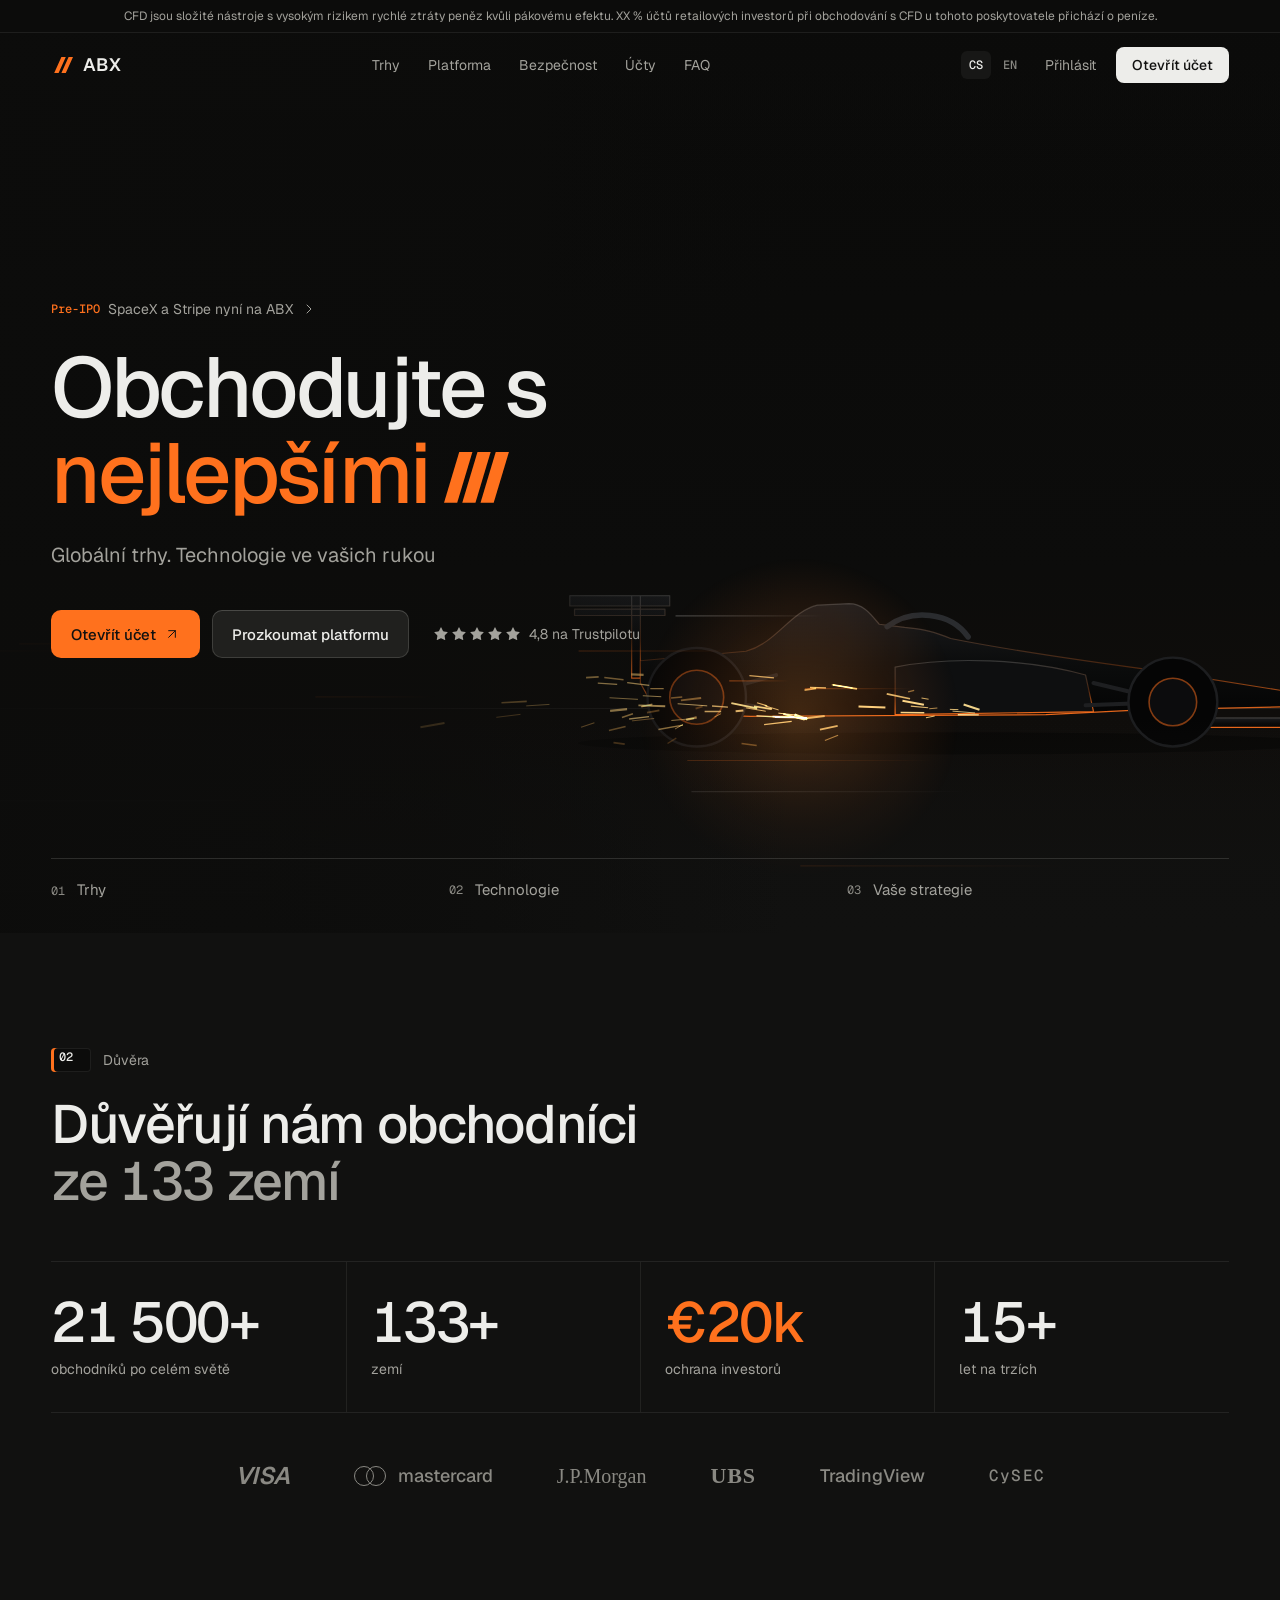
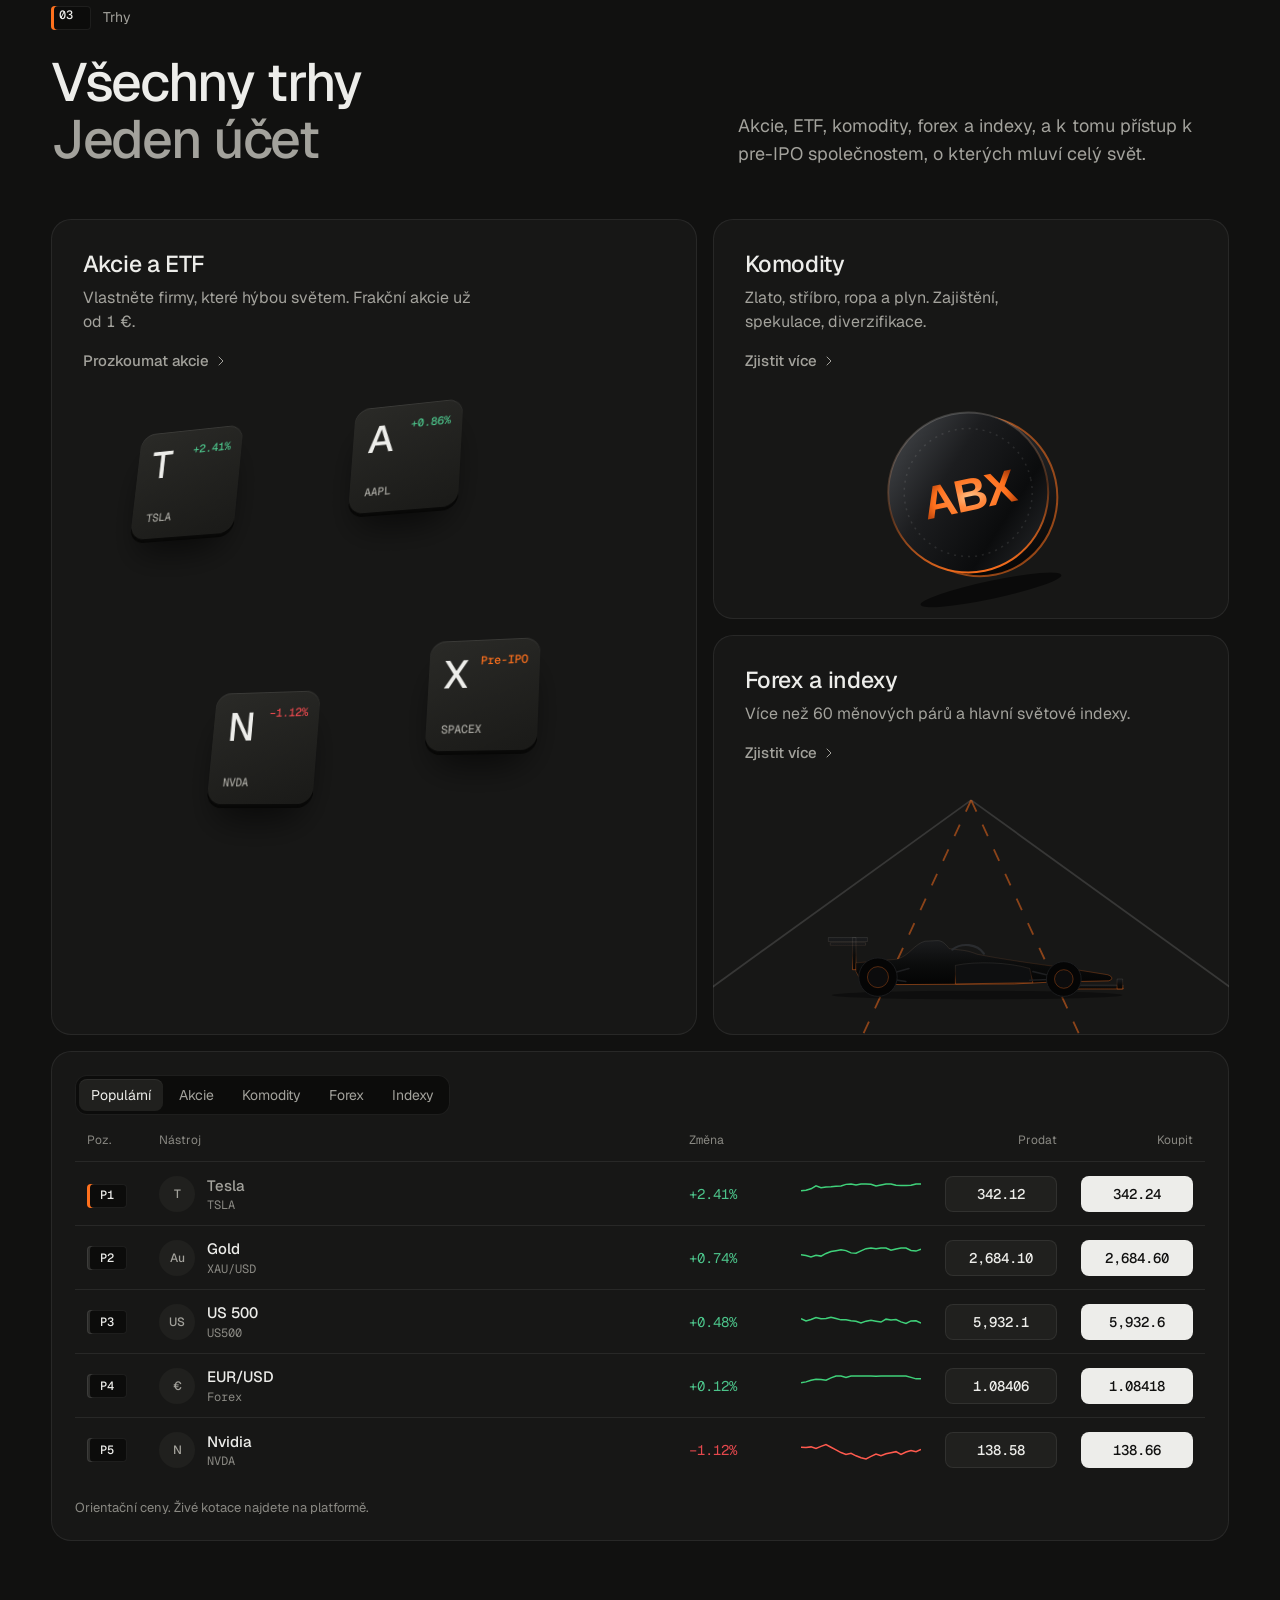
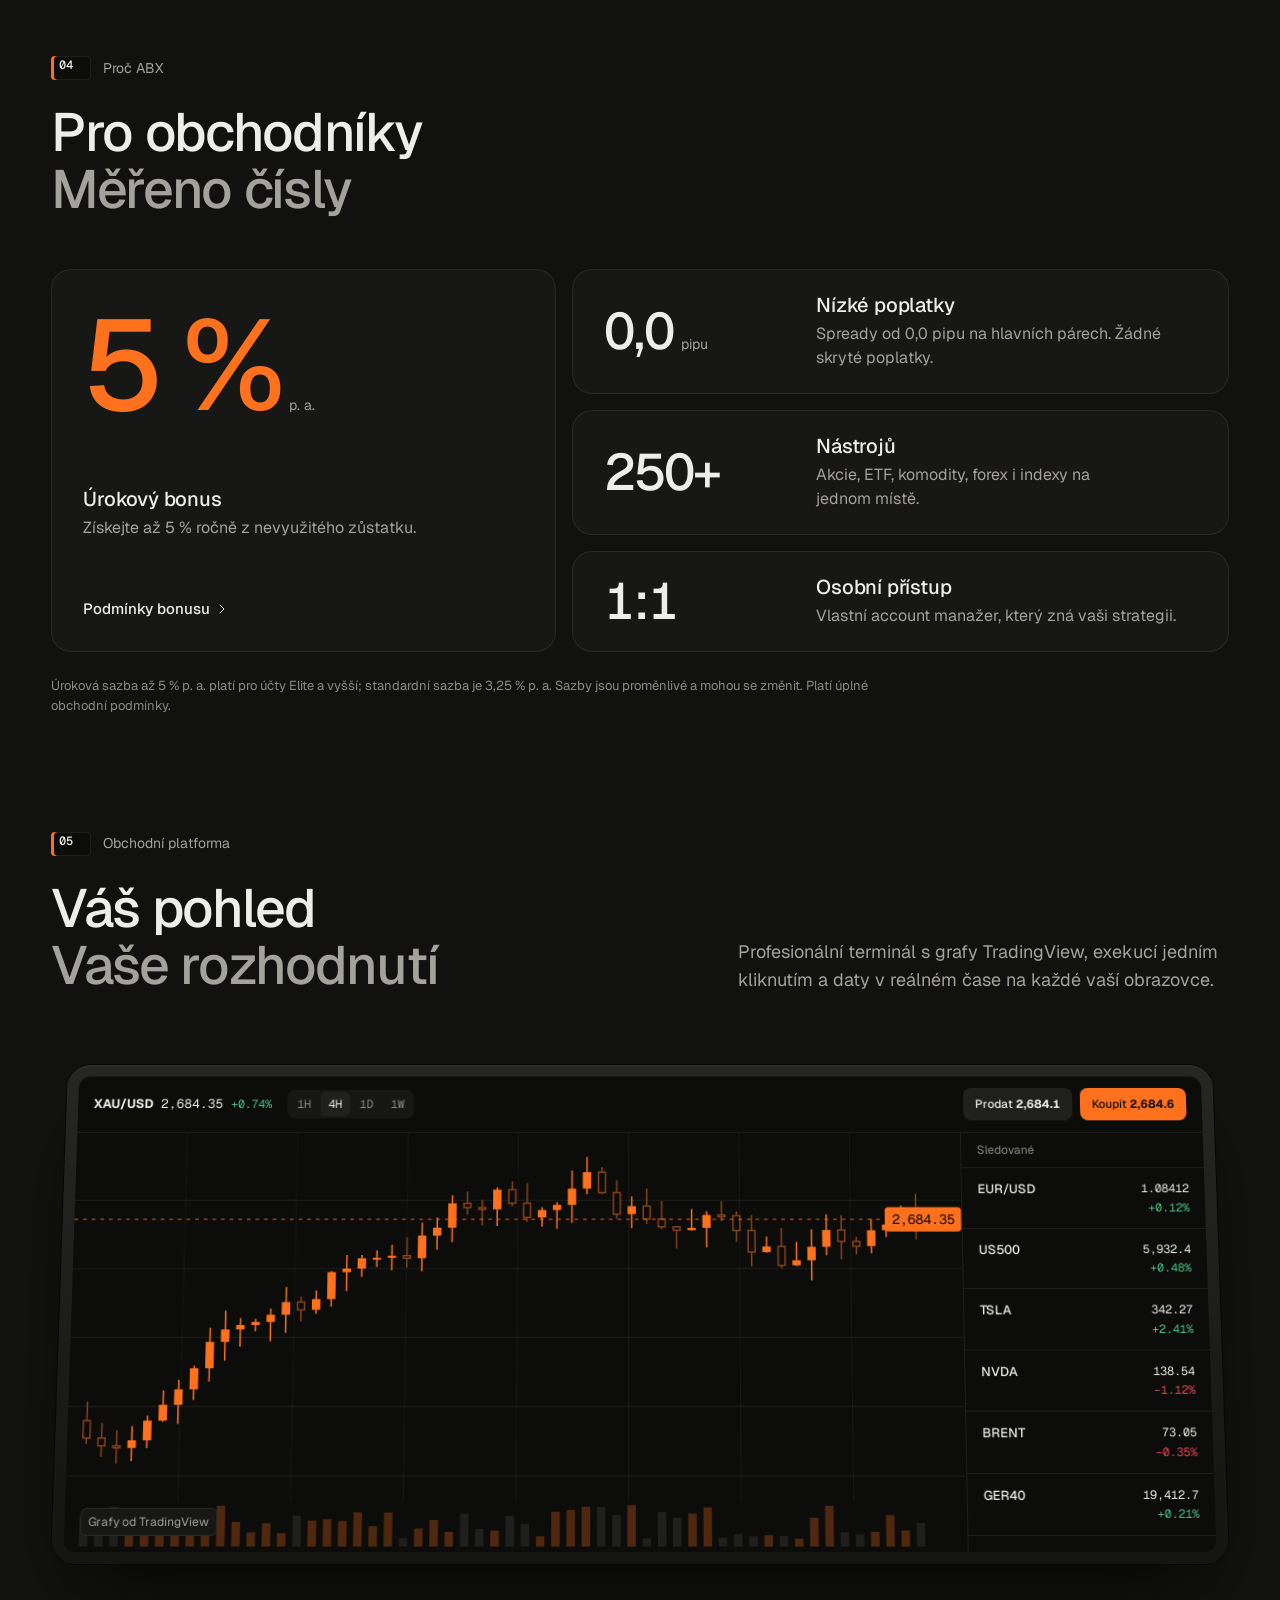
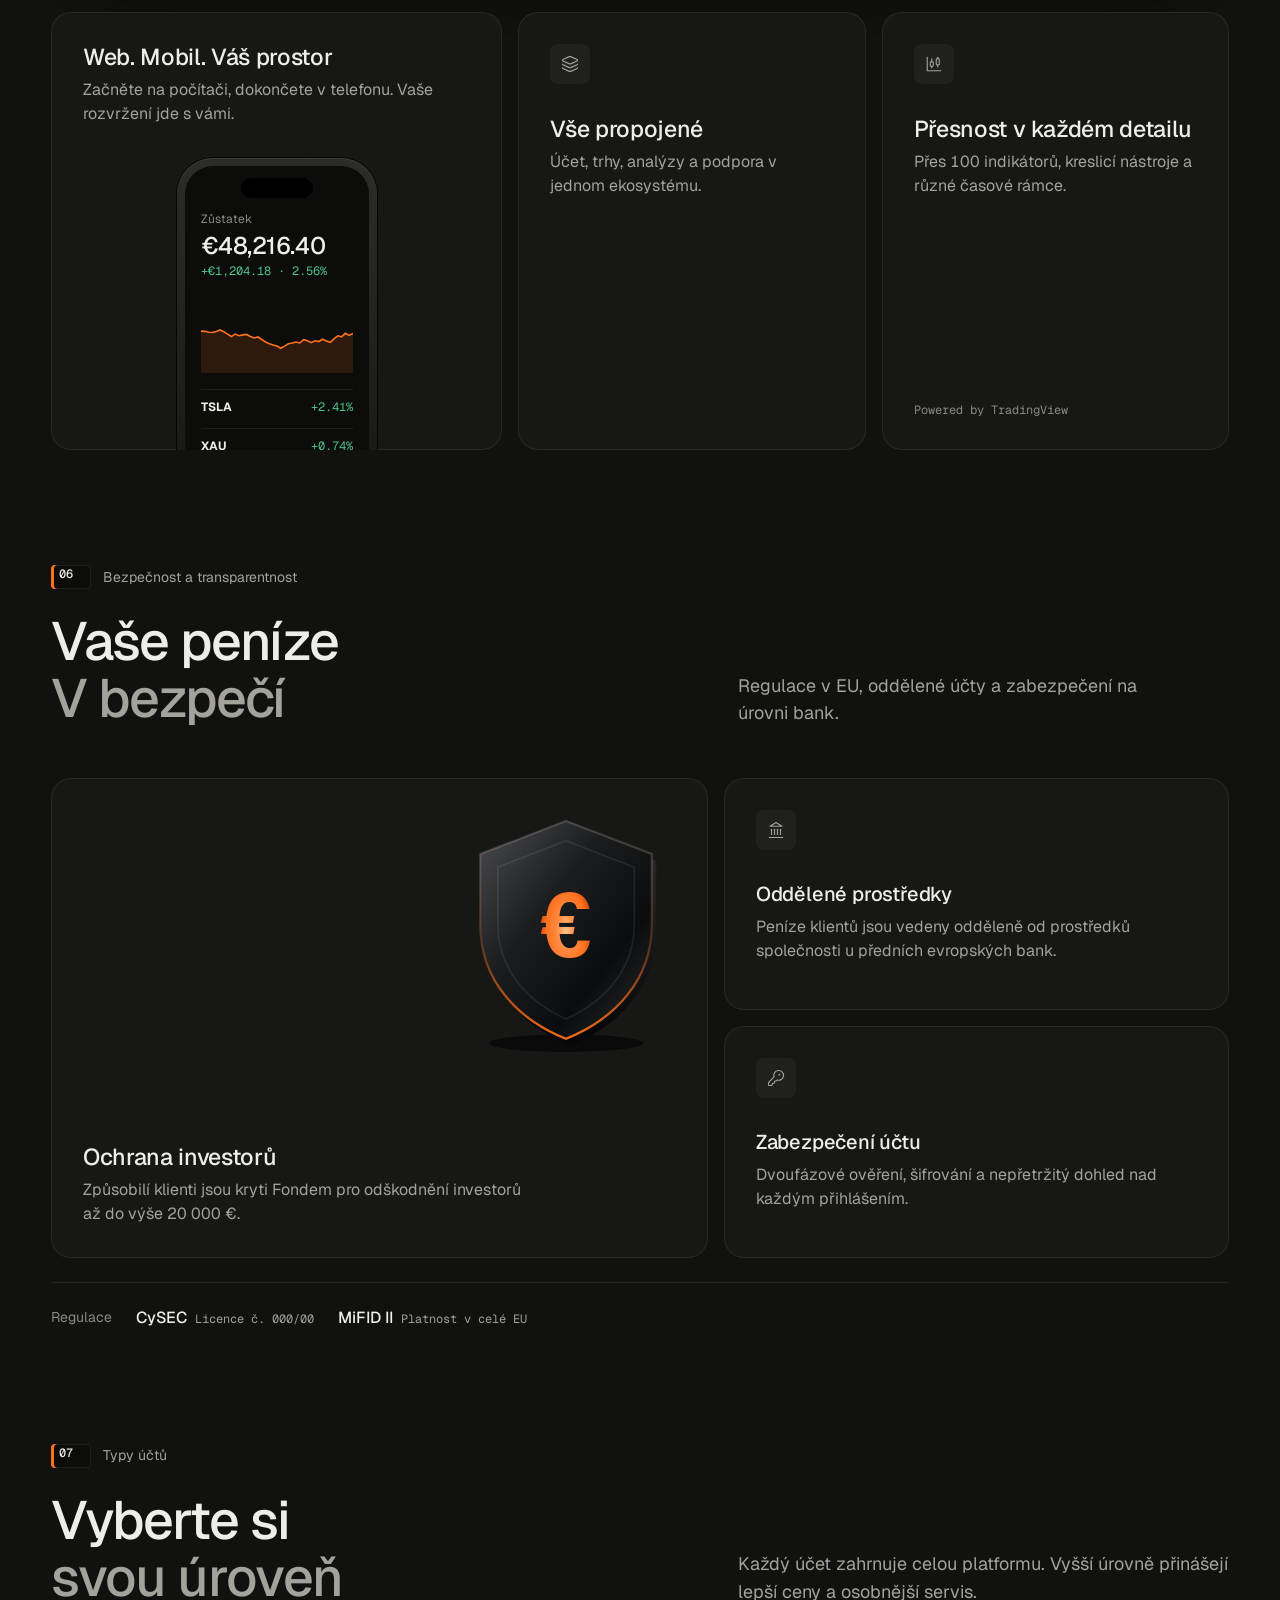
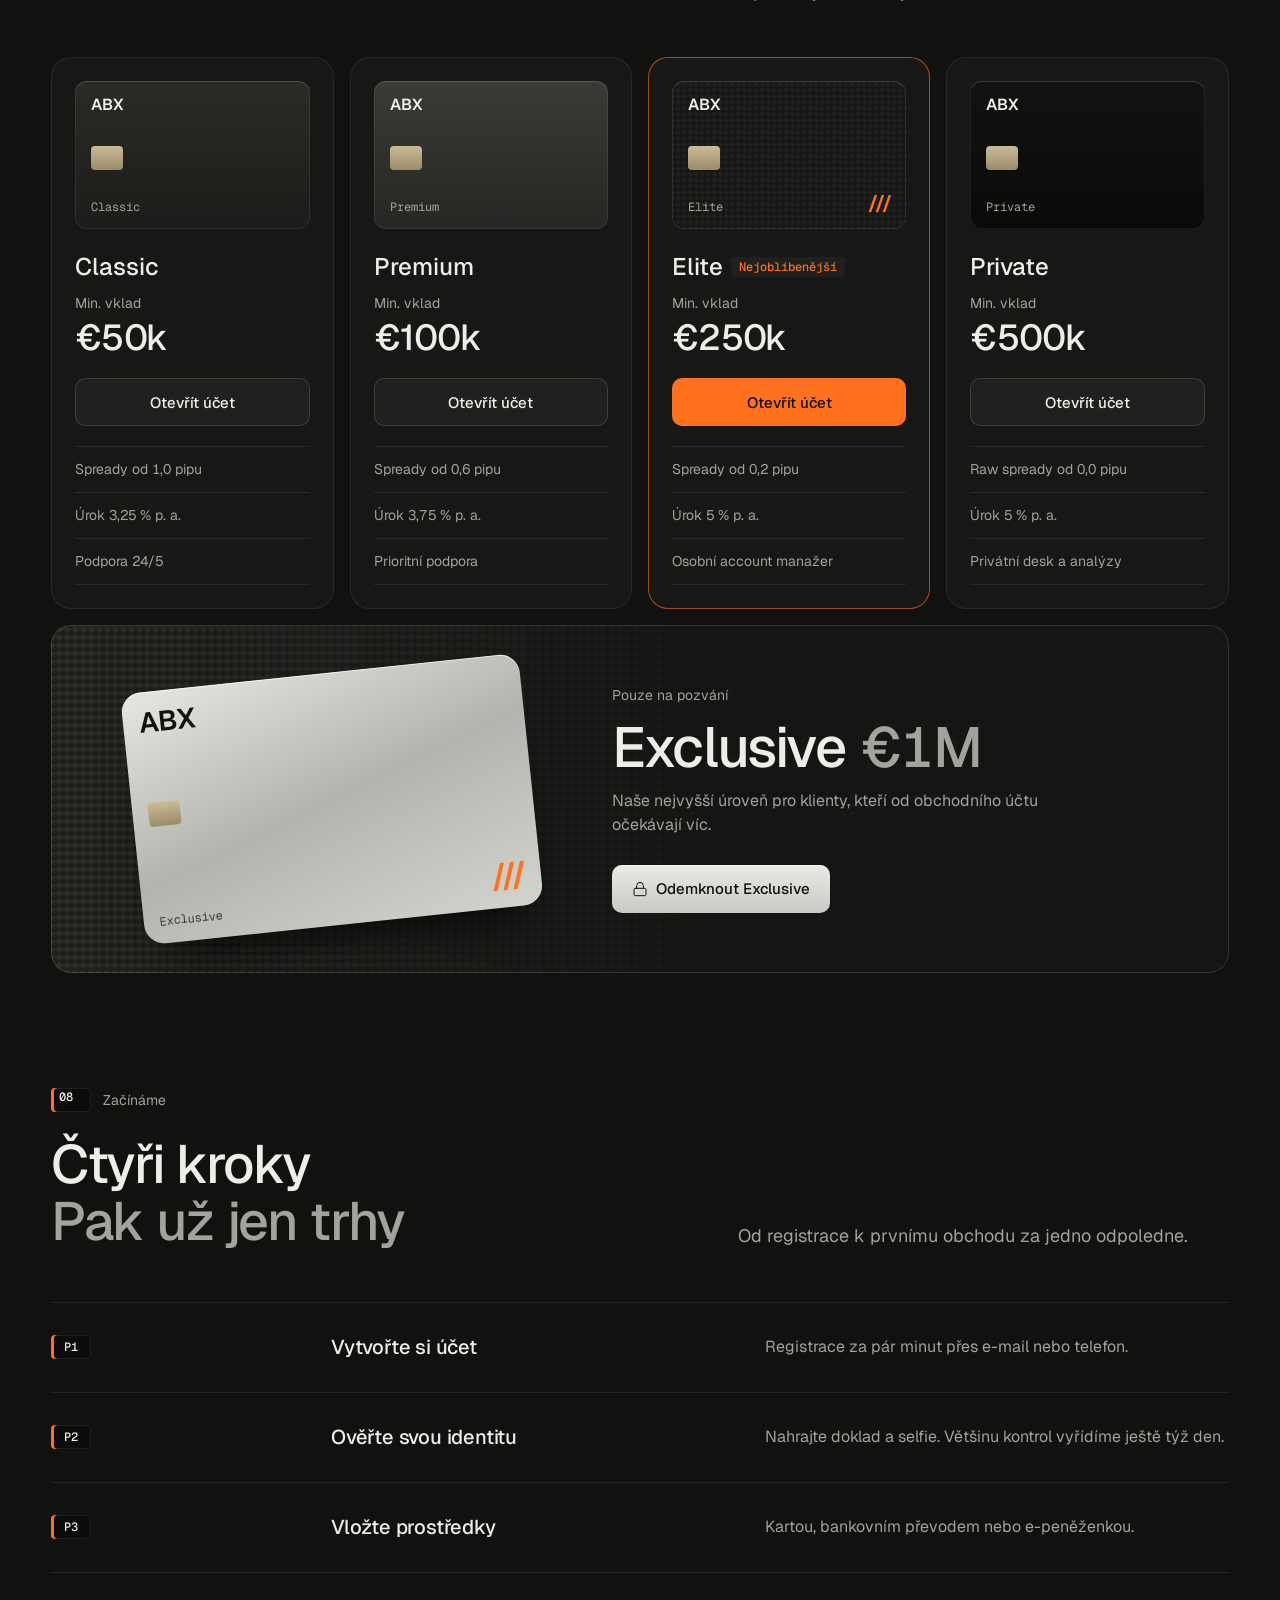
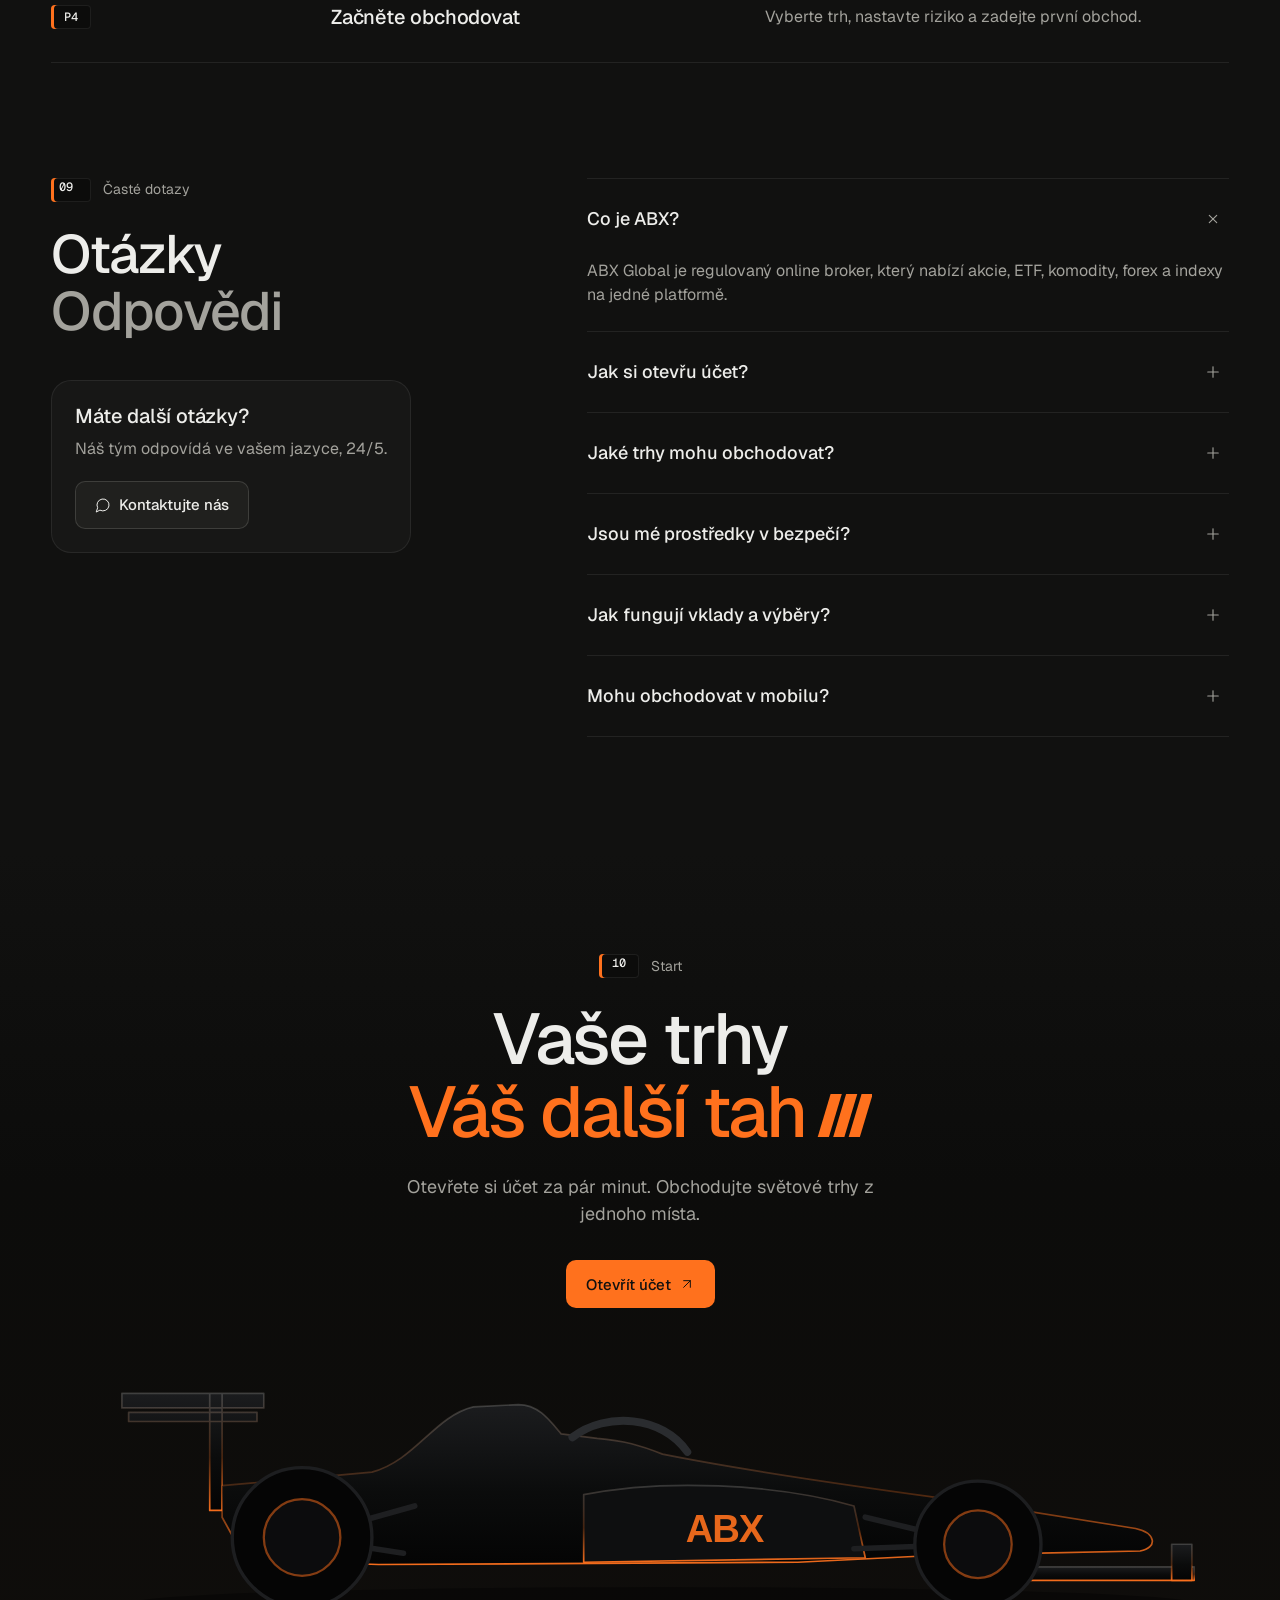
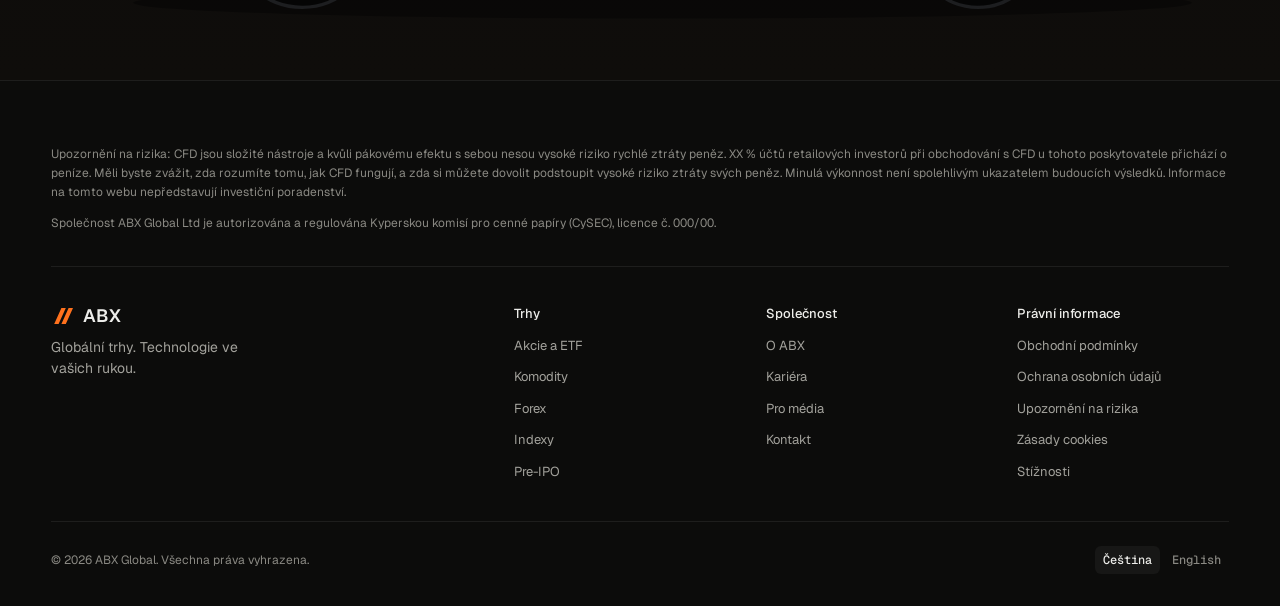
==== abx-site/index.html @ 02d7c6c9 "Unslop the ABX landing: quiet chrome, one accent, timing-tag signature Full nine-pass unslop run (he" ====
<!doctype html>
<html lang="cs">
<head>
<meta charset="utf-8">
<meta name="viewport" content="width=device-width, initial-scale=1, viewport-fit=cover">
<title>ABX Global — Obchodujte s nejlepšími</title>
<meta name="description" content="Akcie, ETF, komodity, forex a indexy na jedné platformě. Broker regulovaný v EU.">
<meta name="theme-color" content="#000000">
<meta name="color-scheme" content="dark">
<meta property="og:title" content="ABX Global — Obchodujte s nejlepšími">
<meta property="og:description" content="Akcie, ETF, komodity, forex a indexy na jedné platformě. Broker regulovaný v EU.">
<meta property="og:type" content="website">
<link rel="alternate" hreflang="cs" href="./">
<link rel="alternate" hreflang="en" href="en/">
<link rel="icon" href="assets/img/favicon.svg" type="image/svg+xml">
<link rel="preconnect" href="https://fonts.googleapis.com">
<link rel="preconnect" href="https://fonts.gstatic.com" crossorigin>
<link rel="stylesheet" href="https://fonts.googleapis.com/css2?family=Geist:wght@400;500;600&family=Geist+Mono:wght@400;500&display=swap">
<!-- Hero photo preload: enable with the <picture> slot in .hero-media once the files exist (tools/optimize-media.sh).
<link rel="preload" as="image" type="image/avif" fetchpriority="high"
      imagesrcset="assets/img/v2/hero-960.avif 960w, assets/img/v2/hero-1600.avif 1600w, assets/img/v2/hero-2400.avif 2400w" imagesizes="100vw">
-->
<link rel="stylesheet" href="assets/css/site.css">
<script>document.documentElement.classList.add('js')</script>
</head>
<body>
<a class="skip" href="#main">Přeskočit na obsah</a>
<svg class="sprite" aria-hidden="true" focusable="false">
  <defs>
    <linearGradient id="g-steel" x1="0" y1="0" x2="1" y2="1">
      <stop offset="0" stop-color="#4a4d51"/><stop offset=".38" stop-color="#1c1d1f"/>
      <stop offset=".7" stop-color="#0b0c0d"/><stop offset="1" stop-color="#2b2d30"/>
    </linearGradient>
    <linearGradient id="g-steel-edge" x1="0" y1="0" x2="0" y2="1">
      <stop offset="0" stop-color="#2a2c2f"/><stop offset="1" stop-color="#060606"/>
    </linearGradient>
    <linearGradient id="g-rim" x1="0" y1="1" x2="0" y2="0">
      <stop offset="0" stop-color="#FF711D" stop-opacity=".95"/><stop offset=".45" stop-color="#FF711D" stop-opacity=".25"/>
      <stop offset="1" stop-color="#F5F4EF" stop-opacity=".18"/>
    </linearGradient>
    <radialGradient id="g-lava" cx=".5" cy=".55" r=".6">
      <stop offset="0" stop-color="#FFC48A"/><stop offset=".3" stop-color="#FF8A40"/>
      <stop offset=".65" stop-color="#FF711D"/><stop offset="1" stop-color="#9c3206"/>
    </radialGradient>
    <radialGradient id="g-glow" cx=".5" cy=".5" r=".5">
      <stop offset="0" stop-color="#FF711D" stop-opacity=".55"/><stop offset="1" stop-color="#FF711D" stop-opacity="0"/>
    </radialGradient>
    <linearGradient id="g-body" x1="0" y1="0" x2="0" y2="1">
      <stop offset="0" stop-color="#1b1c1e"/><stop offset=".55" stop-color="#0b0c0c"/><stop offset="1" stop-color="#040404"/>
    </linearGradient>
    <filter id="f-glow" x="-50%" y="-50%" width="200%" height="200%">
      <feGaussianBlur stdDeviation="6" result="b"/><feMerge><feMergeNode in="b"/><feMergeNode in="SourceGraphic"/></feMerge>
    </filter>

    <!-- F1 side profile, viewBox 0 0 1000 260 (drawn placeholder until the client photos land) -->
    <symbol id="r-car" viewBox="0 0 1000 260">
      <ellipse cx="520" cy="236" rx="470" ry="14" fill="#000" fill-opacity=".55" opacity=".7"/>
      <g fill="url(#g-body)" stroke="url(#g-rim)" stroke-width="1.5" stroke-linejoin="round">
        <path d="M40 50h126v13H40zM46 67h114v8H46zM118 50h11v104h-11z"/>
        <path d="M129 132 L262 120 C300 110 318 70 352 62 L392 60 C410 60 420 74 430 86 L462 90 C486 92 500 96 520 104 C600 120 700 134 790 146 L940 170 C958 174 960 187 944 190 L760 194 L640 200 L268 202 L150 198 L129 160 Z"/>
        <path d="M450 140 C520 126 620 130 690 150 L700 196 L450 200 Z" fill="#0e0f10"/>
        <path d="M826 204 H992 V216 H816 Z"/><path d="M972 184 h18 v32 h-18z"/>
      </g>
      <path d="M440 89 C470 66 520 70 542 102" fill="none" stroke="#2a2c2f" stroke-width="7" stroke-linecap="round"/>
      <g stroke="#1e1f21" stroke-width="5" stroke-linecap="round"><path d="M200 178 L300 150M200 178 L290 192M800 184 L700 160M800 184 L690 188"/></g>
      <g>
        <circle cx="200" cy="178" r="62" fill="#050505" stroke="#1d1e20" stroke-width="3"/>
        <circle cx="200" cy="178" r="34" fill="#0c0c0d" stroke="#FF711D" stroke-opacity=".5" stroke-width="2"/>
        <circle cx="800" cy="184" r="56" fill="#050505" stroke="#1d1e20" stroke-width="3"/>
        <circle cx="800" cy="184" r="30" fill="#0c0c0d" stroke="#FF711D" stroke-opacity=".5" stroke-width="2"/>
      </g>
    </symbol>

    <symbol id="r-shield" viewBox="0 0 200 220">
      <ellipse cx="100" cy="212" rx="70" ry="8" fill="#000" fill-opacity=".55"/>
      <path d="M100 10 L178 40 V104 C178 154 145 190 100 208 C55 190 22 154 22 104 V40 Z" fill="url(#g-steel-edge)" transform="translate(4 6)"/>
      <path d="M100 10 L178 40 V104 C178 154 145 190 100 208 C55 190 22 154 22 104 V40 Z" fill="url(#g-steel)" stroke="url(#g-rim)" stroke-width="2"/>
      <path d="M100 28 L162 52 V104 C162 144 136 174 100 190 C64 174 38 144 38 104 V52 Z" fill="none" stroke="#F5F4EF" stroke-opacity=".08" stroke-width="1.5"/>
      <text x="100" y="134" text-anchor="middle" font-family="Archivo, sans-serif" font-weight="800" font-size="84" fill="url(#g-lava)">€</text>
    </symbol>

    <symbol id="r-coin" viewBox="0 0 200 220">
      <ellipse cx="100" cy="206" rx="72" ry="9" fill="#000" fill-opacity=".55"/>
      <ellipse cx="108" cy="112" rx="78" ry="80" fill="url(#g-steel-edge)"/>
      <ellipse cx="108" cy="112" rx="78" ry="80" fill="none" stroke="#FF711D" stroke-opacity=".55" stroke-width="2"/>
      <circle cx="98" cy="106" r="80" fill="url(#g-steel)" stroke="url(#g-rim)" stroke-width="2"/>
      <circle cx="98" cy="106" r="64" fill="none" stroke="#F5F4EF" stroke-opacity=".1" stroke-width="1.5" stroke-dasharray="2 5"/>
      <text x="98" y="124" text-anchor="middle" font-family="Archivo, sans-serif" font-weight="800" font-size="46" letter-spacing="-1.5" fill="url(#g-lava)">ABX</text>
    </symbol>

    <symbol id="r-badge" viewBox="0 0 200 220">
      <ellipse cx="100" cy="208" rx="70" ry="8" fill="#000" fill-opacity=".55"/>
      <path d="M100 14 L124 30 L152 28 L160 56 L184 72 L172 100 L184 128 L160 144 L152 172 L124 170 L100 186 L76 170 L48 172 L40 144 L16 128 L28 100 L16 72 L40 56 L48 28 L76 30 Z" fill="url(#g-steel-edge)" transform="translate(4 6)"/>
      <path d="M100 14 L124 30 L152 28 L160 56 L184 72 L172 100 L184 128 L160 144 L152 172 L124 170 L100 186 L76 170 L48 172 L40 144 L16 128 L28 100 L16 72 L40 56 L48 28 L76 30 Z" fill="url(#g-steel)" stroke="url(#g-rim)" stroke-width="2"/>
      <circle cx="100" cy="100" r="54" fill="none" stroke="#F5F4EF" stroke-opacity=".08" stroke-width="1.5"/>
      <path d="M72 102 L92 122 L130 82" fill="none" stroke="url(#g-lava)" stroke-width="14" stroke-linecap="round" stroke-linejoin="round"/>
    </symbol>

    <!-- Lucide icons (stroke 1.75, 24 grid) -->
    <symbol id="i-arrow" viewBox="0 0 24 24"><path d="M7 7h10v10"/><path d="M7 17 17 7"/></symbol>
    <symbol id="i-plus" viewBox="0 0 24 24"><path d="M5 12h14"/><path d="M12 5v14"/></symbol>
    <symbol id="i-lock" viewBox="0 0 24 24"><rect width="18" height="11" x="3" y="11" rx="2" ry="2"/><path d="M7 11V7a5 5 0 0 1 10 0v4"/></symbol>
    <symbol id="i-lock-open" viewBox="0 0 24 24"><rect width="18" height="11" x="3" y="11" rx="2" ry="2"/><path d="M7 11V7a5 5 0 0 1 9.9-1"/></symbol>
    <symbol id="i-star" viewBox="0 0 24 24"><path d="M11.525 2.295a.53.53 0 0 1 .95 0l2.31 4.679a2.123 2.123 0 0 0 1.595 1.16l5.166.756a.53.53 0 0 1 .294.904l-3.736 3.638a2.123 2.123 0 0 0-.611 1.878l.882 5.14a.53.53 0 0 1-.771.56l-4.618-2.428a2.122 2.122 0 0 0-1.973 0L6.396 21.01a.53.53 0 0 1-.77-.56l.881-5.139a2.122 2.122 0 0 0-.611-1.879L2.16 9.795a.53.53 0 0 1 .294-.906l5.165-.755a2.122 2.122 0 0 0 1.597-1.16z"/></symbol>
    <symbol id="i-chevron" viewBox="0 0 24 24"><path d="m9 18 6-6-6-6"/></symbol>
    <symbol id="i-check" viewBox="0 0 24 24"><path d="M20 6 9 17l-5-5"/></symbol>
    <symbol id="i-layers" viewBox="0 0 24 24"><path d="M12.83 2.18a2 2 0 0 0-1.66 0L2.6 6.08a1 1 0 0 0 0 1.83l8.58 3.91a2 2 0 0 0 1.66 0l8.58-3.9a1 1 0 0 0 0-1.83z"/><path d="M2 12a1 1 0 0 0 .58.91l8.6 3.91a2 2 0 0 0 1.65 0l8.58-3.9A1 1 0 0 0 22 12"/><path d="M2 17a1 1 0 0 0 .58.91l8.6 3.91a2 2 0 0 0 1.65 0l8.58-3.9A1 1 0 0 0 22 17"/></symbol>
    <symbol id="i-candles" viewBox="0 0 24 24"><path d="M9 5v4"/><rect width="4" height="6" x="7" y="9" rx="1"/><path d="M9 15v2"/><path d="M17 3v2"/><rect width="4" height="8" x="15" y="5" rx="1"/><path d="M17 13v3"/><path d="M3 3v18h18"/></symbol>
    <symbol id="i-landmark" viewBox="0 0 24 24"><path d="M3 22h18"/><path d="M6 18v-7"/><path d="M10 18v-7"/><path d="M14 18v-7"/><path d="M18 18v-7"/><path d="M12 2 20 7H4z"/></symbol>
    <symbol id="i-key" viewBox="0 0 24 24"><path d="M2.586 17.414A2 2 0 0 0 2 18.828V21a1 1 0 0 0 1 1h3a1 1 0 0 0 1-1v-1a1 1 0 0 1 1-1h1a1 1 0 0 0 1-1v-1a1 1 0 0 1 1-1h.172a2 2 0 0 0 1.414-.586l.814-.814a6.5 6.5 0 1 0-4-4z"/><circle cx="16.5" cy="7.5" r=".5"/></symbol>
    <symbol id="i-message" viewBox="0 0 24 24"><path d="M7.9 20A9 9 0 1 0 4 16.1L2 22Z"/></symbol>
  </defs>
</svg>

<!-- Risk bar, capital.com pattern -->
<div class="riskbar" data-placeholder="cfd-percent"><div class="wrap">CFD jsou složité nástroje s vysokým rizikem rychlé ztráty peněz kvůli pákovému efektu. XX % účtů retailových investorů při obchodování s CFD u tohoto poskytovatele přichází o peníze.</div></div>

<header class="nav" data-nav>
  <div class="wrap nav-in">
    <a class="logo" href="#top" aria-label="ABX Global" data-placeholder="logo">
      <svg class="logo-mark" viewBox="0 0 60 40" aria-hidden="true"><path d="M8 40h11L37 0H26zM26 40h11L55 0H44z" fill="#FF711D"/></svg>
      <span class="logo-word">ABX</span>
    </a>
    <nav class="nav-links" aria-label="Primary">
      <a href="#markets">Trhy</a>
      <a href="#platform">Platforma</a>
      <a href="#security">Bezpečnost</a>
      <a href="#accounts">Účty</a>
      <a href="#faq">FAQ</a>
    </nav>
    <div class="nav-actions">
      <div class="lang" role="group" aria-label="Jazyk">
        <a href="./" hreflang="cs" lang="cs" aria-current="true">CS</a>
        <a href="en/" hreflang="en" lang="en" >EN</a>
      </div>
      <a class="nav-login" href="#">Přihlásit</a>
      <a class="pill pill-white pill-sm" href="#accounts">Otevřít účet</a>
    </div>
  </div>
</header>

<main id="main">

<!-- 01 · HERO — Revolut-scale type over a full-bleed night-race scene -->
<section class="hero" id="top" aria-labelledby="hero-title">
  <div class="hero-media" aria-hidden="true">
    <div class="hero-zoom">
      <div class="hero-art"></div>
      <svg class="hero-car" viewBox="0 0 1000 260"><use href="#r-car"/></svg>
      <!-- Client photo slot (img/v2/hero.jpg):
      <picture class="hero-photo">
        <source type="image/avif" srcset="assets/img/v2/hero-960.avif 960w, assets/img/v2/hero-1600.avif 1600w, assets/img/v2/hero-2400.avif 2400w" sizes="100vw">
        <source type="image/webp" srcset="assets/img/v2/hero-960.webp 960w, assets/img/v2/hero-1600.webp 1600w, assets/img/v2/hero-2400.webp 2400w" sizes="100vw">
        <img src="assets/img/v2/hero-1600.jpg" alt="" width="2400" height="1350" fetchpriority="high" decoding="async">
      </picture> -->
    </div>
    <canvas class="hero-fx"></canvas>
    <div class="hero-scrim"></div>
  </div>

  <div class="wrap hero-body">
    <div class="hero-content">
      <a class="announce intro" style="--d:0" href="#markets">
        <span class="announce-tag">Pre-IPO</span>
        <span>SpaceX a Stripe nyní na ABX</span>
        <svg class="ic" aria-hidden="true"><use href="#i-chevron"/></svg>
      </a>
      <h1 class="display" id="hero-title">
        <span class="l1 intro" style="--d:1">Obchodujte s</span>
        <span class="l2 intro" style="--d:2"><span class="nw">nejlepšími<svg class="ramp" viewBox="0 0 132 100" aria-hidden="true"><path d="M4 100h26L60 0H34z"/><path d="M40 100h26L96 0H70z"/><path d="M76 100h26l30-100h-26z"/></svg></span></span>
      </h1>
      <p class="hero-sub intro" style="--d:3">Globální trhy. Technologie ve vašich rukou</p>
      <div class="hero-cta intro" style="--d:4">
        <a class="pill pill-orange pill-lg" href="#accounts">Otevřít účet<svg class="ic" aria-hidden="true"><use href="#i-arrow"/></svg></a>
        <a class="pill pill-glass pill-lg" href="#platform">Prozkoumat platformu</a>
        <a class="rating" href="#" data-placeholder="trustpilot">
          <span class="stars" aria-hidden="true"><svg><use href="#i-star"/></svg><svg><use href="#i-star"/></svg><svg><use href="#i-star"/></svg><svg><use href="#i-star"/></svg><svg><use href="#i-star"/></svg></span>
          <span>4,8 na Trustpilotu</span><span class="sr-only"> (Hodnocení 4,8 z 5 na Trustpilotu)</span>
        </a>
      </div>
    </div>
    <div class="hero-foot intro" style="--d:5">
      <nav class="hero-anchors" aria-label="Trhy">
        <a href="#markets"><span class="mono">01</span>Trhy</a>
        <a href="#platform"><span class="mono">02</span>Technologie</a>
        <a href="#accounts"><span class="mono">03</span>Vaše strategie</a>
      </nav>
    </div>
  </div>
</section>

<!-- 02 · TRUST — Apple-style centred statement + capital.com stats -->
<section class="trust" aria-labelledby="trust-title">
  <div class="wrap">
    <div class="center-head">
      <p class="kicker"><span class="mono">02</span>Důvěra</p>
      <h2 class="h2" id="trust-title"><span>Důvěřují nám obchodníci</span> <span class="l2">ze 133 zemí</span></h2>
    </div>
    <dl class="stats" data-placeholder="trust-numbers">
      <div class="stat" style="--d:0"><dt>obchodníků po celém světě</dt><dd data-count="21500" data-suffix="+">21 500+</dd></div>
      <div class="stat" style="--d:1"><dt>zemí</dt><dd data-count="133" data-suffix="+">133+</dd></div>
      <div class="stat stat-accent" style="--d:2"><dt>ochrana investorů</dt><dd data-count="20" data-prefix="€" data-suffix="k">€20k</dd></div>
      <div class="stat" style="--d:3"><dt>let na trzích</dt><dd data-count="15" data-suffix="+">15+</dd></div>
    </dl>
  </div>
  <div class="marquee" aria-label="Platební, bankovní a technologičtí partneři" data-placeholder="partner-logos">
    <div class="marquee-track">
      <ul class="marquee-set">
        <li class="pl pl-visa">VISA</li><li class="pl pl-mc"><i></i><i></i>mastercard</li><li class="pl pl-jpm">J.P.Morgan</li>
        <li class="pl pl-ubs">UBS</li><li class="pl pl-tv">TradingView</li><li class="pl pl-cysec">CySEC</li>
      </ul>
      <ul class="marquee-set" aria-hidden="true">
        <li class="pl pl-visa">VISA</li><li class="pl pl-mc"><i></i><i></i>mastercard</li><li class="pl pl-jpm">J.P.Morgan</li>
        <li class="pl pl-ubs">UBS</li><li class="pl pl-tv">TradingView</li><li class="pl pl-cysec">CySEC</li>
      </ul>
    </div>
  </div>
</section>

<!-- 03 · MARKETS — Apple bento + capital.com market table styled as an F1 timing tower -->
<section class="sec" id="markets" aria-labelledby="markets-title">
  <div class="wrap">
    <div class="center-head">
      <p class="kicker"><span class="mono">03</span>Trhy</p>
      <h2 class="h2" id="markets-title"><span>Všechny trhy</span> <span class="l2">Jeden účet</span></h2>
      <p class="lead">Akcie, ETF, komodity, forex a indexy, a k tomu přístup k pre-IPO společnostem, o kterých mluví celý svět.</p>
    </div>

    <div class="bento mk-bento">
      <article class="tile mk-stocks">
        <div class="tile-head">
          <h3 class="h3">Akcie a ETF</h3>
          <p>Vlastněte firmy, které hýbou světem. Frakční akcie už od 1 €.</p>
          <a class="more" href="#">Prozkoumat akcie<svg class="ic" aria-hidden="true"><use href="#i-chevron"/></svg></a>
        </div>
        <div class="mk-tiles" aria-hidden="true" data-placeholder="stock-logos">
          <div class="tile3d t1"><b>T</b><span>TSLA</span><em class="up">+2.41%</em></div>
          <div class="tile3d t2"><b>A</b><span>AAPL</span><em class="up">+0.86%</em></div>
          <div class="tile3d t3"><b>N</b><span>NVDA</span><em class="dn">−1.12%</em></div>
          <div class="tile3d t4"><b>X</b><span>SPACEX</span><em class="pre">Pre-IPO</em></div>
        </div>
      </article>
      <article class="tile mk-photo" style="--d:1">
        <div class="tile-head">
          <h3 class="h3">Komodity</h3>
          <p>Zlato, stříbro, ropa a plyn. Zajištění, spekulace, diverzifikace.</p>
          <a class="more" href="#">Zjistit více<svg class="ic" aria-hidden="true"><use href="#i-chevron"/></svg></a>
        </div>
        <div class="tile-media"><div class="art art-coin" aria-hidden="true"><svg viewBox="0 0 200 220"><use href="#r-coin"/></svg></div></div>
      </article>
      <article class="tile mk-photo" style="--d:2">
        <div class="tile-head">
          <h3 class="h3">Forex a indexy</h3>
          <p>Více než 60 měnových párů a hlavní světové indexy.</p>
          <a class="more" href="#">Zjistit více<svg class="ic" aria-hidden="true"><use href="#i-chevron"/></svg></a>
        </div>
        <div class="tile-media">
          <div class="art art-track" aria-hidden="true">
            <svg class="track" viewBox="0 0 600 300" preserveAspectRatio="xMidYMid slice">
              <path d="M300 40 L-60 300 M300 40 L660 300" stroke="#F5F5F7" stroke-opacity=".14" stroke-width="2"/>
              <path d="M300 40 L180 300 M300 40 L420 300" stroke="#FF711D" stroke-opacity=".5" stroke-width="2" stroke-dasharray="14 16"/>
            </svg>
            <svg class="track-car" viewBox="0 0 1000 260"><use href="#r-car"/></svg>
          </div>
        </div>
      </article>
    </div>

    <div class="tower" data-tower>
      <div class="seg" role="tablist" aria-label="Ceny na trzích">
        <button role="tab" aria-selected="true" data-filter="pop">Populární</button>
        <button role="tab" aria-selected="false" data-filter="stocks">Akcie</button>
        <button role="tab" aria-selected="false" data-filter="comm">Komodity</button>
        <button role="tab" aria-selected="false" data-filter="fx">Forex</button>
        <button role="tab" aria-selected="false" data-filter="idx">Indexy</button>
      </div>
      <table class="tt" aria-label="Ceny na trzích" data-placeholder="indicative-prices">
        <thead><tr><th class="c-pos" scope="col">Poz.</th><th scope="col">Nástroj</th><th class="c-chg" scope="col">Změna</th><th class="c-spark" scope="col"><span class="sr-only">7D</span></th><th class="c-px" scope="col">Prodat</th><th class="c-px" scope="col">Koupit</th></tr></thead>
        <tbody>
          <tr data-cat="stocks pop"><td class="c-pos"><b>P1</b></td><td><span class="sym"><i class="logo-dot">T</i><span><b>Tesla</b><small>TSLA</small></span></span></td><td class="c-chg up">+2.41%</td><td class="c-spark"><svg data-spark-row="11" viewBox="0 0 100 28" preserveAspectRatio="none"></svg></td><td class="c-px"><button class="px sell">342.12</button></td><td class="c-px"><button class="px buy">342.24</button></td></tr>
          <tr data-cat="comm pop"><td class="c-pos"><b>P2</b></td><td><span class="sym"><i class="logo-dot">Au</i><span><b>Gold</b><small>XAU/USD</small></span></span></td><td class="c-chg up">+0.74%</td><td class="c-spark"><svg data-spark-row="5" viewBox="0 0 100 28" preserveAspectRatio="none"></svg></td><td class="c-px"><button class="px sell">2,684.10</button></td><td class="c-px"><button class="px buy">2,684.60</button></td></tr>
          <tr data-cat="idx pop"><td class="c-pos"><b>P3</b></td><td><span class="sym"><i class="logo-dot">US</i><span><b>US 500</b><small>US500</small></span></span></td><td class="c-chg up">+0.48%</td><td class="c-spark"><svg data-spark-row="7" viewBox="0 0 100 28" preserveAspectRatio="none"></svg></td><td class="c-px"><button class="px sell">5,932.1</button></td><td class="c-px"><button class="px buy">5,932.6</button></td></tr>
          <tr data-cat="fx pop"><td class="c-pos"><b>P4</b></td><td><span class="sym"><i class="logo-dot">€</i><span><b>EUR/USD</b><small>Forex</small></span></span></td><td class="c-chg up">+0.12%</td><td class="c-spark"><svg data-spark-row="3" viewBox="0 0 100 28" preserveAspectRatio="none"></svg></td><td class="c-px"><button class="px sell">1.08406</button></td><td class="c-px"><button class="px buy">1.08418</button></td></tr>
          <tr data-cat="stocks pop"><td class="c-pos"><b>P5</b></td><td><span class="sym"><i class="logo-dot">N</i><span><b>Nvidia</b><small>NVDA</small></span></span></td><td class="c-chg dn">−1.12%</td><td class="c-spark"><svg data-spark-row="19" data-down viewBox="0 0 100 28" preserveAspectRatio="none"></svg></td><td class="c-px"><button class="px sell">138.58</button></td><td class="c-px"><button class="px buy">138.66</button></td></tr>
          <tr data-cat="stocks"><td class="c-pos"><b>P6</b></td><td><span class="sym"><i class="logo-dot">A</i><span><b>Apple</b><small>AAPL</small></span></span></td><td class="c-chg up">+0.86%</td><td class="c-spark"><svg data-spark-row="23" viewBox="0 0 100 28" preserveAspectRatio="none"></svg></td><td class="c-px"><button class="px sell">228.31</button></td><td class="c-px"><button class="px buy">228.39</button></td></tr>
          <tr data-cat="comm"><td class="c-pos"><b>P7</b></td><td><span class="sym"><i class="logo-dot">Oil</i><span><b>Brent</b><small>BRENT</small></span></span></td><td class="c-chg dn">−0.35%</td><td class="c-spark"><svg data-spark-row="29" data-down viewBox="0 0 100 28" preserveAspectRatio="none"></svg></td><td class="c-px"><button class="px sell">73.02</button></td><td class="c-px"><button class="px buy">73.08</button></td></tr>
          <tr data-cat="idx"><td class="c-pos"><b>P8</b></td><td><span class="sym"><i class="logo-dot">DE</i><span><b>Germany 40</b><small>GER40</small></span></span></td><td class="c-chg up">+0.21%</td><td class="c-spark"><svg data-spark-row="31" viewBox="0 0 100 28" preserveAspectRatio="none"></svg></td><td class="c-px"><button class="px sell">19,411.9</button></td><td class="c-px"><button class="px buy">19,413.5</button></td></tr>
          <tr data-cat="fx"><td class="c-pos"><b>P9</b></td><td><span class="sym"><i class="logo-dot">£</i><span><b>GBP/USD</b><small>Forex</small></span></span></td><td class="c-chg dn">−0.08%</td><td class="c-spark"><svg data-spark-row="37" data-down viewBox="0 0 100 28" preserveAspectRatio="none"></svg></td><td class="c-px"><button class="px sell">1.29512</button></td><td class="c-px"><button class="px buy">1.29526</button></td></tr>
        </tbody>
      </table>
      <p class="tt-note">Orientační ceny. Živé kotace najdete na platformě.</p>
    </div>
  </div>
</section>

<!-- 04 · WHY ABX — Revolut feature cards -->
<section class="sec" aria-labelledby="why-title">
  <div class="wrap">
    <div class="center-head">
      <p class="kicker"><span class="mono">04</span>Proč ABX</p>
      <h2 class="h2" id="why-title"><span>Pro obchodníky</span> <span class="l2">Měřeno čísly</span></h2>
    </div>
    <ul class="why-grid">
      <li class="tile why why-accent" style="--d:0">
        <p class="why-n" data-placeholder="bonus">5 %<small>p. a.</small></p>
        <div><h3 class="h4">Úrokový bonus</h3><p>Získejte až 5 % ročně z nevyužitého zůstatku.</p></div>
        <a class="more" href="#">Podmínky bonusu<svg class="ic" aria-hidden="true"><use href="#i-chevron"/></svg></a>
      </li>
      <li class="tile why" style="--d:1">
        <p class="why-n" data-placeholder="spreads">0,0<small>pipu</small></p>
        <div><h3 class="h4">Nízké poplatky</h3><p>Spready od 0,0 pipu na hlavních párech. Žádné skryté poplatky.</p></div>
      </li>
      <li class="tile why" style="--d:2">
        <p class="why-n">250+</p>
        <div><h3 class="h4">Nástrojů</h3><p>Akcie, ETF, komodity, forex i indexy na jednom místě.</p></div>
      </li>
      <li class="tile why" style="--d:3">
        <p class="why-n">1:1</p>
        <div><h3 class="h4">Osobní přístup</h3><p>Vlastní account manažer, který zná vaši strategii.</p></div>
      </li>
    </ul>
    <p class="fine center" data-placeholder="bonus-terms">Úroková sazba až 5 % p. a. platí pro účty Elite a vyšší; standardní sazba je 3,25 % p. a. Sazby jsou proměnlivé a mohou se změnit. Platí úplné obchodní podmínky.</p>
  </div>
</section>

<!-- 05 · PLATFORM — Apple scroll story: the tablet straightens as you scroll -->
<section class="sec pf" id="platform" aria-labelledby="platform-title">
  <div class="wrap">
    <div class="center-head">
      <p class="kicker"><span class="mono">05</span>Obchodní platforma</p>
      <h2 class="h2 h2-xl" id="platform-title"><span>Váš pohled</span> <span class="l2">Vaše rozhodnutí</span></h2>
      <p class="lead">Profesionální terminál s grafy TradingView, exekucí jedním kliknutím a daty v reálném čase na každé vaší obrazovce.</p>
    </div>
  </div>
  <div class="pf-scroll" data-pf>
    <div class="pf-sticky">
      <div class="pf-glow" aria-hidden="true"></div>
      <div class="tablet" aria-hidden="true">
        <div class="term">
          <div class="term-bar">
            <span class="term-sym"><b>XAU/USD</b> <span class="mono">2,684.35</span> <em class="up">+0.74%</em></span>
            <span class="term-tf"><i>1H</i><i class="on">4H</i><i>1D</i><i>1W</i></span>
            <span class="term-act"><i class="sell">Prodat <b>2,684.1</b></i><i class="buy">Koupit <b>2,684.6</b></i></span>
          </div>
          <div class="term-main">
            <div class="term-chart"><svg class="candles" viewBox="0 0 720 340" preserveAspectRatio="none" data-candles></svg>
              <span class="tv-badge">Grafy od TradingView</span>
            </div>
            <ul class="term-watch">
              <li class="wh">Sledované</li>
              <li><b>EUR/USD</b><span data-q="1.08412">1.08412</span><em class="up">+0.12%</em></li>
              <li><b>US500</b><span data-q="5932.4">5,932.4</span><em class="up">+0.48%</em></li>
              <li><b>TSLA</b><span data-q="342.18">342.18</span><em class="up">+2.41%</em></li>
              <li><b>NVDA</b><span data-q="138.62">138.62</span><em class="dn">−1.12%</em></li>
              <li><b>BRENT</b><span data-q="73.05">73.05</span><em class="dn">−0.35%</em></li>
              <li><b>GER40</b><span data-q="19412.7">19,412.7</span><em class="up">+0.21%</em></li>
            </ul>
          </div>
        </div>
      </div>
    </div>
  </div>
  <div class="wrap">
    <div class="bento pf-tiles">
      <article class="tile tile-dark" style="--d:2">
        <div class="tile-head"><h3 class="h3">Web. Mobil. Váš prostor</h3><p>Začněte na počítači, dokončete v telefonu. Vaše rozvržení jde s vámi.</p></div>
        <div class="phone" aria-hidden="true">
          <div class="phone-screen">
            <span class="ph-island"></span>
            <span class="ph-label">Zůstatek</span>
            <b class="ph-bal">€48,216.40</b>
            <em class="up">+€1,204.18 · 2.56%</em>
            <svg viewBox="0 0 200 90" preserveAspectRatio="none" class="ph-chart" data-spark></svg>
            <span class="ph-row"><b>TSLA</b><i class="up">+2.41%</i></span>
            <span class="ph-row"><b>XAU</b><i class="up">+0.74%</i></span>
          </div>
        </div>
      </article>
      <article class="tile">
        <span class="tile-icon"><svg class="ic" aria-hidden="true"><use href="#i-layers"/></svg></span>
        <div class="tile-head"><h3 class="h3">Vše propojené</h3><p>Účet, trhy, analýzy a podpora v jednom ekosystému.</p></div>
      </article>
      <article class="tile">
        <span class="tile-icon"><svg class="ic" aria-hidden="true"><use href="#i-candles"/></svg></span>
        <div class="tile-head"><h3 class="h3">Přesnost v každém detailu</h3><p>Přes 100 indikátorů, kreslicí nástroje a různé časové rámce.</p></div>
        <p class="tile-foot">Powered by TradingView</p>
      </article>
    </div>
  </div>
</section>

<!-- 06 · SECURITY -->
<section class="sec" id="security" aria-labelledby="security-title">
  <div class="wrap">
    <div class="center-head">
      <p class="kicker"><span class="mono">06</span>Bezpečnost a transparentnost</p>
      <h2 class="h2" id="security-title"><span>Vaše peníze</span> <span class="l2">V bezpečí</span></h2>
      <p class="lead">Regulace v EU, oddělené účty a zabezpečení na úrovni bank.</p>
    </div>
    <div class="sec-grid">
      <article class="tile sec-card sec-main">
        <svg class="render" viewBox="0 0 200 220" aria-hidden="true"><use href="#r-shield"/></svg>
        <h3 class="h3">Ochrana investorů</h3><p>Způsobilí klienti jsou kryti Fondem pro odškodnění investorů až do výše 20 000 €.</p>
      </article>
      <article class="tile sec-card">
        <span class="tile-icon"><svg class="ic" aria-hidden="true"><use href="#i-landmark"/></svg></span>
        <h3 class="h4">Oddělené prostředky</h3><p>Peníze klientů jsou vedeny odděleně od prostředků společnosti u předních evropských bank.</p>
      </article>
      <article class="tile sec-card">
        <span class="tile-icon"><svg class="ic" aria-hidden="true"><use href="#i-key"/></svg></span>
        <h3 class="h4">Zabezpečení účtu</h3><p>Dvoufázové ověření, šifrování a nepřetržitý dohled nad každým přihlášením.</p>
      </article>
    </div>
    <div class="regs">
      <span class="regs-l">Regulace</span>
      <span class="reg" data-placeholder="cysec-licence"><b>CySEC</b><span>Licence č. 000/00</span></span>
      <span class="reg"><b>MiFID II</b><span>Platnost v celé EU</span></span>
    </div>
  </div>
</section>

<!-- 07 · ACCOUNTS — Revolut plan cards + Apple compare columns -->
<section class="sec" id="accounts" aria-labelledby="accounts-title">
  <div class="wrap">
    <div class="center-head">
      <p class="kicker"><span class="mono">07</span>Typy účtů</p>
      <h2 class="h2" id="accounts-title"><span>Vyberte si</span> <span class="l2">svou úroveň</span></h2>
      <p class="lead">Každý účet zahrnuje celou platformu. Vyšší úrovně přinášejí lepší ceny a osobnější servis.</p>
    </div>

    <ul class="plans" data-placeholder="account-features">
      <li class="plan" style="--d:0">
        <div class="plate plate-classic" aria-hidden="true"><span class="plate-logo">ABX</span><span class="plate-tier">Classic</span><span class="plate-chip"></span></div>
        <h3 class="plan-name">Classic</h3>
        <p class="plan-from">Min. vklad <b>€50k</b></p>
        <a class="pill pill-white" href="#">Otevřít účet</a>
        <ul class="plan-feat"><li>Spready od 1,0 pipu</li><li>Úrok 3,25 % p. a.</li><li>Podpora 24/5</li></ul>
      </li>
      <li class="plan" style="--d:1">
        <div class="plate plate-premium" aria-hidden="true"><span class="plate-logo">ABX</span><span class="plate-tier">Premium</span><span class="plate-chip"></span></div>
        <h3 class="plan-name">Premium</h3>
        <p class="plan-from">Min. vklad <b>€100k</b></p>
        <a class="pill pill-white" href="#">Otevřít účet</a>
        <ul class="plan-feat"><li>Spready od 0,6 pipu</li><li>Úrok 3,75 % p. a.</li><li>Prioritní podpora</li></ul>
      </li>
      <li class="plan plan-pop" style="--d:2">
        <div class="plate plate-elite" aria-hidden="true"><span class="plate-logo">ABX</span><span class="plate-tier">Elite</span><span class="plate-chip"></span><span class="plate-ramp">///</span></div>
        <h3 class="plan-name">Elite <span class="badge">Nejoblíbenější</span></h3>
        <p class="plan-from">Min. vklad <b>€250k</b></p>
        <a class="pill pill-orange" href="#">Otevřít účet</a>
        <ul class="plan-feat"><li>Spready od 0,2 pipu</li><li>Úrok 5 % p. a.</li><li>Osobní account manažer</li></ul>
      </li>
      <li class="plan" style="--d:3">
        <div class="plate plate-private" aria-hidden="true"><span class="plate-logo">ABX</span><span class="plate-tier">Private</span><span class="plate-chip"></span></div>
        <h3 class="plan-name">Private</h3>
        <p class="plan-from">Min. vklad <b>€500k</b></p>
        <a class="pill pill-white" href="#">Otevřít účet</a>
        <ul class="plan-feat"><li>Raw spready od 0,0 pipu</li><li>Úrok 5 % p. a.</li><li>Privátní desk a analýzy</li></ul>
      </li>
    </ul>

    <article class="ex" data-ex>
      <div class="ex-head">
        <div class="plate plate-ex" aria-hidden="true"><span class="plate-logo">ABX</span><span class="plate-tier">Exclusive</span><span class="plate-chip"></span><span class="plate-ramp">///</span></div>
        <div class="ex-id">
          <p class="ex-kicker">Pouze na pozvání</p>
          <h3 class="ex-name" id="ex-title">Exclusive <span>€1M</span></h3>
          <p class="ex-d">Naše nejvyšší úroveň pro klienty, kteří od obchodního účtu očekávají víc.</p>
          <button class="pill pill-silver pill-lg" type="button" aria-expanded="false" aria-controls="ex-perks" data-ex-toggle>
            <span class="lockic" aria-hidden="true"><svg class="ic lk-closed"><use href="#i-lock"/></svg><svg class="ic lk-open"><use href="#i-lock-open"/></svg></span>
            <span class="ex-label" data-open-label="Skrýt detaily" data-closed-label="Odemknout Exclusive">Odemknout Exclusive</span>
          </button>
        </div>
      </div>
      <div class="ex-body" id="ex-perks" role="region" aria-labelledby="ex-title" inert>
        <div class="ex-inner">
          <ul class="ex-perks">
            <li><span class="mono">01</span><b>Osobní relationship manažer</b><p>Jeden seniorní kontakt, dostupný napřímo.</p></li>
            <li><span class="mono">02</span><b>Individuální ceny</b><p>Individuálně sjednané spready a financování.</p></li>
            <li><span class="mono">03</span><b>Přednostní přístup</b><p>První alokace v pre-IPO a na nových trzích.</p></li>
            <li><span class="mono">04</span><b>Akce a hospitality</b><p>Pozvánky na soukromé akce včetně závodních víkendů.</p></li>
          </ul>
          <a class="pill pill-orange" href="#">Požádat o pozvánku<svg class="ic" aria-hidden="true"><use href="#i-arrow"/></svg></a>
        </div>
      </div>
    </article>
  </div>
</section>

<!-- 08 · GETTING STARTED — start lights + private-bank numerals -->
<section class="sec" aria-labelledby="steps-title">
  <div class="wrap">
    <div class="center-head">
      <p class="kicker"><span class="mono">08</span>Začínáme</p>
      <h2 class="h2" id="steps-title"><span>Čtyři kroky</span> <span class="l2">Pak už jen trhy</span></h2>
      <p class="lead">Od registrace k prvnímu obchodu za jedno odpoledne.</p>
    </div>
    <ol class="steps">
      <li class="step" style="--d:0"><span class="step-n" aria-hidden="true">P1</span><h3 class="h4">Vytvořte si účet</h3><p>Registrace za pár minut přes e-mail nebo telefon.</p></li>
      <li class="step" style="--d:1"><span class="step-n" aria-hidden="true">P2</span><h3 class="h4">Ověřte svou identitu</h3><p>Nahrajte doklad a selfie. Většinu kontrol vyřídíme ještě týž den.</p></li>
      <li class="step" style="--d:2"><span class="step-n" aria-hidden="true">P3</span><h3 class="h4">Vložte prostředky</h3><p>Kartou, bankovním převodem nebo e-peněženkou.</p></li>
      <li class="step" style="--d:3"><span class="step-n" aria-hidden="true">P4</span><h3 class="h4">Začněte obchodovat</h3><p>Vyberte trh, nastavte riziko a zadejte první obchod.</p></li>
    </ol>
  </div>
</section>

<!-- 09 · FAQ -->
<section class="sec" id="faq" aria-labelledby="faq-title">
  <div class="wrap faq">
    <div class="faq-side">
      <p class="kicker"><span class="mono">09</span>Časté dotazy</p>
      <h2 class="h2" id="faq-title"><span>Otázky</span> <span class="l2">Odpovědi</span></h2>
      <div class="tile still">
        <h3 class="h4">Máte další otázky?</h3><p>Náš tým odpovídá ve vašem jazyce, 24/5.</p>
        <a class="pill pill-white" href="#"><svg class="ic" aria-hidden="true"><use href="#i-message"/></svg>Kontaktujte nás</a>
      </div>
    </div>
    <div class="acc-list" data-accordion>
      <div class="qa is-open"><h3><button type="button" id="q1" aria-expanded="true" aria-controls="a1">Co je ABX?<span class="qa-ic"><svg class="ic" aria-hidden="true"><use href="#i-plus"/></svg></span></button></h3><div class="qa-a" id="a1" role="region" aria-labelledby="q1"><div><p>ABX Global je regulovaný online broker, který nabízí akcie, ETF, komodity, forex a indexy na jedné platformě.</p></div></div></div>
      <div class="qa"><h3><button type="button" id="q2" aria-expanded="false" aria-controls="a2">Jak si otevřu účet?<span class="qa-ic"><svg class="ic" aria-hidden="true"><use href="#i-plus"/></svg></span></button></h3><div class="qa-a" id="a2" role="region" aria-labelledby="q2" inert><div><p>Vyplňte registraci, ověřte svou identitu a vložte prostředky. Celý proces obvykle zabere méně než 10 minut.</p></div></div></div>
      <div class="qa"><h3><button type="button" id="q3" aria-expanded="false" aria-controls="a3">Jaké trhy mohu obchodovat?<span class="qa-ic"><svg class="ic" aria-hidden="true"><use href="#i-plus"/></svg></span></button></h3><div class="qa-a" id="a3" role="region" aria-labelledby="q3" inert><div><p>Více než 250 nástrojů: akcie a ETF, komodity, měnové páry, světové indexy a vybrané pre-IPO příležitosti.</p></div></div></div>
      <div class="qa"><h3><button type="button" id="q4" aria-expanded="false" aria-controls="a4">Jsou mé prostředky v bezpečí?<span class="qa-ic"><svg class="ic" aria-hidden="true"><use href="#i-plus"/></svg></span></button></h3><div class="qa-a" id="a4" role="region" aria-labelledby="q4" inert><div><p>Ano. Prostředky klientů držíme na oddělených účtech u předních evropských bank a způsobilí klienti jsou kryti až do 20 000 €.</p></div></div></div>
      <div class="qa"><h3><button type="button" id="q5" aria-expanded="false" aria-controls="a5">Jak fungují vklady a výběry?<span class="qa-ic"><svg class="ic" aria-hidden="true"><use href="#i-plus"/></svg></span></button></h3><div class="qa-a" id="a5" role="region" aria-labelledby="q5" inert><div><p>Vkládat můžete kartou, bankovním převodem nebo e-peněženkou. Výběry zpracováváme obvykle do 24 hodin, a to na účet, ze kterého vklad přišel.</p></div></div></div>
      <div class="qa"><h3><button type="button" id="q6" aria-expanded="false" aria-controls="a6">Mohu obchodovat v mobilu?<span class="qa-ic"><svg class="ic" aria-hidden="true"><use href="#i-plus"/></svg></span></button></h3><div class="qa-a" id="a6" role="region" aria-labelledby="q6" inert><div><p>Ano. Aplikace ABX pro iOS a Android nabízí stejné nástroje, grafy i účty jako webová platforma.</p></div></div></div>
    </div>
  </div>
</section>

<!-- 10 · FINAL CTA — Apple-style centred close over the car -->
<section class="final" aria-labelledby="final-title">
  <div class="final-media" aria-hidden="true">
    <div class="final-zoom">
      <svg class="final-car" viewBox="0 0 1000 260">
        <use href="#r-car"/>
        <text x="575" y="182" text-anchor="middle" font-family="Inter Tight, sans-serif" font-weight="800" font-size="34" letter-spacing="-1" fill="#FF711D" opacity=".9">ABX</text>
      </svg>
    </div>
  </div>
  <div class="wrap final-body">
    <p class="kicker"><span class="mono">10</span>Start</p>
    <h2 class="display display-final" id="final-title">
      <span class="l1">Vaše trhy</span>
      <span class="l2"><span class="nw">Váš další tah<svg class="ramp" viewBox="0 0 132 100" aria-hidden="true"><path d="M4 100h26L60 0H34z"/><path d="M40 100h26L96 0H70z"/><path d="M76 100h26l30-100h-26z"/></svg></span></span>
    </h2>
    <p class="lead">Otevřete si účet za pár minut. Obchodujte světové trhy z jednoho místa.</p>
    <a class="pill pill-orange pill-lg" href="#accounts">Otevřít účet<svg class="ic" aria-hidden="true"><use href="#i-arrow"/></svg></a>
  </div>
</section>
</main>

<!-- Footer — Apple-style footnotes first, then link columns -->
<footer class="foot">
  <div class="wrap">
    <div class="foot-legal">
      <p data-placeholder="cfd-percent">Upozornění na rizika: CFD jsou složité nástroje a kvůli pákovému efektu s sebou nesou vysoké riziko rychlé ztráty peněz. XX % účtů retailových investorů při obchodování s CFD u tohoto poskytovatele přichází o peníze. Měli byste zvážit, zda rozumíte tomu, jak CFD fungují, a zda si můžete dovolit podstoupit vysoké riziko ztráty svých peněz. Minulá výkonnost není spolehlivým ukazatelem budoucích výsledků. Informace na tomto webu nepředstavují investiční poradenství.</p>
      <p data-placeholder="cysec-licence">Společnost ABX Global Ltd je autorizována a regulována Kyperskou komisí pro cenné papíry (CySEC), licence č. 000/00.</p>
    </div>
    <div class="foot-top">
      <div class="foot-brand">
        <a class="logo" href="#top" aria-label="ABX Global">
          <svg class="logo-mark" viewBox="0 0 60 40" aria-hidden="true"><path d="M8 40h11L37 0H26zM26 40h11L55 0H44z" fill="#FF711D"/></svg>
          <span class="logo-word">ABX</span>
        </a>
        <p>Globální trhy. Technologie ve vašich rukou.</p>
      </div>
      <nav class="foot-col" aria-labelledby="fm"><h2 id="fm">Trhy</h2><ul><li><a href="#markets">Akcie a ETF</a></li><li><a href="#markets">Komodity</a></li><li><a href="#markets">Forex</a></li><li><a href="#markets">Indexy</a></li><li><a href="#markets">Pre-IPO</a></li></ul></nav>
      <nav class="foot-col" aria-labelledby="fc"><h2 id="fc">Společnost</h2><ul><li><a href="#">O ABX</a></li><li><a href="#">Kariéra</a></li><li><a href="#">Pro média</a></li><li><a href="#">Kontakt</a></li></ul></nav>
      <nav class="foot-col" aria-labelledby="fl"><h2 id="fl">Právní informace</h2><ul><li><a href="#">Obchodní podmínky</a></li><li><a href="#">Ochrana osobních údajů</a></li><li><a href="#">Upozornění na rizika</a></li><li><a href="#">Zásady cookies</a></li><li><a href="#">Stížnosti</a></li></ul></nav>
    </div>
    <div class="foot-bottom">
      <p>© 2026 ABX Global. Všechna práva vyhrazena.</p>
      <div class="lang" role="group" aria-label="Jazyk">
        <a href="./" hreflang="cs" lang="cs" aria-current="true">Čeština</a>
        <a href="en/" hreflang="en" lang="en" >English</a>
      </div>
    </div>
  </div>
</footer>

<script src="assets/js/site.js" defer></script>
</body>
</html>
---- abx-site/assets/css/site.css ----
/* ABX Global — landing. Unslopped with unslop by Damir Sokolovsky (@heydamir), CC BY 4.0.
   Direction: an EU-regulated broker for Czech clients. Character: exact, nocturnal, a little hot.
   World: a night race — wet asphalt, carbon, glowing brake discs, timing screens.
   Moments: the hero night-race scene and the trading terminal. Signature: the timing-tower position tag. */

/* PP Formula (client brand font) can replace --f-display once the licensed files are in assets/fonts/.
@font-face{font-family:"PP Formula";src:url("../fonts/PPFormula-Extrabold.woff2") format("woff2");font-weight:800;font-display:swap}
*/

:root{
  /* Asphalt ramp: graphite tinted a touch warm, like wet tarmac under sodium light */
  --bg-0:#0c0c0b; --bg:#111110; --card:#171716; --raised:#20201e;
  --fg:#EDEDEA; --fg-2:#A3A29C; --muted:#8A8983;
  --line:rgba(237,237,234,.08); --line-2:rgba(237,237,234,.14);
  --orange:#FF711D; --orange-hi:#FF8A40; --on-orange:#111110;
  --up:#4cc38a; --dn:#e5484d;

  --f-body:"Geist",system-ui,-apple-system,"Segoe UI",sans-serif;
  --f-display:"Geist",system-ui,-apple-system,sans-serif;
  --f-mono:"Geist Mono",ui-monospace,SFMono-Regular,Menlo,monospace;

  --gutter:clamp(16px,4vw,64px);
  --sec-y:clamp(80px,9vw,128px);
  --r-sm:8px; --r-md:12px; --r-lg:20px;

  --ease:cubic-bezier(.22,1,.36,1);
  --t-fast:160ms; --t-enter:400ms;
  color-scheme:dark;
}

*,*::before,*::after{box-sizing:border-box}
html{-webkit-text-size-adjust:100%;scroll-behavior:smooth;scroll-padding-top:80px}
body{margin:0;background:var(--bg);color:var(--fg);font:400 16px/1.5 var(--f-body);
  -webkit-font-smoothing:antialiased;overflow-x:clip;font-variant-numeric:tabular-nums}
img,svg,canvas{display:block;max-width:100%}
a{color:inherit;text-decoration:none}
button{font:inherit;color:inherit;background:none;border:0;padding:0;cursor:pointer}
h1,h2,h3,h4,p,ul,ol,dl,dd{margin:0}
ul,ol{padding:0;list-style:none}
table{border-collapse:collapse}
p{text-wrap:pretty}
p,h1,h2,h3{overflow-wrap:break-word}
.fine,.foot-legal p{hyphens:auto}
:focus-visible{outline:2px solid var(--orange);outline-offset:2px;border-radius:4px}
::selection{background:var(--orange);color:var(--on-orange)}

.sprite{position:absolute;width:0;height:0;overflow:hidden}
.sr-only{position:absolute;width:1px;height:1px;padding:0;margin:-1px;overflow:hidden;clip:rect(0 0 0 0);white-space:nowrap;border:0}
.skip{position:fixed;left:16px;top:-64px;z-index:100;background:var(--fg);color:var(--bg);padding:12px 16px;border-radius:var(--r-sm);font-weight:500;transition:top var(--t-fast) var(--ease)}
.skip:focus{top:16px}
.wrap{width:100%;max-width:1440px;margin-inline:auto;padding-inline:var(--gutter)}
.mono{font-family:var(--f-mono)}
.nw{white-space:nowrap}
.center{text-align:center;margin-inline:auto}
.ic{width:18px;height:18px;flex:none;fill:none;stroke:currentColor;stroke-width:1.5;stroke-linecap:round;stroke-linejoin:round}
.up{color:var(--up)} .dn{color:var(--dn)}

/* ---------- Type: size and color carry hierarchy, weights 400–500 ---------- */
.display,.h2,.h3,.h4,.why-n,.plan-name,.ex-name,.stat dd{font-family:var(--f-display);font-weight:500}
.display{font-size:clamp(44px,6.6vw,96px);line-height:1.02;letter-spacing:-.03em}
.display>span{display:block}
.h2{font-size:clamp(32px,4.2vw,60px);line-height:1.06;letter-spacing:-.025em;text-wrap:balance}
.h2 span{display:block}
.h2 .l2{color:var(--fg-2)}
.display .l2{color:var(--orange)}
.h3{font-size:clamp(22px,1.8vw,28px);line-height:1.15;letter-spacing:-.015em}
.h4{font-size:20px;line-height:1.25;letter-spacing:-.01em}
.lead{font-size:18px;line-height:1.55;color:var(--fg-2);max-width:36rem}
.fine{font-size:13px;line-height:1.55;color:var(--muted);max-width:100ch}

/* Signature: timing-tower position tag — mono figure on the deepest surface with an accent bar */
.kicker,.c-pos b,.step-n{display:inline-flex;align-items:center;gap:12px;font-family:var(--f-mono)}
.kicker{font-family:var(--f-body);font-size:14px;color:var(--fg-2);margin-bottom:24px}
.kicker .mono,.c-pos b,.step-n{height:24px;min-width:40px;justify-content:center;padding:0 8px;border-radius:4px;background:var(--bg-0);box-shadow:inset 3px 0 0 var(--orange),inset 0 0 0 1px var(--line);font-size:12px;font-weight:500;color:var(--fg)}

/* Section heads: asymmetric split, headline left, lead right */
.center-head{display:grid;grid-template-columns:minmax(0,1.3fr) minmax(0,1fr);column-gap:48px;align-items:end;margin-bottom:clamp(40px,4vw,64px)}
.center-head .kicker{grid-column:1/-1;justify-self:start}
.center-head .lead{grid-column:2}

/* ---------- Buttons ---------- */
.pill{--h:48px;display:inline-flex;align-items:center;justify-content:center;gap:8px;height:var(--h);padding:0 20px;border-radius:10px;
  font:500 15px/1 var(--f-body);white-space:nowrap;
  transition:background-color var(--t-fast) var(--ease),color var(--t-fast) var(--ease),transform var(--t-fast) var(--ease)}
.pill:active{transform:scale(.98)}
.pill .ic{width:16px;height:16px}
.pill-orange{background:var(--orange);color:var(--on-orange)}
.pill-white{background:var(--fg);color:var(--bg)}
.pill-glass,.pill-ghost{background:var(--raised);color:var(--fg);box-shadow:inset 0 0 0 1px var(--line-2),inset 0 1px 0 rgba(255,255,255,.06)}
.pill-silver{background:linear-gradient(180deg,#e9e9e6,#c9c9c4);color:var(--bg);box-shadow:inset 0 1px 0 rgba(255,255,255,.6)}
.pill-sm{--h:36px;padding:0 16px;font-size:14px;border-radius:8px}
.pill-lg{--h:48px;padding:0 20px}
@media (hover:hover) and (pointer:fine){
  .pill-orange:hover{background:var(--orange-hi)}
  .pill-white:hover{background:#fff}
  .pill-glass:hover,.pill-ghost:hover{background:#2a2a27}
  .more:hover{color:var(--fg)}
}
.more{display:inline-flex;align-items:center;gap:4px;font-weight:500;font-size:15px;color:var(--fg-2);transition:color var(--t-fast) var(--ease)}
.more .ic{width:16px;height:16px}

/* ---------- One entrance on load (hero only) ---------- */
.js .intro{opacity:0;transform:translateY(8px);animation:intro var(--t-enter) var(--ease) forwards;animation-delay:calc(60ms + var(--d,0) * 50ms)}
@keyframes intro{to{opacity:1;transform:none}}
.js .display .intro{opacity:1;animation:rise var(--t-enter) var(--ease) both;animation-delay:calc(60ms + var(--d,0) * 50ms)}
@keyframes rise{from{transform:translateY(8px)}to{transform:none}}

/* ---------- Risk bar + nav ---------- */
.riskbar{position:relative;z-index:51;background:var(--bg-0);border-bottom:1px solid var(--line);font-size:12px;line-height:16px;color:var(--fg-2);padding:8px 0;text-align:center}
.nav{position:sticky;top:0;z-index:50;margin-bottom:-64px;transition:background-color 300ms var(--ease)}
.nav.is-scrolled{background:rgba(17,17,16,.92);box-shadow:0 1px 0 var(--line)}
.nav-in{display:flex;align-items:center;gap:32px;height:64px}
.logo{display:inline-flex;align-items:center;gap:8px}
.logo-mark{width:24px;height:16px}
.logo-word{font:600 18px/1 var(--f-display);letter-spacing:-.01em}
.nav-links{display:flex;gap:4px;margin-inline:auto}
.nav-links a{font-size:14px;color:var(--fg-2);padding:8px 12px;border-radius:8px;transition:color var(--t-fast) var(--ease),background-color var(--t-fast) var(--ease)}
.nav-links a:hover{color:var(--fg);background:var(--card)}
.nav-actions{display:flex;align-items:center;gap:20px}
.nav-login{font-size:14px;color:var(--fg-2)}
.nav-login:hover{color:var(--fg)}
.lang{display:inline-flex;gap:4px;font:500 12px/1 var(--f-mono)}
.lang a{padding:8px;border-radius:6px;color:var(--muted)}
.lang a[aria-current]{color:var(--fg);background:var(--card)}

/* ---------- 01 Hero: the night-race scene ---------- */
.hero{position:relative;min-height:100svh;display:flex;flex-direction:column;isolation:isolate;overflow:hidden;background:var(--bg-0)}
.hero-media{position:absolute;inset:0;z-index:-1}
.hero-zoom{position:absolute;inset:0}
.hero-art{position:absolute;inset:0;background:linear-gradient(180deg,#0a0a09 0%,#0c0c0b 60%,#0f0d0b 76%,var(--bg) 100%)}
.hero-art::after{content:"";position:absolute;left:0;right:0;top:75%;height:1px;background:var(--line)}
.hero-car{position:absolute;right:-4vw;bottom:19%;width:min(62vw,1080px);height:auto}
.hero-photo,.hero-photo img{position:absolute;inset:0;width:100%;height:100%;object-fit:cover;object-position:70% 50%}
.hero-fx{position:absolute;inset:0;width:100%;height:100%}
.hero-scrim{position:absolute;inset:0;background:
  linear-gradient(90deg,rgba(12,12,11,.92) 0%,rgba(12,12,11,.7) 34%,rgba(12,12,11,0) 62%),
  linear-gradient(180deg,rgba(12,12,11,.6) 0%,rgba(12,12,11,0) 20%,rgba(12,12,11,0) 76%,var(--bg) 100%)}
.hero-body{flex:1;display:flex;flex-direction:column;padding-top:96px}
/* Text block at the optical centre of the space above the anchor bar, on the calm left of the scene */
.hero-content{max-width:880px;margin-block:auto;padding:32px 0 64px}
.announce{display:inline-flex;align-items:center;gap:8px;margin-bottom:24px;font-size:14px;color:var(--fg-2);transition:color var(--t-fast) var(--ease)}
.announce:hover{color:var(--fg)}
.announce .ic{width:16px;height:16px}
.announce-tag{font:500 12px/1 var(--f-mono);color:var(--orange)}
.ramp{display:inline-block;height:.6em;width:auto;margin-left:.14em;fill:var(--orange);vertical-align:baseline}
.hero-sub{margin-top:24px;font-size:20px;line-height:1.5;color:var(--fg-2);max-width:36rem}
.hero-cta{display:flex;flex-wrap:wrap;align-items:center;gap:12px;margin-top:40px}
.rating{display:inline-flex;align-items:center;gap:8px;margin-left:12px;font-size:14px;color:var(--fg-2)}
.stars{display:inline-flex;gap:2px}
.stars svg{width:16px;height:16px;fill:var(--fg-2)}
.hero-foot{border-top:1px solid var(--line-2);padding:20px 0 32px}
.hero-anchors{display:grid;grid-template-columns:repeat(3,1fr);gap:16px}
.hero-anchors a{display:flex;align-items:center;gap:12px;font-size:15px;color:var(--fg-2);transition:color var(--t-fast) var(--ease)}
.hero-anchors .mono{font-size:12px;color:var(--muted)}
.hero-anchors a:hover{color:var(--fg)}

/* ---------- 02 Trust ---------- */
.trust{padding:var(--sec-y) 0 0}
.stats{display:grid;grid-template-columns:repeat(4,1fr);border-top:1px solid var(--line);border-bottom:1px solid var(--line)}
.stat{display:flex;flex-direction:column-reverse;gap:8px;padding:32px 24px 32px 0}
.stat+.stat{padding-left:24px;border-left:1px solid var(--line)}
.stat dd{font-size:clamp(40px,4.4vw,64px);line-height:1;letter-spacing:-.025em;white-space:nowrap;color:var(--fg)}
.stat-accent dd{color:var(--orange)}
.stat dt{font-size:14px;color:var(--fg-2)}
.marquee{margin-top:48px}
.marquee-track{display:flex;justify-content:center}
.marquee-set{display:flex;flex-wrap:wrap;justify-content:center;align-items:center;gap:24px 64px;padding-inline:var(--gutter)}
.marquee-set[aria-hidden]{display:none}
.pl{color:var(--muted);white-space:nowrap;display:flex;align-items:center;gap:8px;font-size:20px}
.pl-visa{font:600 italic 24px/1 var(--f-display)}
.pl-mc{font-weight:500;font-size:18px}
.pl-mc i{width:20px;height:20px;border-radius:50%;border:1.5px solid currentColor;margin-right:-16px}
.pl-mc i+i{margin-right:4px}
.pl-jpm{font-family:Georgia,serif}
.pl-ubs{font:600 22px/1 Georgia,serif;letter-spacing:.04em}
.pl-tv{font-weight:500;font-size:18px}
.pl-cysec{font:500 16px/1 var(--f-mono);letter-spacing:.08em}

/* ---------- Sections and cards ---------- */
.sec{padding-top:var(--sec-y)}
.tile{position:relative;background:var(--card);border-radius:var(--r-lg);box-shadow:inset 0 0 0 1px var(--line);overflow:hidden;transition:background-color var(--t-fast) var(--ease)}
.tile-head{display:flex;flex-direction:column;gap:8px;padding:32px 32px 0;position:relative;z-index:2}
.tile-head p{color:var(--fg-2);max-width:36ch}
.tile-head .more{margin-top:8px}
.tile-media{position:relative;flex:1;min-height:240px;overflow:hidden}
.bento{display:grid;gap:16px}
@media (hover:hover) and (pointer:fine){.tile:hover{background:#1a1a19}}

/* ---------- 03 Markets ---------- */
.mk-bento{grid-template-columns:1.25fr 1fr;grid-template-rows:1fr 1fr}
.mk-stocks{grid-row:span 2;display:flex;flex-direction:column;min-height:640px}
.mk-photo{display:flex;flex-direction:column;min-height:400px}
.mk-tiles{position:relative;flex:1;min-height:360px;perspective:1400px}
.tile3d{position:absolute;width:clamp(104px,9vw,136px);aspect-ratio:1;border-radius:16px;padding:16px;display:flex;flex-direction:column;justify-content:space-between;
  background:linear-gradient(160deg,#2a2a27,#1a1a18);
  box-shadow:inset 0 1px 0 rgba(255,255,255,.08),0 1px 0 #0a0a09,0 2px 0 #090908,0 3px 0 #080807,0 4px 0 #070706,0 24px 40px -12px rgba(0,0,0,.7);
  transform:rotateX(16deg) rotateY(-20deg) rotateZ(4deg)}
.tile3d b{font:500 clamp(36px,3.2vw,48px)/1 var(--f-display);letter-spacing:-.02em}
.tile3d span{font:500 12px/1 var(--f-mono);color:var(--fg-2)}
.tile3d em{position:absolute;right:12px;top:16px;font:500 12px/1 var(--f-mono);font-style:normal}
.tile3d .pre{color:var(--orange)}
.tile3d.t1{left:12%;top:8%}
.tile3d.t2{left:46%;top:4%}
.tile3d.t3{left:24%;top:48%}
.tile3d.t4{left:58%;top:40%}
.art{position:absolute;inset:0;display:grid;place-items:center}
.art-coin svg{width:min(40%,200px);transform:rotate(-12deg)}
.art-track .track{position:absolute;inset:0;width:100%;height:100%}
.art-track .track-car{position:absolute;width:60%;left:20%;bottom:12%}

/* Timing tower market table */
.tower{margin-top:16px;background:var(--card);border-radius:var(--r-lg);box-shadow:inset 0 0 0 1px var(--line);padding:24px}
.seg{display:inline-flex;gap:4px;padding:4px;border-radius:var(--r-md);background:var(--bg-0);box-shadow:inset 0 0 0 1px var(--line);margin-bottom:16px;max-width:100%;overflow-x:auto;scrollbar-width:none}
.seg::-webkit-scrollbar{display:none}
.seg button{height:32px;padding:0 12px;border-radius:var(--r-sm);font-size:14px;color:var(--fg-2);white-space:nowrap;transition:background-color var(--t-fast) var(--ease),color var(--t-fast) var(--ease)}
.seg button:hover{color:var(--fg)}
.seg button[aria-selected="true"]{background:var(--raised);color:var(--fg);box-shadow:inset 0 1px 0 rgba(255,255,255,.06)}
.tt{width:100%}
.tt th{font-size:12px;font-weight:400;color:var(--muted);text-align:left;padding:0 12px 12px}
.tt td{height:64px;padding:0 12px;border-top:1px solid var(--line);vertical-align:middle}
.tt tr[hidden]{display:none}
.tt tbody tr{transition:background-color var(--t-fast) var(--ease)}
.tt tbody tr:hover{background:rgba(237,237,234,.02)}
.c-pos{width:72px}
.c-pos b{box-shadow:inset 3px 0 0 var(--line-2),inset 0 0 0 1px var(--line)}
.tt tbody tr.lead .c-pos b{box-shadow:inset 3px 0 0 var(--orange),inset 0 0 0 1px var(--line)}
.sym{display:flex;align-items:center;gap:12px}
.sym b{display:block;font-weight:500;font-size:15px}
.sym small{display:block;font:400 12px/16px var(--f-mono);color:var(--muted)}
.logo-dot{flex:none;width:36px;height:36px;border-radius:50%;display:grid;place-items:center;background:var(--raised);font:500 12px/1 var(--f-body);font-style:normal;color:var(--fg-2)}
.c-chg{font:400 14px/1 var(--f-mono);width:112px}
.c-spark{width:144px}
.c-spark svg{width:120px;height:28px}
.c-px{width:136px;text-align:right}
.tt th.c-px{text-align:right}
.px{min-width:112px;height:36px;padding:0 12px;border-radius:var(--r-sm);font:500 14px/1 var(--f-mono);background:var(--raised);color:var(--fg);box-shadow:inset 0 0 0 1px var(--line);transition:background-color var(--t-fast) var(--ease),transform var(--t-fast) var(--ease)}
.px:active{transform:scale(.98)}
.px:hover{background:#2a2a27}
.px.buy{background:var(--fg);color:var(--bg);box-shadow:none}
.px.buy:hover{background:#fff}
.tt-note{margin-top:16px;font-size:13px;color:var(--muted)}

/* ---------- 04 Why: one wide offer, three figures ---------- */
.why-grid{display:grid;grid-template-columns:minmax(0,1fr) minmax(0,1.3fr);grid-template-rows:repeat(3,auto);gap:16px}
.why{display:flex;flex-direction:column;gap:16px;padding:32px;border-radius:var(--r-lg);background:var(--card);box-shadow:inset 0 0 0 1px var(--line)}
.why:not(.why-accent){display:grid;grid-template-columns:minmax(0,180px) minmax(0,1fr);align-items:center;column-gap:32px;padding:24px 32px}
.why p{color:var(--fg-2);margin-top:4px}
.why .why-n{color:var(--fg);margin-top:0}
.why-n{font-size:clamp(40px,4vw,56px);line-height:1;letter-spacing:-.025em;display:flex;align-items:baseline;gap:8px;white-space:nowrap;color:var(--fg)}
.why-n small{font:400 14px/1 var(--f-body);letter-spacing:0;color:var(--fg-2)}
.why-accent{grid-row:span 3;justify-content:space-between;background:var(--card)}
.why-accent .why-n{font-size:clamp(88px,10vw,144px);color:var(--orange);letter-spacing:-.04em}
.why-accent .more{color:var(--fg)}
.why-grid+.fine{margin-top:24px;text-align:left;margin-inline:0}

/* ---------- 05 Platform ---------- */
.pf-scroll{position:relative;padding:8px 0 48px}
.pf-sticky{display:grid;grid-template-columns:minmax(0,1fr);justify-items:center;perspective:2400px;padding-inline:var(--gutter)}
.pf-glow{display:none}
.tablet{position:relative;width:min(1180px,100%);border-radius:24px;padding:12px;background:linear-gradient(180deg,#262624,#141413);
  box-shadow:inset 0 1px 0 rgba(255,255,255,.08),0 0 0 1px #050505,0 40px 80px -32px rgba(0,0,0,.9);transform:rotateX(8deg);transform-origin:50% 100%}
.term{background:var(--bg-0);border-radius:12px;overflow:hidden;font-size:13px}
.term-bar{display:flex;align-items:center;gap:16px;padding:12px 16px;border-bottom:1px solid var(--line);flex-wrap:wrap}
.term-sym{display:flex;gap:8px;align-items:baseline}
.term-sym em,.term-watch em,.ph-row i{font-style:normal;font-family:var(--f-mono);font-size:12px}
.term-tf{display:flex;gap:2px;font-family:var(--f-mono);font-size:12px;color:var(--muted);background:var(--card);border-radius:8px;padding:2px}
.term-tf i{font-style:normal;padding:4px 8px;border-radius:6px}
.term-tf .on{color:var(--fg);background:var(--raised)}
.term-act{display:flex;gap:8px;margin-left:auto}
.term-act i{font-style:normal;padding:8px 12px;border-radius:8px;font-size:12px;font-weight:500;background:var(--raised)}
.term-act .buy{background:var(--orange);color:var(--on-orange)}
.term-main{display:grid;grid-template-columns:1fr 248px}
.term-chart{position:relative;aspect-ratio:720/340;border-right:1px solid var(--line)}
.candles{width:100%;height:100%}
.term-watch li{display:grid;grid-template-columns:1fr auto;column-gap:8px;padding:12px 16px;border-bottom:1px solid var(--line);font-family:var(--f-mono);font-size:12px}
.term-watch li b{font-family:var(--f-body);font-weight:500;font-size:13px}
.term-watch li span{text-align:right;transition:color 600ms var(--ease)}
.term-watch li em{grid-column:2;text-align:right}
.term-watch .wh{display:block;color:var(--muted);font:400 12px/1 var(--f-body)}
.term-watch span.tick-up{color:var(--up);transition:none}
.term-watch span.tick-dn{color:var(--dn);transition:none}
.tv-badge{position:absolute;left:16px;bottom:16px;z-index:2;display:inline-flex;align-items:center;height:28px;padding:0 8px;border-radius:6px;background:var(--card);box-shadow:inset 0 0 0 1px var(--line);font-size:12px;color:var(--fg-2)}
.pf-tiles{grid-template-columns:minmax(0,1.3fr) minmax(0,1fr) minmax(0,1fr)}
.pf-tiles .tile{display:flex;flex-direction:column;min-height:320px}
.pf-tiles .tile-icon{margin:32px 32px 0;width:40px;height:40px;border-radius:var(--r-sm);display:grid;place-items:center;background:var(--raised);color:var(--fg-2)}
.pf-tiles .tile-foot{margin:auto 32px 32px;font:400 12px/16px var(--f-mono);color:var(--muted)}
.phone{width:200px;margin:32px auto -64px;border-radius:36px;padding:8px;background:linear-gradient(180deg,#2c2c2a,#161615);box-shadow:inset 0 1px 0 rgba(255,255,255,.08),0 0 0 1px #050505}
.phone-screen{position:relative;border-radius:28px;background:var(--bg-0);padding:44px 16px 16px;display:flex;flex-direction:column;gap:4px;height:340px}
.ph-island{position:absolute;top:12px;left:50%;translate:-50% 0;width:72px;height:20px;border-radius:999px;background:#000}
.ph-label{font-size:12px;color:var(--muted)}
.ph-bal{font:500 24px/1.2 var(--f-display);letter-spacing:-.02em}
.phone-screen em{font:400 12px/1 var(--f-mono);font-style:normal}
.ph-chart{width:100%;height:80px;margin:12px 0}
.ph-row{display:flex;justify-content:space-between;font-size:12px;padding:8px 0;border-top:1px solid var(--line)}

/* ---------- 06 Security: one object, two facts ---------- */
.sec-grid{display:grid;grid-template-columns:minmax(0,1.3fr) minmax(0,1fr);grid-template-rows:auto auto;gap:16px}
.sec-card{padding:32px;display:flex;flex-direction:column;gap:8px}
.sec-card p{color:var(--fg-2);max-width:40ch}
.sec-card.sec-main{grid-row:span 2;justify-content:flex-end;min-height:480px}
.sec-main .render{position:absolute;top:32px;right:32px;width:min(44%,220px)}
.sec-card .tile-icon{width:40px;height:40px;border-radius:var(--r-sm);display:grid;place-items:center;background:var(--raised);color:var(--fg-2);margin-bottom:24px}
.regs{display:flex;flex-wrap:wrap;align-items:center;gap:12px 24px;margin-top:24px;padding-top:24px;border-top:1px solid var(--line)}
.regs-l{font-size:14px;color:var(--muted)}
.reg{display:inline-flex;align-items:baseline;gap:8px}
.reg b{font:500 16px/1 var(--f-display)}
.reg span{font:400 12px/1 var(--f-mono);color:var(--fg-2)}

/* ---------- 07 Accounts ---------- */
.plans{display:grid;grid-template-columns:repeat(4,1fr);gap:16px}
.plan{display:flex;flex-direction:column;gap:12px;padding:24px;border-radius:var(--r-lg);background:var(--card);box-shadow:inset 0 0 0 1px var(--line)}
.plan-pop{box-shadow:inset 0 0 0 1px rgba(255,113,29,.6)}
.plate{position:relative;width:100%;aspect-ratio:1.586;border-radius:var(--r-md);margin-bottom:12px;padding:16px;display:flex;flex-direction:column;justify-content:space-between;overflow:hidden;
  box-shadow:inset 0 1px 0 rgba(255,255,255,.1),inset 0 0 0 1px var(--line)}
.plate-logo{font:600 16px/1 var(--f-display)}
.plate-tier{font:400 12px/1 var(--f-mono);color:var(--fg-2)}
.plate-chip{position:absolute;left:16px;top:44%;width:32px;height:24px;border-radius:4px;background:linear-gradient(180deg,#c9bb98,#9a8c69)}
.plate-ramp{position:absolute;right:16px;bottom:16px;font:600 20px/1 var(--f-display);color:var(--orange);letter-spacing:-.06em}
.plate-classic{background:linear-gradient(180deg,#2a2a27,#1c1c1a)}
.plate-premium{background:linear-gradient(180deg,#3a3a37,#262624)}
.plate-elite{background:conic-gradient(from 45deg,#20201e 25%,#161615 0 50%,#20201e 0 75%,#161615 0) 0 0/6px 6px}
.plate-private{background:linear-gradient(180deg,#121211,#0a0a09)}
.plan-name{font-size:24px;line-height:1.2;display:flex;align-items:center;gap:8px;flex-wrap:wrap}
.badge{display:inline-flex;align-items:center;height:20px;padding:0 8px;border-radius:4px;background:var(--raised);color:var(--orange);font:500 12px/1 var(--f-mono)}
.plan-from{font-size:14px;color:var(--fg-2)}
.plan-from b{display:block;margin-top:4px;font:500 36px/1.1 var(--f-display);letter-spacing:-.02em;color:var(--fg)}
.plan .pill{margin:8px 0;width:100%}
.plan .pill-white{background:var(--raised);color:var(--fg);box-shadow:inset 0 0 0 1px var(--line-2)}
.plan .pill-white:hover{background:#2a2a27}
.plan-feat{width:100%;border-top:1px solid var(--line)}
.plan-feat li{padding:12px 0;border-bottom:1px solid var(--line);font-size:14px;color:var(--fg-2)}

/* Exclusive: metal card on silver carbon, unfolds in place */
.ex{margin-top:16px;border-radius:var(--r-lg);overflow:hidden;position:relative;box-shadow:inset 0 0 0 1px var(--line-2);
  background:linear-gradient(90deg,rgba(17,17,16,.2) 0%,rgba(17,17,16,.85) 55%),conic-gradient(from 45deg,#33332f 25%,#22221f 0 50%,#33332f 0 75%,#22221f 0) 0 0/8px 8px,#2a2a27}
.ex-head{display:grid;grid-template-columns:minmax(0,.9fr) minmax(0,1.1fr);gap:48px;align-items:center;padding:48px}
.plate-ex{width:min(100%,400px);margin:0 auto;border-radius:20px;background:linear-gradient(160deg,#e6e6e2,#b4b4ae 50%,#d4d4cf);color:var(--bg);
  box-shadow:inset 0 1px 0 rgba(255,255,255,.7),0 32px 48px -24px rgba(0,0,0,.8);transform:rotate(-6deg)}
.plate-ex .plate-logo{font-size:28px}
.plate-ex .plate-tier{color:#3a3a37}
.plate-ex .plate-ramp{font-size:32px}
.ex-id{display:flex;flex-direction:column;align-items:flex-start;gap:12px}
.ex-kicker{font-size:14px;color:var(--fg-2)}
.ex-name{font-size:clamp(40px,4.4vw,64px);line-height:1.04;letter-spacing:-.025em;display:flex;flex-wrap:wrap;column-gap:.25em}
.ex-name span{color:var(--fg-2)}
.ex-d{color:var(--fg-2);max-width:42ch;margin-bottom:16px}
.lockic{position:relative;width:16px;height:16px}
.lockic .ic{position:absolute;inset:0;width:16px;height:16px;transition:opacity var(--t-fast) var(--ease)}
.lk-open{opacity:0}
.ex.is-open .lk-closed{opacity:0}
.ex.is-open .lk-open{opacity:1}
.ex-body{display:grid;grid-template-rows:0fr;transition:grid-template-rows var(--t-enter) var(--ease)}
.ex.is-open .ex-body{grid-template-rows:1fr}
.ex-inner{min-height:0;overflow:hidden;padding-inline:48px}
.ex-perks{display:grid;grid-template-columns:repeat(4,1fr);gap:16px}
.ex-perks li{display:flex;flex-direction:column;gap:8px;padding:24px;border-radius:var(--r-md);background:var(--card);box-shadow:inset 0 0 0 1px var(--line);
  opacity:0;transform:translateY(8px);transition:opacity var(--t-enter) var(--ease),transform var(--t-enter) var(--ease)}
.ex-perks .mono{font-size:12px;color:var(--muted)}
.ex-perks b{font-weight:500;font-size:16px}
.ex-perks p{color:var(--fg-2);font-size:14px}
.ex.is-open .ex-perks li{opacity:1;transform:none}
.ex.is-open .ex-perks li:nth-child(2){transition-delay:50ms}
.ex.is-open .ex-perks li:nth-child(3){transition-delay:100ms}
.ex.is-open .ex-perks li:nth-child(4){transition-delay:150ms}
.ex-inner>.pill{margin:24px 0 48px}

/* ---------- 08 Steps: private-bank list with timing tags ---------- */
.steps{border-top:1px solid var(--line)}
.step{display:grid;grid-template-columns:minmax(0,.6fr) minmax(0,1fr) minmax(0,1.2fr);gap:16px 48px;align-items:center;padding:32px 0;border-bottom:1px solid var(--line)}
.step-n{justify-self:start}
.step p{color:var(--fg-2);max-width:44ch}

/* ---------- 09 FAQ ---------- */
.faq{display:grid;grid-template-columns:minmax(0,5fr) minmax(0,7fr);gap:48px clamp(48px,6vw,96px)}
.faq-side{display:flex;flex-direction:column;align-items:flex-start}
.still{margin-top:40px;padding:24px;display:flex;flex-direction:column;gap:8px;align-items:flex-start;max-width:400px}
.still p{color:var(--fg-2)}
.still .pill{margin-top:12px}
.still .pill-white{background:var(--raised);color:var(--fg);box-shadow:inset 0 0 0 1px var(--line-2)}
.acc-list{border-top:1px solid var(--line)}
.qa{border-bottom:1px solid var(--line)}
.qa h3{font:inherit}
.qa button{width:100%;display:flex;justify-content:space-between;align-items:center;gap:24px;padding:24px 0;text-align:left;font:500 18px/1.4 var(--f-body)}
.qa-ic{flex:none;width:32px;height:32px;border-radius:var(--r-sm);display:grid;place-items:center;color:var(--fg-2);transition:transform var(--t-fast) var(--ease),background-color var(--t-fast) var(--ease)}
.qa button:hover .qa-ic{background:var(--card)}
.qa-ic .ic{width:18px;height:18px}
.qa.is-open .qa-ic{transform:rotate(45deg)}
.qa-a{display:grid;grid-template-rows:0fr;transition:grid-template-rows 300ms var(--ease)}
.qa.is-open .qa-a{grid-template-rows:1fr}
.qa-a>div{min-height:0;overflow:hidden}
.qa-a p{padding-bottom:24px;color:var(--fg-2);max-width:60ch}

/* ---------- 10 Final + footer ---------- */
.final{position:relative;isolation:isolate;overflow:hidden;margin-top:var(--sec-y);min-height:min(92svh,920px);display:flex;align-items:flex-start;padding:clamp(80px,8vw,128px) 0 0;background:var(--bg-0)}
.final-media{position:absolute;inset:0;z-index:-1;background:linear-gradient(180deg,var(--bg) 0%,var(--bg-0) 40%,#0f0d0b 100%)}
.final-zoom{position:absolute;inset:0}
.final-car{position:absolute;left:50%;bottom:6%;width:min(88vw,1200px);translate:-50% 0}
.final-body{display:flex;flex-direction:column;align-items:center;text-align:center}
.display-final{font-size:clamp(40px,5.6vw,80px)}
.final-body .lead{margin:24px 0 32px}

.foot{background:var(--bg-0);padding:64px 0 32px;font-size:13px;border-top:1px solid var(--line)}
.foot-legal{display:flex;flex-direction:column;gap:12px;padding-bottom:32px;border-bottom:1px solid var(--line)}
.foot-legal p{font-size:12px;line-height:1.6;color:var(--muted);max-width:150ch}
.foot-top{display:grid;grid-template-columns:2fr 1fr 1fr 1fr;gap:40px;padding:40px 0}
.foot-brand{display:flex;flex-direction:column;align-items:flex-start;gap:12px}
.foot-brand p{color:var(--fg-2);max-width:30ch;font-size:14px}
.foot-col h2{font:500 13px/1 var(--f-body);color:var(--fg);margin-bottom:16px}
.foot-col ul{display:flex;flex-direction:column;gap:12px}
.foot-col a{color:var(--fg-2);font-size:13px;transition:color var(--t-fast) var(--ease)}
.foot-col a:hover{color:var(--fg)}
.foot-bottom{display:flex;justify-content:space-between;align-items:center;gap:16px;padding-top:24px;border-top:1px solid var(--line);color:var(--muted);font-size:12px;flex-wrap:wrap}

/* ---------- Placeholder audit (?placeholders) ---------- */
.show-ph [data-placeholder]{outline:1px dashed #FF711D;outline-offset:2px;position:relative}
.show-ph [data-placeholder]::after{content:"TBD · " attr(data-placeholder);position:absolute;left:0;top:-20px;z-index:5;background:#FF711D;color:#111;font:500 12px/1 var(--f-mono);padding:4px;border-radius:4px;white-space:nowrap;pointer-events:none}

/* ---------- Responsive: 1440 → 1100 → 680 (375) ---------- */
@media (max-width:1100px){
  .nav-links{display:none}
  .nav-actions{margin-left:auto}
  .center-head{grid-template-columns:1fr}
  .center-head .lead{grid-column:1;margin-top:24px}
  .stats{grid-template-columns:repeat(2,1fr)}
  .stat:nth-child(3){padding-left:0;border-left:0}
  .stat:nth-child(n+3){border-top:1px solid var(--line)}
  .mk-bento{grid-template-columns:1fr 1fr;grid-template-rows:auto}
  .mk-stocks{grid-column:span 2;grid-row:auto;min-height:560px}
  .c-spark{display:none}
  .plans{grid-template-columns:repeat(2,1fr)}
  .pf-tiles{grid-template-columns:1fr 1fr}
  .pf-tiles .tile-dark{grid-column:span 2}
  .term-main{grid-template-columns:1fr 200px}
  .ex-head{grid-template-columns:1fr}
  .ex-perks{grid-template-columns:repeat(2,1fr)}
  .step{grid-template-columns:minmax(0,.4fr) minmax(0,1fr)}
  .step p{grid-column:2}
  .faq{grid-template-columns:1fr}
  .foot-top{grid-template-columns:1fr 1fr 1fr}
  .foot-brand{grid-column:1/-1}
}
@media (max-width:680px){
  .riskbar{font-size:12px;text-align:left}
  .nav-in{height:56px;gap:12px}
  .nav{margin-bottom:-56px}
  .nav-actions .lang,.nav-login{display:none}
  .hero{min-height:0}
  .hero-car{width:128vw;right:-40vw;bottom:auto;top:72px}
  .hero-art::after{top:calc(72px + 31vw)}
  .hero-scrim{background:linear-gradient(180deg,rgba(12,12,11,.5) 0%,rgba(12,12,11,0) 12%,rgba(12,12,11,0) 30%,rgba(12,12,11,.94) 52%,var(--bg) 100%)}
  .hero-body{padding-top:calc(72px + 40vw)}
  .hero-content{padding-bottom:40px}
  .display{font-size:40px;line-height:1.05}
  .hero-sub{font-size:18px}
  .hero-cta .pill{flex:1 1 100%}
  .rating{margin-left:0}
  .hero-anchors{grid-template-columns:1fr;gap:12px}
  .stats{grid-template-columns:1fr}
  .stat,.stat+.stat{padding:24px 0;border-left:0}
  .stat+.stat{border-top:1px solid var(--line)}
  .mk-bento,.why-grid,.plans,.pf-tiles,.sec-grid,.ex-perks{grid-template-columns:1fr}
  .mk-stocks,.pf-tiles .tile-dark{grid-column:auto}
  .mk-stocks{min-height:520px}
  .mk-photo{min-height:400px}
  .why-accent{grid-row:auto}
  .why:not(.why-accent){grid-template-columns:1fr;row-gap:12px;padding:24px}
  .tower{padding:16px}
  .c-pos,.c-chg{display:none}
  .tt td{padding:0 4px;height:60px}
  .tt th{padding:0 4px 12px}
  .px{min-width:0;padding:0 8px;height:36px;font-size:12px}
  .c-px{width:auto}
  .logo-dot{width:32px;height:32px}
  .sym{gap:8px}
  .tablet{border-radius:16px;padding:8px;transform:rotateX(4deg)}
  .term{border-radius:8px}
  .term-main{grid-template-columns:1fr}
  .term-watch,.term-tf{display:none}
  .term-bar{gap:8px}
  .pf-tiles .tile{min-height:0}
  .pf-tiles .tile-foot{margin-top:32px}
  .tile-head{padding:24px 24px 0}
  .sec-card.sec-main{min-height:420px}
  .ex-head{padding:24px;gap:32px}
  .ex-inner{padding-inline:24px}
  .ex-id .pill{width:100%}
  .step{grid-template-columns:1fr;gap:8px;padding:24px 0}
  .step p{grid-column:auto}
  .final{min-height:auto;padding-bottom:clamp(220px,62vw,320px)}
  .final-car{width:160vw;bottom:4%}
  .final-body .pill{width:100%}
  .foot-top{grid-template-columns:1fr 1fr}
}

/* ---------- Reduced motion ---------- */
@media (prefers-reduced-motion:reduce){
  html{scroll-behavior:auto}
  *,*::before,*::after{animation:none!important;transition-duration:1ms!important;transition-delay:0ms!important}
  .js .intro{opacity:1;transform:none}
}
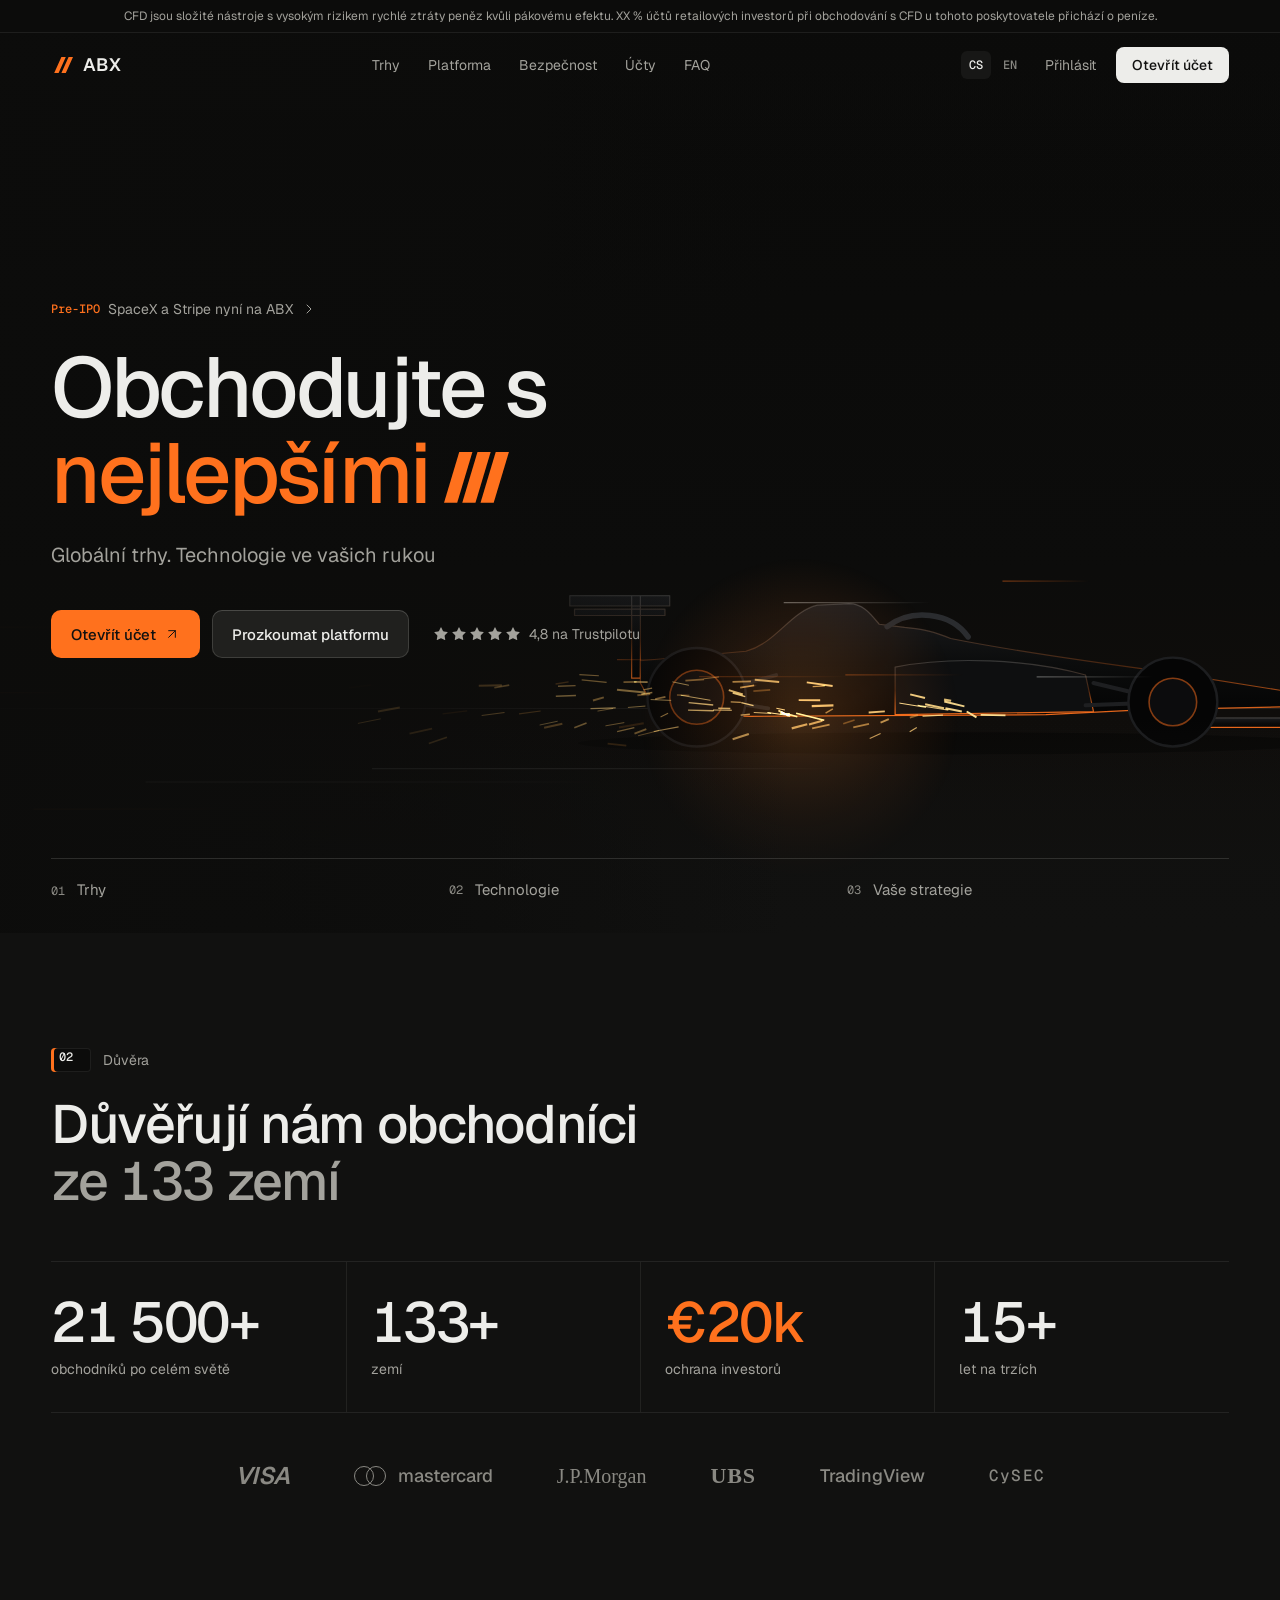
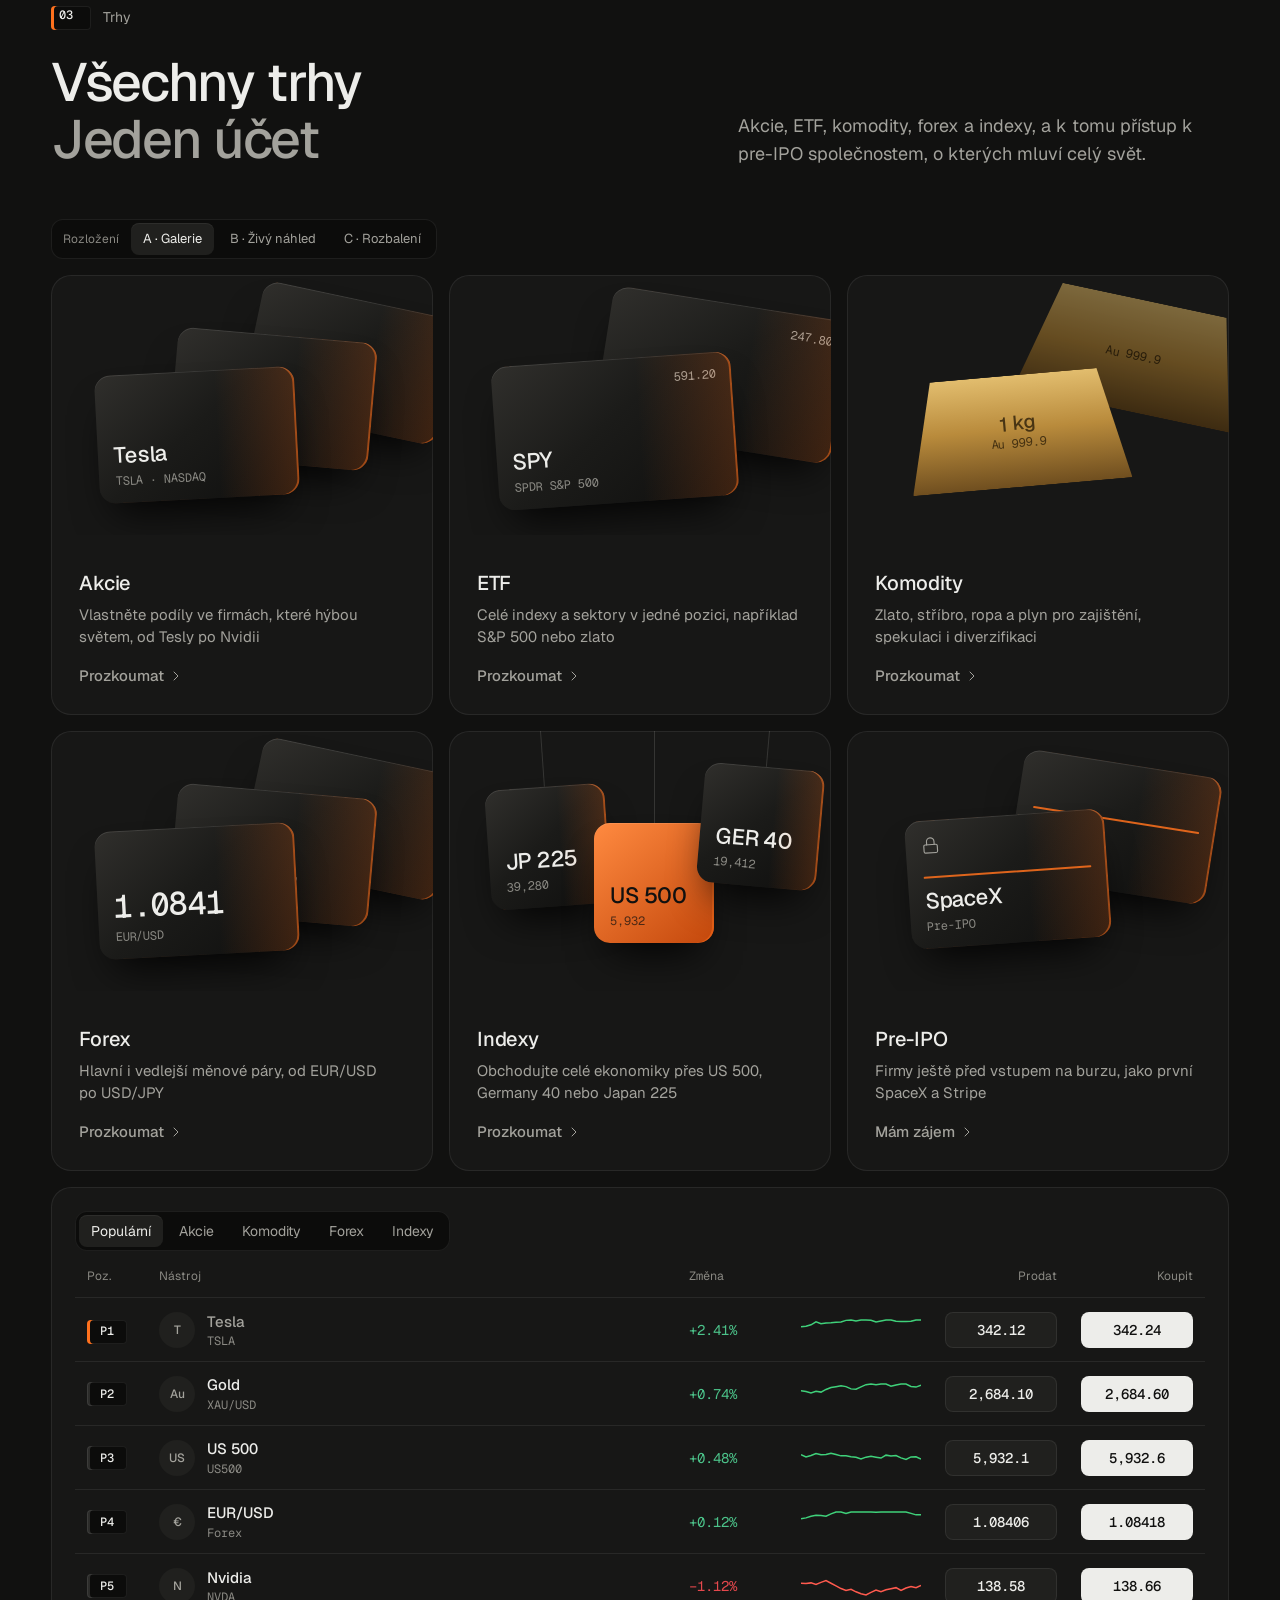
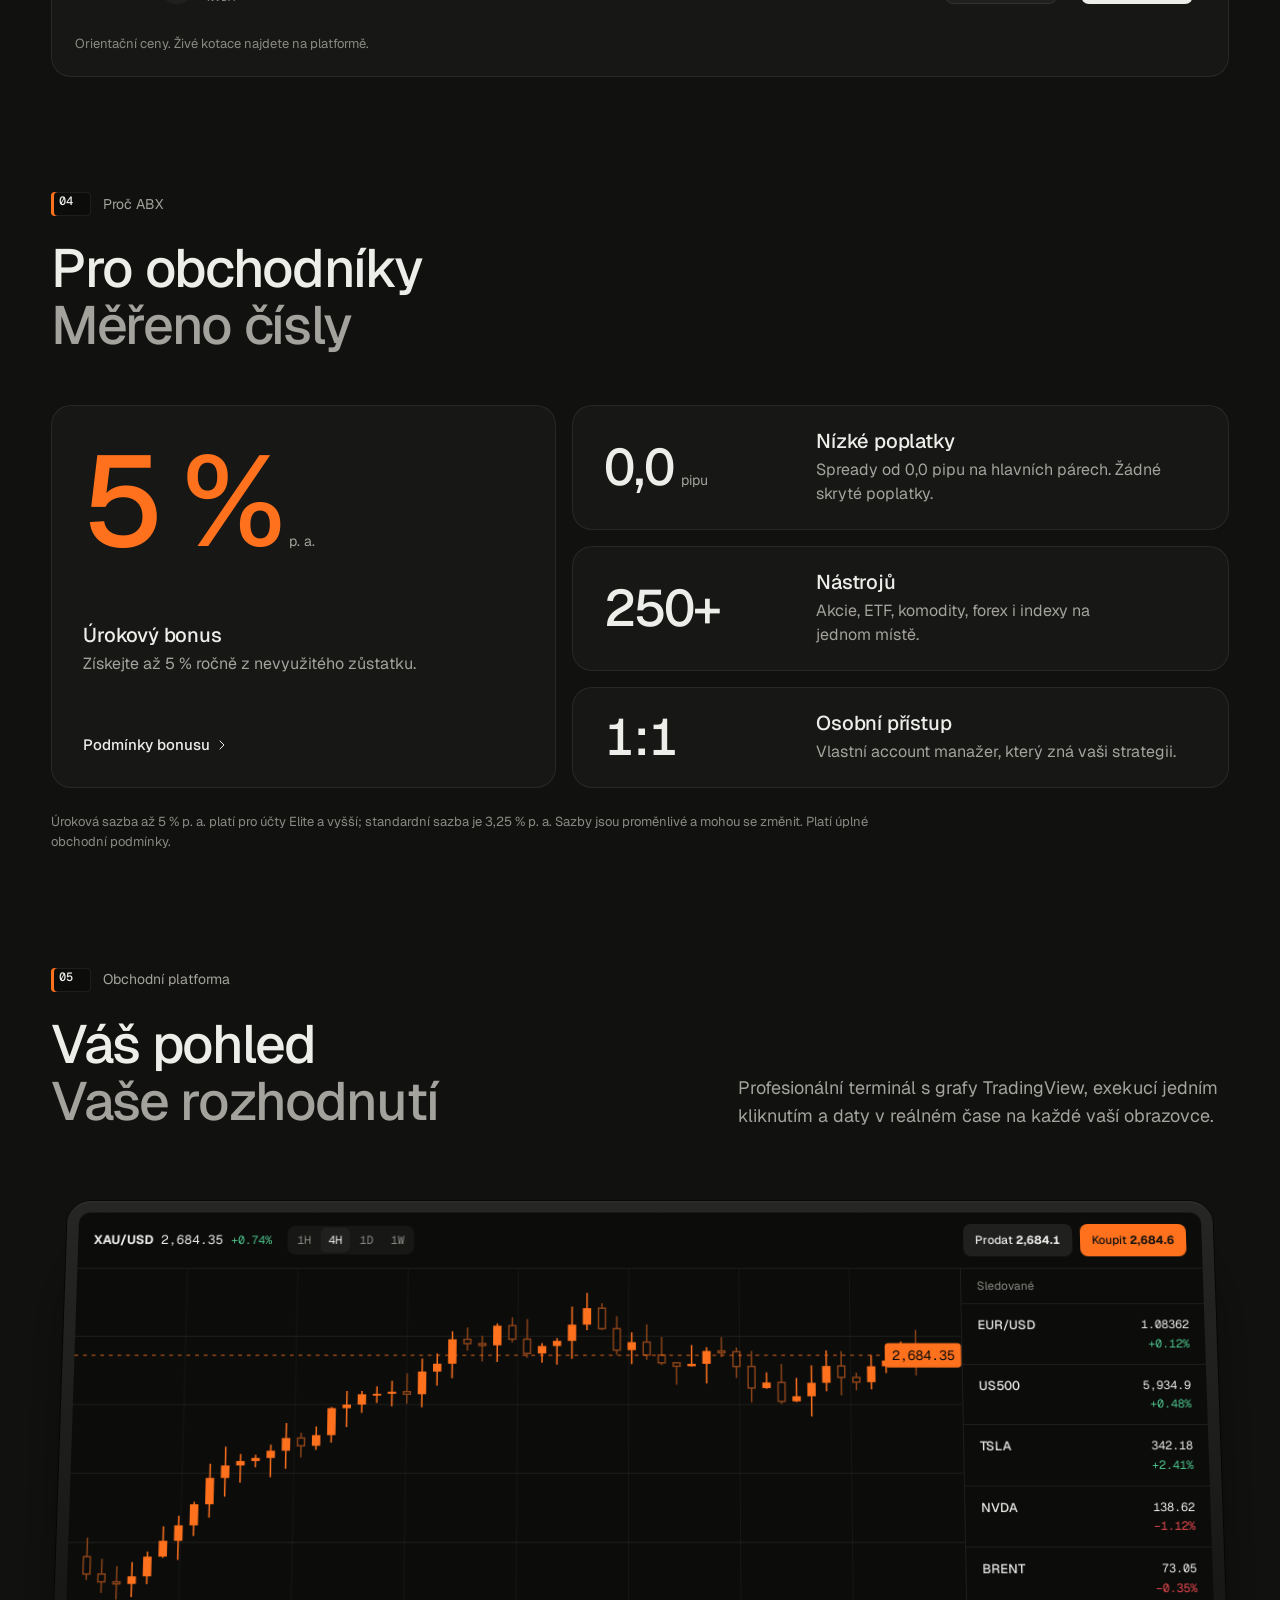
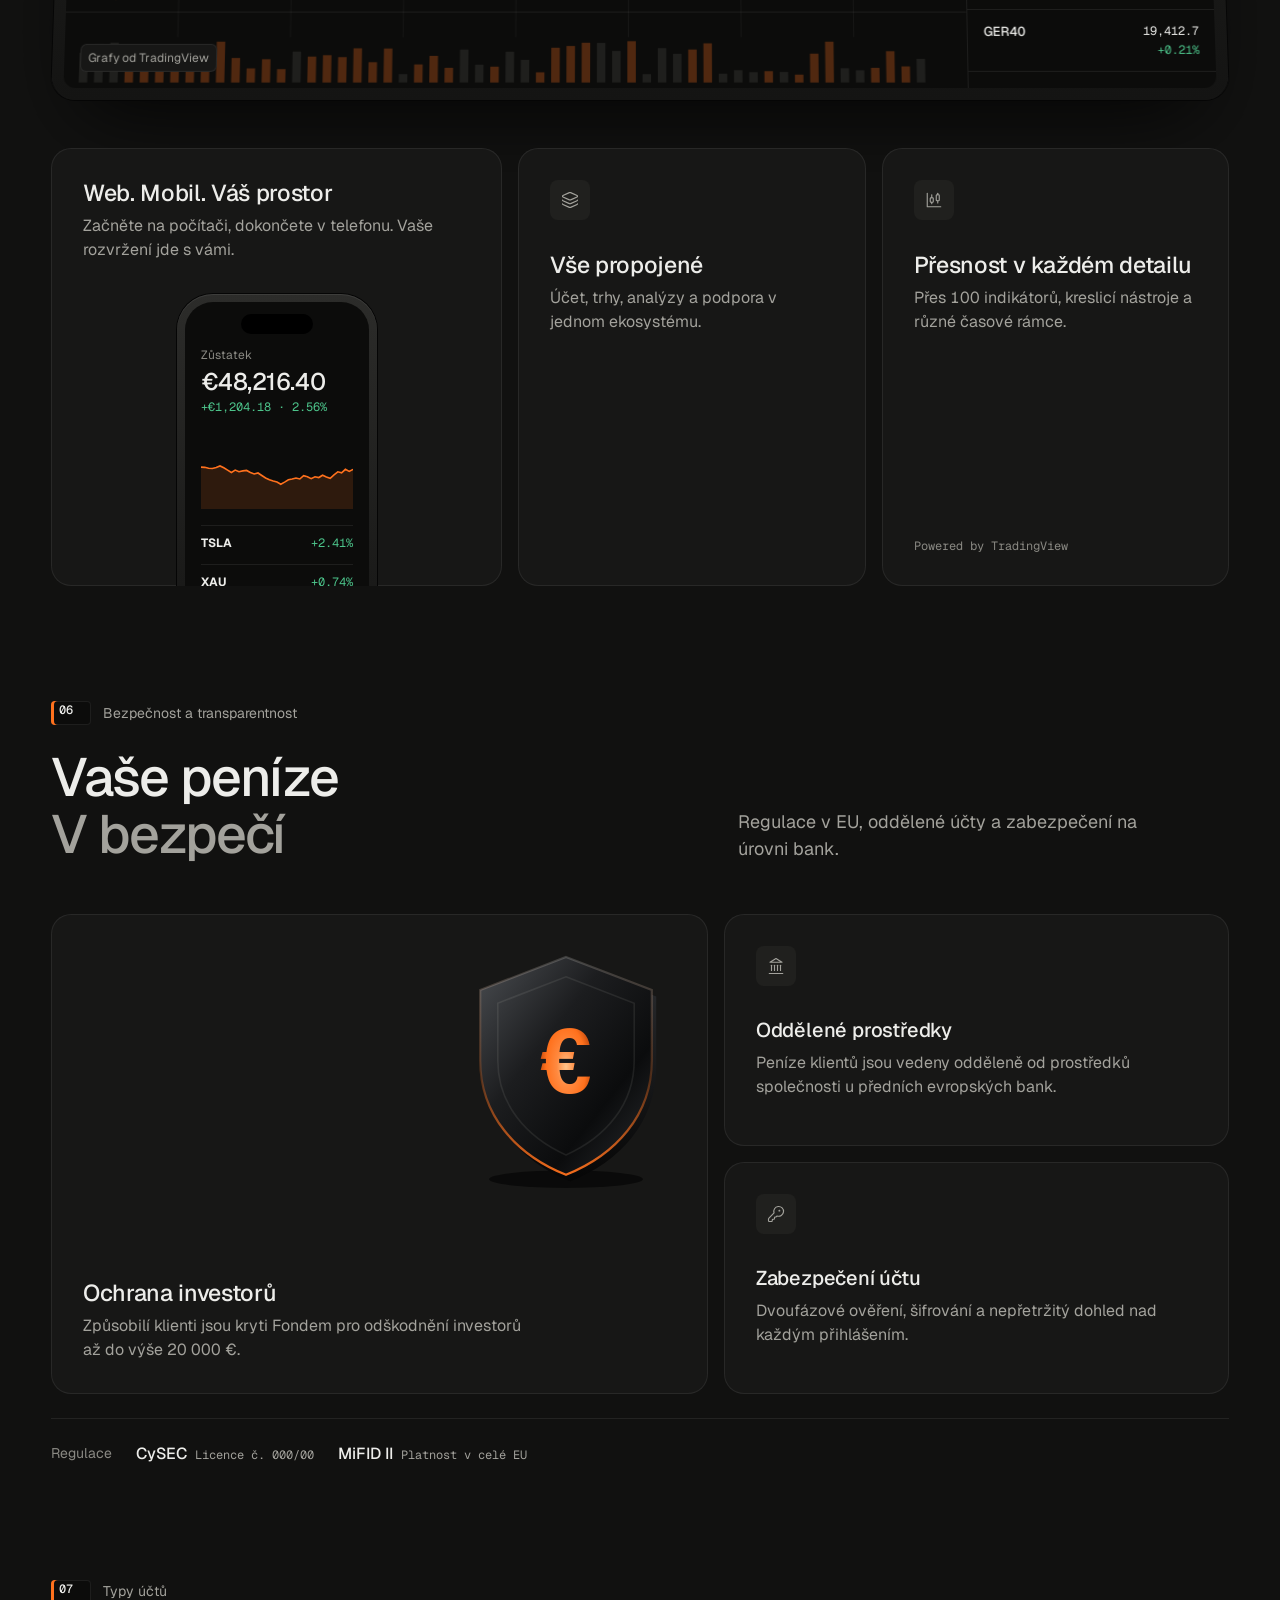
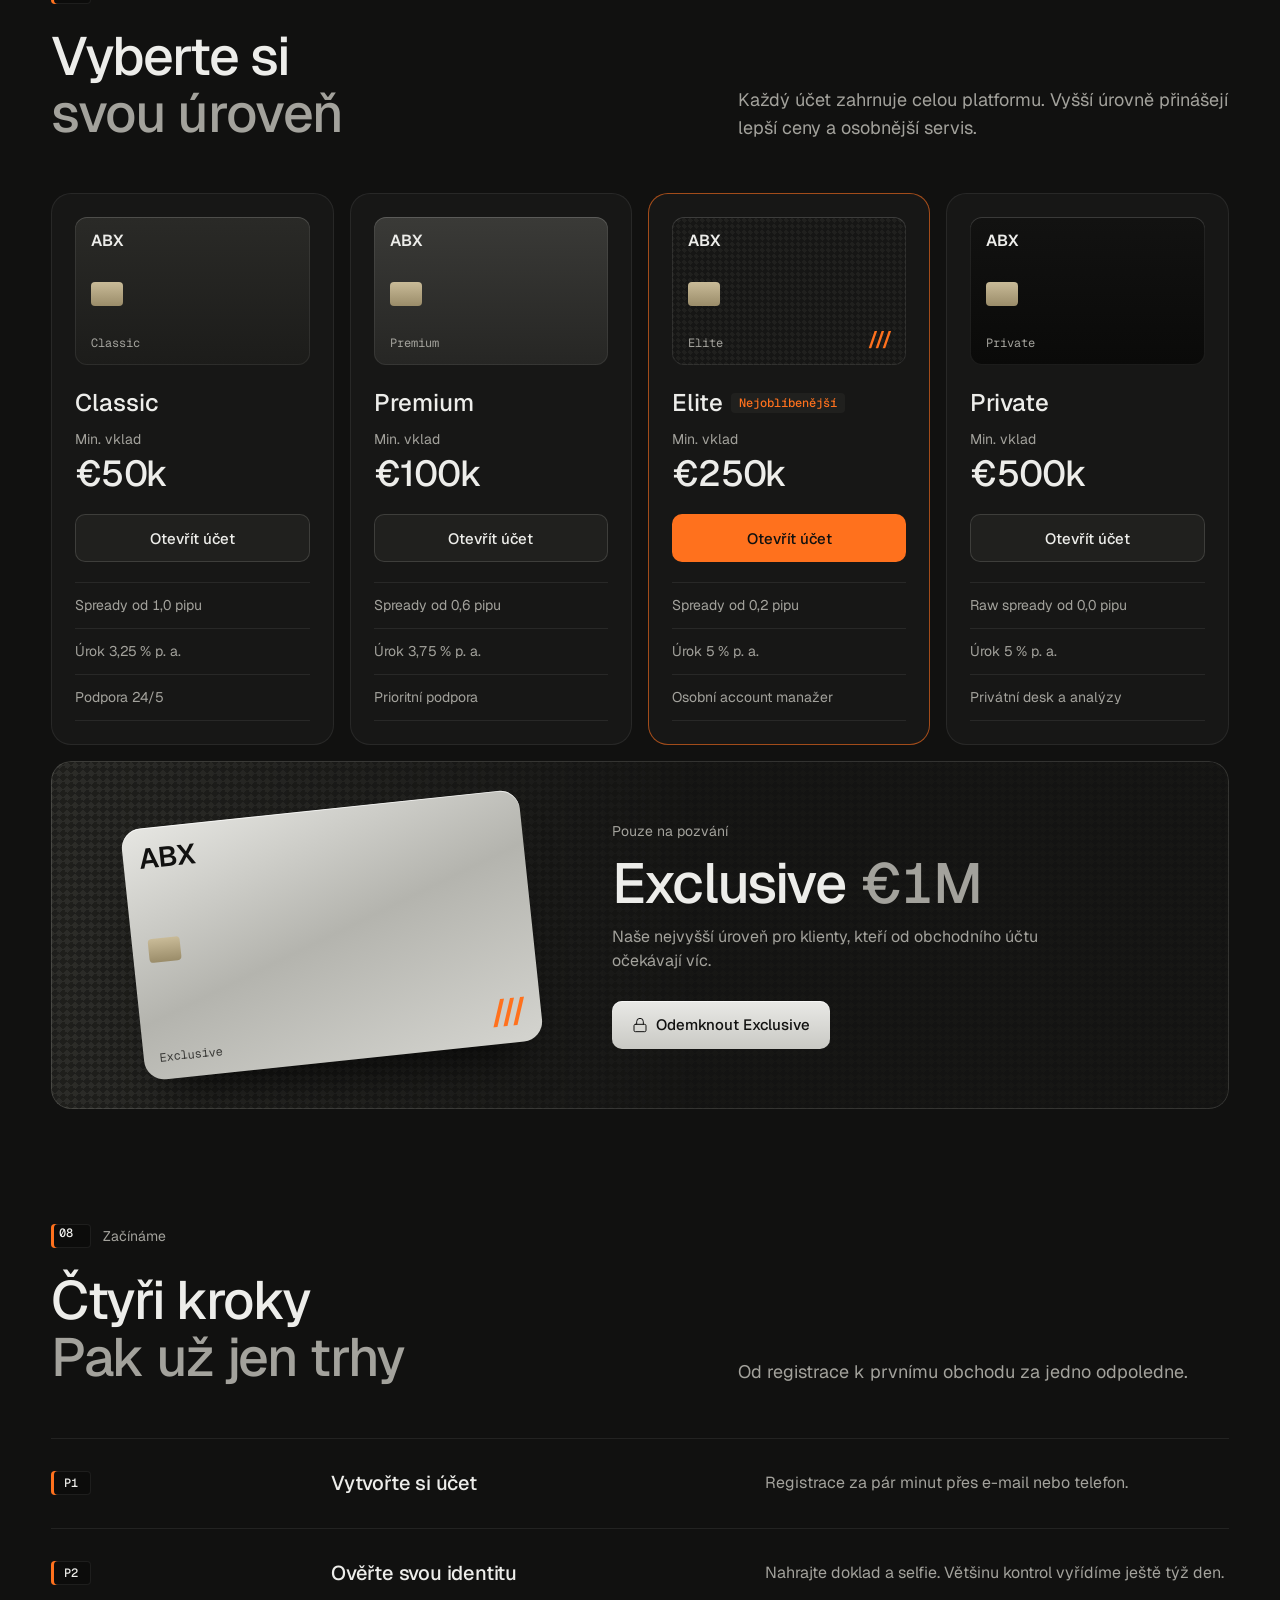
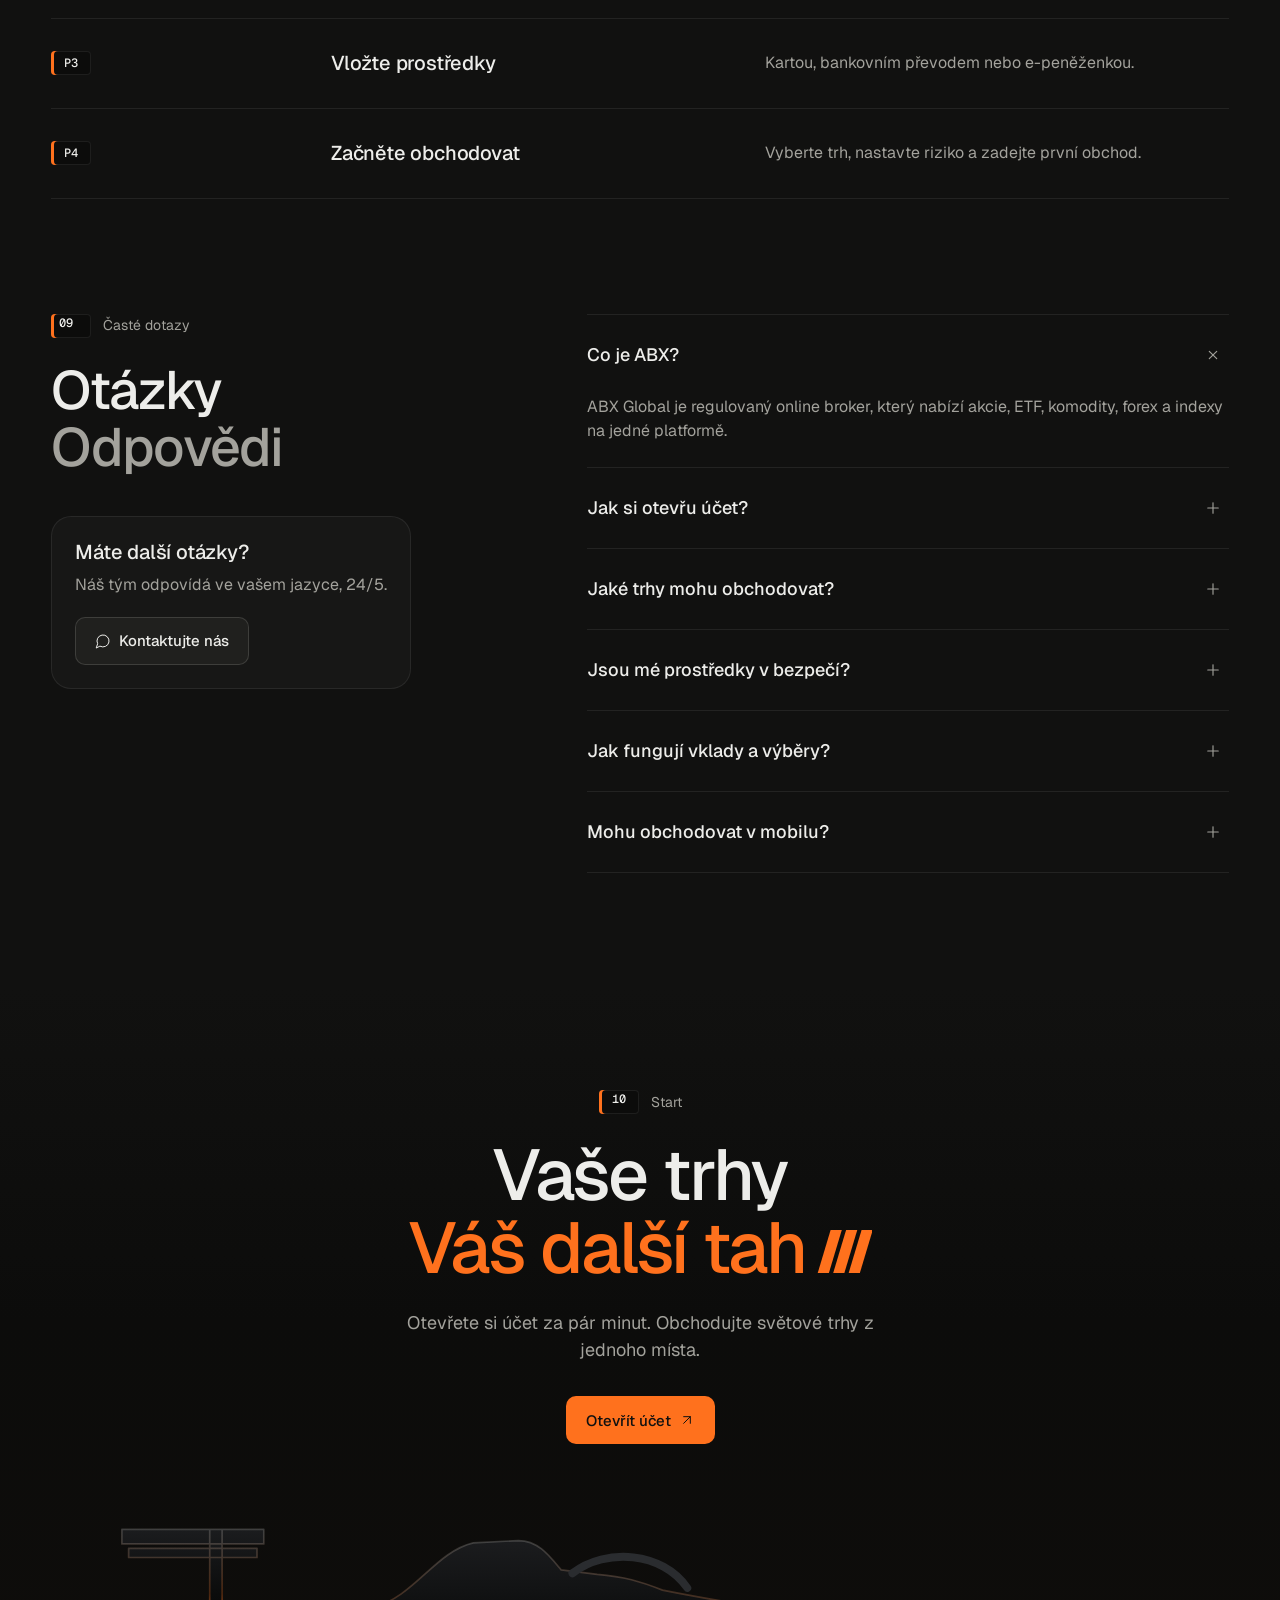
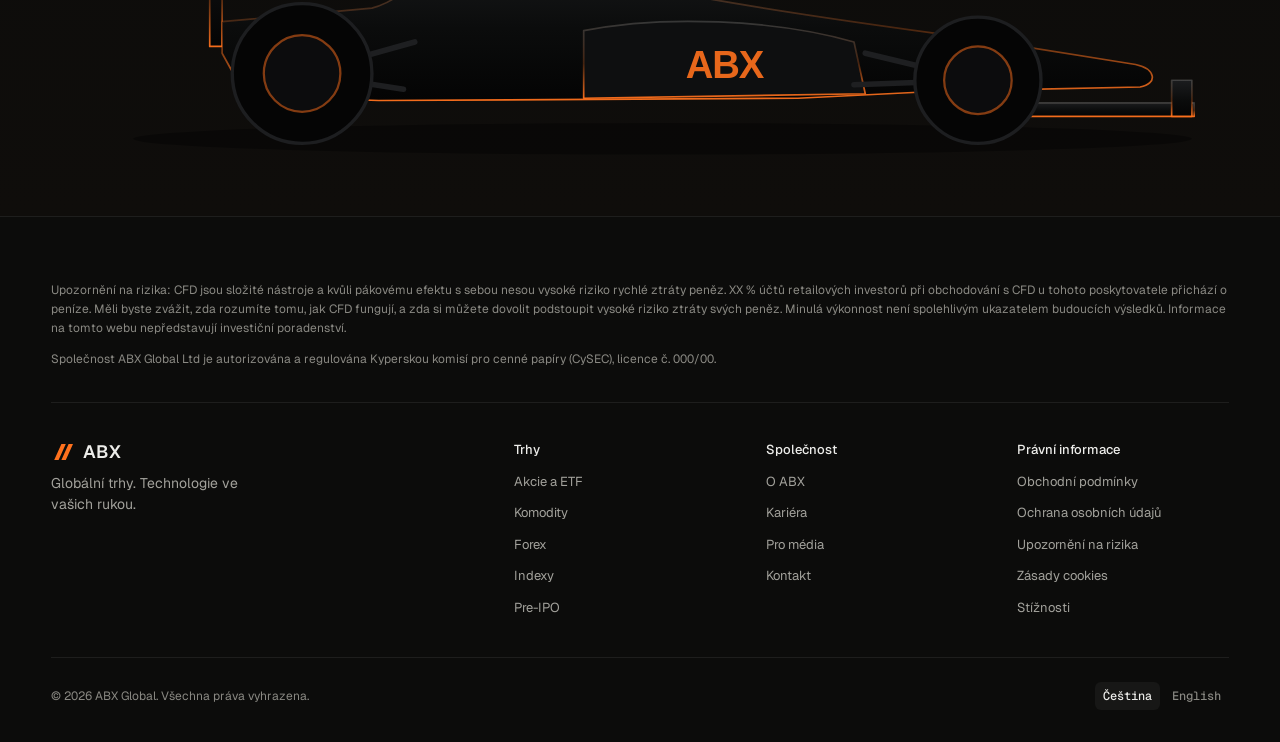
==== commit c4333e99: "Markets block: six markets in three switchable layouts for review A gallery cards with code-rendered" ====
--- a/abx-site/index.html
+++ b/abx-site/index.html
@@ -226,44 +226,176 @@
       <p class="lead">Akcie, ETF, komodity, forex a indexy, a k tomu přístup k pre-IPO společnostem, o kterých mluví celý svět.</p>
     </div>
 
-    <div class="bento mk-bento">
-      <article class="tile mk-stocks">
-        <div class="tile-head">
-          <h3 class="h3">Akcie a ETF</h3>
-          <p>Vlastněte firmy, které hýbou světem. Frakční akcie už od 1 €.</p>
-          <a class="more" href="#">Prozkoumat akcie<svg class="ic" aria-hidden="true"><use href="#i-chevron"/></svg></a>
-        </div>
-        <div class="mk-tiles" aria-hidden="true" data-placeholder="stock-logos">
-          <div class="tile3d t1"><b>T</b><span>TSLA</span><em class="up">+2.41%</em></div>
-          <div class="tile3d t2"><b>A</b><span>AAPL</span><em class="up">+0.86%</em></div>
-          <div class="tile3d t3"><b>N</b><span>NVDA</span><em class="dn">−1.12%</em></div>
-          <div class="tile3d t4"><b>X</b><span>SPACEX</span><em class="pre">Pre-IPO</em></div>
-        </div>
-      </article>
-      <article class="tile mk-photo" style="--d:1">
-        <div class="tile-head">
-          <h3 class="h3">Komodity</h3>
-          <p>Zlato, stříbro, ropa a plyn. Zajištění, spekulace, diverzifikace.</p>
-          <a class="more" href="#">Zjistit více<svg class="ic" aria-hidden="true"><use href="#i-chevron"/></svg></a>
-        </div>
-        <div class="tile-media"><div class="art art-coin" aria-hidden="true"><svg viewBox="0 0 200 220"><use href="#r-coin"/></svg></div></div>
-      </article>
-      <article class="tile mk-photo" style="--d:2">
-        <div class="tile-head">
-          <h3 class="h3">Forex a indexy</h3>
-          <p>Více než 60 měnových párů a hlavní světové indexy.</p>
-          <a class="more" href="#">Zjistit více<svg class="ic" aria-hidden="true"><use href="#i-chevron"/></svg></a>
-        </div>
-        <div class="tile-media">
-          <div class="art art-track" aria-hidden="true">
-            <svg class="track" viewBox="0 0 600 300" preserveAspectRatio="xMidYMid slice">
-              <path d="M300 40 L-60 300 M300 40 L660 300" stroke="#F5F5F7" stroke-opacity=".14" stroke-width="2"/>
-              <path d="M300 40 L180 300 M300 40 L420 300" stroke="#FF711D" stroke-opacity=".5" stroke-width="2" stroke-dasharray="14 16"/>
-            </svg>
-            <svg class="track-car" viewBox="0 0 1000 260"><use href="#r-car"/></svg>
-          </div>
-        </div>
-      </article>
+    <!-- Review build: three layouts of the markets block. Keep one, delete the others and the switch. -->
+    <div class="mk-switch" role="radiogroup" aria-label="Rozložení">
+      <span>Rozložení</span>
+      <button type="button" role="radio" aria-checked="true" data-mk="a">A · Galerie</button>
+      <button type="button" role="radio" aria-checked="false" data-mk="b">B · Živý náhled</button>
+      <button type="button" role="radio" aria-checked="false" data-mk="c">C · Rozbalení</button>
+    </div>
+    <div class="mk" data-mk-root data-variant="a">
+      <div class="mk-v mk-v-a">
+    <ul class="mka-grid" role="list">
+      <li><a class="mka mka-stocks" href="#">
+        <div class="mka-art" aria-hidden="true"><div class="slab sl-1"><b>Nvidia</b><span>NVDA · NASDAQ</span></div><div class="slab sl-2"><b>Apple</b><span>AAPL · NASDAQ</span></div><div class="slab sl-3"><b>Tesla</b><span>TSLA · NASDAQ</span></div></div>
+        <div class="mka-body"><h3 class="h4">Akcie</h3><p>Vlastněte podíly ve firmách, které hýbou světem, od Tesly po Nvidii</p><span class="more">Prozkoumat<svg class="ic" aria-hidden="true"><use href="#i-chevron"/></svg></span></div>
+      </a></li>
+      <li><a class="mka mka-etfs" href="#">
+        <div class="mka-art" aria-hidden="true"><div class="slab sl-wide sl-1"><b>GLD</b><span>SPDR Gold Shares</span><em>247.80</em></div><div class="slab sl-wide sl-2"><b>SPY</b><span>SPDR S&amp;P 500</span><em>591.20</em></div></div>
+        <div class="mka-body"><h3 class="h4">ETF</h3><p>Celé indexy a sektory v jedné pozici, například S&amp;P 500 nebo zlato</p><span class="more">Prozkoumat<svg class="ic" aria-hidden="true"><use href="#i-chevron"/></svg></span></div>
+      </a></li>
+      <li><a class="mka mka-comm" href="#">
+        <div class="mka-art" aria-hidden="true"><div class="bar bar-1"><span>Au 999.9</span></div><div class="bar bar-2"><b>1 kg</b><span>Au 999.9</span></div></div>
+        <div class="mka-body"><h3 class="h4">Komodity</h3><p>Zlato, stříbro, ropa a plyn pro zajištění, spekulaci i diverzifikaci</p><span class="more">Prozkoumat<svg class="ic" aria-hidden="true"><use href="#i-chevron"/></svg></span></div>
+      </a></li>
+      <li><a class="mka mka-fx" href="#">
+        <div class="mka-art" aria-hidden="true"><div class="slab sl-rate sl-1"><em>152.31</em><span>USD/JPY</span></div><div class="slab sl-rate sl-2"><em>1.2951</em><span>GBP/USD</span></div><div class="slab sl-rate sl-3"><em>1.0841</em><span>EUR/USD</span></div></div>
+        <div class="mka-body"><h3 class="h4">Forex</h3><p>Hlavní i vedlejší měnové páry, od EUR/USD po USD/JPY</p><span class="more">Prozkoumat<svg class="ic" aria-hidden="true"><use href="#i-chevron"/></svg></span></div>
+      </a></li>
+      <li><a class="mka mka-idx" href="#">
+        <div class="mka-art" aria-hidden="true"><div class="hang h-1"><i></i><div class="slab"><b>JP 225</b><span>39,280</span></div></div><div class="hang h-2"><i></i><div class="slab sl-hot"><b>US 500</b><span>5,932</span></div></div><div class="hang h-3"><i></i><div class="slab"><b>GER 40</b><span>19,412</span></div></div></div>
+        <div class="mka-body"><h3 class="h4">Indexy</h3><p>Obchodujte celé ekonomiky přes US 500, Germany 40 nebo Japan 225</p><span class="more">Prozkoumat<svg class="ic" aria-hidden="true"><use href="#i-chevron"/></svg></span></div>
+      </a></li>
+      <li><a class="mka mka-pre" href="#">
+        <div class="mka-art" aria-hidden="true"><div class="slab sl-seal sl-1"><b>Stripe</b><span>Pre-IPO</span></div><div class="slab sl-seal sl-2"><svg class="ic" aria-hidden="true"><use href="#i-lock"/></svg><b>SpaceX</b><span>Pre-IPO</span></div></div>
+        <div class="mka-body"><h3 class="h4">Pre-IPO</h3><p>Firmy ještě před vstupem na burzu, jako první SpaceX a Stripe</p><span class="more">Mám zájem<svg class="ic" aria-hidden="true"><use href="#i-chevron"/></svg></span></div>
+      </a></li>
+    </ul>
+      </div>
+      <div class="mk-v mk-v-b">
+    <ul class="mkb-grid" role="list">
+      <li><a class="tile mkb mkb-stocks" href="#">
+        <div class="mkb-head"><h3 class="h4">Akcie</h3><p>Vlastněte podíly ve firmách, které hýbou světem, od Tesly po Nvidii</p></div>
+        <div class="mkb-widget" aria-hidden="true">
+          <div class="w-top"><i class="logo-dot">A</i><span><b>AAPL</b><small>Apple Inc</small></span></div>
+          <p class="w-price">228.35</p>
+            <p class="w-chg up">+1.95 (0.86%) <span>dnes</span></p>
+            <svg class="w-chart" viewBox="0 0 320 120" preserveAspectRatio="none" data-wchart="line" data-seed="23"></svg>
+        </div>
+      </a></li>
+      <li><a class="tile mkb mkb-etfs" href="#">
+        <div class="mkb-head"><h3 class="h4">ETF</h3><p>Celé indexy a sektory v jedné pozici, například S&amp;P 500 nebo zlato</p></div>
+        <div class="mkb-widget" aria-hidden="true">
+          <div class="w-top"><i class="logo-dot">S</i><span><b>SPY</b><small>SPDR S&amp;P 500 ETF</small></span></div>
+          <p class="w-price">591.20</p>
+            <p class="w-chg up">+2.71 (0.46%) <span>dnes</span></p>
+            <svg class="w-chart" viewBox="0 0 320 120" preserveAspectRatio="none" data-wchart="line" data-seed="41"></svg>
+        </div>
+      </a></li>
+      <li><a class="tile mkb mkb-comm" href="#">
+        <div class="mkb-head"><h3 class="h4">Komodity</h3><p>Zlato, stříbro, ropa a plyn pro zajištění, spekulaci i diverzifikaci</p></div>
+        <div class="mkb-widget" aria-hidden="true">
+          <div class="w-top"><i class="logo-dot">Au</i><span><b>XAU/USD</b><small>Gold spot</small></span></div>
+          <p class="w-price">2,684.35</p>
+            <p class="w-chg up">+19.71 (0.74%) <span>dnes</span></p>
+            <svg class="w-chart" viewBox="0 0 320 120" preserveAspectRatio="none" data-wchart="candles" data-seed="7"></svg>
+        </div>
+      </a></li>
+      <li><a class="tile mkb mkb-fx" href="#">
+        <div class="mkb-head"><h3 class="h4">Forex</h3><p>Hlavní i vedlejší měnové páry, od EUR/USD po USD/JPY</p></div>
+        <div class="mkb-widget" aria-hidden="true">
+          <div class="w-top"><i class="logo-dot">€</i><span><b>EUR/USD</b><small>Euro · US dollar</small></span></div>
+          <p class="w-price">1.08412</p>
+            <p class="w-chg up">+0.00130 (0.12%) <span>dnes</span></p>
+            <svg class="w-chart" viewBox="0 0 320 120" preserveAspectRatio="none" data-wchart="candles" data-seed="13"></svg>
+        </div>
+      </a></li>
+      <li><a class="tile mkb mkb-idx" href="#">
+        <div class="mkb-head"><h3 class="h4">Indexy</h3><p>Obchodujte celé ekonomiky přes US 500, Germany 40 nebo Japan 225</p></div>
+        <div class="mkb-widget" aria-hidden="true">
+          <div class="w-top"><i class="logo-dot">US</i><span><b>US500</b><small>US 500 index</small></span></div>
+          <p class="w-price">5,932.4</p>
+            <p class="w-chg up">+28.3 (0.48%) <span>dnes</span></p>
+            <svg class="w-chart" viewBox="0 0 320 120" preserveAspectRatio="none" data-wchart="candles" data-seed="31"></svg>
+        </div>
+      </a></li>
+      <li><a class="tile mkb mkb-pre" href="#">
+        <div class="mkb-head"><h3 class="h4">Pre-IPO</h3><p>Firmy ještě před vstupem na burzu, jako první SpaceX a Stripe</p></div>
+        <div class="mkb-widget" aria-hidden="true">
+          <div class="w-top"><i class="logo-dot">X</i><span><b>SpaceX</b><small>Space Exploration Technologies</small></span></div>
+          <p class="w-req">Alokace na vyžádání</p>
+            <ol class="w-track"><li>Soukromé kolo</li><li class="on">Pre-IPO</li><li>Vstup na burzu</li></ol>
+            <span class="pill pill-orange pill-sm">Mám zájem</span>
+        </div>
+      </a></li>
+    </ul>
+      </div>
+      <div class="mk-v mk-v-c">
+    <div class="mkc" data-mkc>
+      <div class="mkc-item is-open">
+        <button class="mkc-tab" type="button" id="mkc-t-stocks" aria-expanded="true" aria-controls="mkc-p-stocks">
+          <span class="mkc-n">01</span><span class="mkc-label">Akcie</span>
+        </button>
+        <div class="mkc-panel" id="mkc-p-stocks" role="region" aria-labelledby="mkc-t-stocks">
+          <p class="mkc-d">Vlastněte podíly ve firmách, které hýbou světem, od Tesly po Nvidii</p>
+          <div class="mkc-art mka-stocks" aria-hidden="true"><div class="art-in"><div class="slab sl-1"><b>Nvidia</b><span>NVDA · NASDAQ</span></div><div class="slab sl-2"><b>Apple</b><span>AAPL · NASDAQ</span></div><div class="slab sl-3"><b>Tesla</b><span>TSLA · NASDAQ</span></div></div></div>
+          <p class="mkc-l">Populární</p>
+          <ul class="mkc-rows"><li><b>AAPL</b><span class="r-name">Apple</span><span class="r-px">228.35</span><span class="r-chg up">+0.86%</span></li><li><b>TSLA</b><span class="r-name">Tesla</span><span class="r-px">342.18</span><span class="r-chg up">+2.41%</span></li><li><b>NVDA</b><span class="r-name">Nvidia</span><span class="r-px">138.62</span><span class="r-chg dn">−1.12%</span></li></ul>
+          <a class="pill pill-white" href="#">Prozkoumat<svg class="ic" aria-hidden="true"><use href="#i-arrow"/></svg></a>
+        </div>
+      </div>
+      <div class="mkc-item">
+        <button class="mkc-tab" type="button" id="mkc-t-etfs" aria-expanded="false" aria-controls="mkc-p-etfs">
+          <span class="mkc-n">02</span><span class="mkc-label">ETF</span>
+        </button>
+        <div class="mkc-panel" id="mkc-p-etfs" role="region" aria-labelledby="mkc-t-etfs" hidden>
+          <p class="mkc-d">Celé indexy a sektory v jedné pozici, například S&amp;P 500 nebo zlato</p>
+          <div class="mkc-art mka-etfs" aria-hidden="true"><div class="art-in"><div class="slab sl-wide sl-1"><b>GLD</b><span>SPDR Gold Shares</span><em>247.80</em></div><div class="slab sl-wide sl-2"><b>SPY</b><span>SPDR S&amp;P 500</span><em>591.20</em></div></div></div>
+          <p class="mkc-l">Populární</p>
+          <ul class="mkc-rows"><li><b>SPY</b><span class="r-name">SPDR S&amp;P 500</span><span class="r-px">591.20</span><span class="r-chg up">+0.46%</span></li><li><b>VTI</b><span class="r-name">Vanguard Total Market</span><span class="r-px">296.40</span><span class="r-chg up">+0.39%</span></li><li><b>GLD</b><span class="r-name">SPDR Gold Shares</span><span class="r-px">247.80</span><span class="r-chg up">+0.70%</span></li></ul>
+          <a class="pill pill-white" href="#">Prozkoumat<svg class="ic" aria-hidden="true"><use href="#i-arrow"/></svg></a>
+        </div>
+      </div>
+      <div class="mkc-item">
+        <button class="mkc-tab" type="button" id="mkc-t-comm" aria-expanded="false" aria-controls="mkc-p-comm">
+          <span class="mkc-n">03</span><span class="mkc-label">Komodity</span>
+        </button>
+        <div class="mkc-panel" id="mkc-p-comm" role="region" aria-labelledby="mkc-t-comm" hidden>
+          <p class="mkc-d">Zlato, stříbro, ropa a plyn pro zajištění, spekulaci i diverzifikaci</p>
+          <div class="mkc-art mka-comm" aria-hidden="true"><div class="art-in"><div class="bar bar-1"><span>Au 999.9</span></div><div class="bar bar-2"><b>1 kg</b><span>Au 999.9</span></div></div></div>
+          <p class="mkc-l">Populární</p>
+          <ul class="mkc-rows"><li><b>XAU</b><span class="r-name">Gold</span><span class="r-px">2,684.35</span><span class="r-chg up">+0.74%</span></li><li><b>XAG</b><span class="r-name">Silver</span><span class="r-px">31.42</span><span class="r-chg up">+1.10%</span></li><li><b>BRENT</b><span class="r-name">Brent crude</span><span class="r-px">73.05</span><span class="r-chg dn">−0.35%</span></li></ul>
+          <a class="pill pill-white" href="#">Prozkoumat<svg class="ic" aria-hidden="true"><use href="#i-arrow"/></svg></a>
+        </div>
+      </div>
+      <div class="mkc-item">
+        <button class="mkc-tab" type="button" id="mkc-t-fx" aria-expanded="false" aria-controls="mkc-p-fx">
+          <span class="mkc-n">04</span><span class="mkc-label">Forex</span>
+        </button>
+        <div class="mkc-panel" id="mkc-p-fx" role="region" aria-labelledby="mkc-t-fx" hidden>
+          <p class="mkc-d">Hlavní i vedlejší měnové páry, od EUR/USD po USD/JPY</p>
+          <div class="mkc-art mka-fx" aria-hidden="true"><div class="art-in"><div class="slab sl-rate sl-1"><em>152.31</em><span>USD/JPY</span></div><div class="slab sl-rate sl-2"><em>1.2951</em><span>GBP/USD</span></div><div class="slab sl-rate sl-3"><em>1.0841</em><span>EUR/USD</span></div></div></div>
+          <p class="mkc-l">Populární</p>
+          <ul class="mkc-rows"><li><b>EUR/USD</b><span class="r-name">Euro · US dollar</span><span class="r-px">1.08412</span><span class="r-chg up">+0.12%</span></li><li><b>GBP/USD</b><span class="r-name">Pound · US dollar</span><span class="r-px">1.29519</span><span class="r-chg dn">−0.08%</span></li><li><b>USD/JPY</b><span class="r-name">US dollar · Yen</span><span class="r-px">152.31</span><span class="r-chg up">+0.21%</span></li></ul>
+          <a class="pill pill-white" href="#">Prozkoumat<svg class="ic" aria-hidden="true"><use href="#i-arrow"/></svg></a>
+        </div>
+      </div>
+      <div class="mkc-item">
+        <button class="mkc-tab" type="button" id="mkc-t-idx" aria-expanded="false" aria-controls="mkc-p-idx">
+          <span class="mkc-n">05</span><span class="mkc-label">Indexy</span>
+        </button>
+        <div class="mkc-panel" id="mkc-p-idx" role="region" aria-labelledby="mkc-t-idx" hidden>
+          <p class="mkc-d">Obchodujte celé ekonomiky přes US 500, Germany 40 nebo Japan 225</p>
+          <div class="mkc-art mka-idx" aria-hidden="true"><div class="art-in"><div class="hang h-1"><i></i><div class="slab"><b>JP 225</b><span>39,280</span></div></div><div class="hang h-2"><i></i><div class="slab sl-hot"><b>US 500</b><span>5,932</span></div></div><div class="hang h-3"><i></i><div class="slab"><b>GER 40</b><span>19,412</span></div></div></div></div>
+          <p class="mkc-l">Populární</p>
+          <ul class="mkc-rows"><li><b>US500</b><span class="r-name">US 500</span><span class="r-px">5,932.4</span><span class="r-chg up">+0.48%</span></li><li><b>GER40</b><span class="r-name">Germany 40</span><span class="r-px">19,412.7</span><span class="r-chg up">+0.21%</span></li><li><b>JP225</b><span class="r-name">Japan 225</span><span class="r-px">39,280</span><span class="r-chg dn">−0.30%</span></li></ul>
+          <a class="pill pill-white" href="#">Prozkoumat<svg class="ic" aria-hidden="true"><use href="#i-arrow"/></svg></a>
+        </div>
+      </div>
+      <div class="mkc-item">
+        <button class="mkc-tab" type="button" id="mkc-t-pre" aria-expanded="false" aria-controls="mkc-p-pre">
+          <span class="mkc-n">06</span><span class="mkc-label">Pre-IPO</span>
+        </button>
+        <div class="mkc-panel" id="mkc-p-pre" role="region" aria-labelledby="mkc-t-pre" hidden>
+          <p class="mkc-d">Firmy ještě před vstupem na burzu, jako první SpaceX a Stripe</p>
+          <div class="mkc-art mka-pre" aria-hidden="true"><div class="art-in"><div class="slab sl-seal sl-1"><b>Stripe</b><span>Pre-IPO</span></div><div class="slab sl-seal sl-2"><svg class="ic" aria-hidden="true"><use href="#i-lock"/></svg><b>SpaceX</b><span>Pre-IPO</span></div></div></div>
+          <p class="mkc-l">Populární</p>
+          <ul class="mkc-rows"><li><b>SpaceX</b><span class="r-name">Space Exploration Technologies</span><span class="r-px r-req">Alokace na vyžádání</span><span></span></li><li><b>Stripe</b><span class="r-name">Stripe Inc</span><span class="r-px r-req">Alokace na vyžádání</span><span></span></li></ul>
+          <a class="pill pill-orange" href="#">Mám zájem<svg class="ic" aria-hidden="true"><use href="#i-arrow"/></svg></a>
+        </div>
+      </div>
+    </div>
+      </div>
     </div>
 
     <div class="tower" data-tower>
--- a/abx-site/assets/css/site.css
+++ b/abx-site/assets/css/site.css
@@ -186,27 +186,103 @@
 .bento{display:grid;gap:16px}
 @media (hover:hover) and (pointer:fine){.tile:hover{background:#1a1a19}}
 
-/* ---------- 03 Markets ---------- */
-.mk-bento{grid-template-columns:1.25fr 1fr;grid-template-rows:1fr 1fr}
-.mk-stocks{grid-row:span 2;display:flex;flex-direction:column;min-height:640px}
-.mk-photo{display:flex;flex-direction:column;min-height:400px}
-.mk-tiles{position:relative;flex:1;min-height:360px;perspective:1400px}
-.tile3d{position:absolute;width:clamp(104px,9vw,136px);aspect-ratio:1;border-radius:16px;padding:16px;display:flex;flex-direction:column;justify-content:space-between;
-  background:linear-gradient(160deg,#2a2a27,#1a1a18);
-  box-shadow:inset 0 1px 0 rgba(255,255,255,.08),0 1px 0 #0a0a09,0 2px 0 #090908,0 3px 0 #080807,0 4px 0 #070706,0 24px 40px -12px rgba(0,0,0,.7);
-  transform:rotateX(16deg) rotateY(-20deg) rotateZ(4deg)}
-.tile3d b{font:500 clamp(36px,3.2vw,48px)/1 var(--f-display);letter-spacing:-.02em}
-.tile3d span{font:500 12px/1 var(--f-mono);color:var(--fg-2)}
-.tile3d em{position:absolute;right:12px;top:16px;font:500 12px/1 var(--f-mono);font-style:normal}
-.tile3d .pre{color:var(--orange)}
-.tile3d.t1{left:12%;top:8%}
-.tile3d.t2{left:46%;top:4%}
-.tile3d.t3{left:24%;top:48%}
-.tile3d.t4{left:58%;top:40%}
-.art{position:absolute;inset:0;display:grid;place-items:center}
-.art-coin svg{width:min(40%,200px);transform:rotate(-12deg)}
-.art-track .track{position:absolute;inset:0;width:100%;height:100%}
-.art-track .track-car{position:absolute;width:60%;left:20%;bottom:12%}
+/* ---------- 03 Markets: three layouts for review (switch above the cards) ---------- */
+.mk-switch{display:flex;align-items:center;gap:4px;margin-bottom:16px;padding:4px;border-radius:var(--r-md);background:var(--bg-0);box-shadow:inset 0 0 0 1px var(--line);width:max-content;max-width:100%;overflow-x:auto;scrollbar-width:none}
+.mk-switch span{font-size:12px;color:var(--muted);padding:0 8px}
+.mk-switch button{height:32px;padding:0 12px;border-radius:var(--r-sm);font-size:13px;color:var(--fg-2);white-space:nowrap;transition:background-color var(--t-fast) var(--ease),color var(--t-fast) var(--ease)}
+.mk-switch button:hover{color:var(--fg)}
+.mk-switch button[aria-checked="true"]{background:var(--raised);color:var(--fg);box-shadow:inset 0 1px 0 rgba(255,255,255,.06)}
+.mk-v{display:none}
+.mk[data-variant="a"] .mk-v-a,.mk[data-variant="b"] .mk-v-b,.mk[data-variant="c"] .mk-v-c{display:block}
+
+/* A · Gallery: one object per market, lit from the right like a hot brake disc */
+.mka-grid,.mkb-grid{display:grid;grid-template-columns:repeat(3,1fr);gap:16px}
+.mka{position:relative;display:flex;flex-direction:column;height:100%;min-height:440px;border-radius:var(--r-lg);background:var(--card);box-shadow:inset 0 0 0 1px var(--line);overflow:hidden;transition:background-color var(--t-fast) var(--ease)}
+.mka-art{position:relative;height:260px;overflow:hidden}
+.mka-body{display:flex;flex-direction:column;gap:8px;padding:0 28px 28px;margin-top:auto}
+.mka-body p{color:var(--fg-2);font-size:15px;max-width:36ch}
+.mka-body .more{margin-top:8px}
+@media (hover:hover) and (pointer:fine){.mka:hover{background:#1a1a19}.mka:hover .more{color:var(--fg)}}
+.slab{position:absolute;width:200px;height:128px;border-radius:16px;padding:16px;display:flex;flex-direction:column;justify-content:flex-end;gap:8px;
+  background:linear-gradient(140deg,#302f2c 0%,#1b1b19 46%,#0f0f0e 100%);
+  box-shadow:inset 0 1px 0 rgba(255,255,255,.1),inset -2px 0 0 rgba(255,113,29,.5),0 24px 40px -16px rgba(0,0,0,.9)}
+.slab::after{content:"";position:absolute;inset:0;border-radius:inherit;background:linear-gradient(270deg,rgba(255,113,29,.2),rgba(255,113,29,0) 40%);pointer-events:none}
+.slab b{font:500 22px/1.1 var(--f-display);color:var(--fg);letter-spacing:-.01em}
+.slab span{font:400 12px/1 var(--f-mono);color:var(--muted)}
+.slab em{position:absolute;top:16px;right:16px;font:400 12px/1 var(--f-mono);font-style:normal;color:var(--fg-2)}
+.slab .ic{position:absolute;top:16px;left:16px;color:var(--fg-2)}
+.mka-art .sl-1{left:52%;top:24px;transform:rotate(12deg)}
+.mka-art .sl-2{left:32%;top:60px;transform:rotate(5deg)}
+.mka-art .sl-3{left:12%;top:96px;transform:rotate(-3deg)}
+.mka-etfs .sl-wide{width:240px;height:144px}
+.mka-etfs .sl-1{left:40%;top:28px;transform:rotate(9deg)}
+.mka-etfs .sl-2{left:12%;top:84px;transform:rotate(-4deg)}
+.sl-rate em{position:static;font:500 32px/1 var(--f-mono);color:var(--fg);letter-spacing:-.02em}
+.mka-pre .sl-1{left:44%;top:32px;transform:rotate(9deg)}
+.mka-pre .sl-2{left:16%;top:84px;transform:rotate(-4deg)}
+.sl-seal::before{content:"";position:absolute;left:16px;right:16px;top:56px;height:2px;border-radius:2px;background:var(--orange);opacity:.85}
+.bar{position:absolute;width:220px;height:112px;display:flex;flex-direction:column;align-items:center;justify-content:center;gap:4px;
+  clip-path:polygon(12% 0,88% 0,100% 100%,0 100%);background:linear-gradient(180deg,#e2bd6e 0%,#b98b3c 48%,#6f4e1f 100%);color:rgba(52,36,12,.85)}
+.bar b{font:500 20px/1 var(--f-display)}
+.bar span{font:400 12px/1 var(--f-mono)}
+.bar-1{left:46%;top:24px;transform:rotate(12deg);filter:brightness(.55)}
+.bar-2{left:16%;top:100px;transform:rotate(-5deg)}
+.hang{position:absolute;top:0;display:flex;flex-direction:column;align-items:center;transform-origin:50% 0}
+.hang i{width:1px;height:var(--l);background:var(--line-2)}
+.hang .slab{position:relative;width:120px;height:120px}
+.h-1{left:8%;--l:56px;transform:rotate(-4deg)}
+.h-2{left:38%;--l:92px}
+.h-3{left:68%;--l:36px;transform:rotate(5deg)}
+.sl-hot{background:linear-gradient(140deg,#ff8a40,#c4480c)}
+.sl-hot::after{display:none}
+.sl-hot b{color:var(--on-orange)} .sl-hot span{color:rgba(17,17,16,.7)}
+
+/* B · Live preview: the instrument widget rises from the card's bottom edge */
+.mkb{display:flex;flex-direction:column;height:440px}
+.mkb-head{padding:28px 28px 0;display:flex;flex-direction:column;gap:8px}
+.mkb-head p{color:var(--fg-2);font-size:15px;max-width:34ch}
+.mkb-widget{margin:auto 0 0 28px;height:264px;padding:20px 20px 0;border-top-left-radius:16px;background:var(--bg-0);box-shadow:inset 0 0 0 1px var(--line);transform:translateY(24px);transition:transform var(--t-enter) var(--ease)}
+@media (hover:hover) and (pointer:fine){.mkb:hover .mkb-widget{transform:translateY(16px)}}
+.w-top{display:flex;align-items:center;gap:12px}
+.w-top b{display:block;font-size:15px;font-weight:500}
+.w-top small{display:block;font:400 12px/16px var(--f-mono);color:var(--muted)}
+.w-price{margin-top:16px;font:500 28px/1 var(--f-display);letter-spacing:-.02em}
+.w-chg{margin-top:8px;font:400 13px/1 var(--f-mono)}
+.w-chg span{color:var(--muted);font-family:var(--f-body)}
+.w-chart{width:100%;height:104px;margin-top:12px}
+.w-req{margin-top:16px;font:500 20px/1.2 var(--f-display)}
+.w-track{display:grid;grid-template-columns:repeat(3,1fr);gap:8px;margin-top:20px}
+.w-track li{padding-top:12px;border-top:2px solid var(--line-2);font-size:12px;color:var(--muted)}
+.w-track li.on{border-top-color:var(--orange);color:var(--fg)}
+.mkb-widget .pill{margin-top:20px}
+
+/* C · Expand: one market open at a time, the others as labelled strips */
+.mkc{display:flex;gap:8px;height:560px}
+.mkc-item{position:relative;flex:1 1 0;min-width:0;border-radius:var(--r-lg);background:var(--card);box-shadow:inset 0 0 0 1px var(--line);overflow:hidden;display:flex;flex-direction:column;transition:background-color var(--t-fast) var(--ease)}
+.mkc-item.is-open{flex:4 1 0}
+.mkc-item:not(.is-open):hover{background:#1a1a19}
+.mkc-tab{display:flex;flex-direction:column;justify-content:space-between;align-items:flex-start;height:100%;width:100%;padding:24px;text-align:left}
+.is-open .mkc-tab{height:auto;flex-direction:row;align-items:center;justify-content:flex-start;gap:12px;padding:28px 28px 0;cursor:default}
+.mkc-n{display:inline-flex;align-items:center;justify-content:center;height:24px;min-width:40px;padding:0 8px;border-radius:4px;background:var(--bg-0);box-shadow:inset 3px 0 0 var(--line-2),inset 0 0 0 1px var(--line);font:500 12px/1 var(--f-mono);color:var(--fg-2)}
+.is-open .mkc-n{box-shadow:inset 3px 0 0 var(--orange),inset 0 0 0 1px var(--line);color:var(--fg)}
+.mkc-label{writing-mode:vertical-rl;transform:rotate(180deg);font:500 20px/1 var(--f-display);color:var(--fg-2);white-space:nowrap;transition:color var(--t-fast) var(--ease)}
+.mkc-tab:hover .mkc-label{color:var(--fg)}
+.is-open .mkc-label{writing-mode:horizontal-tb;transform:none;font-size:clamp(28px,2.4vw,36px);letter-spacing:-.015em;color:var(--fg)}
+.mkc-panel{display:flex;flex-direction:column;gap:16px;padding:16px 28px 28px;flex:1;min-height:0;animation:mkc-in var(--t-enter) var(--ease)}
+.mkc-panel[hidden]{display:none}
+@keyframes mkc-in{from{opacity:0;transform:translateY(8px)}}
+.mkc-d{color:var(--fg-2);font-size:17px;max-width:44ch}
+.mkc-l{font-size:12px;color:var(--muted);margin-top:auto}
+.mkc-art{position:relative;height:168px;margin:0 -28px;overflow:hidden}
+.mkc-art .art-in{position:absolute;left:0;top:0;width:133.34%;height:224px;transform:scale(.75);transform-origin:0 0}
+.mkc-rows li{display:grid;grid-template-columns:96px minmax(0,1fr) auto 72px;gap:12px;align-items:center;height:44px;border-top:1px solid var(--line);font-size:14px}
+.mkc-rows li:last-child{border-bottom:1px solid var(--line)}
+.mkc-rows b{font:500 13px/1 var(--f-mono)}
+.r-name{color:var(--fg-2);overflow:hidden;text-overflow:ellipsis;white-space:nowrap}
+.r-px,.r-chg{font:400 13px/1 var(--f-mono);text-align:right}
+.r-req{font-family:var(--f-body);color:var(--fg-2)}
+.mkc-panel .pill{align-self:flex-start}
+::view-transition-group(*){animation-duration:320ms;animation-timing-function:cubic-bezier(.22,1,.36,1)}
 
 /* Timing tower market table */
 .tower{margin-top:16px;background:var(--card);border-radius:var(--r-lg);box-shadow:inset 0 0 0 1px var(--line);padding:24px}
@@ -424,8 +500,15 @@
   .stats{grid-template-columns:repeat(2,1fr)}
   .stat:nth-child(3){padding-left:0;border-left:0}
   .stat:nth-child(n+3){border-top:1px solid var(--line)}
-  .mk-bento{grid-template-columns:1fr 1fr;grid-template-rows:auto}
-  .mk-stocks{grid-column:span 2;grid-row:auto;min-height:560px}
+  .mka-grid,.mkb-grid{grid-template-columns:repeat(2,1fr)}
+  .mkc{flex-direction:column;height:auto}
+  .mkc-item,.mkc-item.is-open{flex:none}
+  .mkc-tab{flex-direction:row;align-items:center;justify-content:flex-start;gap:12px;height:64px;padding:0 20px}
+  .mkc-label{writing-mode:horizontal-tb;transform:none;font-size:18px}
+  .is-open .mkc-tab{padding:20px 20px 0}
+  .mkc-panel{padding:16px 20px 20px}
+  .mkc-art{margin:0 -20px}
+  .mkc-l{margin-top:8px}
   .c-spark{display:none}
   .plans{grid-template-columns:repeat(2,1fr)}
   .pf-tiles{grid-template-columns:1fr 1fr}
@@ -458,10 +541,15 @@
   .stats{grid-template-columns:1fr}
   .stat,.stat+.stat{padding:24px 0;border-left:0}
   .stat+.stat{border-top:1px solid var(--line)}
-  .mk-bento,.why-grid,.plans,.pf-tiles,.sec-grid,.ex-perks{grid-template-columns:1fr}
-  .mk-stocks,.pf-tiles .tile-dark{grid-column:auto}
-  .mk-stocks{min-height:520px}
-  .mk-photo{min-height:400px}
+  .mka-grid,.mkb-grid,.why-grid,.plans,.pf-tiles,.sec-grid,.ex-perks{grid-template-columns:1fr}
+  .pf-tiles .tile-dark{grid-column:auto}
+  .mka{min-height:400px}
+  .mka-art{height:232px}
+  .mkb{height:420px}
+  .mkb-head,.mka-body{padding-inline:24px}
+  .mkb-widget{margin-left:24px}
+  .mkc-rows li{grid-template-columns:minmax(0,1fr) auto 64px}
+  .mkc-rows .r-name{display:none}
   .why-accent{grid-row:auto}
   .why:not(.why-accent){grid-template-columns:1fr;row-gap:12px;padding:24px}
   .tower{padding:16px}
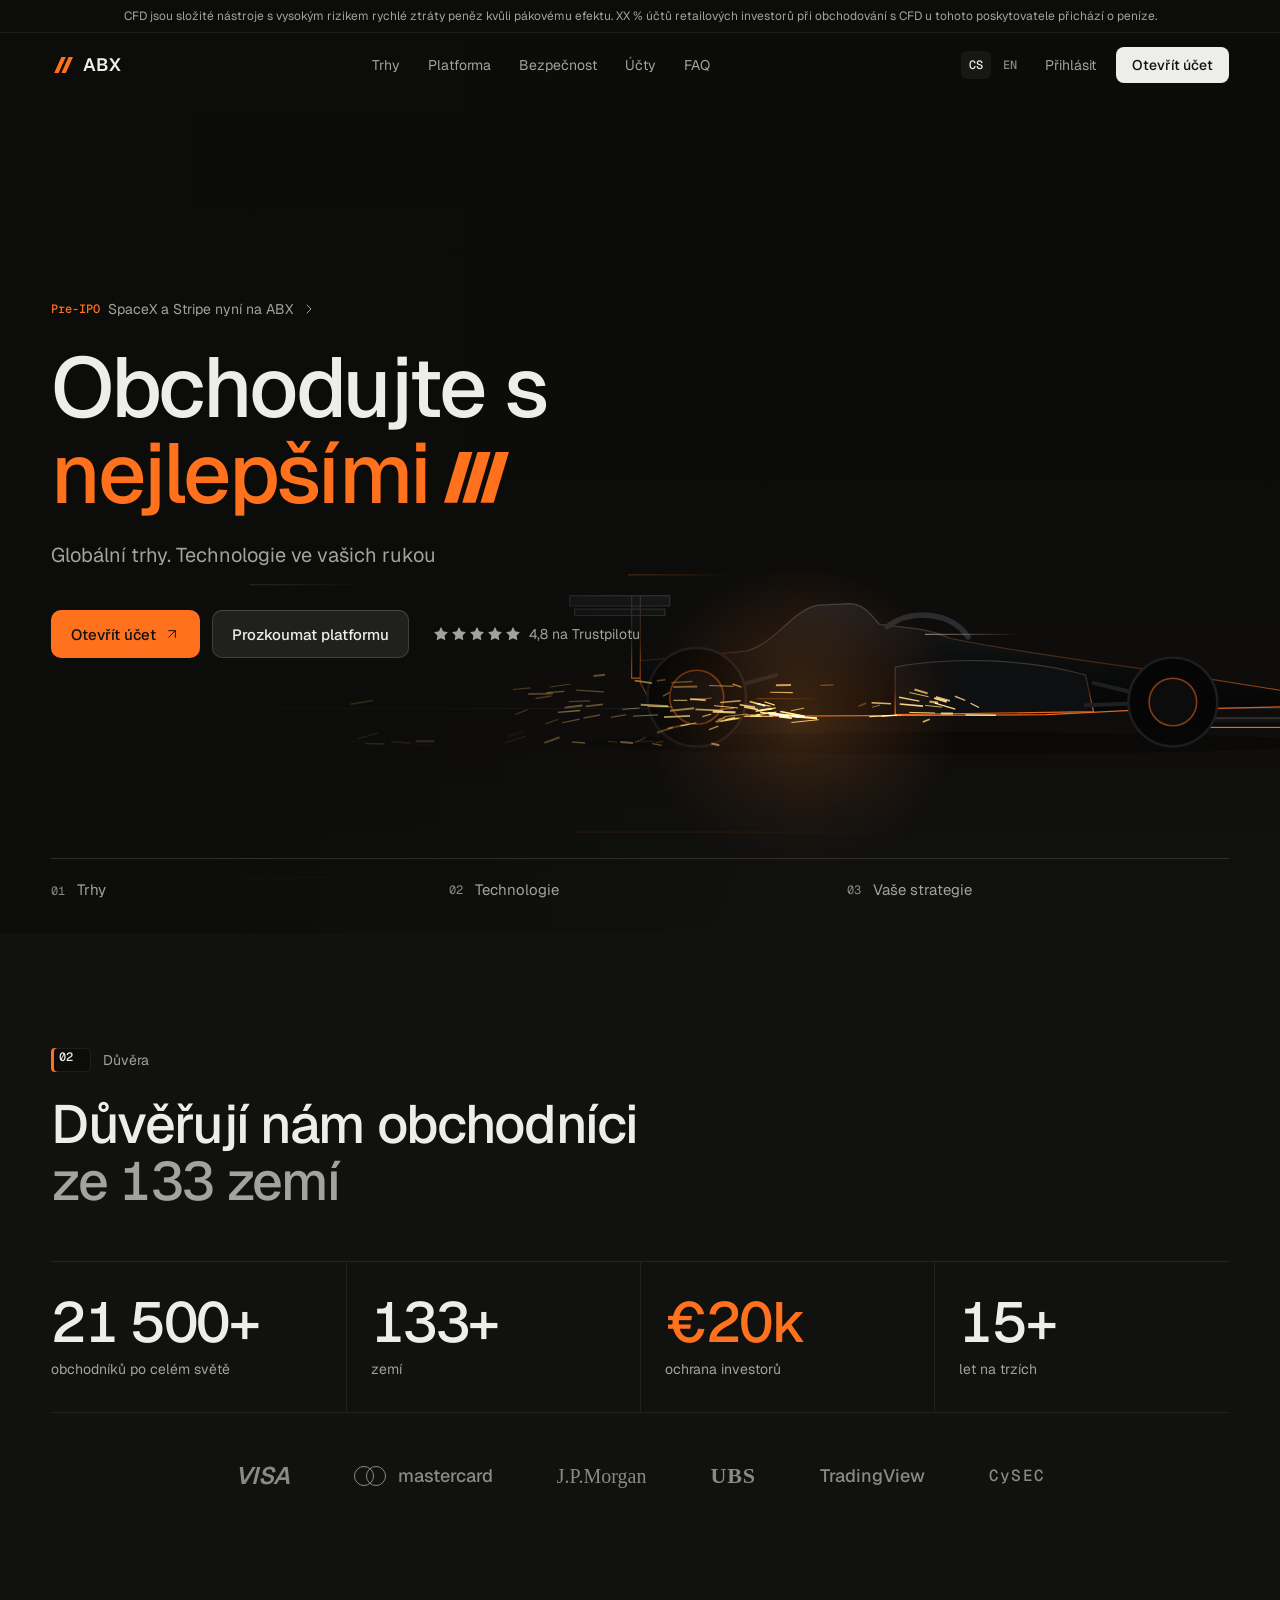
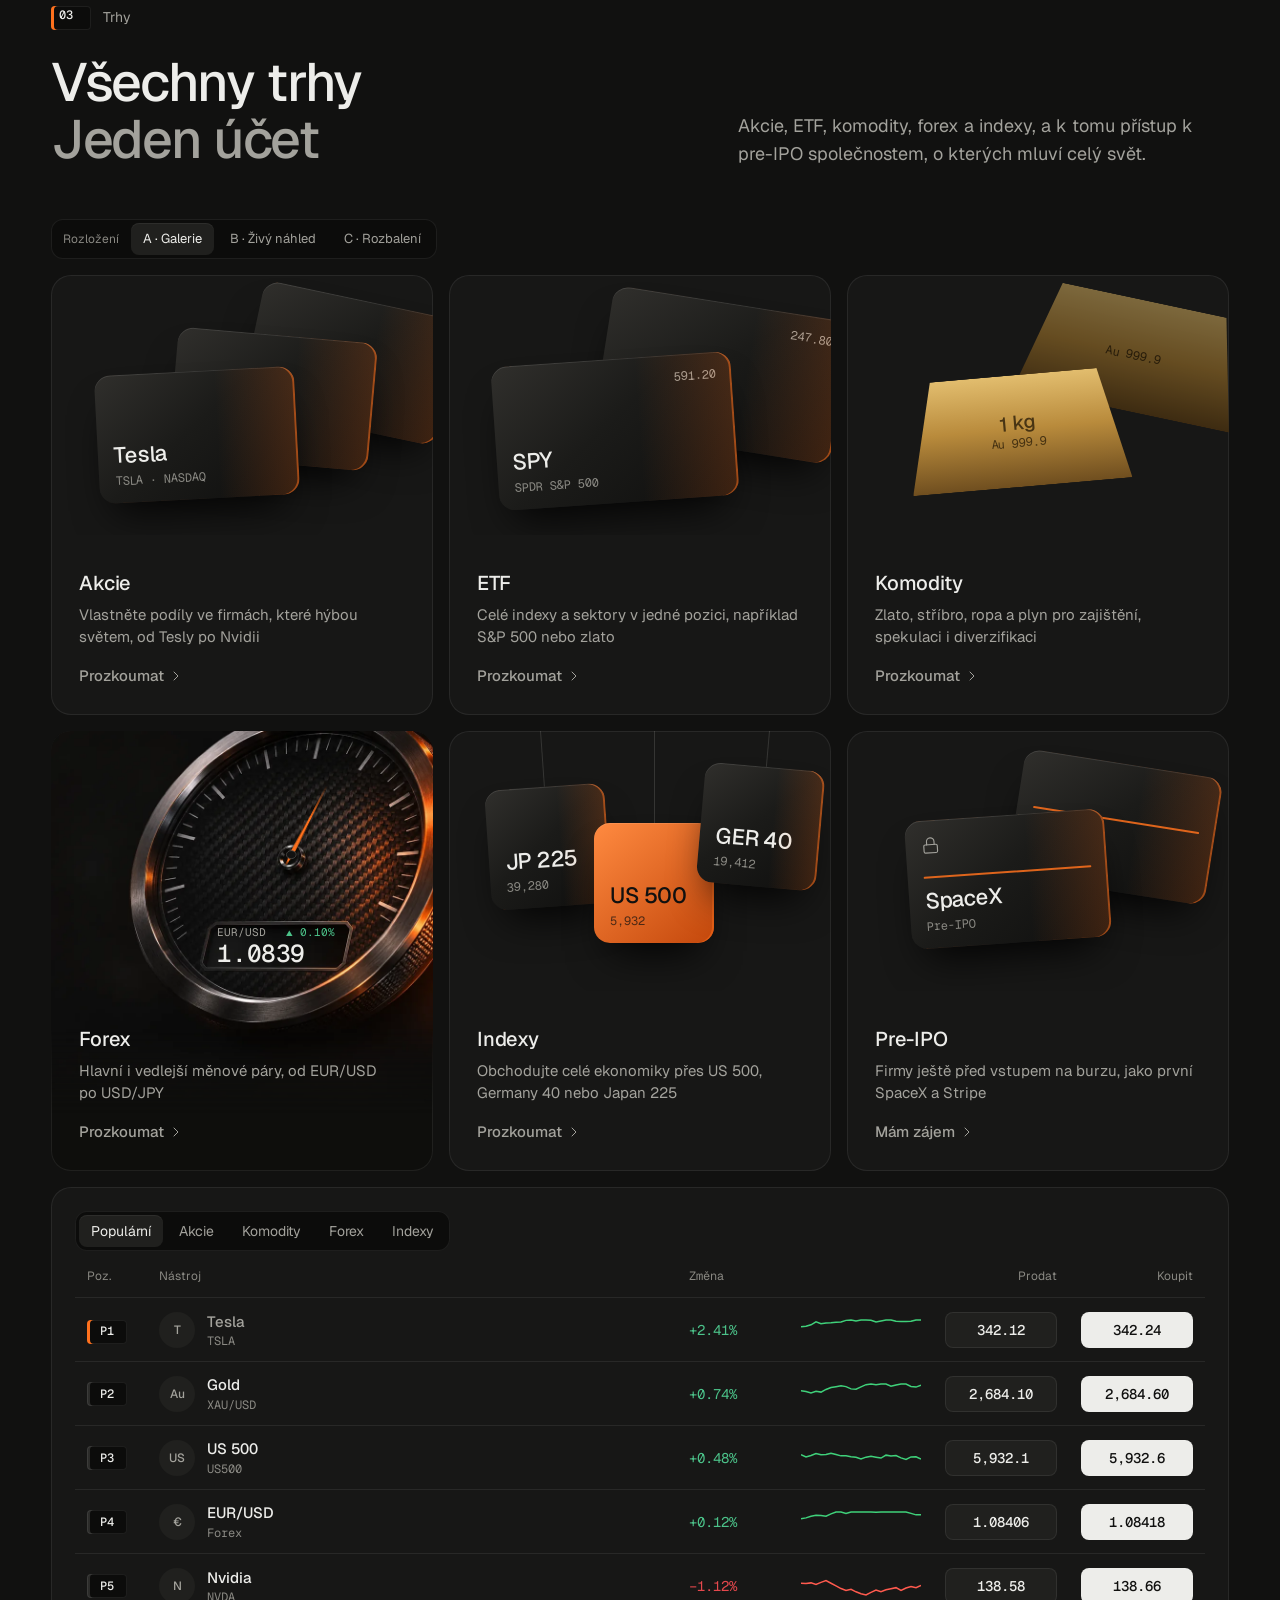
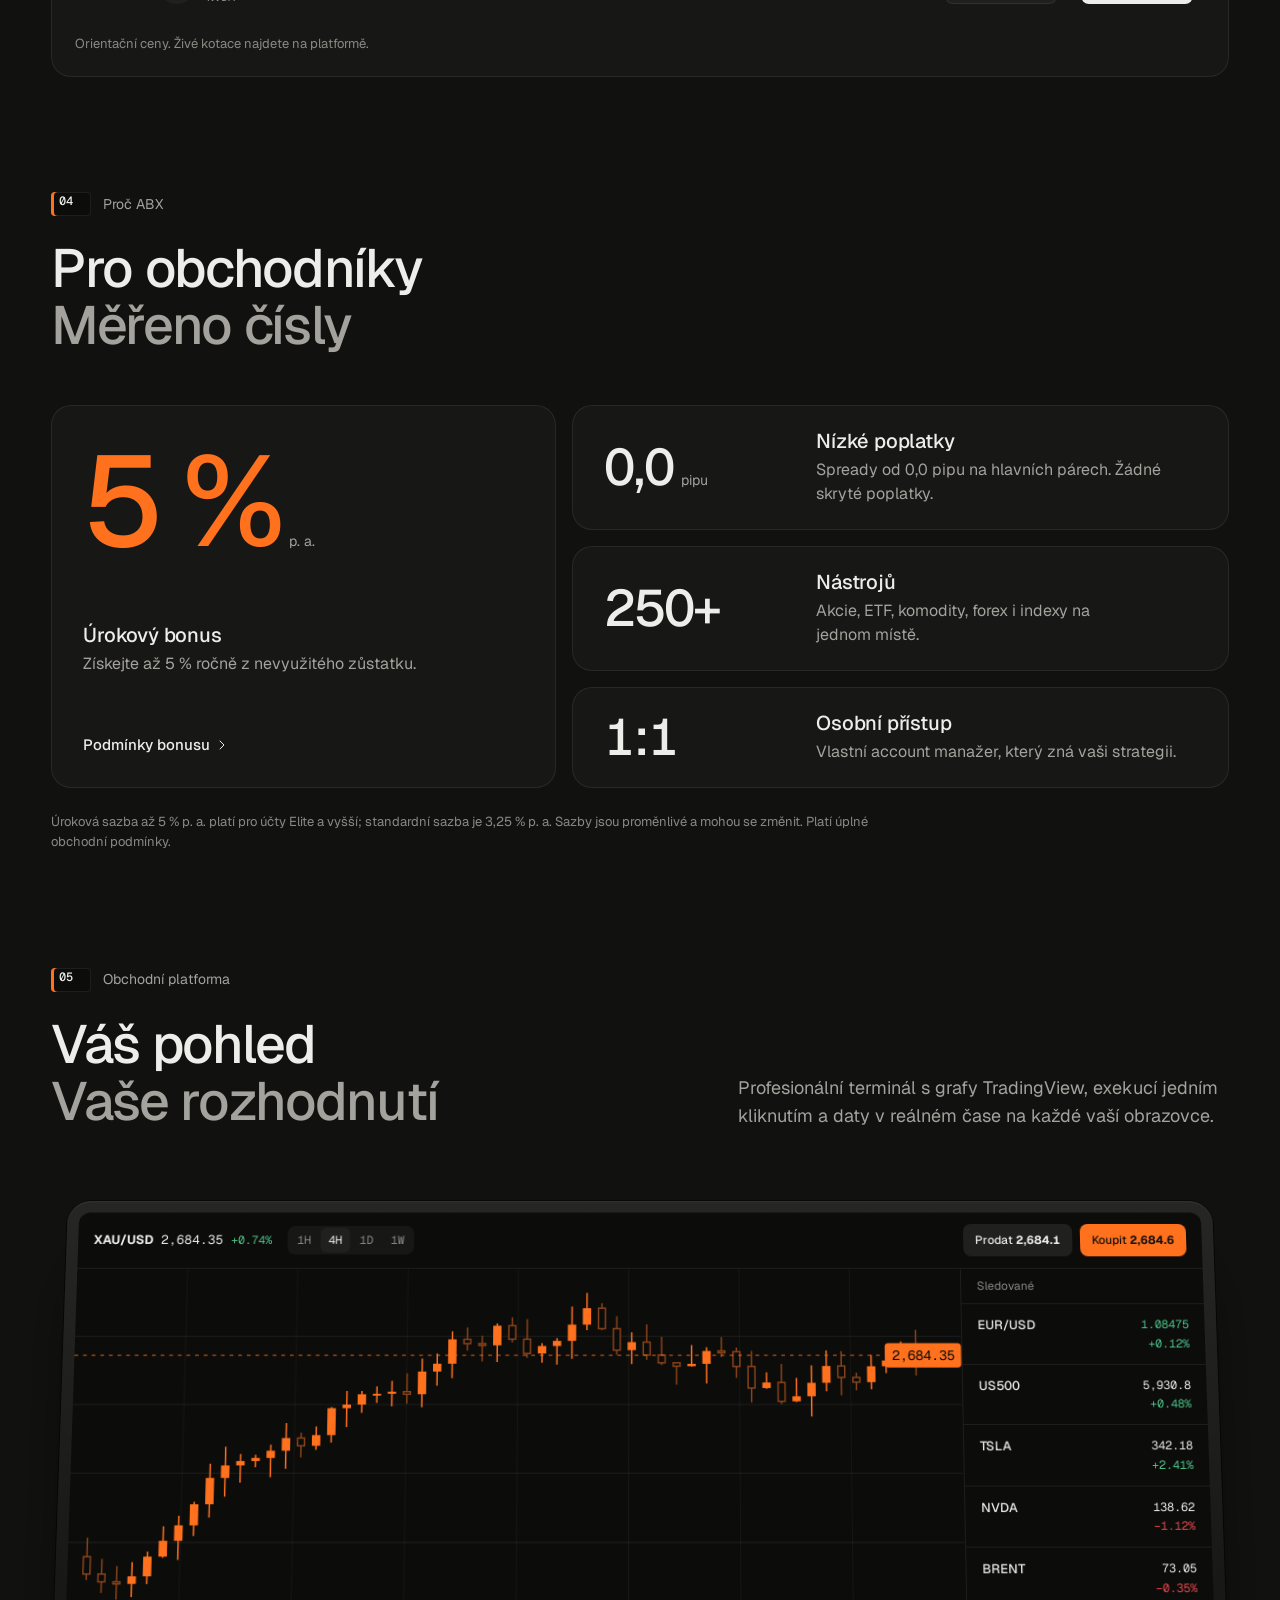
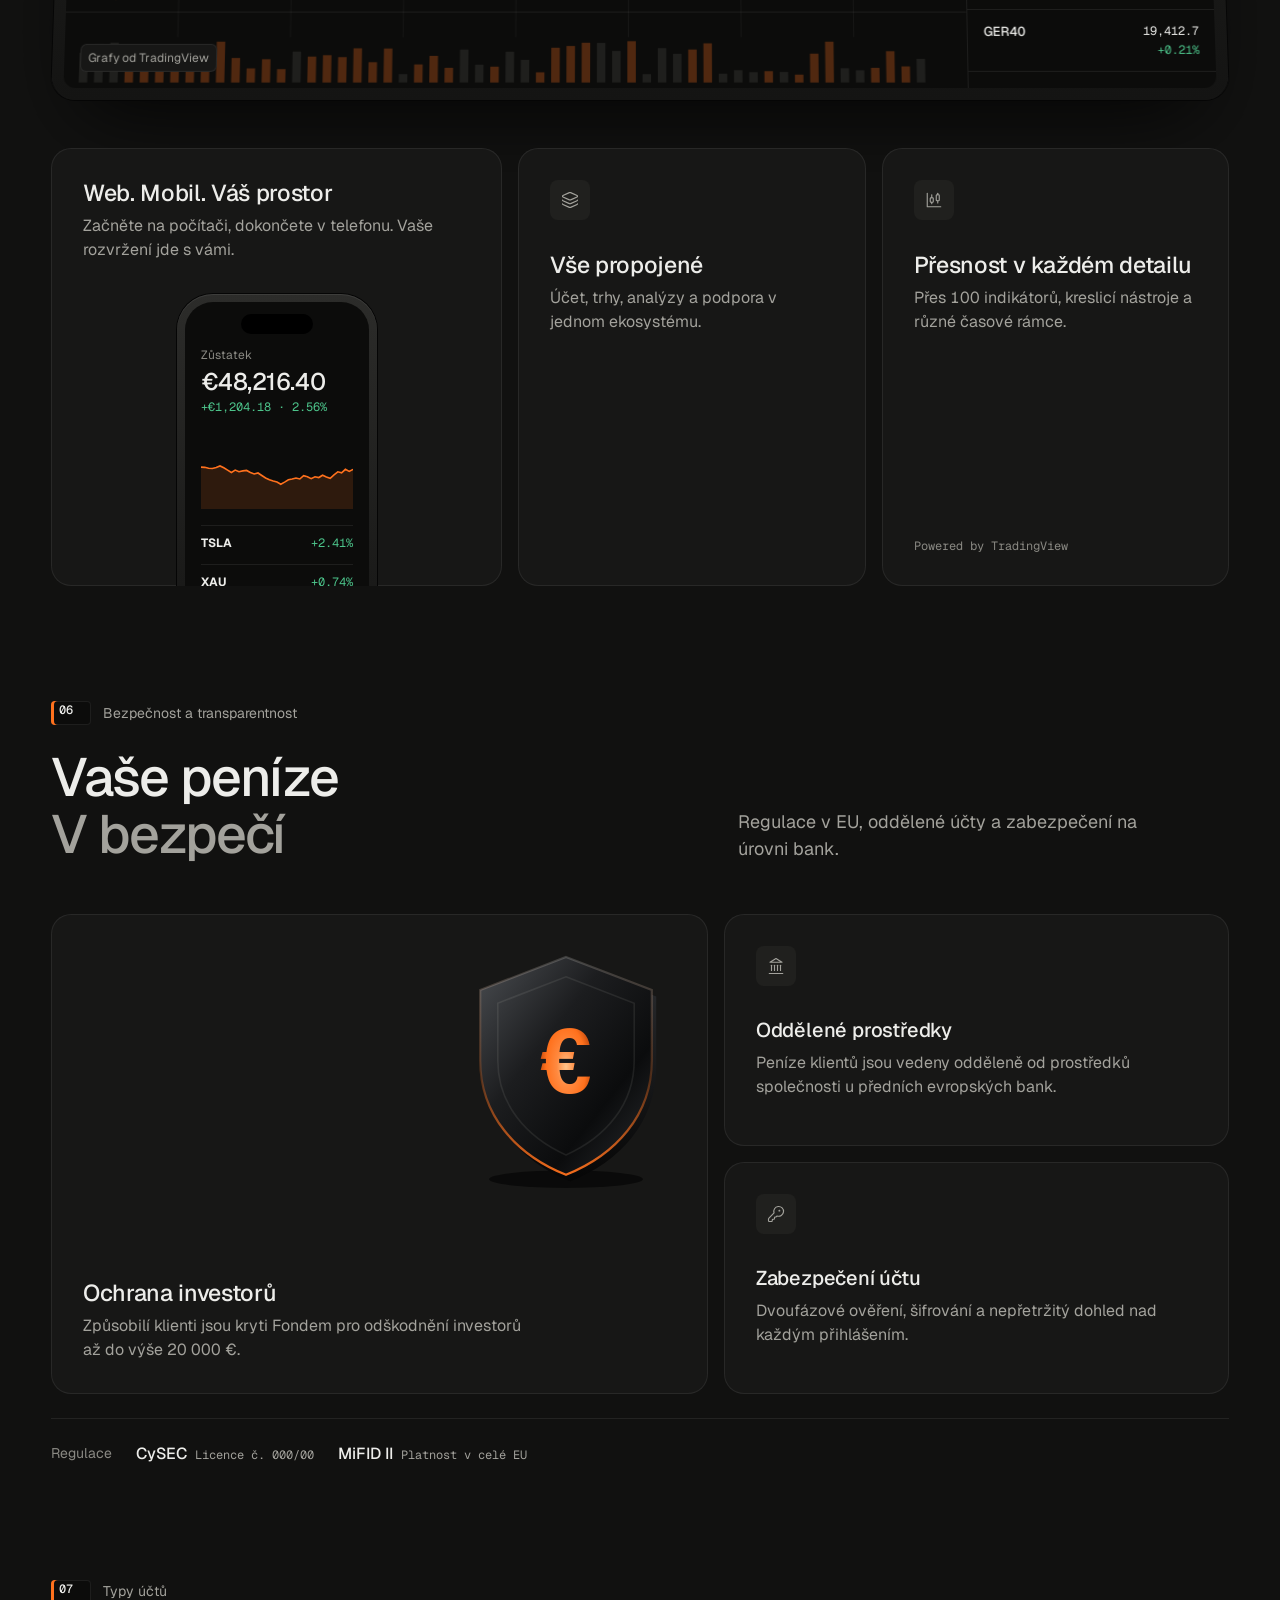
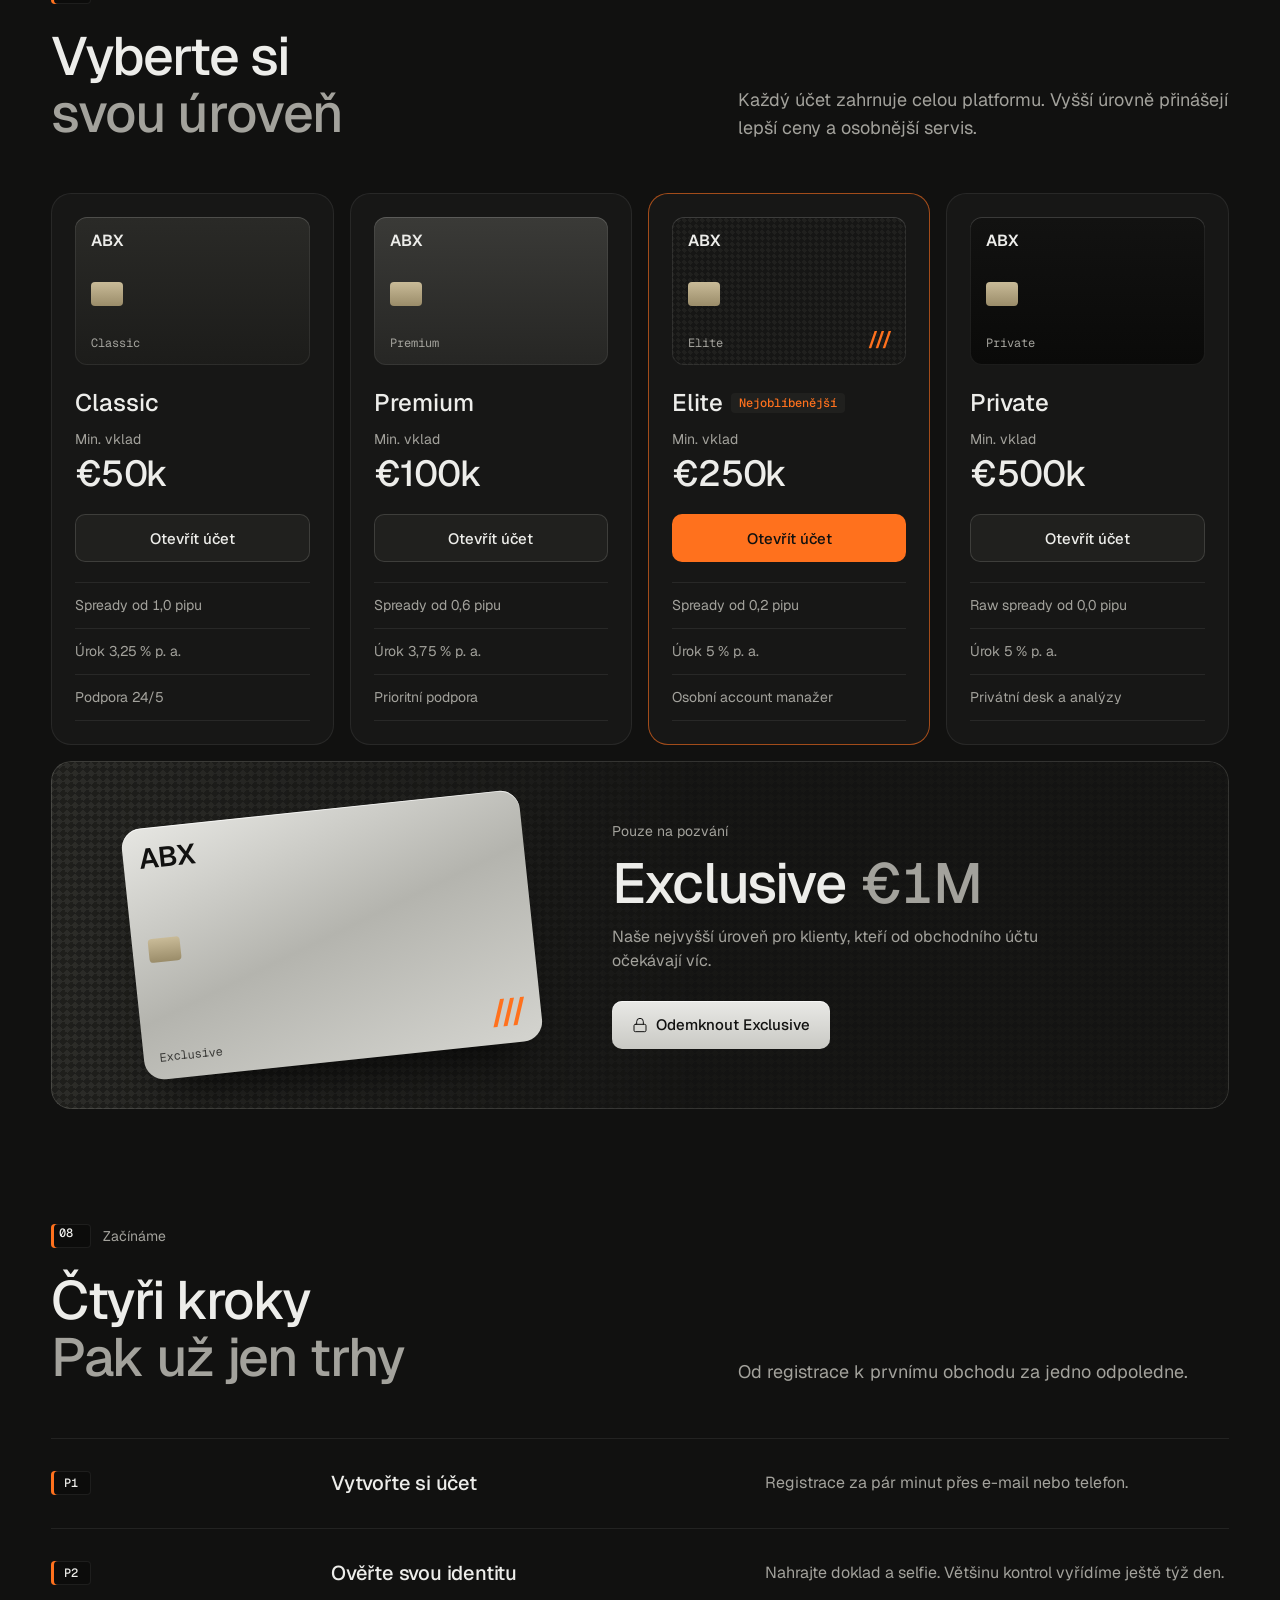
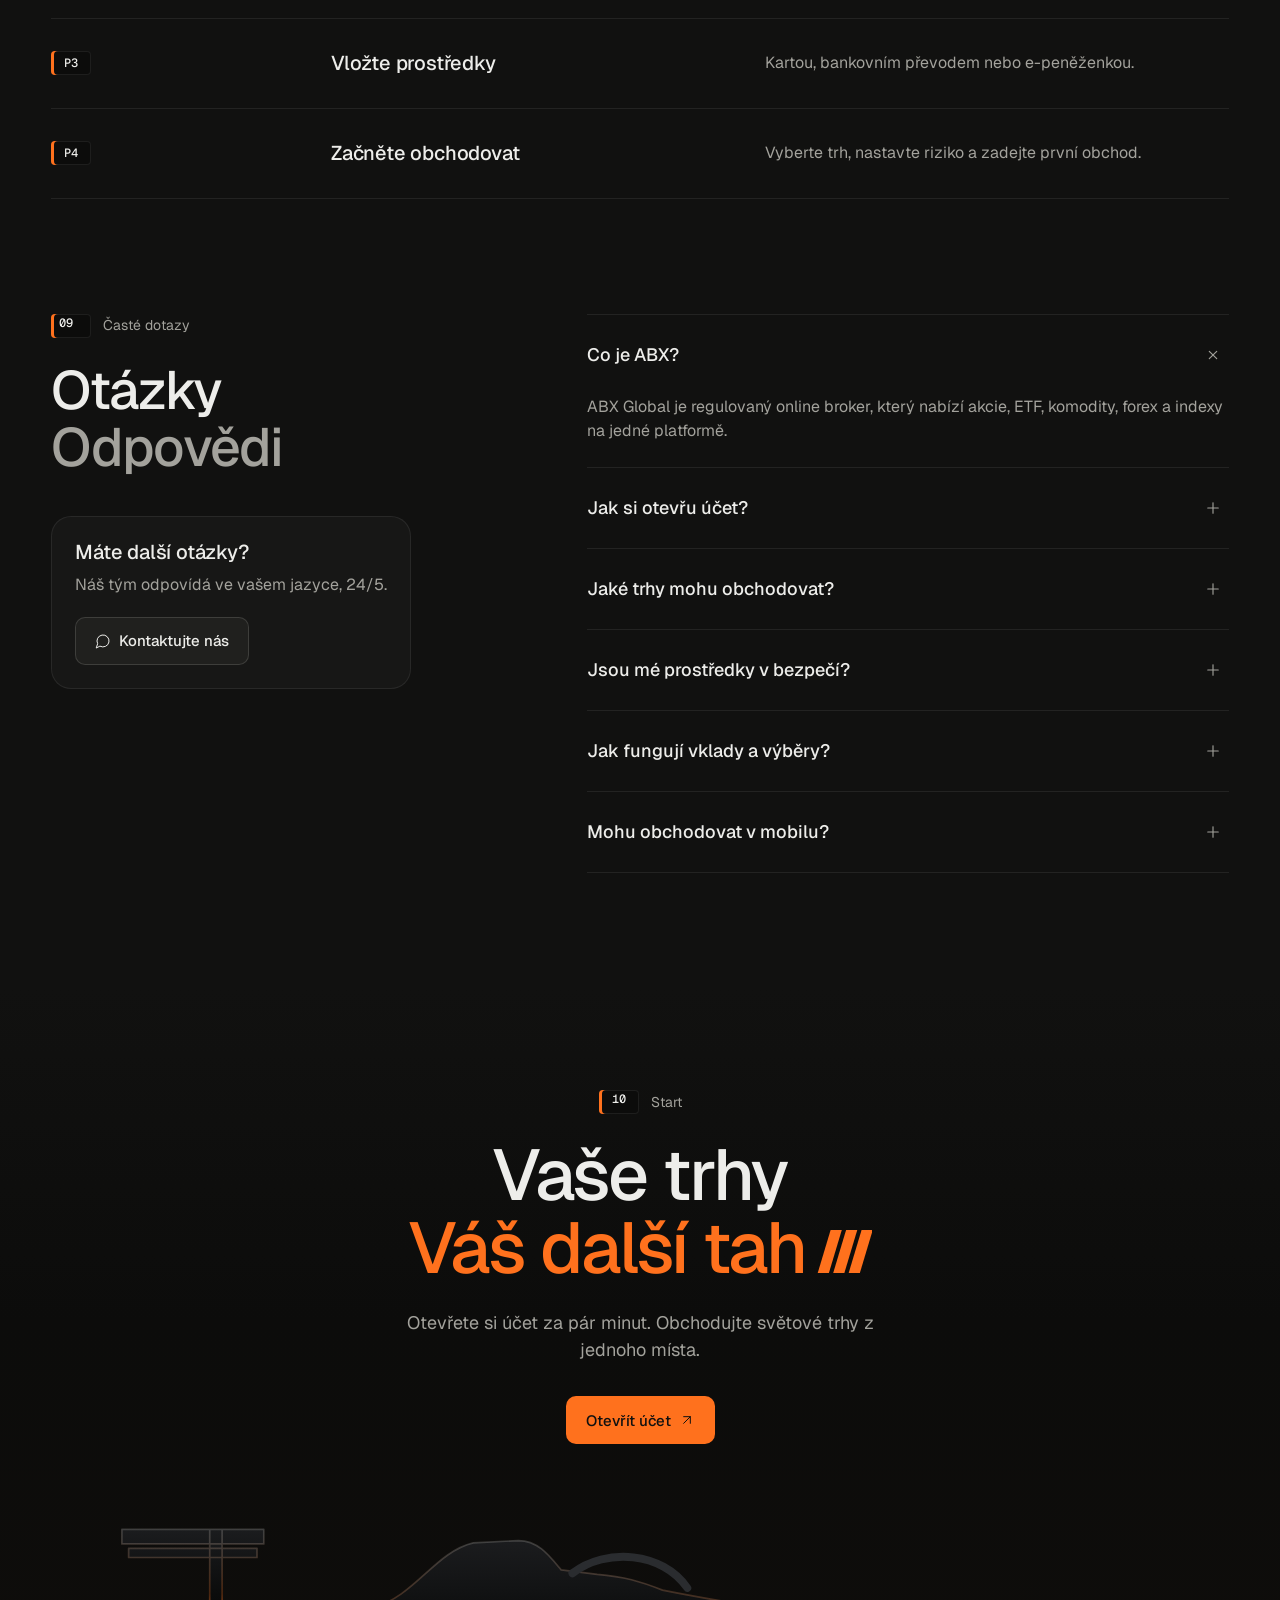
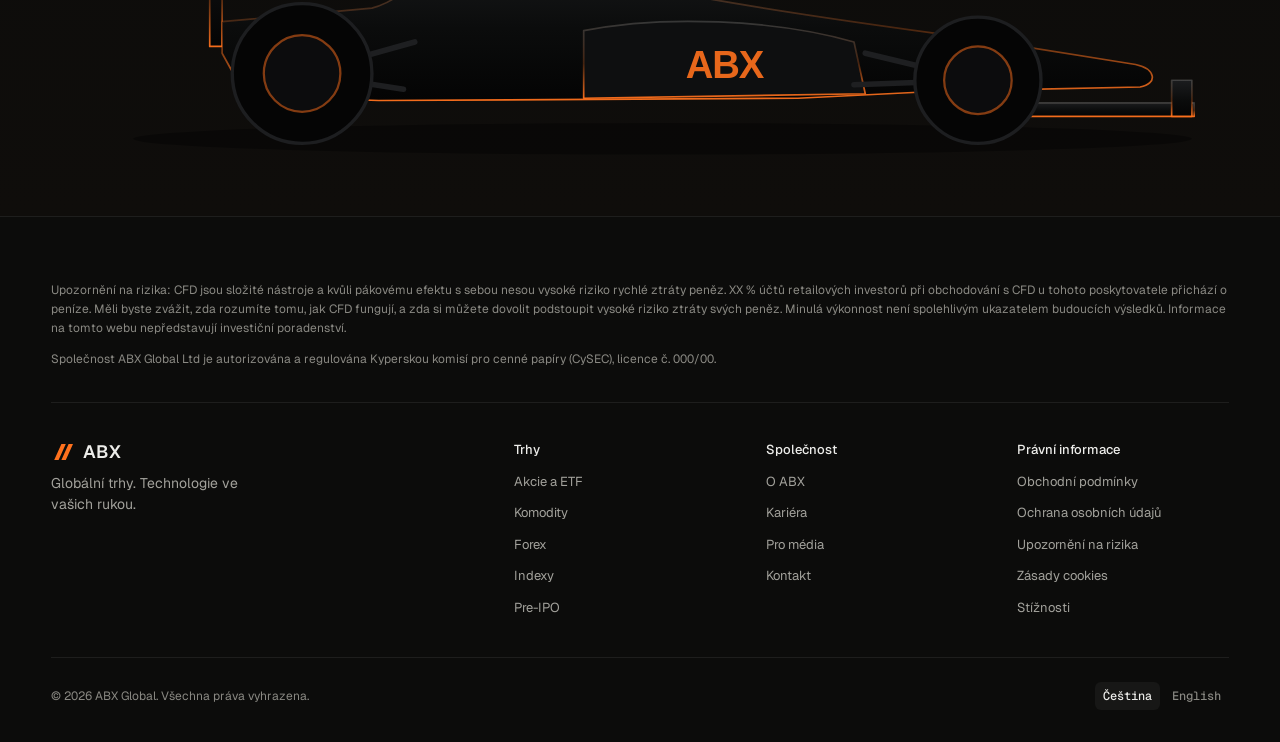
==== commit fc23c771: "Markets A: forex card with rendered gauge, live rate and moving needle GPT Image render (gunmetal an" ====
--- a/abx-site/index.html
+++ b/abx-site/index.html
@@ -248,8 +248,12 @@
         <div class="mka-art" aria-hidden="true"><div class="bar bar-1"><span>Au 999.9</span></div><div class="bar bar-2"><b>1 kg</b><span>Au 999.9</span></div></div>
         <div class="mka-body"><h3 class="h4">Komodity</h3><p>Zlato, stříbro, ropa a plyn pro zajištění, spekulaci i diverzifikaci</p><span class="more">Prozkoumat<svg class="ic" aria-hidden="true"><use href="#i-chevron"/></svg></span></div>
       </a></li>
-      <li><a class="mka mka-fx" href="#">
-        <div class="mka-art" aria-hidden="true"><div class="slab sl-rate sl-1"><em>152.31</em><span>USD/JPY</span></div><div class="slab sl-rate sl-2"><em>1.2951</em><span>GBP/USD</span></div><div class="slab sl-rate sl-3"><em>1.0841</em><span>EUR/USD</span></div></div>
+      <li><a class="mka mka-fx mka-photo" href="#">
+        <div class="mka-art" aria-hidden="true"><div class="fx-sq">
+          <img src="assets/img/markets/forex-800.webp" srcset="assets/img/markets/forex-800.webp 800w, assets/img/markets/forex-1254.webp 1254w" sizes="(max-width: 680px) 100vw, (max-width: 1100px) 50vw, 460px" width="1254" height="1254" alt="" loading="lazy" decoding="async">
+          <svg class="fx-needle" viewBox="0 0 1254 1254"><g transform="translate(789 406) scale(1 .82)"><g class="fx-n" data-fx-needle><polygon points="-7,0 0,-300 7,0 0,48"/></g><circle class="fx-cap" r="16"/></g></svg>
+          <div class="fx-win" data-fx><span class="fx-top">EUR/USD <i class="up" data-fx-chg>▲ 0.12%</i></span><b data-fx-rate>1.0841</b></div>
+        </div></div>
         <div class="mka-body"><h3 class="h4">Forex</h3><p>Hlavní i vedlejší měnové páry, od EUR/USD po USD/JPY</p><span class="more">Prozkoumat<svg class="ic" aria-hidden="true"><use href="#i-chevron"/></svg></span></div>
       </a></li>
       <li><a class="mka mka-idx" href="#">
--- a/abx-site/assets/css/site.css
+++ b/abx-site/assets/css/site.css
@@ -236,6 +236,22 @@
 .sl-hot{background:linear-gradient(140deg,#ff8a40,#c4480c)}
 .sl-hot::after{display:none}
 .sl-hot b{color:var(--on-orange)} .sl-hot span{color:rgba(17,17,16,.7)}
+
+/* A · photo cards: the render fills the card, live figures sit in the blank display */
+.mka-photo{background:#0e0e0c}
+.mka-photo .mka-art{position:absolute;inset:0;height:auto}
+.mka-photo .mka-body{position:relative;z-index:2}
+@media (hover:hover) and (pointer:fine){.mka-photo:hover{background:#0e0e0c}}
+.fx-sq{position:absolute;left:0;top:0;width:100%;aspect-ratio:1;container-type:inline-size;-webkit-mask:linear-gradient(#000 78%,transparent);mask:linear-gradient(#000 78%,transparent)}
+.fx-sq img{display:block;width:100%;height:100%}
+.fx-needle{position:absolute;inset:0;width:100%;height:100%}
+.fx-n{transform:rotate(var(--a,26deg));transition:transform 900ms var(--ease);filter:drop-shadow(4px 8px 6px rgba(0,0,0,.55))}
+.fx-n polygon{fill:var(--orange)}
+.fx-cap{fill:#121211;stroke:#4a4945;stroke-width:3}
+.fx-win{position:absolute;left:40.8%;top:50.7%;width:36.4%;height:11.2%;display:flex;flex-direction:column;justify-content:center;gap:.8cqw;padding:0 2.8cqw;color:var(--fg)}
+.fx-top{display:flex;justify-content:space-between;gap:4px;white-space:nowrap;font:400 max(11px,2.4cqw)/1 var(--f-mono);color:var(--fg-2)}
+.fx-top i{font-style:normal}
+.fx-win b{font:500 6.4cqw/1 var(--f-mono);letter-spacing:-.02em}
 
 /* B · Live preview: the instrument widget rises from the card's bottom edge */
 .mkb{display:flex;flex-direction:column;height:440px}
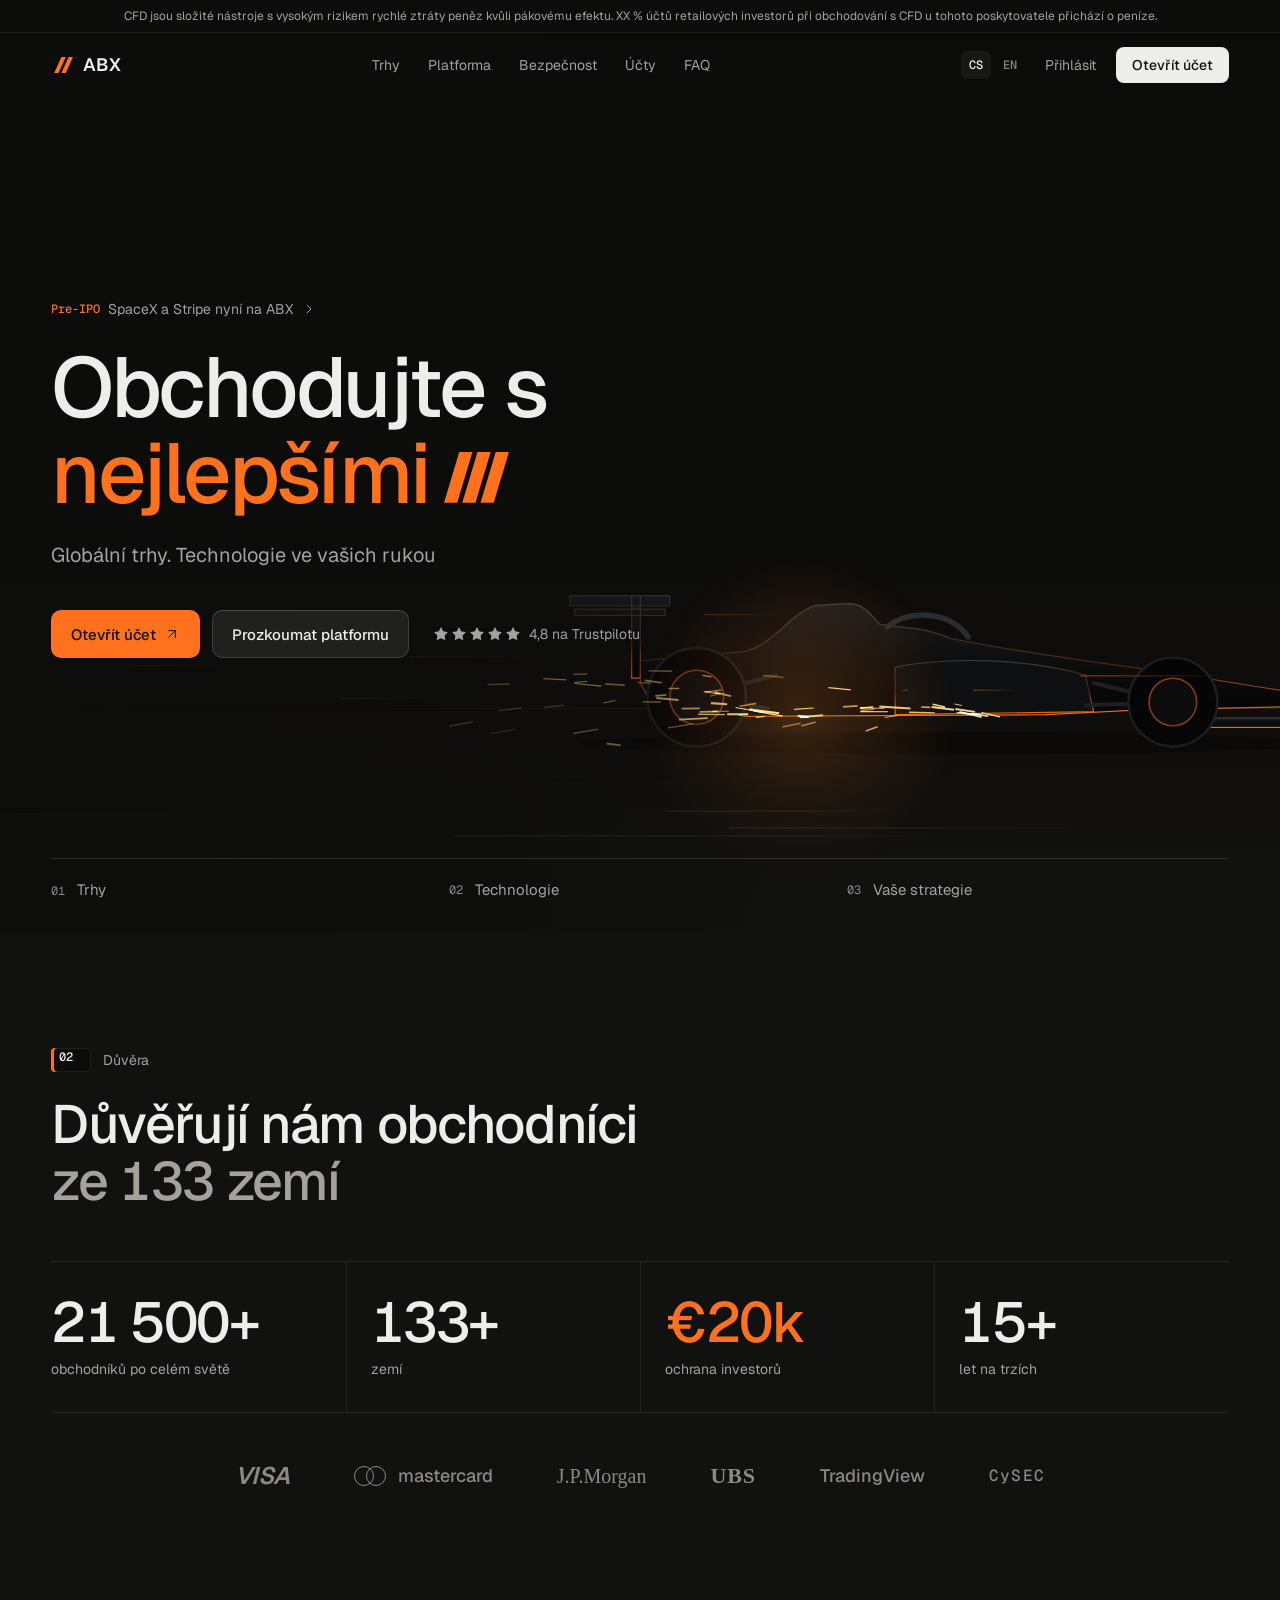
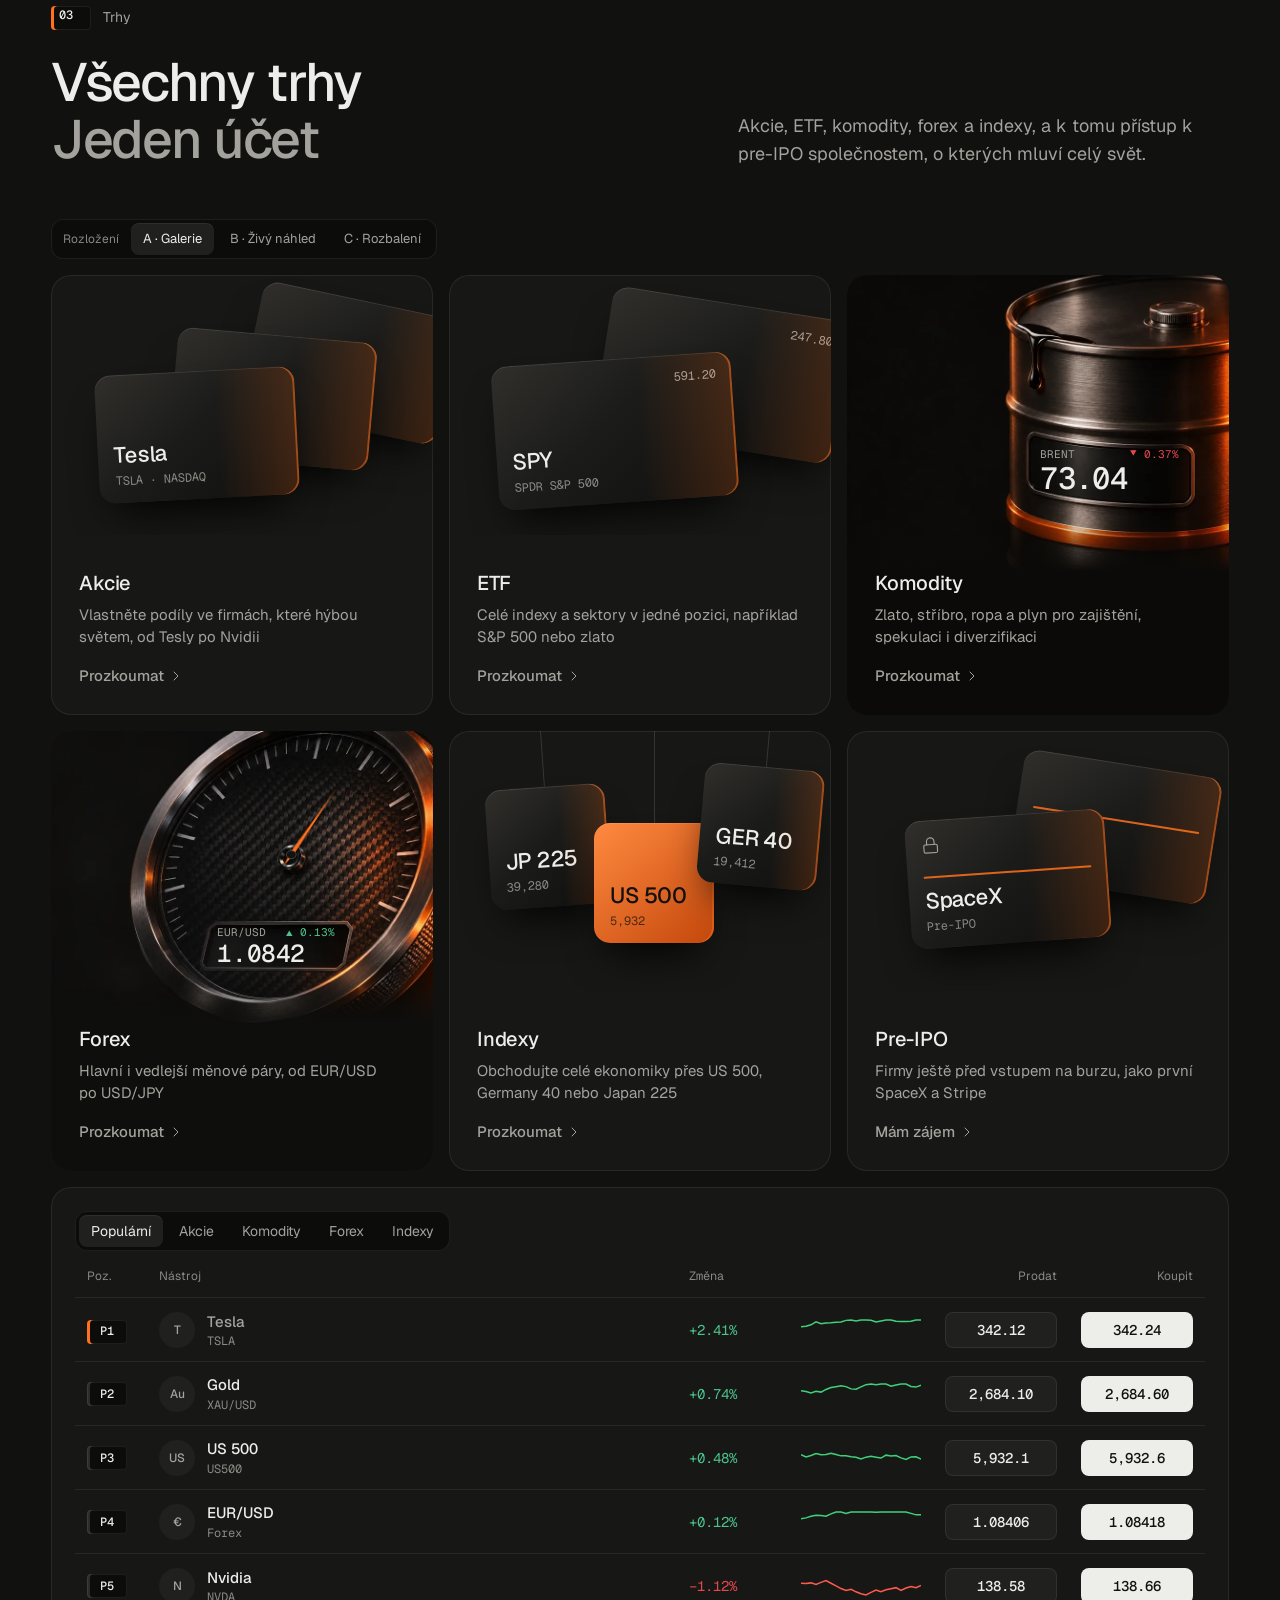
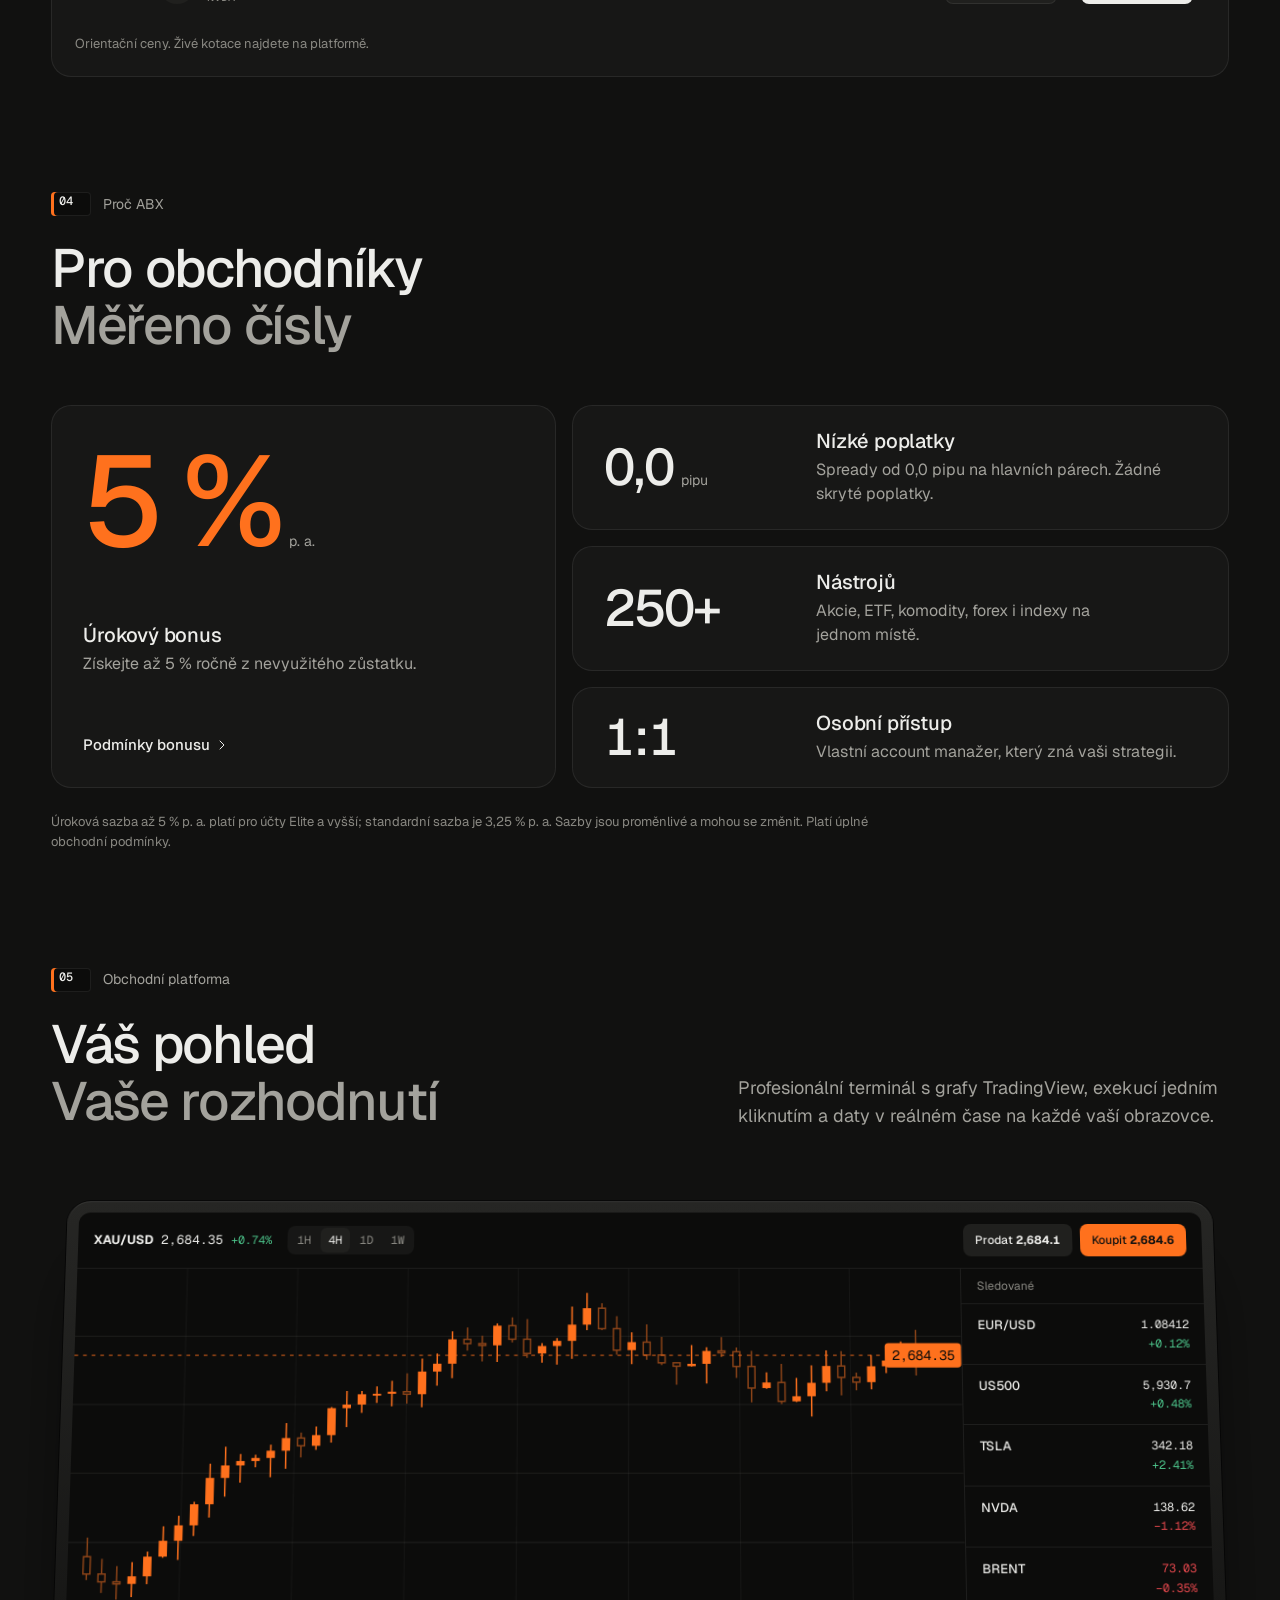
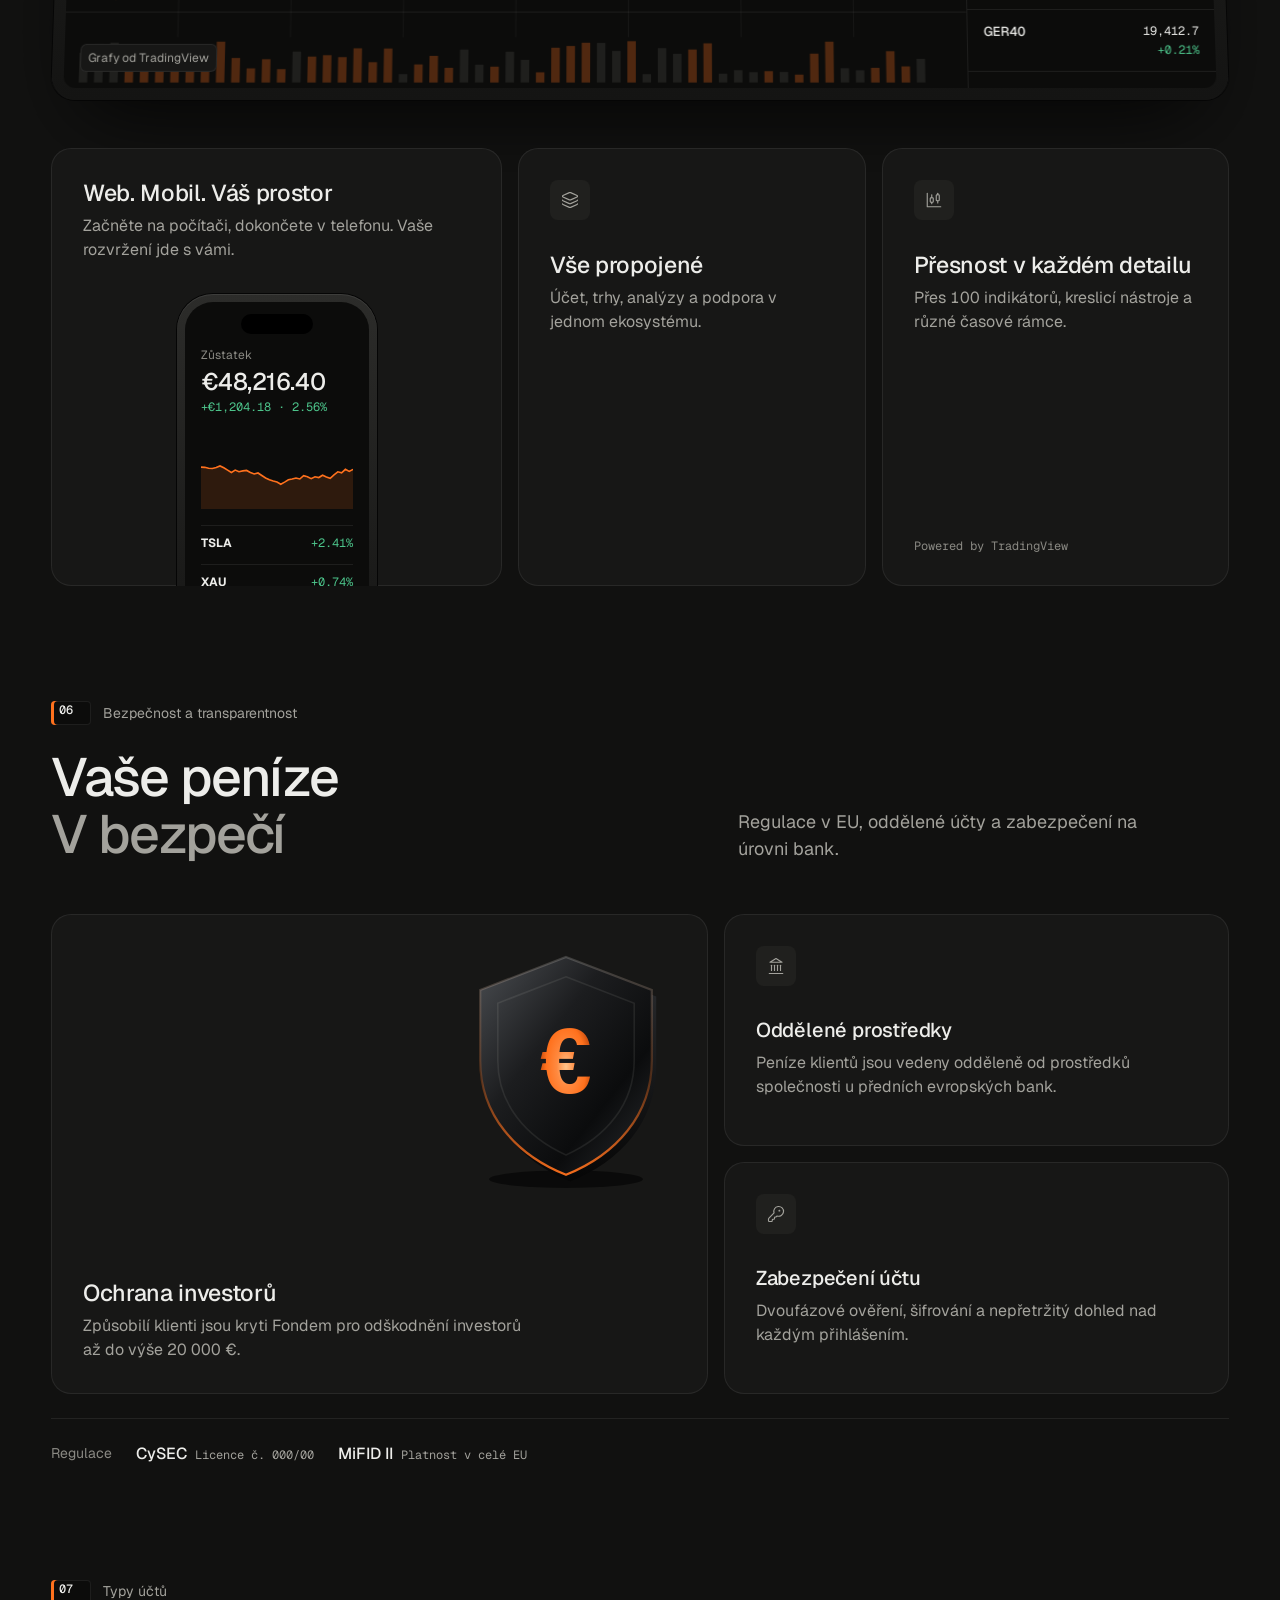
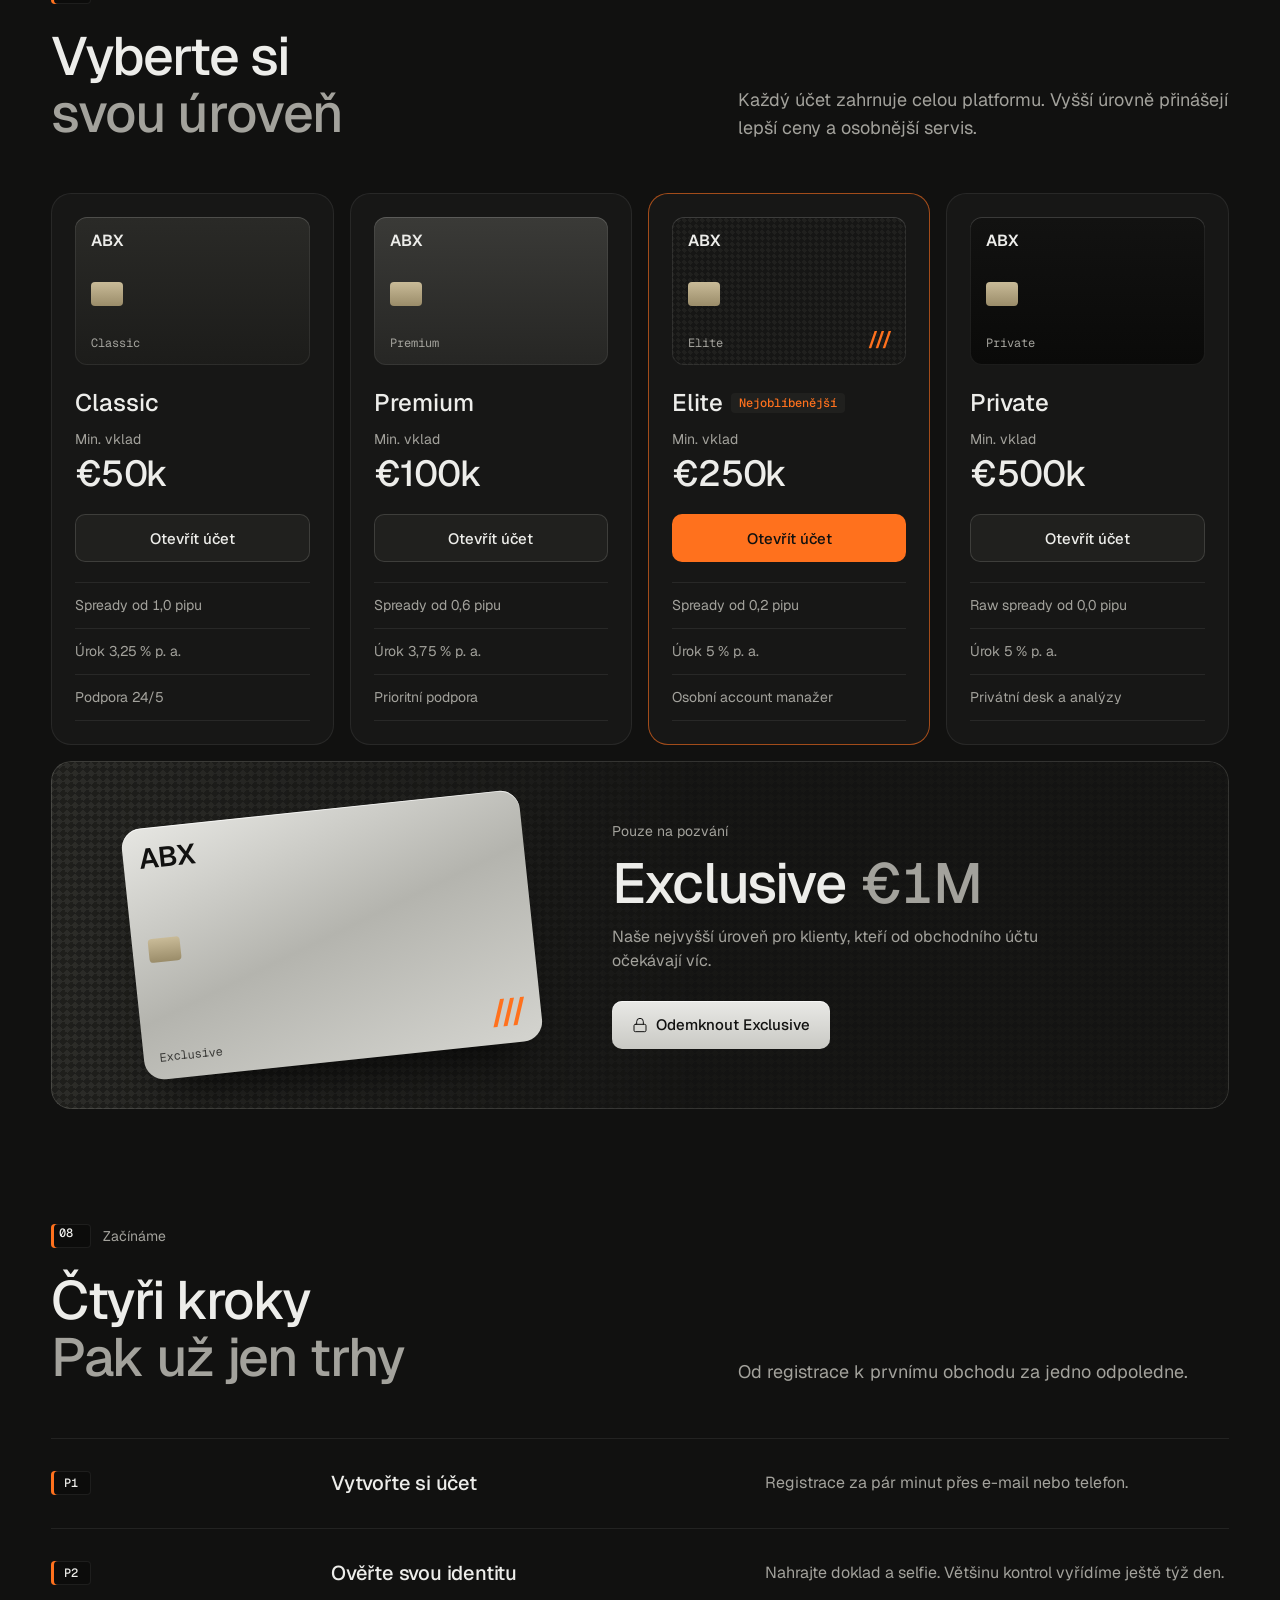
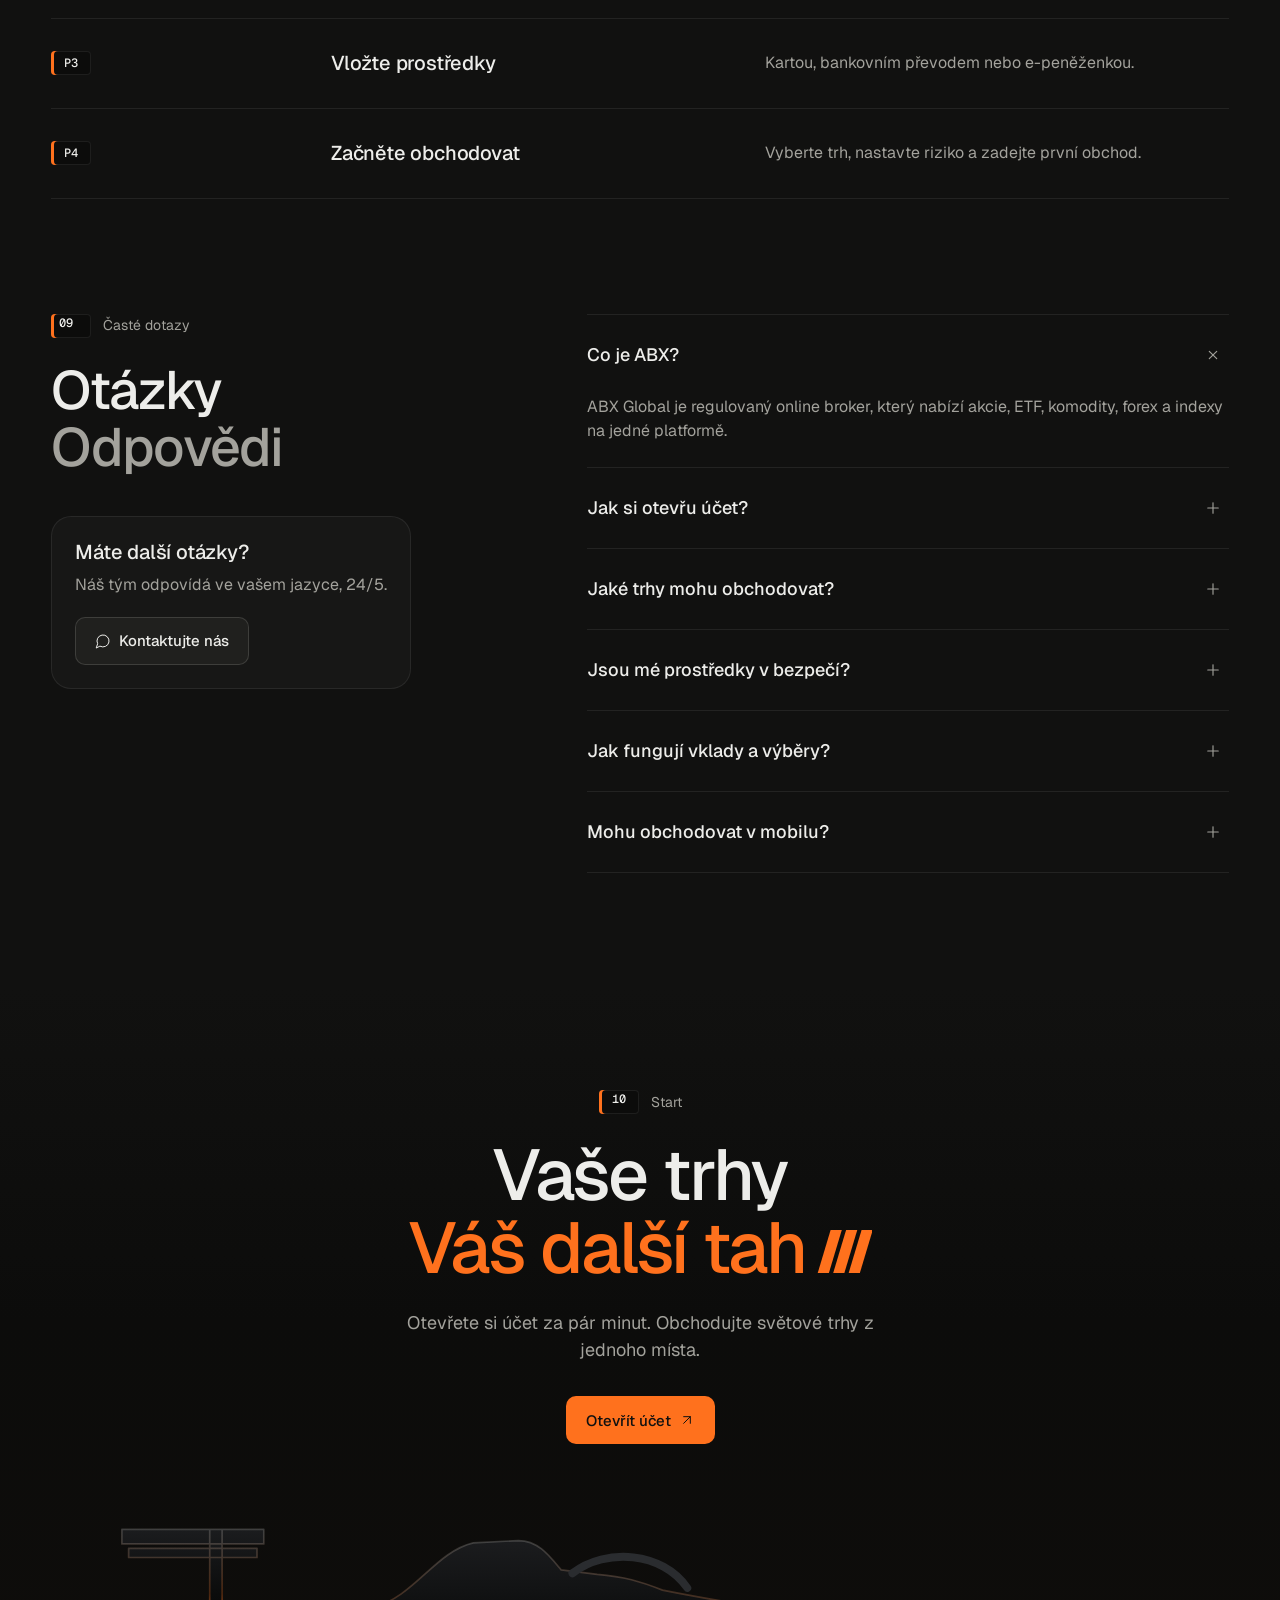
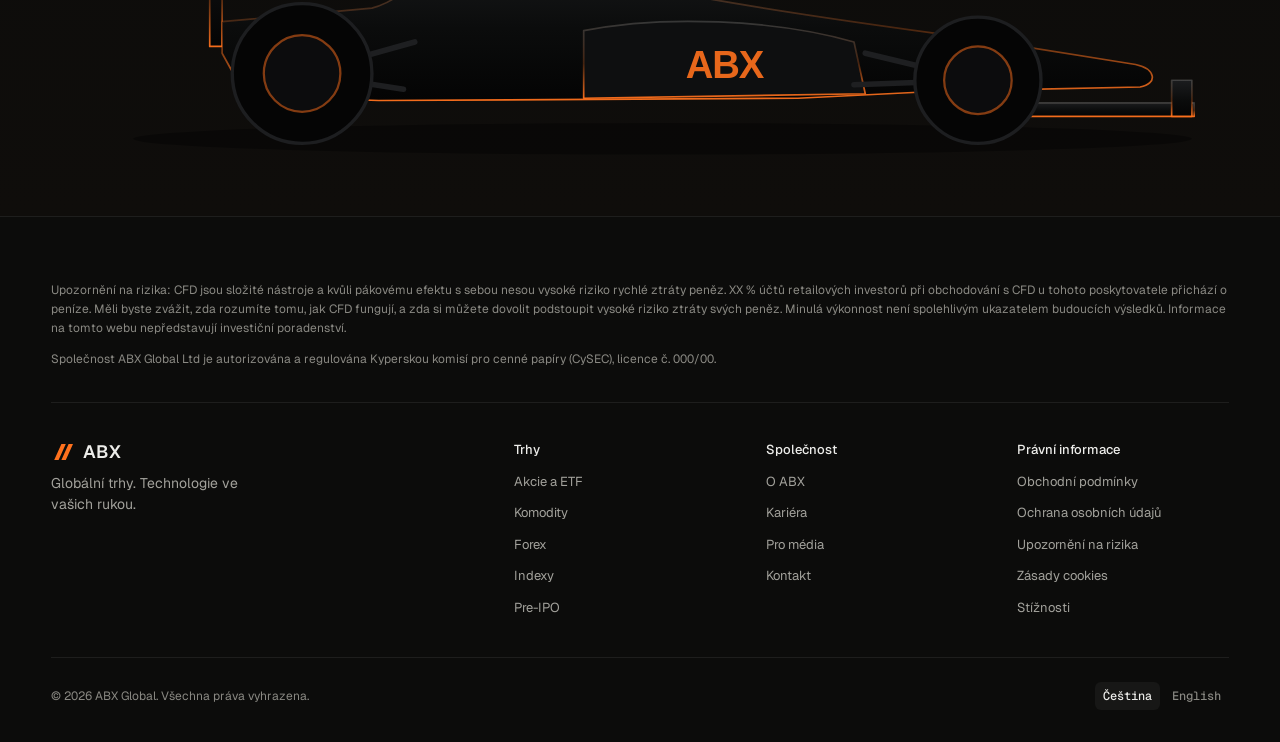
==== commit 90a7eec2: "Markets A: commodities card with rendered oil barrel and live Brent price Photo-card overlay is now " ====
--- a/abx-site/index.html
+++ b/abx-site/index.html
@@ -244,15 +244,18 @@
         <div class="mka-art" aria-hidden="true"><div class="slab sl-wide sl-1"><b>GLD</b><span>SPDR Gold Shares</span><em>247.80</em></div><div class="slab sl-wide sl-2"><b>SPY</b><span>SPDR S&amp;P 500</span><em>591.20</em></div></div>
         <div class="mka-body"><h3 class="h4">ETF</h3><p>Celé indexy a sektory v jedné pozici, například S&amp;P 500 nebo zlato</p><span class="more">Prozkoumat<svg class="ic" aria-hidden="true"><use href="#i-chevron"/></svg></span></div>
       </a></li>
-      <li><a class="mka mka-comm" href="#">
-        <div class="mka-art" aria-hidden="true"><div class="bar bar-1"><span>Au 999.9</span></div><div class="bar bar-2"><b>1 kg</b><span>Au 999.9</span></div></div>
+      <li><a class="mka mka-comm mka-photo" href="#" style="--bg:#0c0a08">
+        <div class="mka-art" aria-hidden="true"><div class="ph-sq">
+          <img src="assets/img/markets/commodities-800.webp" srcset="assets/img/markets/commodities-800.webp 800w, assets/img/markets/commodities-1254.webp 1254w" sizes="(max-width: 680px) 100vw, (max-width: 1100px) 50vw, 460px" width="1254" height="1254" alt="" loading="lazy" decoding="async">
+          <div class="ph-win" style="--wx:47.8%;--wy:43.6%;--ww:42%;--wh:15.8%;--px:8cqw" data-live data-open="73.31" data-price="73.05" data-dec="2" data-vol="0.0012"><span class="ph-top">BRENT <i class="up" data-live-chg></i></span><b data-live-px></b></div>
+        </div></div>
         <div class="mka-body"><h3 class="h4">Komodity</h3><p>Zlato, stříbro, ropa a plyn pro zajištění, spekulaci i diverzifikaci</p><span class="more">Prozkoumat<svg class="ic" aria-hidden="true"><use href="#i-chevron"/></svg></span></div>
       </a></li>
-      <li><a class="mka mka-fx mka-photo" href="#">
-        <div class="mka-art" aria-hidden="true"><div class="fx-sq">
+      <li><a class="mka mka-fx mka-photo" href="#" style="--bg:#0e0e0c">
+        <div class="mka-art" aria-hidden="true"><div class="ph-sq">
           <img src="assets/img/markets/forex-800.webp" srcset="assets/img/markets/forex-800.webp 800w, assets/img/markets/forex-1254.webp 1254w" sizes="(max-width: 680px) 100vw, (max-width: 1100px) 50vw, 460px" width="1254" height="1254" alt="" loading="lazy" decoding="async">
-          <svg class="fx-needle" viewBox="0 0 1254 1254"><g transform="translate(789 406) scale(1 .82)"><g class="fx-n" data-fx-needle><polygon points="-7,0 0,-300 7,0 0,48"/></g><circle class="fx-cap" r="16"/></g></svg>
-          <div class="fx-win" data-fx><span class="fx-top">EUR/USD <i class="up" data-fx-chg>▲ 0.12%</i></span><b data-fx-rate>1.0841</b></div>
+          <svg class="ph-needle" viewBox="0 0 1254 1254"><g transform="translate(789 406) scale(1 .82)"><g class="ph-n" data-live-needle><polygon points="-7,0 0,-300 7,0 0,48"/></g><circle class="ph-cap" r="16"/></g></svg>
+          <div class="ph-win" style="--wx:40.8%;--wy:50.7%;--ww:36.4%;--wh:11.2%" data-live data-open="1.08280" data-price="1.08412" data-dec="4" data-vol="0.0004"><span class="ph-top">EUR/USD <i class="up" data-live-chg></i></span><b data-live-px></b></div>
         </div></div>
         <div class="mka-body"><h3 class="h4">Forex</h3><p>Hlavní i vedlejší měnové páry, od EUR/USD po USD/JPY</p><span class="more">Prozkoumat<svg class="ic" aria-hidden="true"><use href="#i-chevron"/></svg></span></div>
       </a></li>
--- a/abx-site/assets/css/site.css
+++ b/abx-site/assets/css/site.css
@@ -237,21 +237,23 @@
 .sl-hot::after{display:none}
 .sl-hot b{color:var(--on-orange)} .sl-hot span{color:rgba(17,17,16,.7)}
 
-/* A · photo cards: the render fills the card, live figures sit in the blank display */
-.mka-photo{background:#0e0e0c}
+/* A · photo cards: the render fills the card, live figures sit in the blank display.
+   Each card sets --bg (the render's own background) and the display box (--wx, --wy, --ww, --wh in % of the square). */
+.mka-photo{background:var(--bg,#0e0e0c)}
 .mka-photo .mka-art{position:absolute;inset:0;height:auto}
 .mka-photo .mka-body{position:relative;z-index:2}
-@media (hover:hover) and (pointer:fine){.mka-photo:hover{background:#0e0e0c}}
-.fx-sq{position:absolute;left:0;top:0;width:100%;aspect-ratio:1;container-type:inline-size;-webkit-mask:linear-gradient(#000 78%,transparent);mask:linear-gradient(#000 78%,transparent)}
-.fx-sq img{display:block;width:100%;height:100%}
-.fx-needle{position:absolute;inset:0;width:100%;height:100%}
-.fx-n{transform:rotate(var(--a,26deg));transition:transform 900ms var(--ease);filter:drop-shadow(4px 8px 6px rgba(0,0,0,.55))}
-.fx-n polygon{fill:var(--orange)}
-.fx-cap{fill:#121211;stroke:#4a4945;stroke-width:3}
-.fx-win{position:absolute;left:40.8%;top:50.7%;width:36.4%;height:11.2%;display:flex;flex-direction:column;justify-content:center;gap:.8cqw;padding:0 2.8cqw;color:var(--fg)}
-.fx-top{display:flex;justify-content:space-between;gap:4px;white-space:nowrap;font:400 max(11px,2.4cqw)/1 var(--f-mono);color:var(--fg-2)}
-.fx-top i{font-style:normal}
-.fx-win b{font:500 6.4cqw/1 var(--f-mono);letter-spacing:-.02em}
+@media (hover:hover) and (pointer:fine){.mka-photo:hover{background:var(--bg,#0e0e0c)}}
+.ph-sq{position:absolute;left:0;top:0;width:100%;aspect-ratio:1;container-type:inline-size;-webkit-mask:linear-gradient(#000 var(--fade,78%),transparent);mask:linear-gradient(#000 var(--fade,78%),transparent)}
+.ph-sq img{display:block;width:100%;height:100%}
+.mka-photo .mka-body::before{content:"";position:absolute;inset:-48px -28px -28px;z-index:-1;background:linear-gradient(180deg,transparent,var(--bg,#0e0e0c) 48px);pointer-events:none}
+.ph-needle{position:absolute;inset:0;width:100%;height:100%}
+.ph-n{transform:rotate(var(--a,26deg));transition:transform 900ms var(--ease);filter:drop-shadow(4px 8px 6px rgba(0,0,0,.55))}
+.ph-n polygon{fill:var(--orange)}
+.ph-cap{fill:#121211;stroke:#4a4945;stroke-width:3}
+.ph-win{position:absolute;left:var(--wx);top:var(--wy);width:var(--ww);height:var(--wh);display:flex;flex-direction:column;justify-content:center;gap:.8cqw;padding:0 2.8cqw;color:var(--fg)}
+.ph-top{display:flex;justify-content:space-between;gap:4px;white-space:nowrap;font:400 max(11px,2.4cqw)/1 var(--f-mono);color:var(--fg-2)}
+.ph-top i{font-style:normal}
+.ph-win b{font:500 var(--px,6.4cqw)/1 var(--f-mono);letter-spacing:-.02em}
 
 /* B · Live preview: the instrument widget rises from the card's bottom edge */
 .mkb{display:flex;flex-direction:column;height:440px}
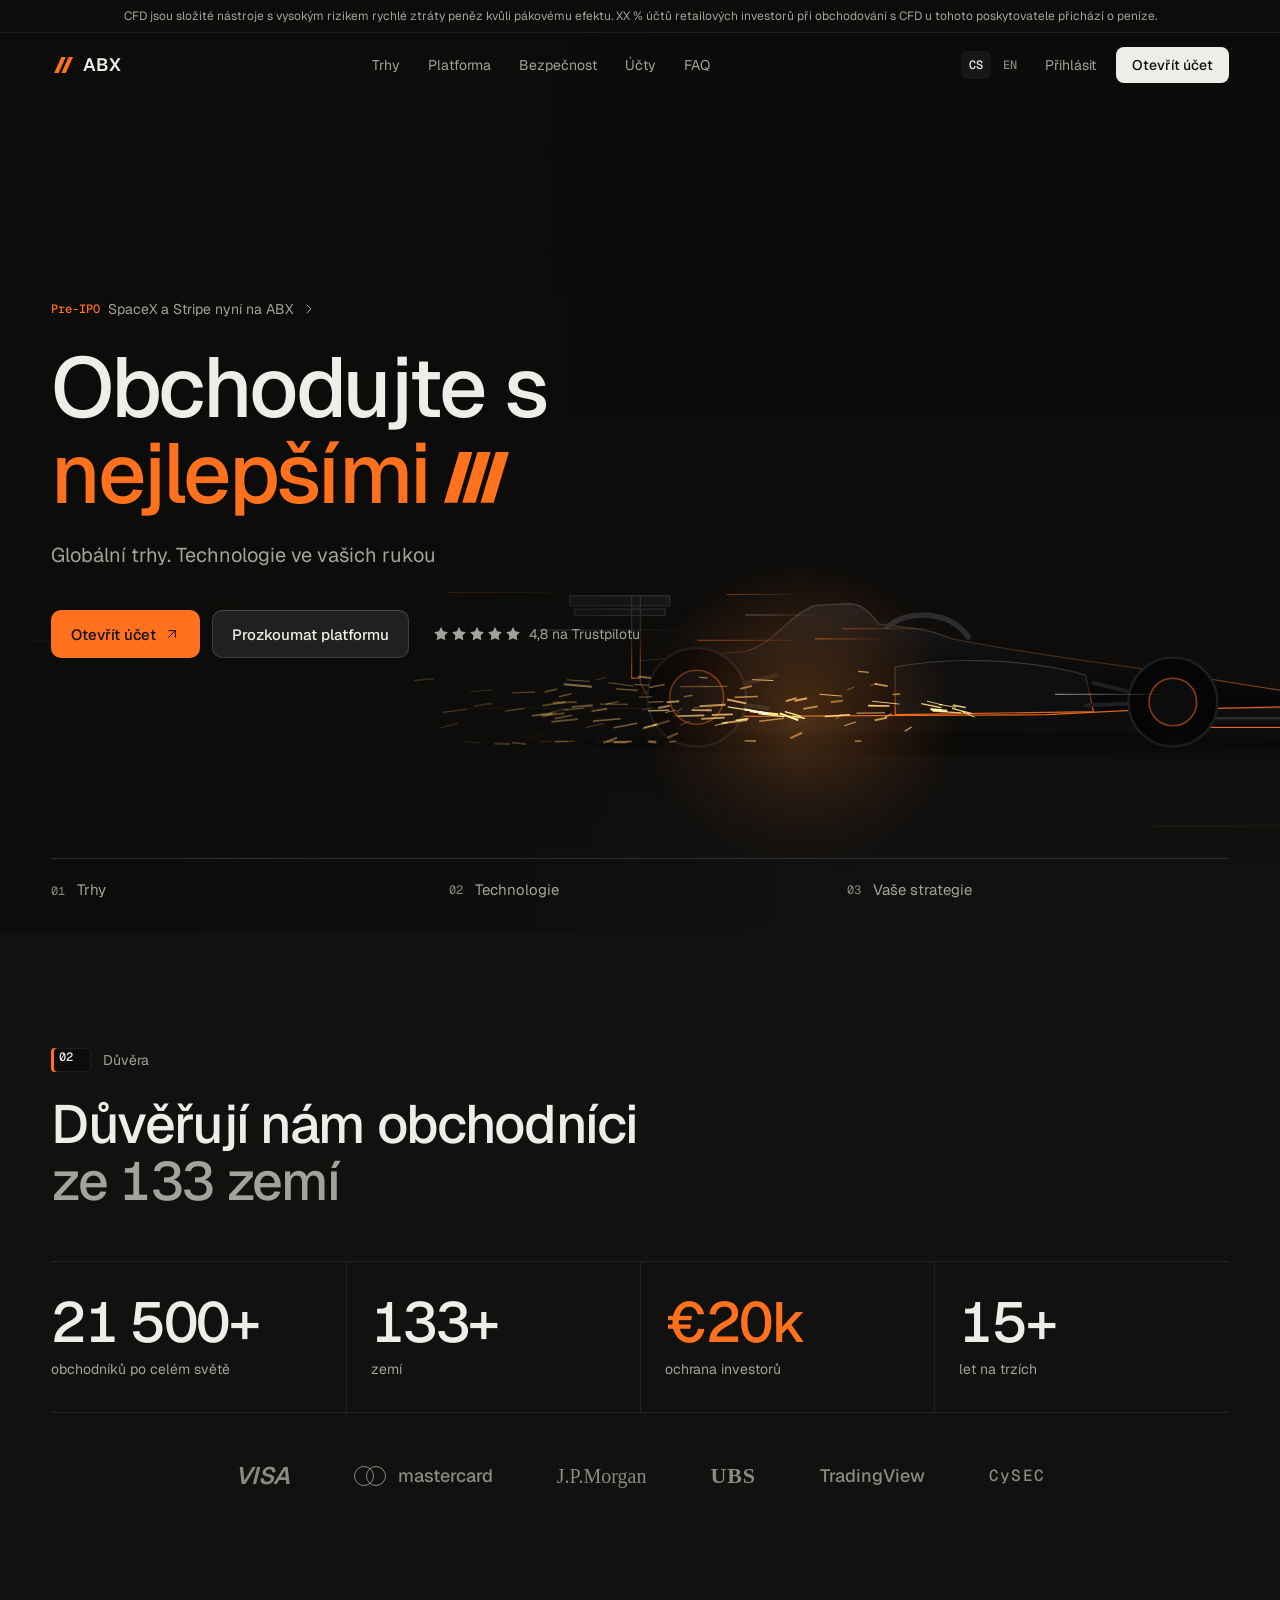
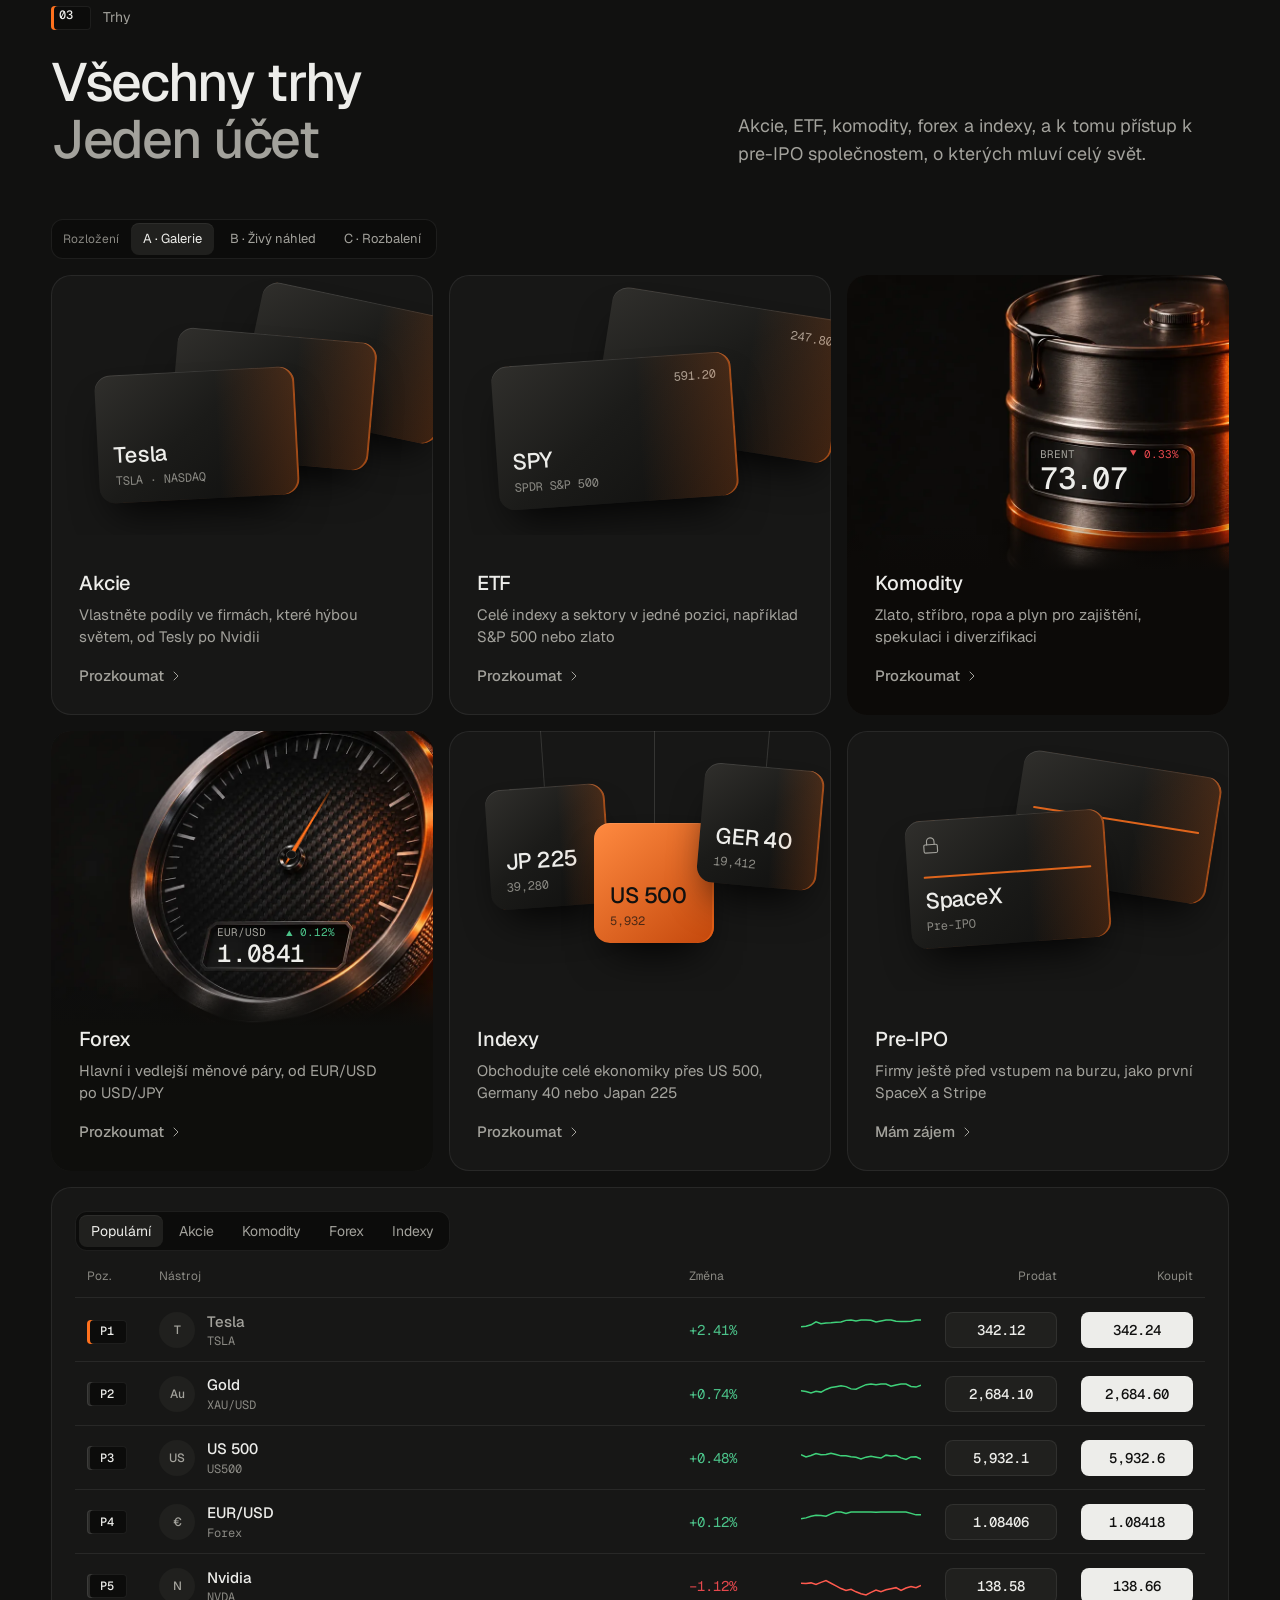
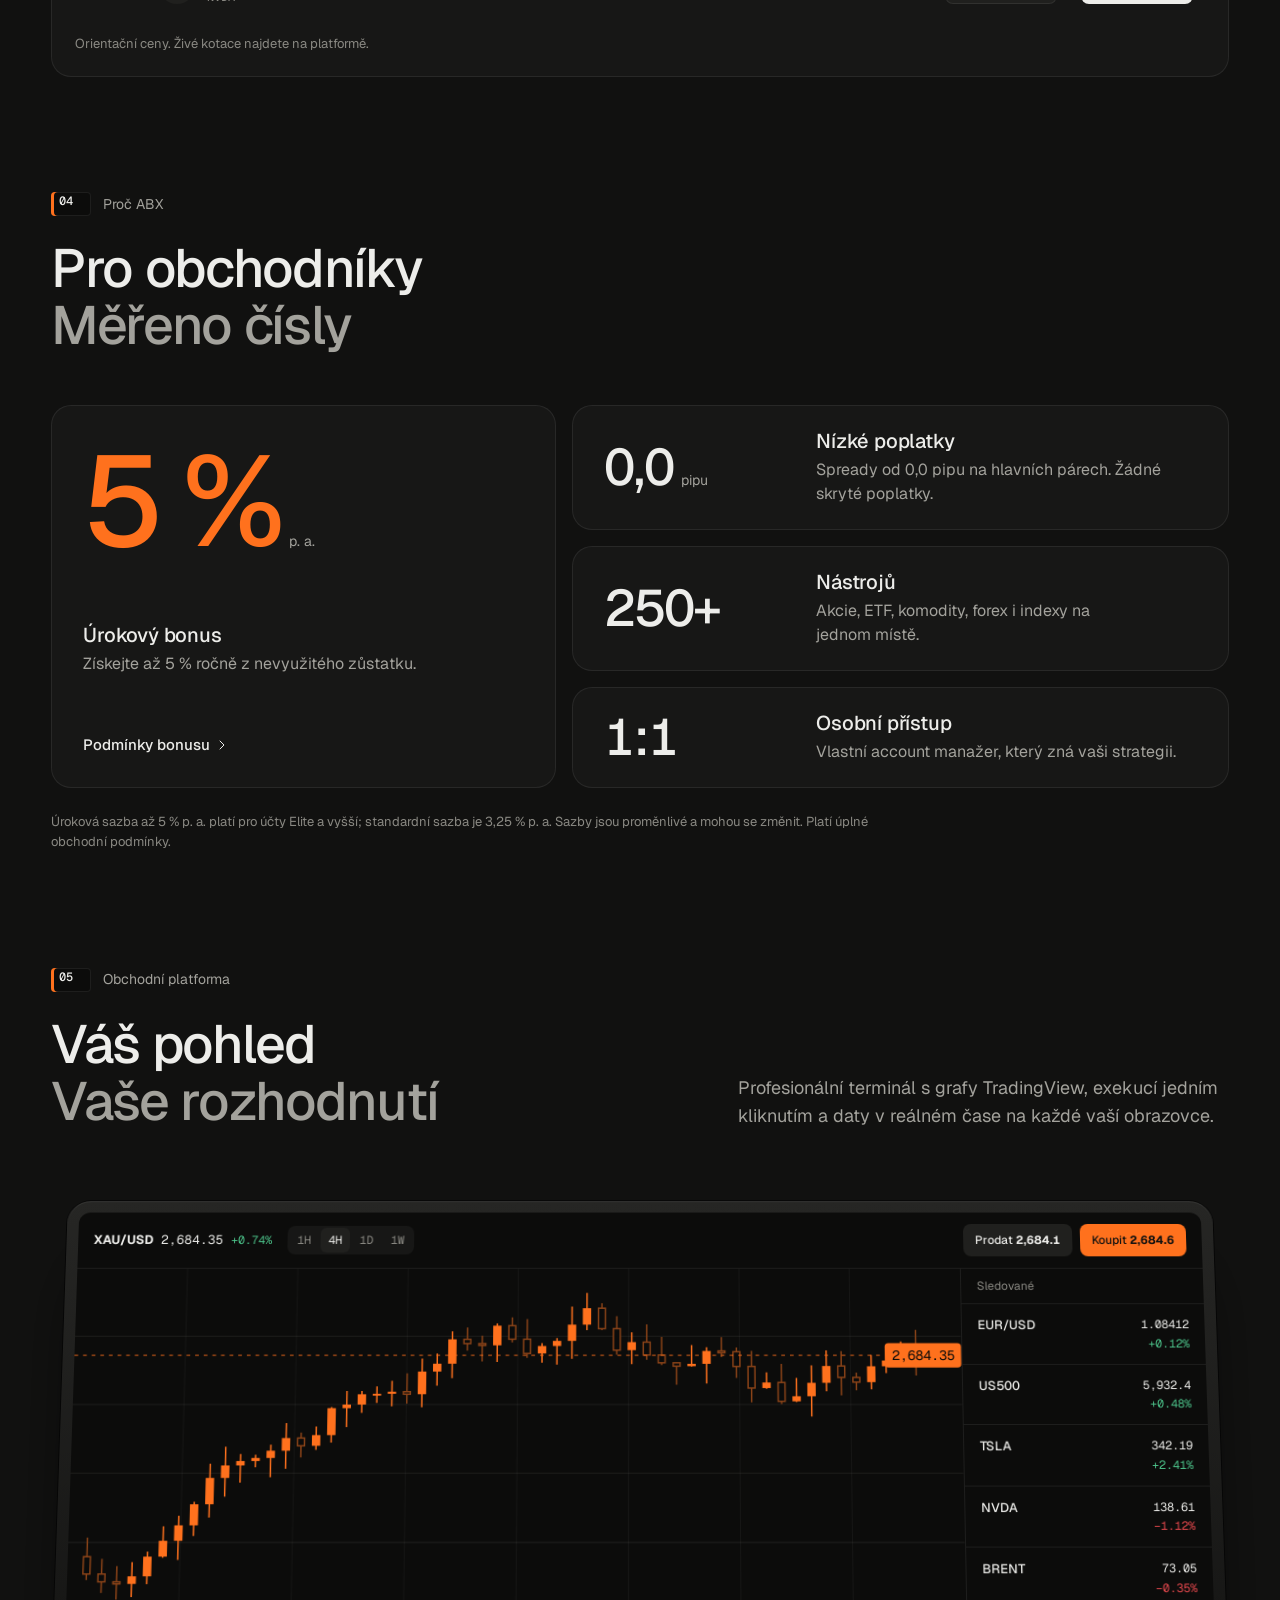
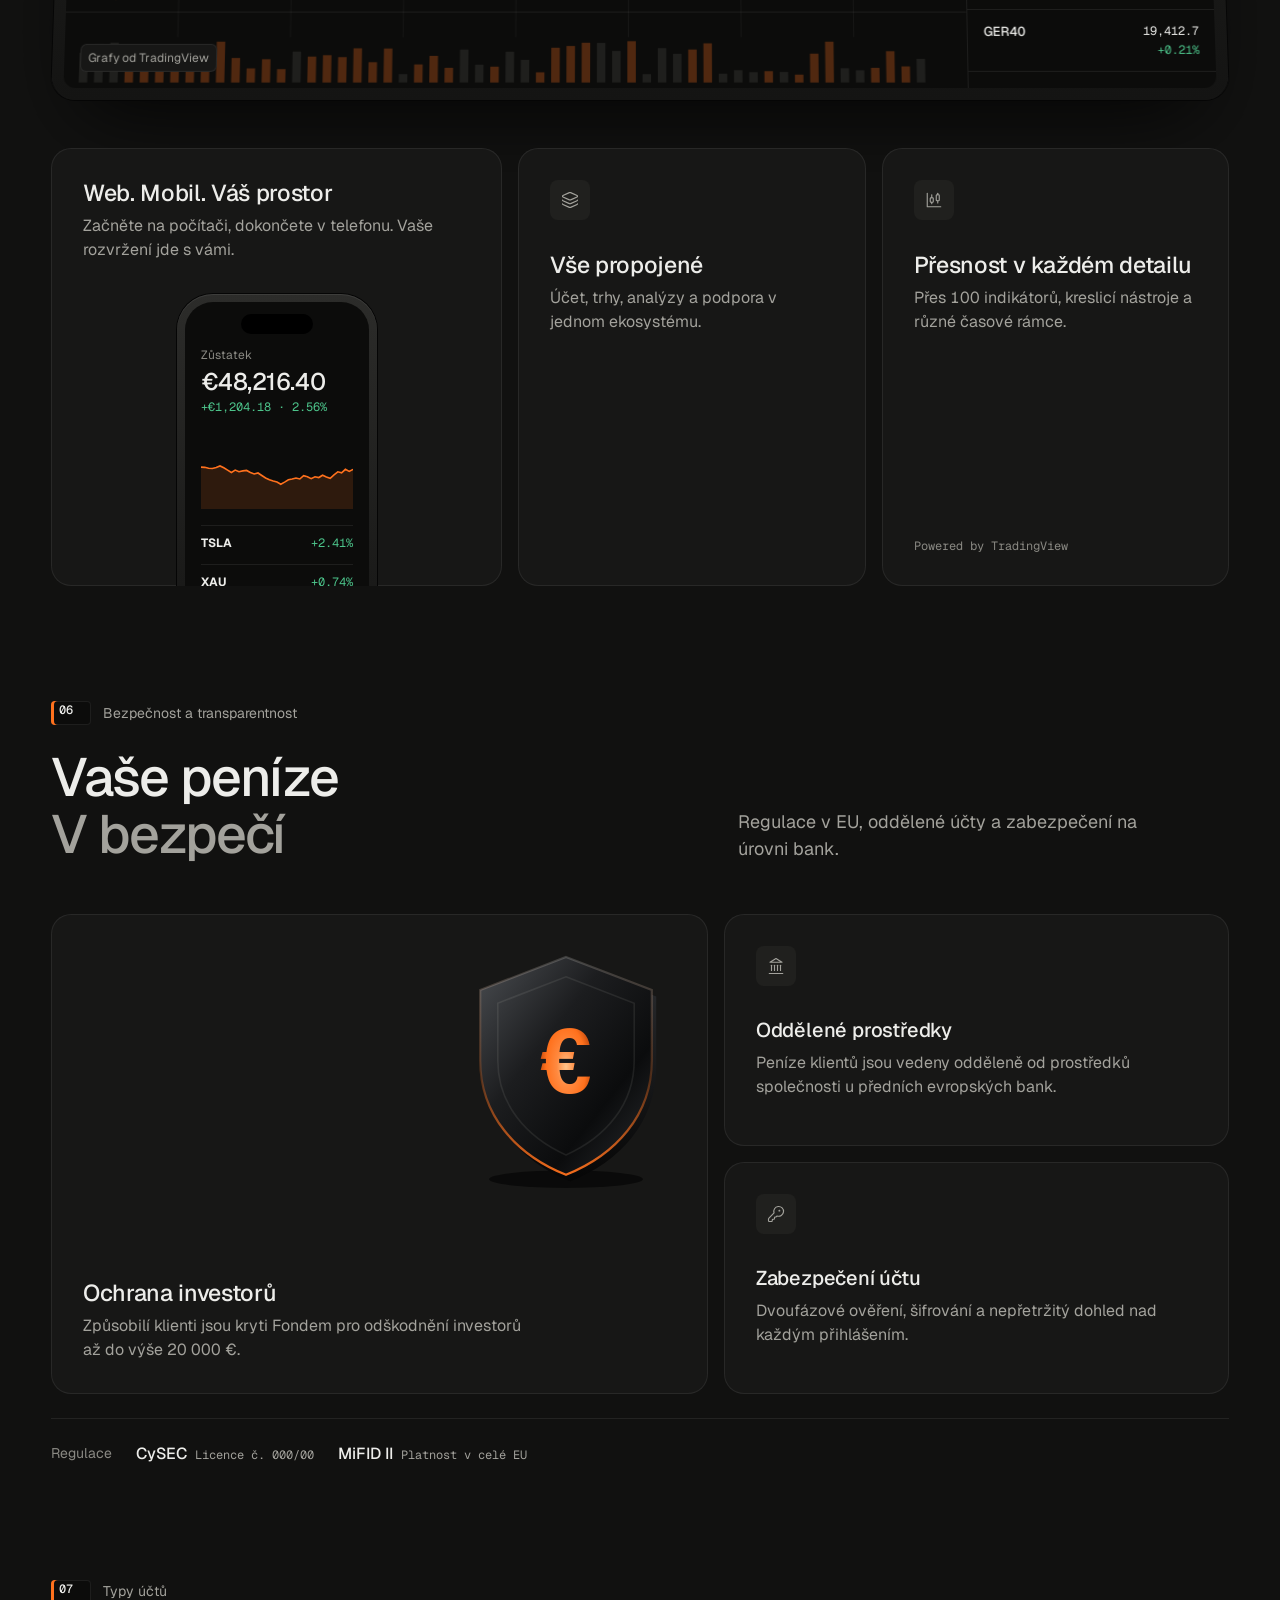
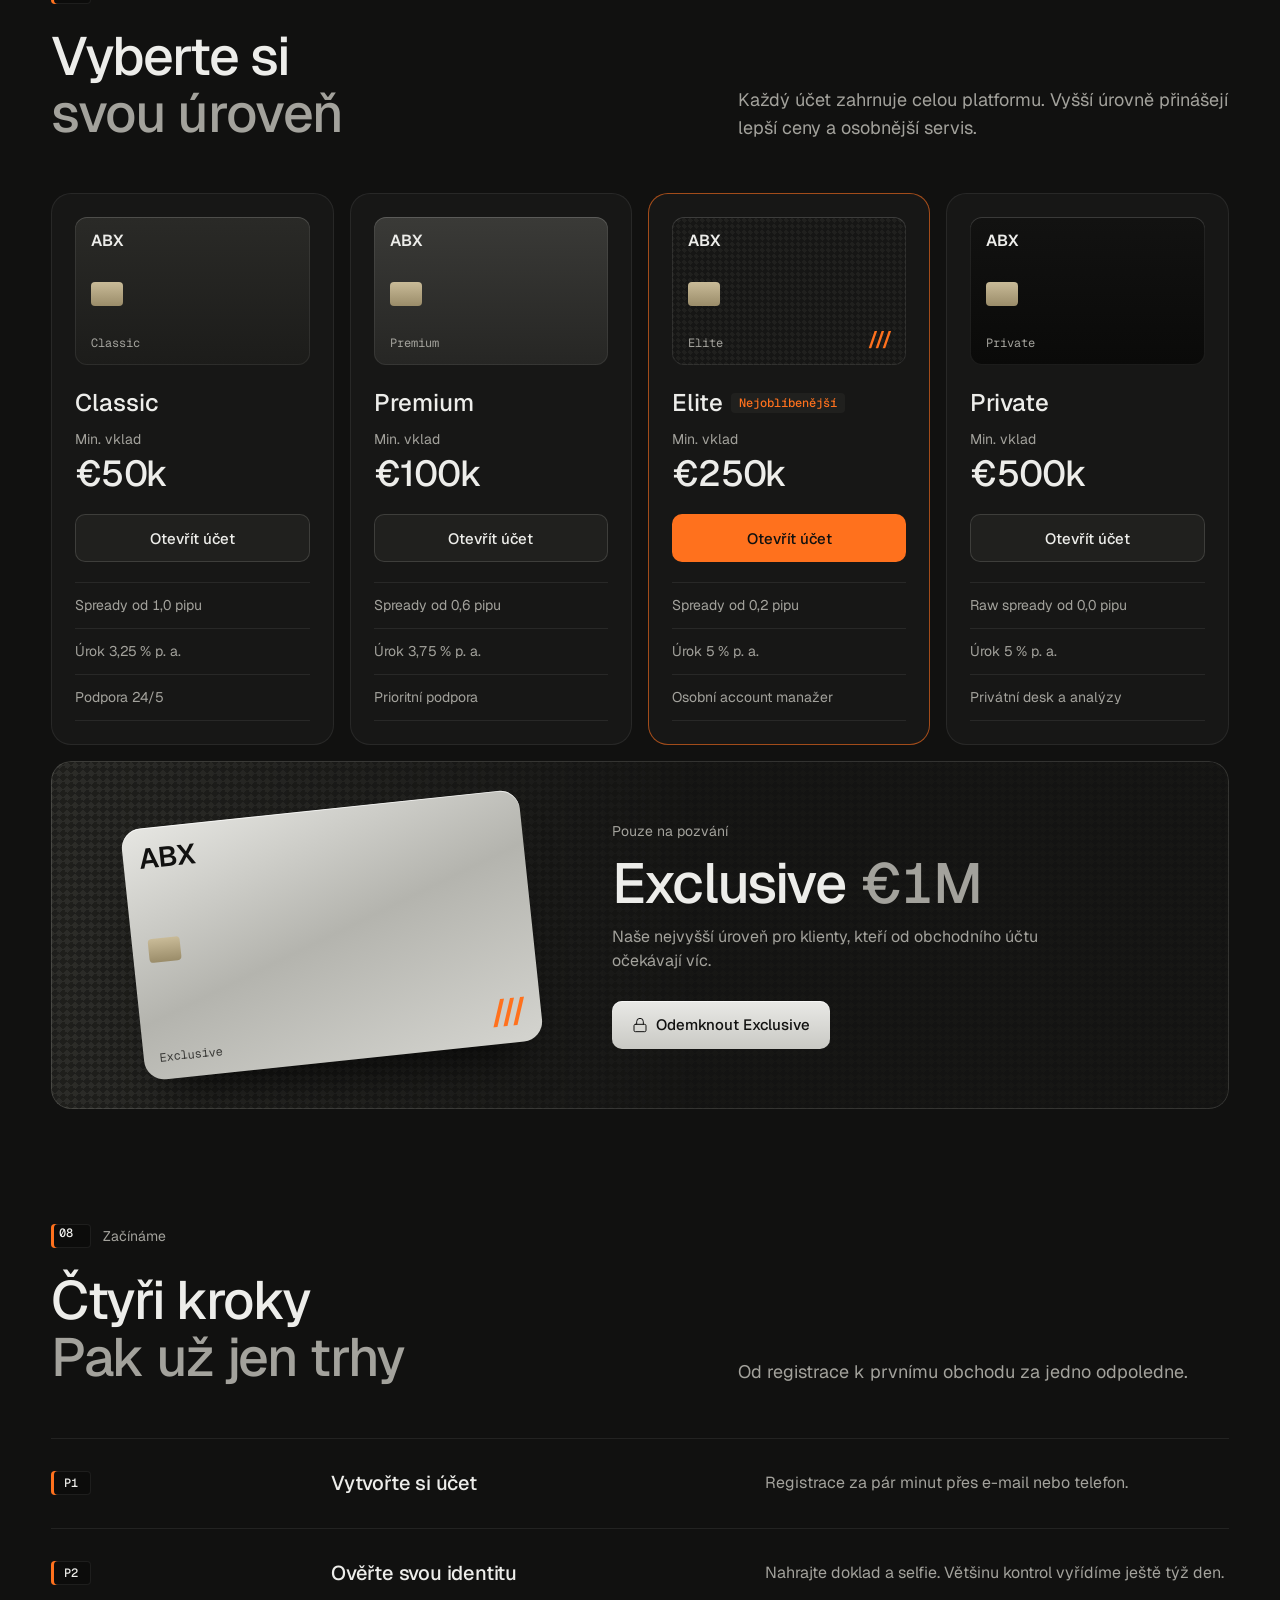
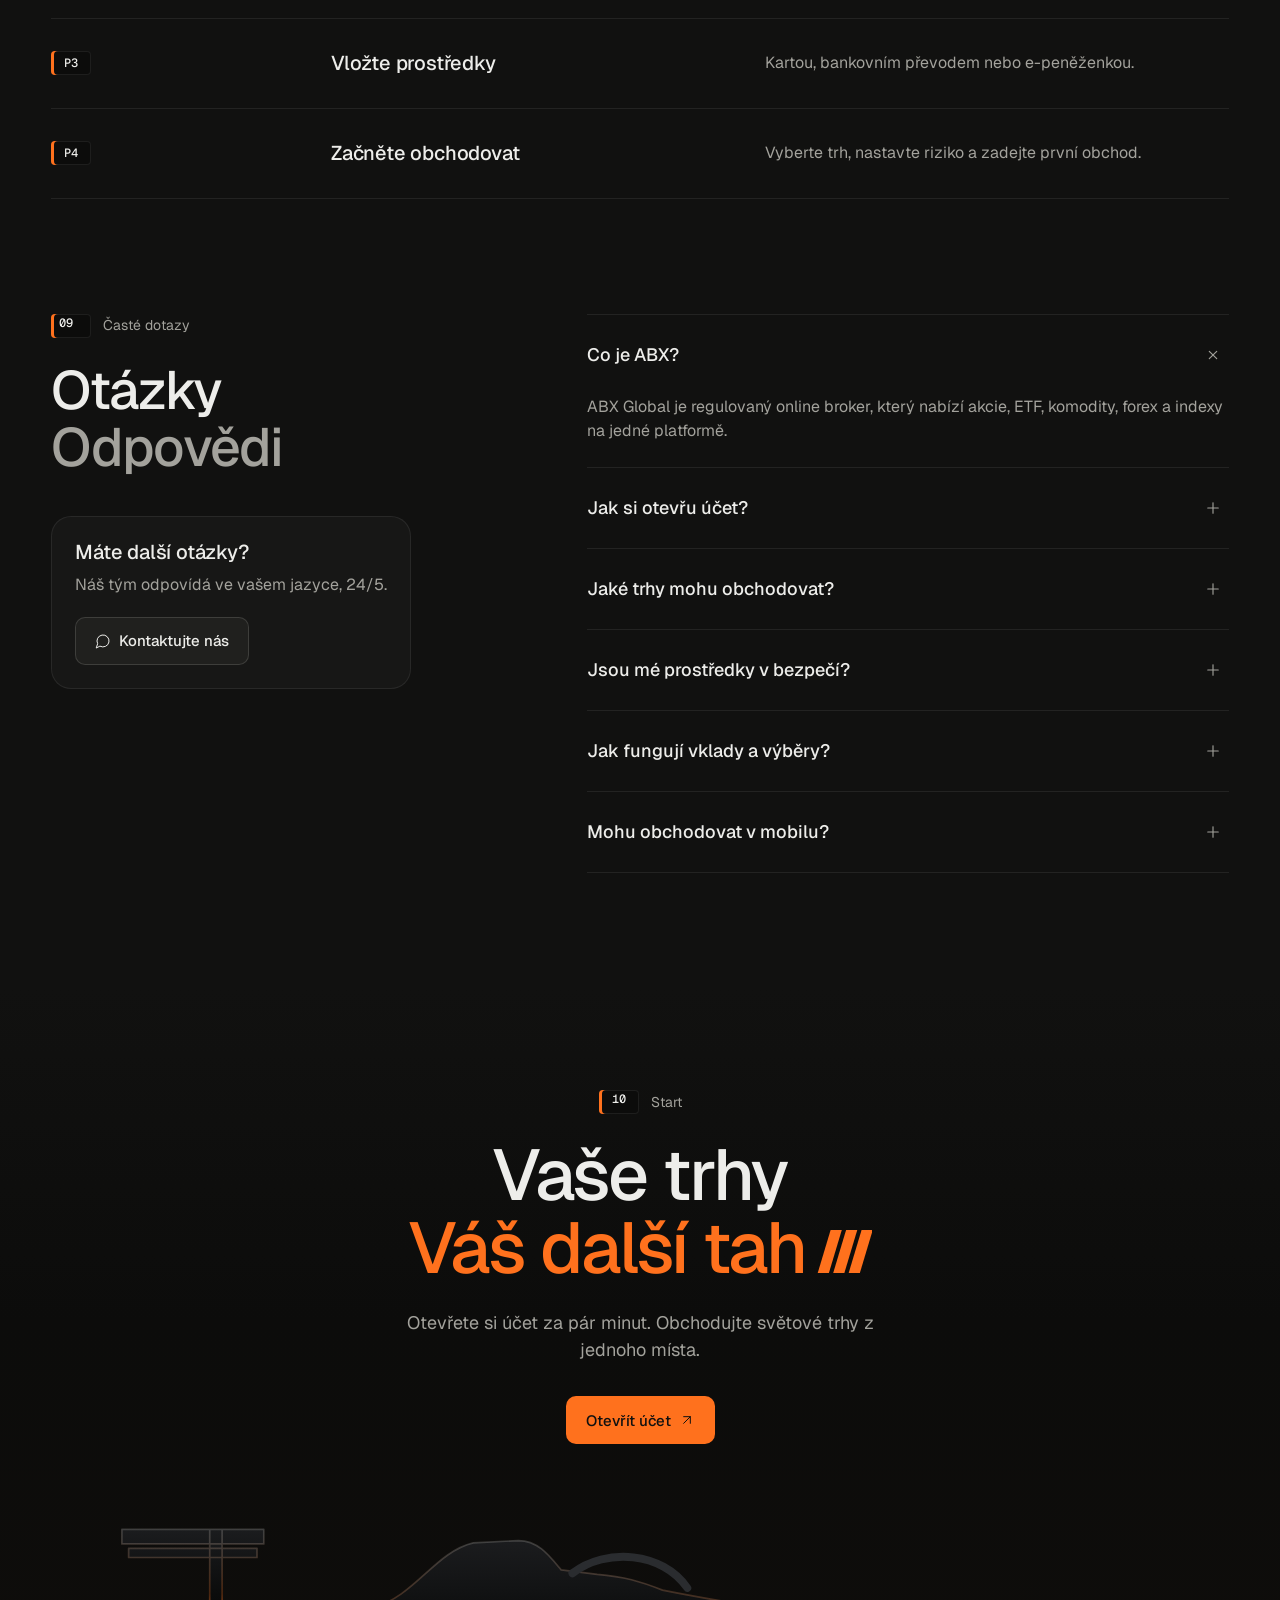
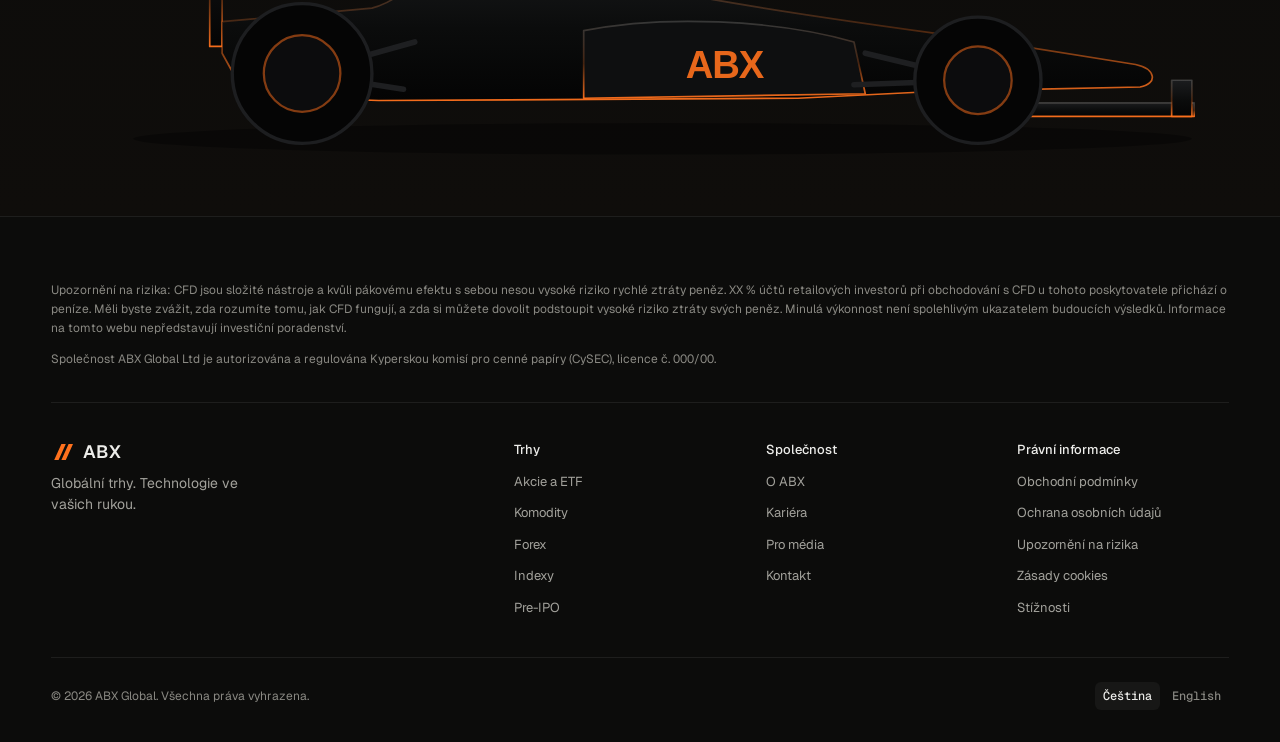
==== commit c242e51b: "Minimal variant: Plasma-style account chooser with comparison, richer trust and markets Remove the i" ====
--- a/abx-site/index.html
+++ b/abx-site/index.html
@@ -108,6 +108,21 @@
     <symbol id="i-candles" viewBox="0 0 24 24"><path d="M9 5v4"/><rect width="4" height="6" x="7" y="9" rx="1"/><path d="M9 15v2"/><path d="M17 3v2"/><rect width="4" height="8" x="15" y="5" rx="1"/><path d="M17 13v3"/><path d="M3 3v18h18"/></symbol>
     <symbol id="i-landmark" viewBox="0 0 24 24"><path d="M3 22h18"/><path d="M6 18v-7"/><path d="M10 18v-7"/><path d="M14 18v-7"/><path d="M18 18v-7"/><path d="M12 2 20 7H4z"/></symbol>
     <symbol id="i-key" viewBox="0 0 24 24"><path d="M2.586 17.414A2 2 0 0 0 2 18.828V21a1 1 0 0 0 1 1h3a1 1 0 0 0 1-1v-1a1 1 0 0 1 1-1h1a1 1 0 0 0 1-1v-1a1 1 0 0 1 1-1h.172a2 2 0 0 0 1.414-.586l.814-.814a6.5 6.5 0 1 0-4-4z"/><circle cx="16.5" cy="7.5" r=".5"/></symbol>
+    <symbol id="i-users" viewBox="0 0 24 24"><path d="M16 21v-2a4 4 0 0 0-4-4H6a4 4 0 0 0-4 4v2"/><circle cx="9" cy="7" r="4"/><path d="M22 21v-2a4 4 0 0 0-3-3.87"/><path d="M16 3.13a4 4 0 0 1 0 7.75"/></symbol>
+    <symbol id="i-globe" viewBox="0 0 24 24"><circle cx="12" cy="12" r="10"/><path d="M12 2a14.5 14.5 0 0 0 0 20 14.5 14.5 0 0 0 0-20"/><path d="M2 12h20"/></symbol>
+    <symbol id="i-shield" viewBox="0 0 24 24"><path d="M20 13c0 5-3.5 7.5-7.66 8.95a1 1 0 0 1-.67-.01C7.5 20.5 4 18 4 13V6a1 1 0 0 1 1-1c2 0 4.5-1.2 6.24-2.72a1.17 1.17 0 0 1 1.52 0C14.51 3.81 17 5 19 5a1 1 0 0 1 1 1z"/></symbol>
+    <symbol id="i-clock" viewBox="0 0 24 24"><circle cx="12" cy="12" r="10"/><polyline points="12 6 12 12 16 14"/></symbol>
+    <symbol id="i-wallet" viewBox="0 0 24 24"><path d="M19 7V4a1 1 0 0 0-1-1H5a2 2 0 0 0 0 4h15a1 1 0 0 1 1 1v4h-3a2 2 0 0 0 0 4h3a1 1 0 0 0 1-1v-2a1 1 0 0 0-1-1"/><path d="M3 5v14a2 2 0 0 0 2 2h15a1 1 0 0 0 1-1v-4"/></symbol>
+    <symbol id="i-activity" viewBox="0 0 24 24"><path d="M22 12h-2.48a2 2 0 0 0-1.93 1.46l-2.35 8.36a.25.25 0 0 1-.48 0L9.24 2.18a.25.25 0 0 0-.48 0l-2.35 8.36A2 2 0 0 1 4.49 12H2"/></symbol>
+    <symbol id="i-percent" viewBox="0 0 24 24"><line x1="19" x2="5" y1="5" y2="19"/><circle cx="6.5" cy="6.5" r="2.5"/><circle cx="17.5" cy="17.5" r="2.5"/></symbol>
+    <symbol id="i-headphones" viewBox="0 0 24 24"><path d="M3 14h3a2 2 0 0 1 2 2v3a2 2 0 0 1-2 2H5a2 2 0 0 1-2-2v-7a9 9 0 0 1 18 0v7a2 2 0 0 1-2 2h-1a2 2 0 0 1-2-2v-3a2 2 0 0 1 2-2h3"/></symbol>
+    <symbol id="i-user" viewBox="0 0 24 24"><circle cx="12" cy="8" r="5"/><path d="M20 21a8 8 0 0 0-16 0"/></symbol>
+    <symbol id="i-chart" viewBox="0 0 24 24"><path d="M3 3v16a2 2 0 0 0 2 2h16"/><path d="m19 9-5 5-4-4-3 3"/></symbol>
+    <symbol id="i-target" viewBox="0 0 24 24"><circle cx="12" cy="12" r="10"/><circle cx="12" cy="12" r="6"/><circle cx="12" cy="12" r="2"/></symbol>
+    <symbol id="i-alert" viewBox="0 0 24 24"><circle cx="12" cy="12" r="10"/><line x1="12" x2="12" y1="8" y2="12"/><line x1="12" x2="12.01" y1="16" y2="16"/></symbol>
+    <symbol id="i-minus" viewBox="0 0 24 24"><path d="M5 12h14"/></symbol>
+    <symbol id="i-up" viewBox="0 0 24 24"><path d="m22 7-8.5 8.5-5-5L2 17"/><path d="M16 7h6v6"/></symbol>
+    <symbol id="i-down" viewBox="0 0 24 24"><path d="m22 17-8.5-8.5-5 5L2 7"/><path d="M16 17h6v-6"/></symbol>
     <symbol id="i-message" viewBox="0 0 24 24"><path d="M7.9 20A9 9 0 1 0 4 16.1L2 22Z"/></symbol>
   </defs>
 </svg>
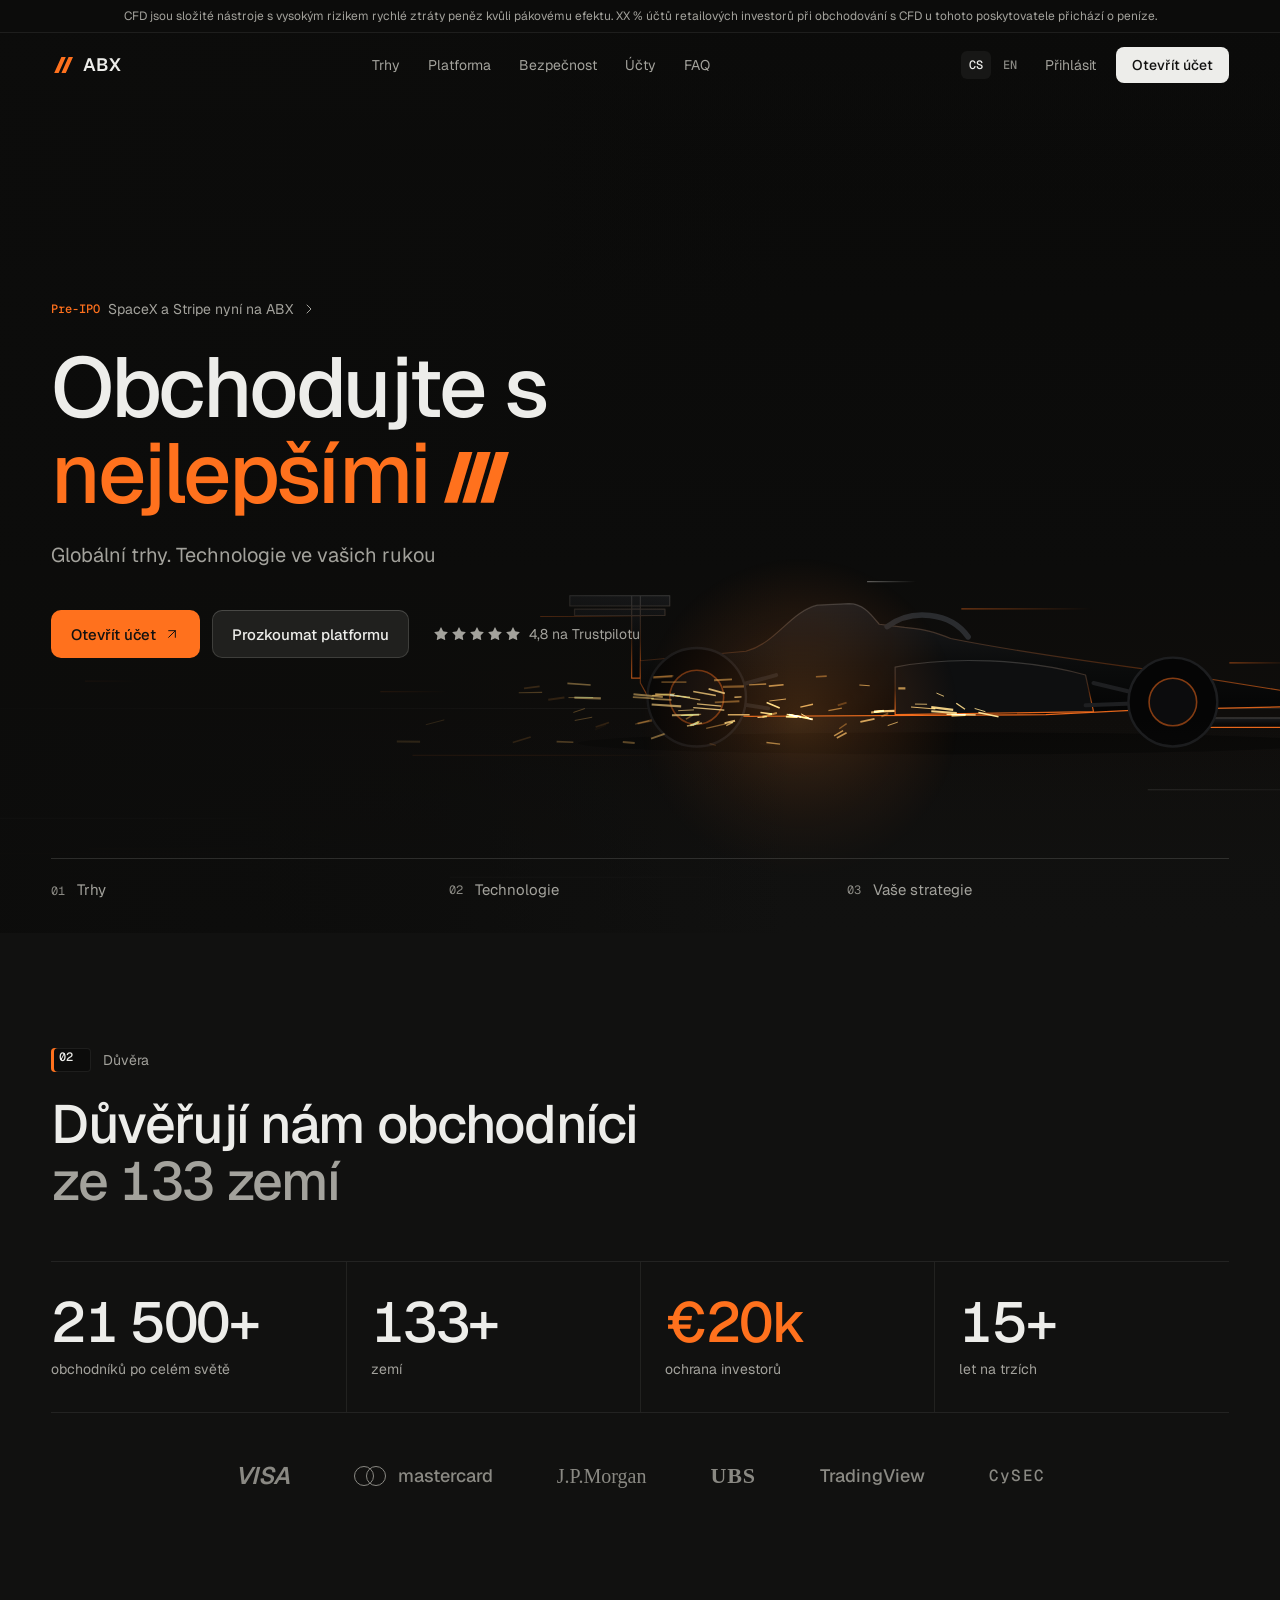
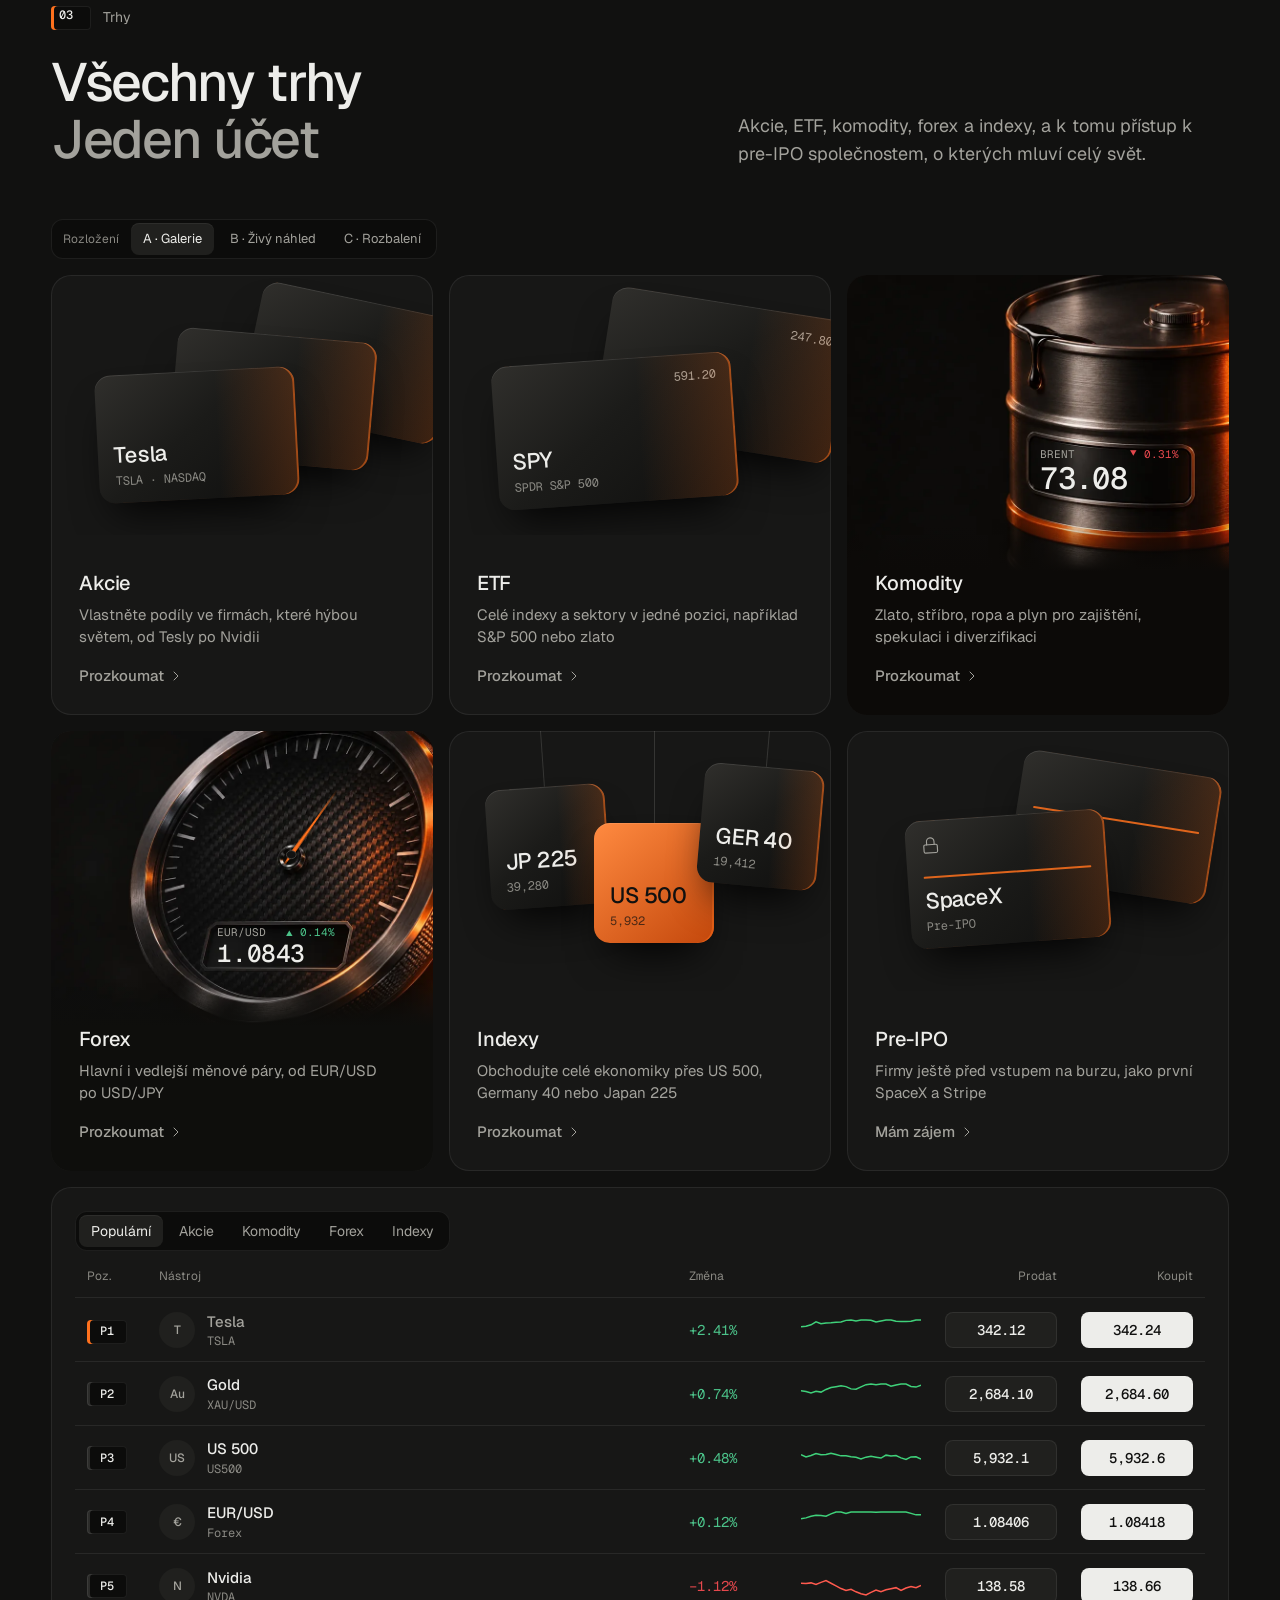
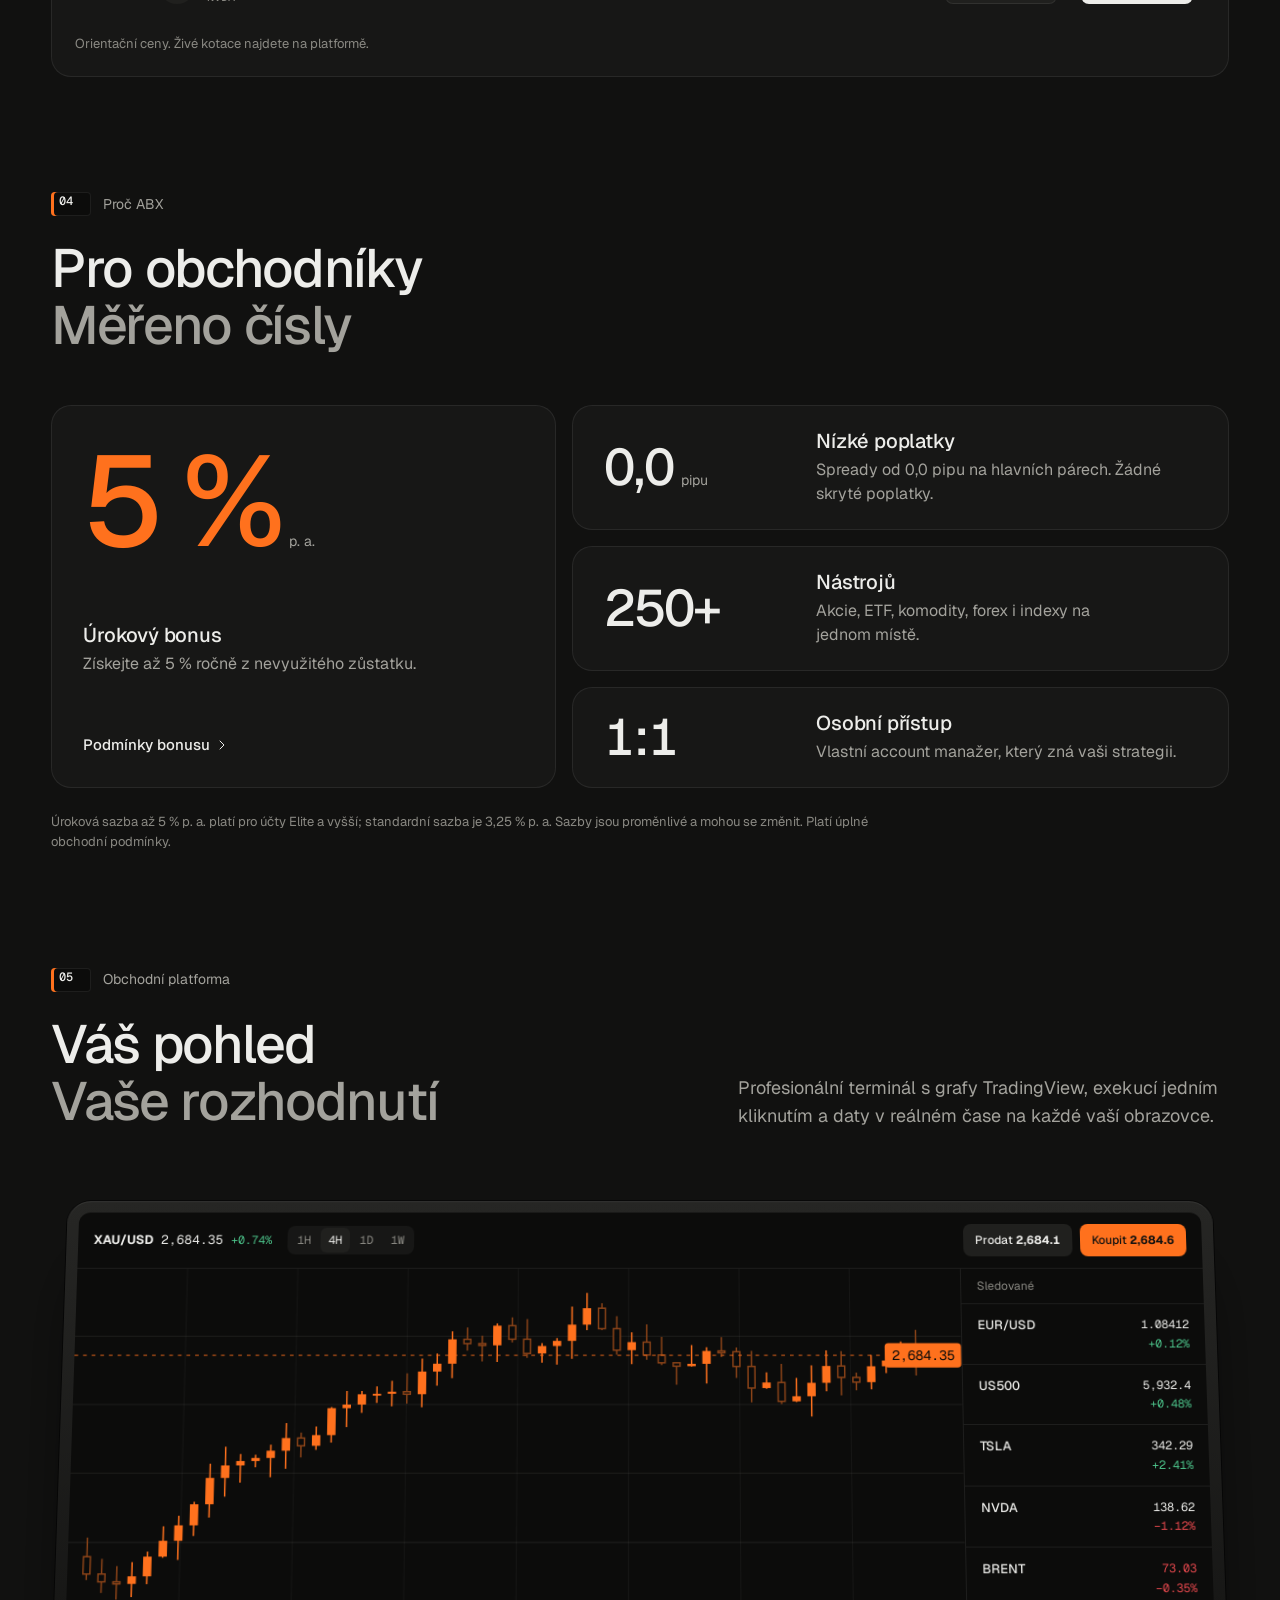
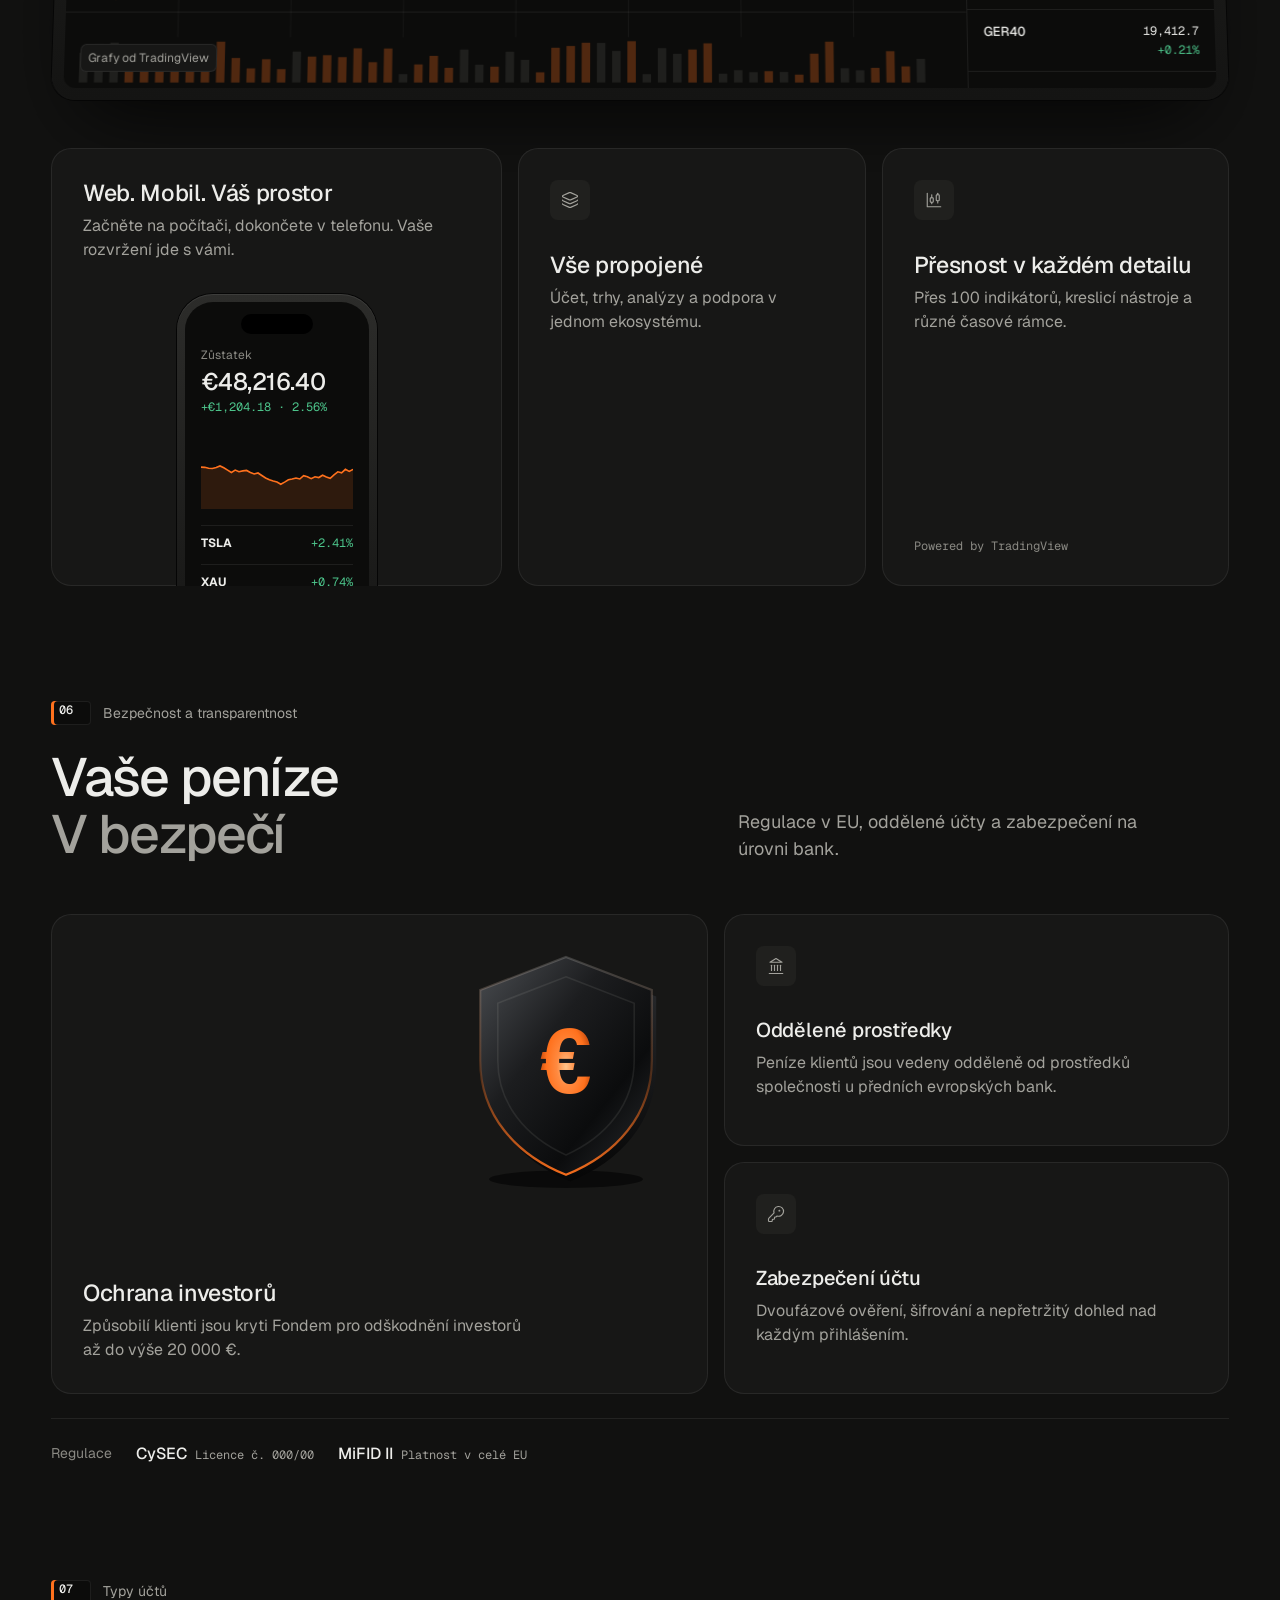
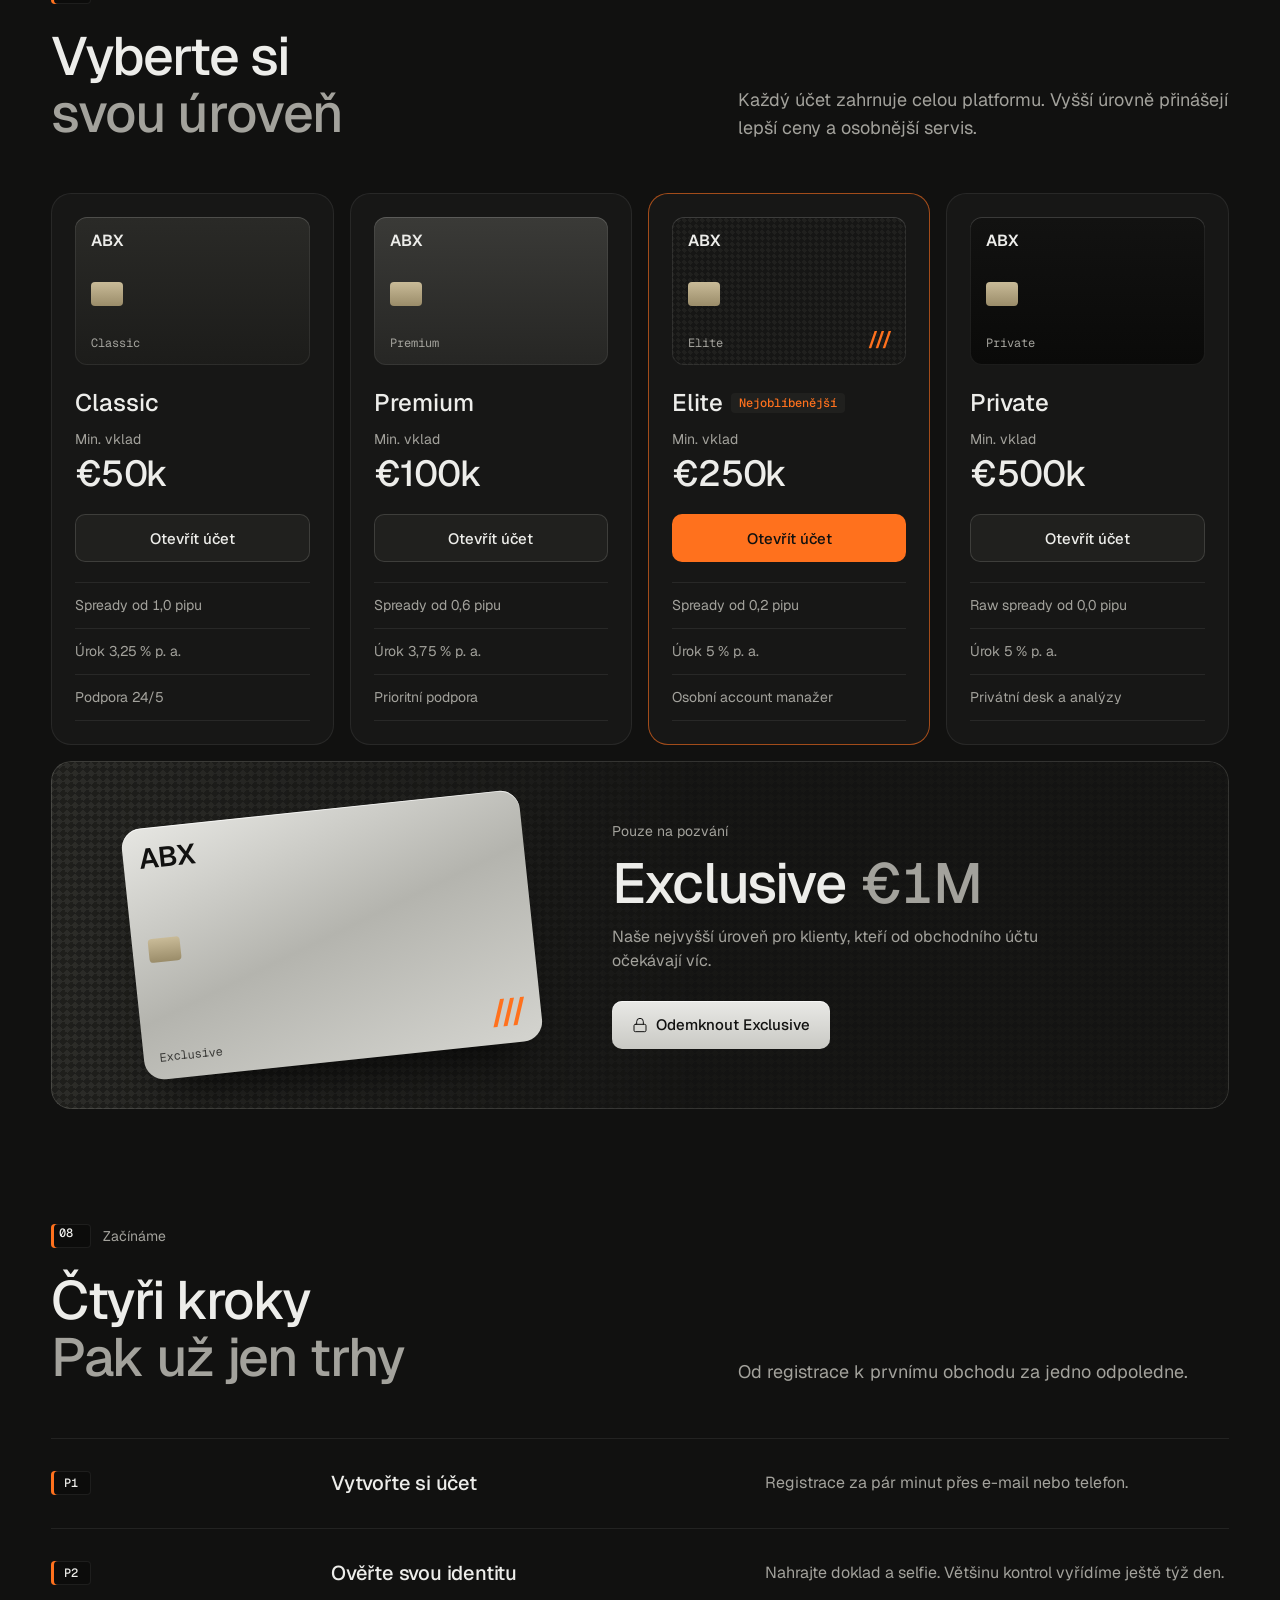
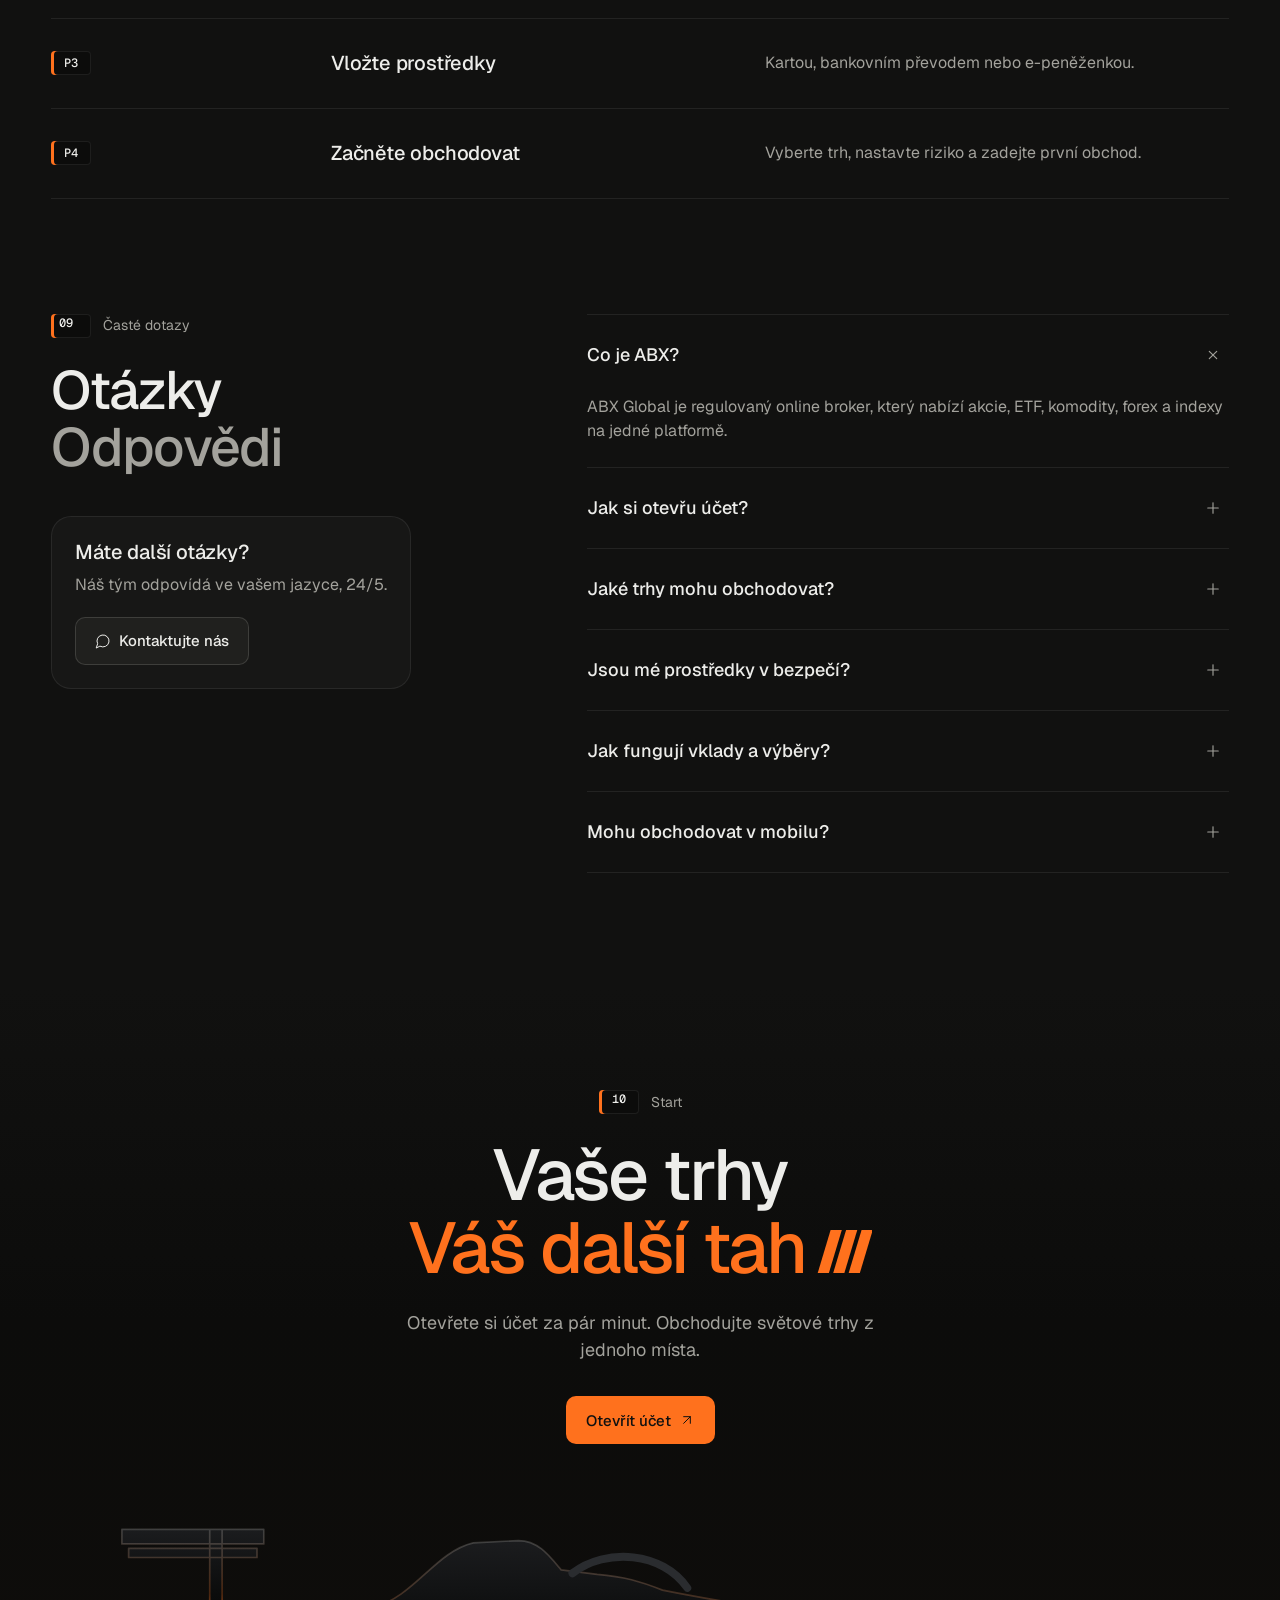
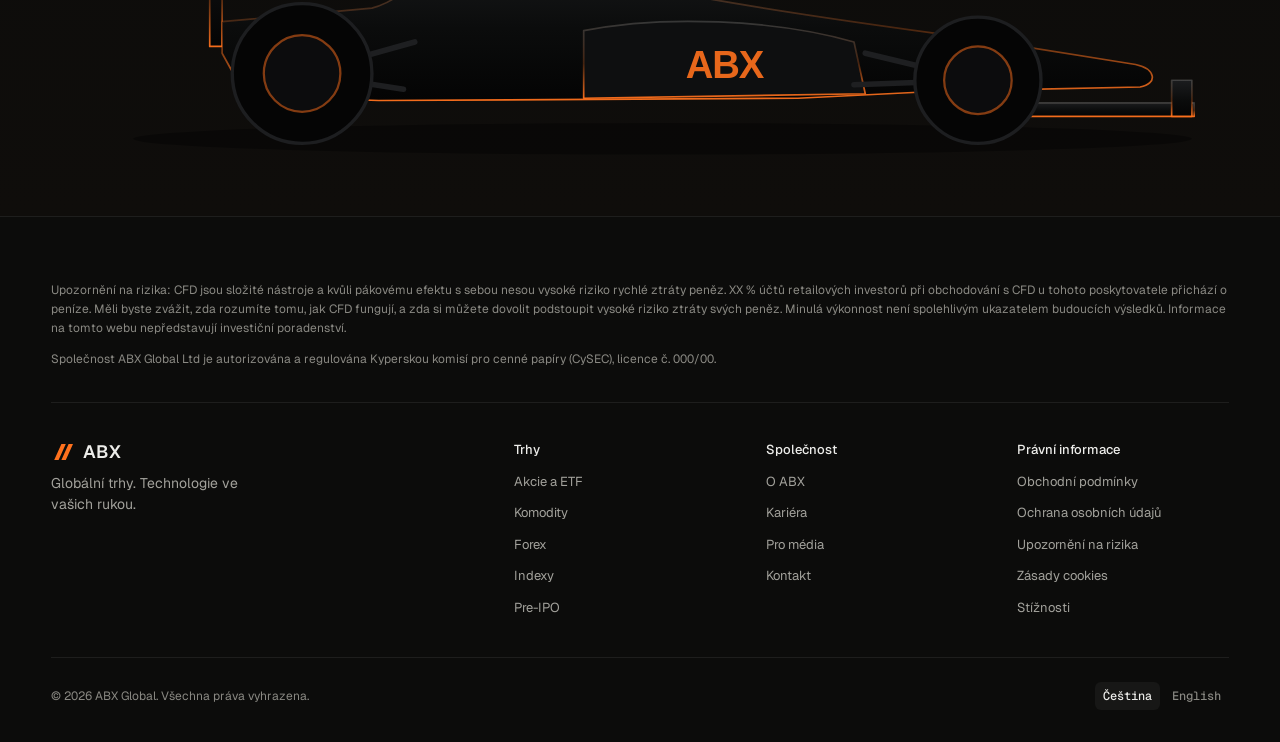
==== commit 60f77b34: "Minimal variant: security bento with illustrations, Plasma-style tier columns Security as a bento: p" ====
--- a/abx-site/index.html
+++ b/abx-site/index.html
@@ -123,6 +123,8 @@
     <symbol id="i-minus" viewBox="0 0 24 24"><path d="M5 12h14"/></symbol>
     <symbol id="i-up" viewBox="0 0 24 24"><path d="m22 7-8.5 8.5-5-5L2 17"/><path d="M16 7h6v6"/></symbol>
     <symbol id="i-down" viewBox="0 0 24 24"><path d="m22 17-8.5-8.5-5 5L2 7"/><path d="M16 17h6v-6"/></symbol>
+    <symbol id="i-eye" viewBox="0 0 24 24"><path d="M2.062 12.348a1 1 0 0 1 0-.696 10.75 10.75 0 0 1 19.876 0 1 1 0 0 1 0 .696 10.75 10.75 0 0 1-19.876 0"/><circle cx="12" cy="12" r="3"/></symbol>
+    <symbol id="i-snow" viewBox="0 0 24 24"><line x1="2" x2="22" y1="12" y2="12"/><line x1="12" x2="12" y1="2" y2="22"/><path d="m20 16-4-4 4-4"/><path d="m4 8 4 4-4 4"/><path d="m16 4-4 4-4-4"/><path d="m8 20 4-4 4 4"/></symbol>
     <symbol id="i-message" viewBox="0 0 24 24"><path d="M7.9 20A9 9 0 1 0 4 16.1L2 22Z"/></symbol>
   </defs>
 </svg>
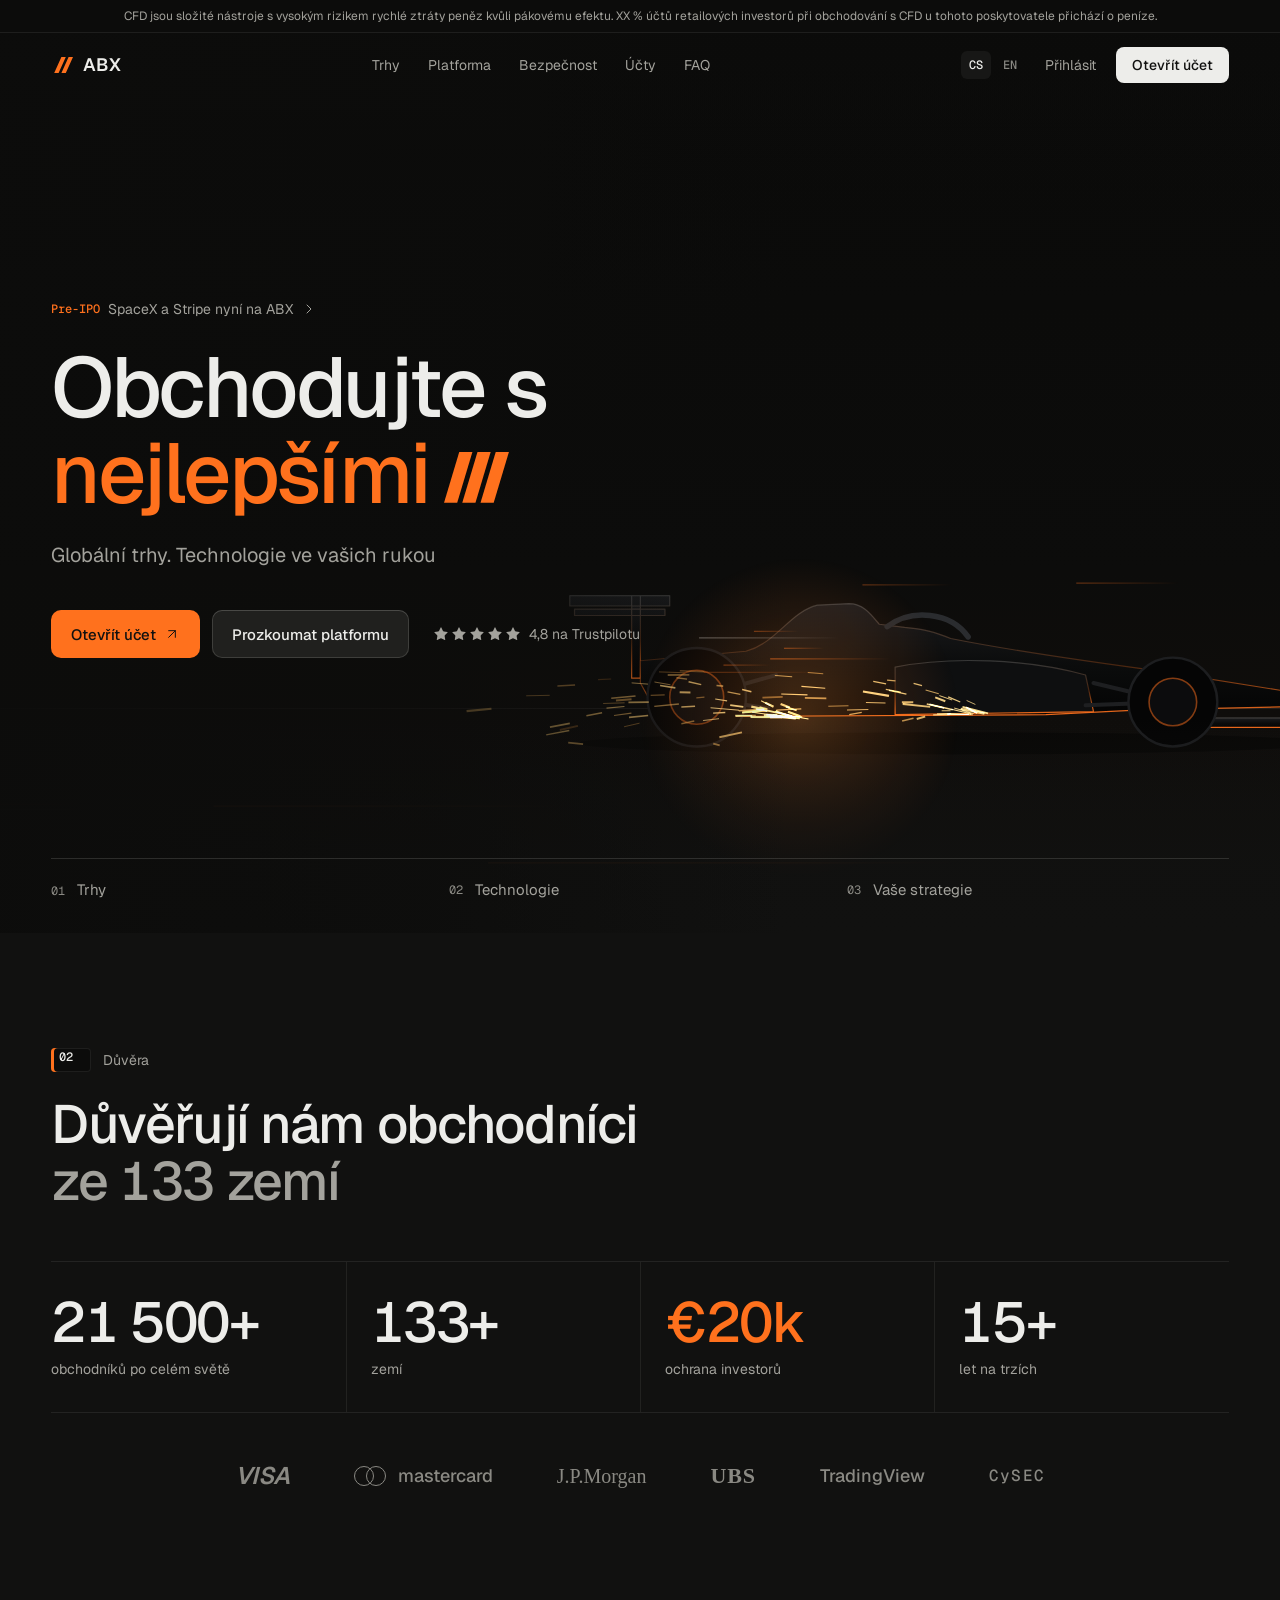
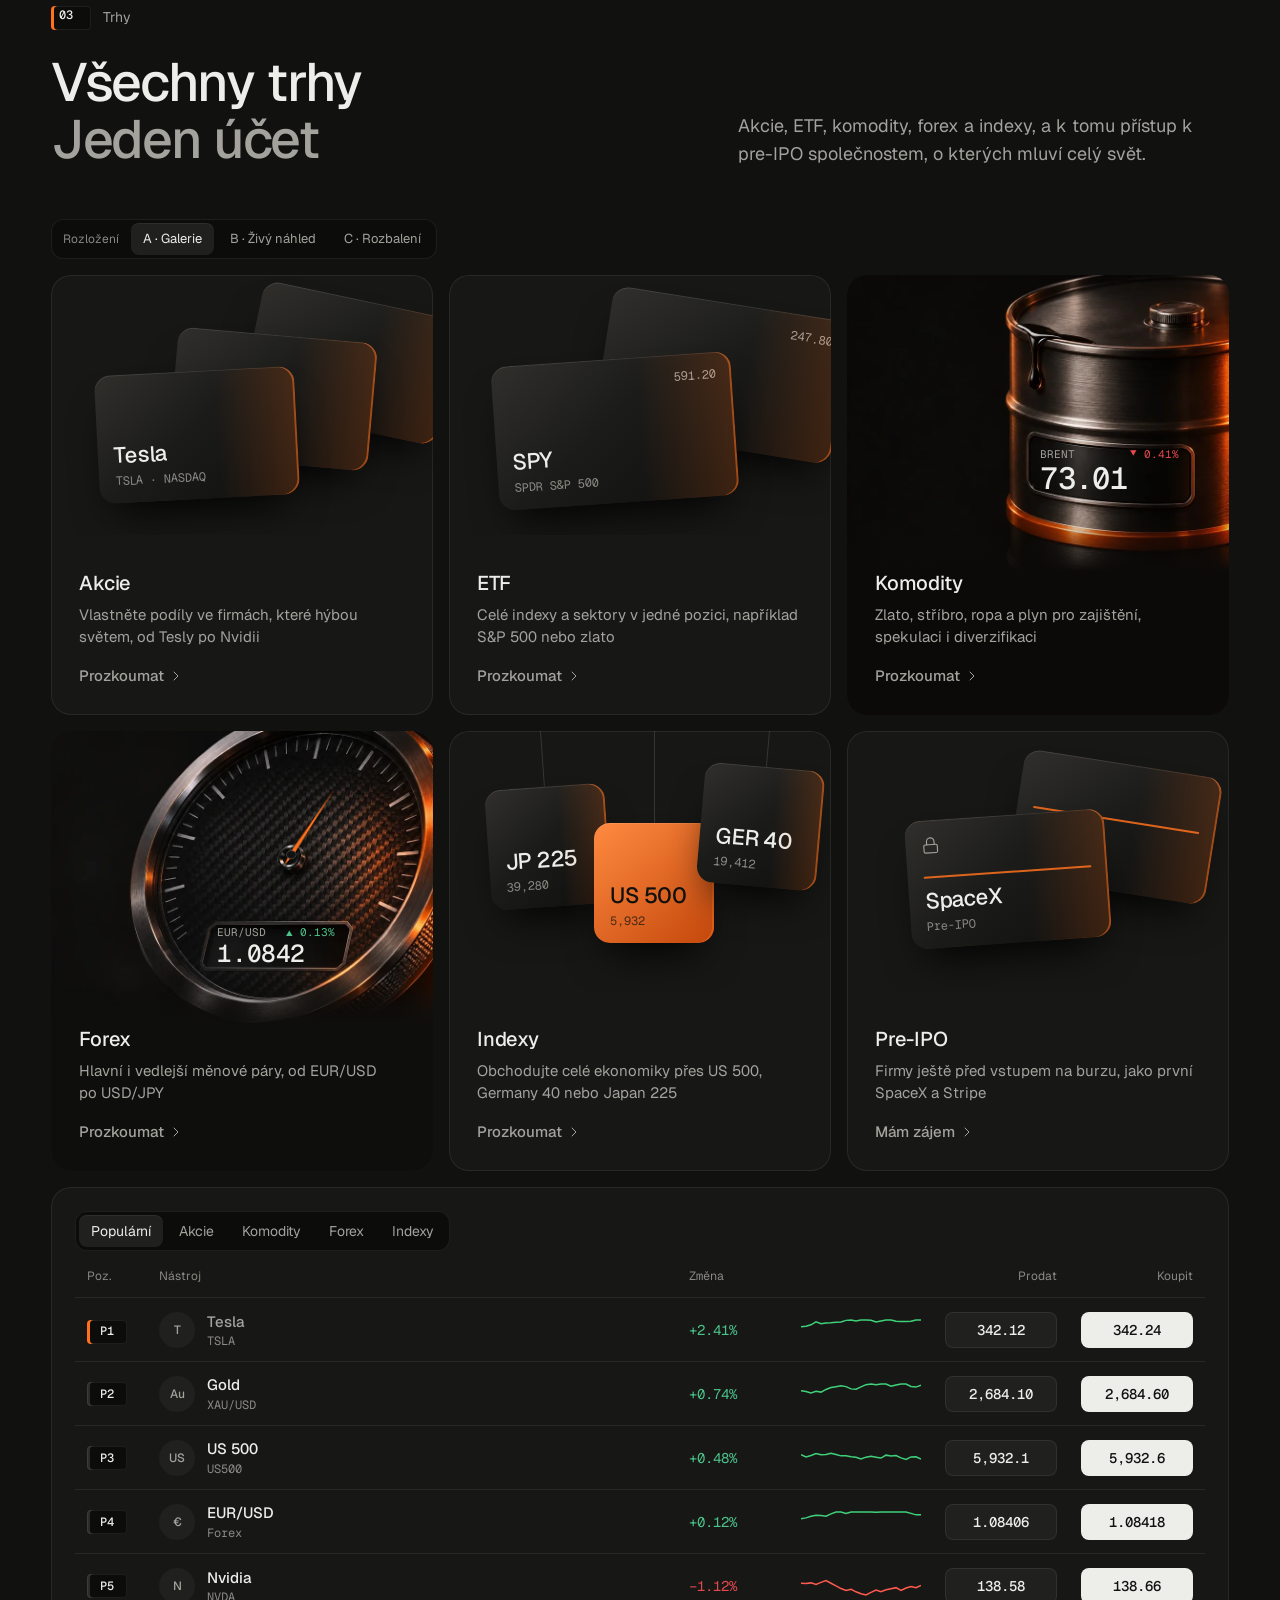
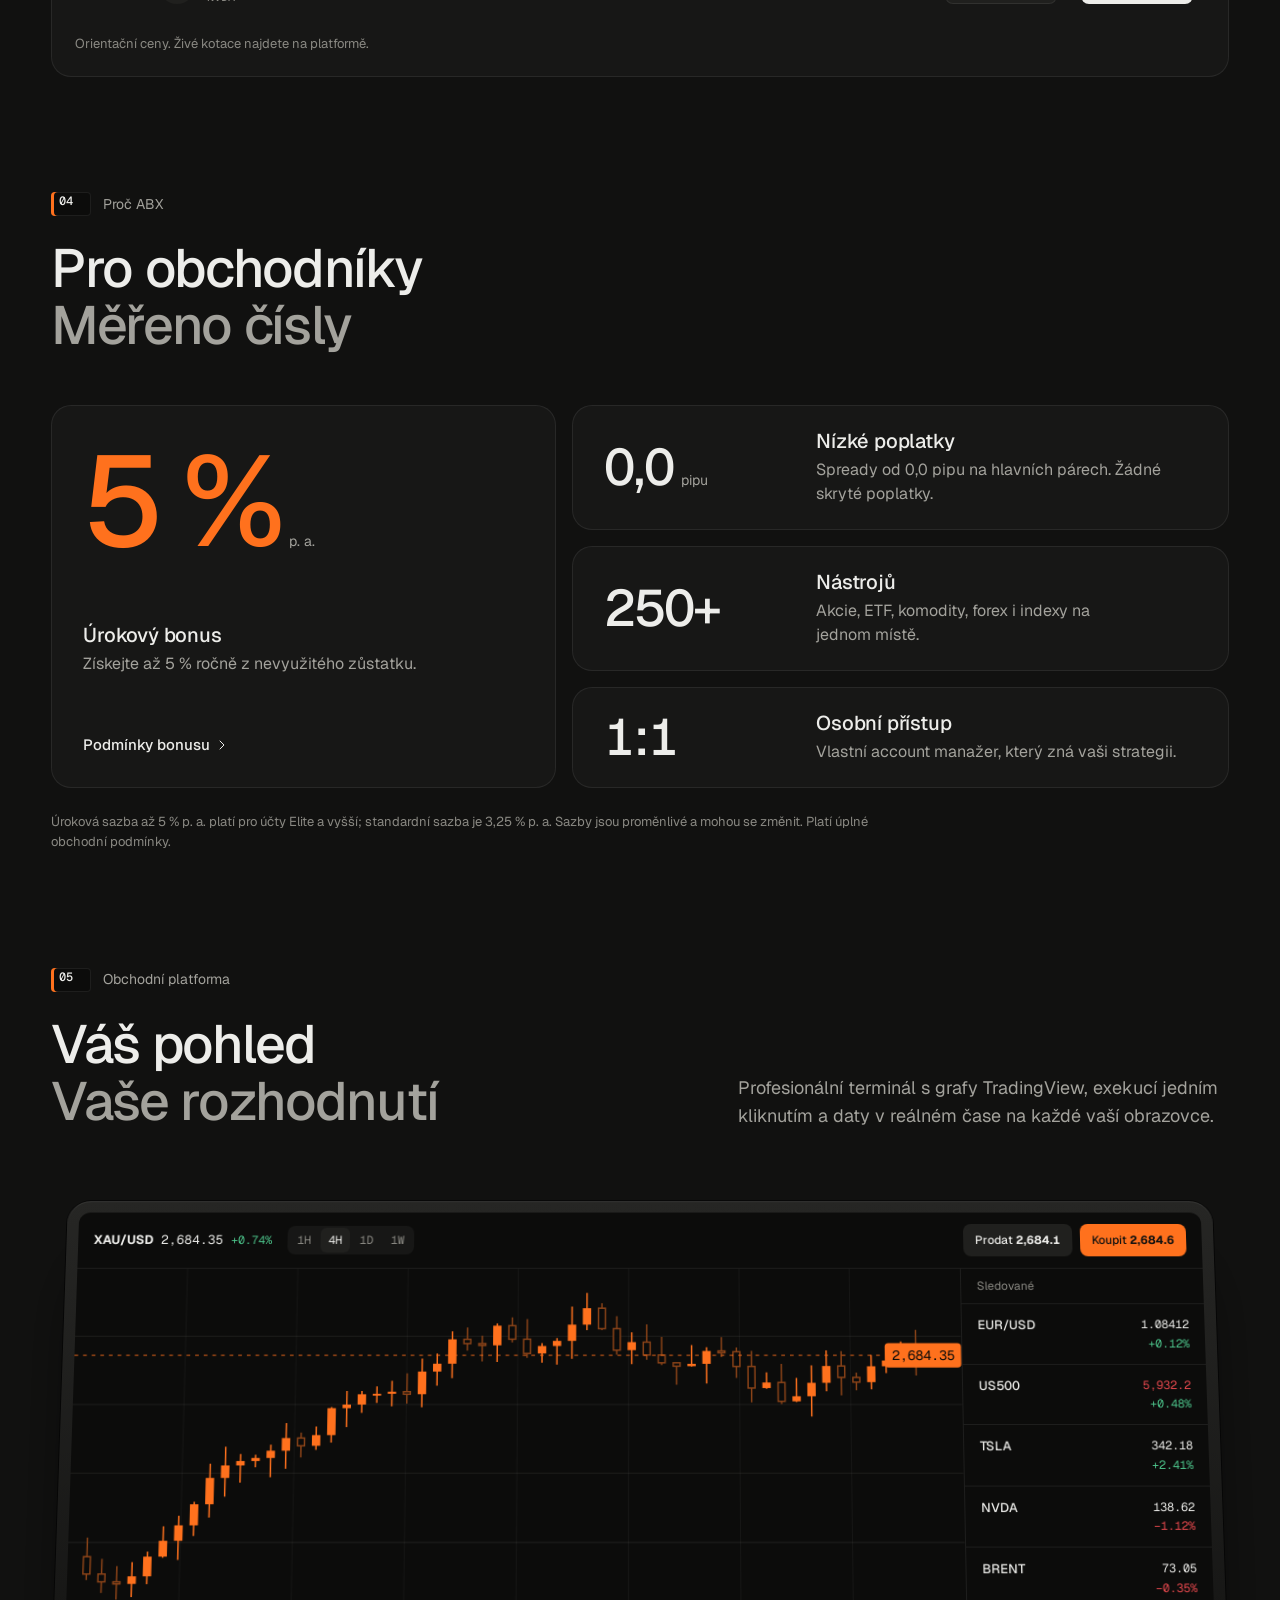
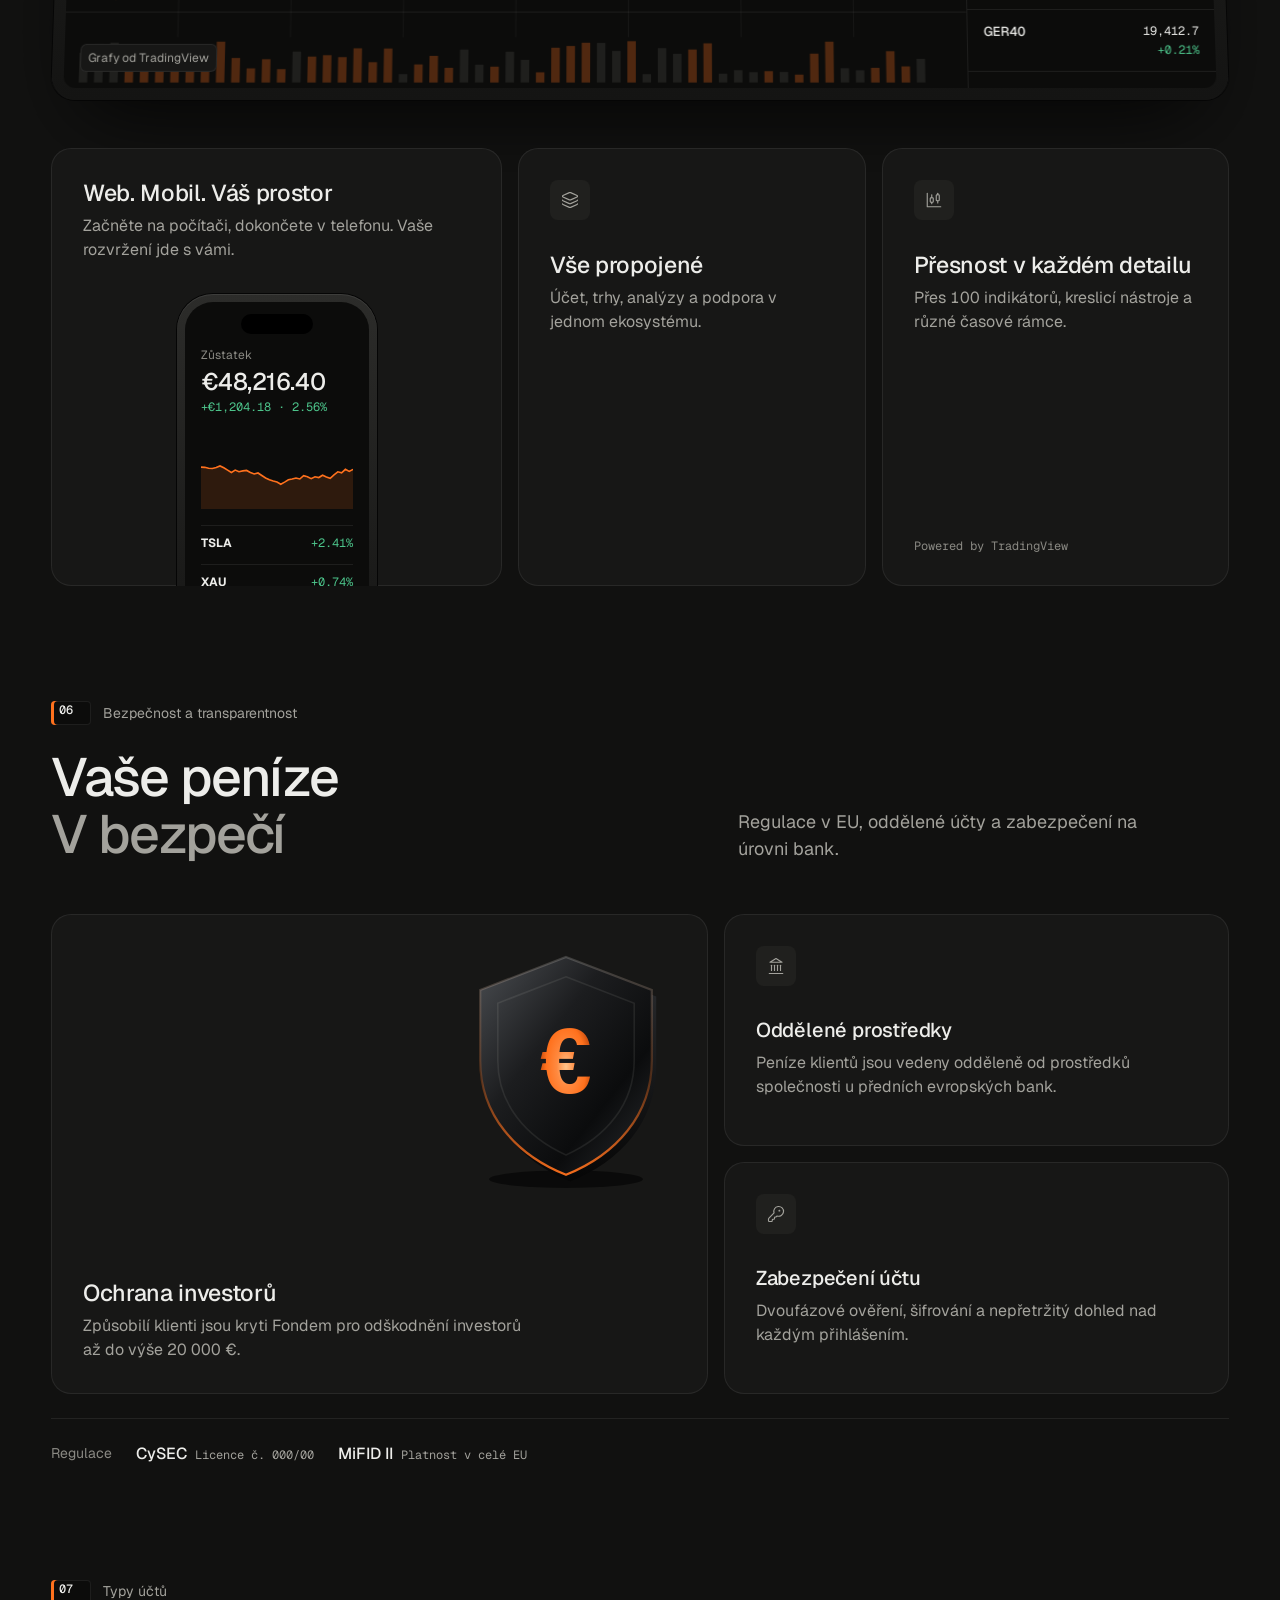
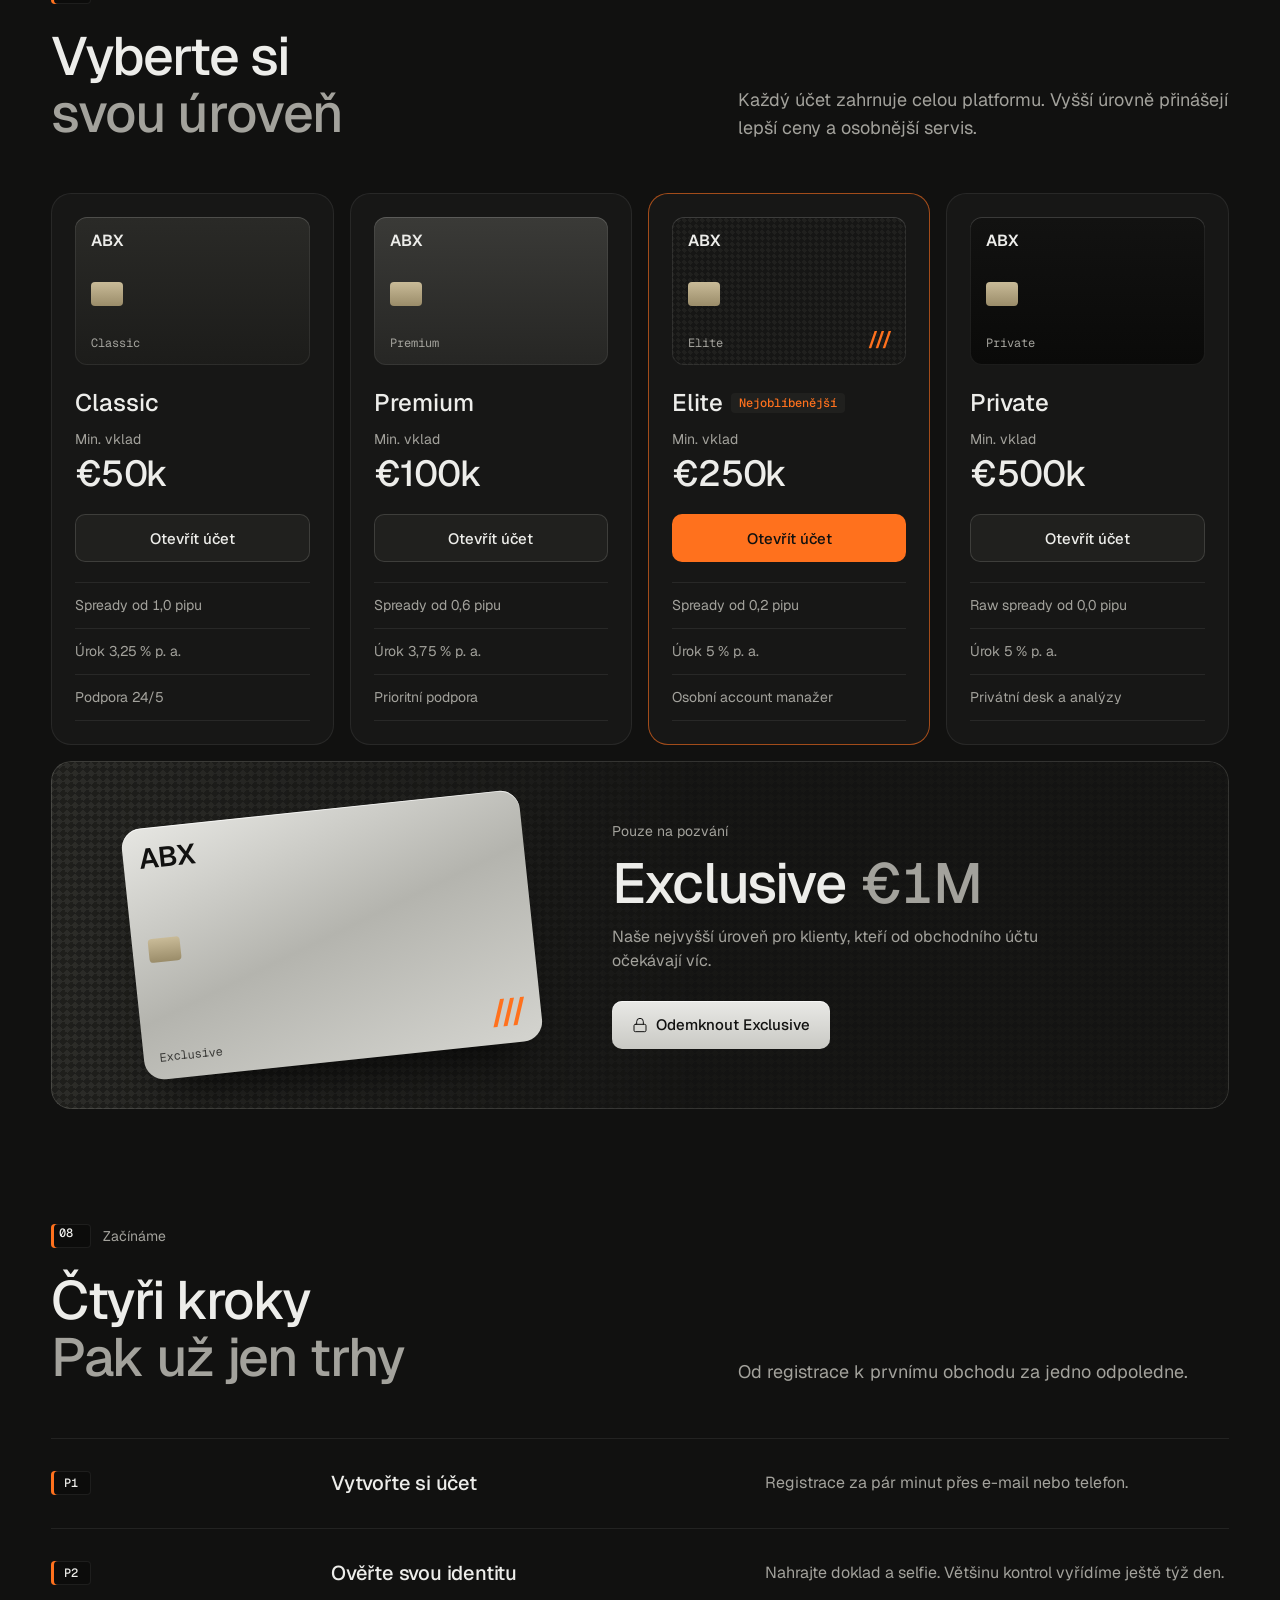
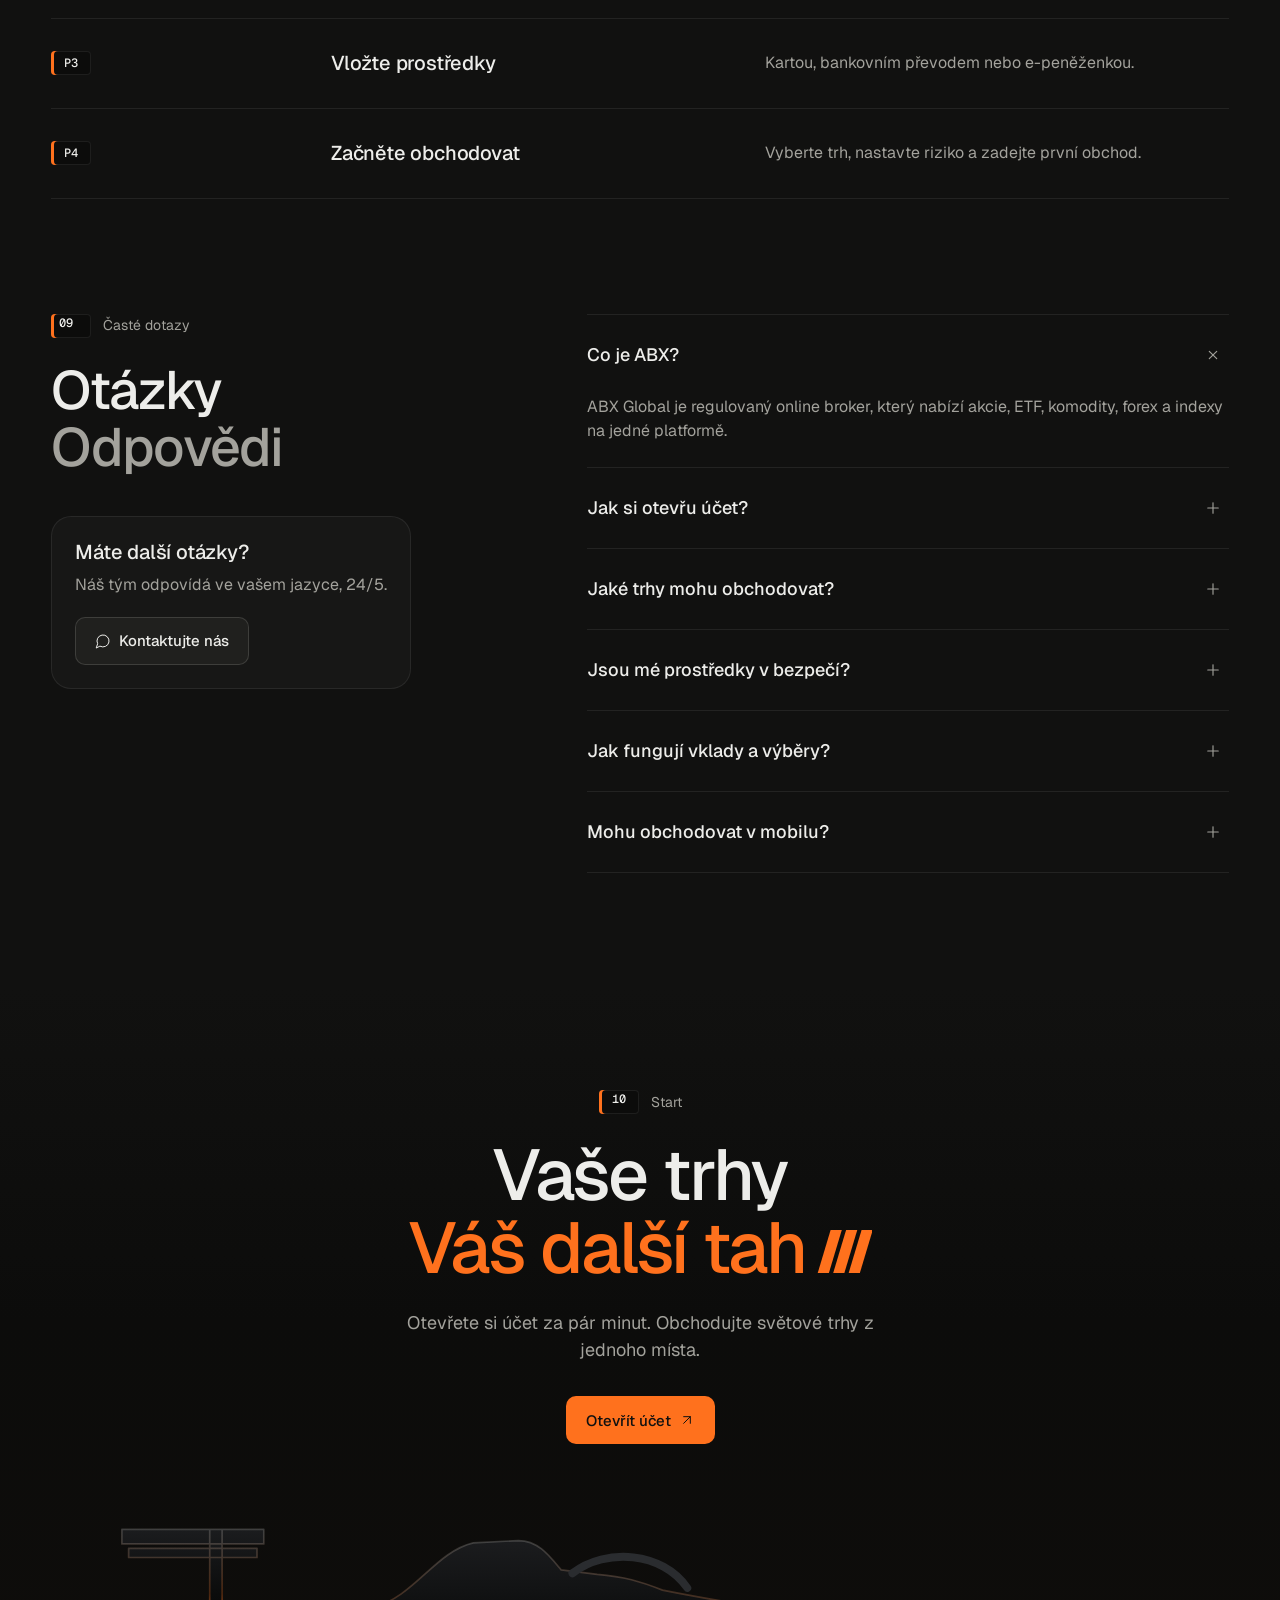
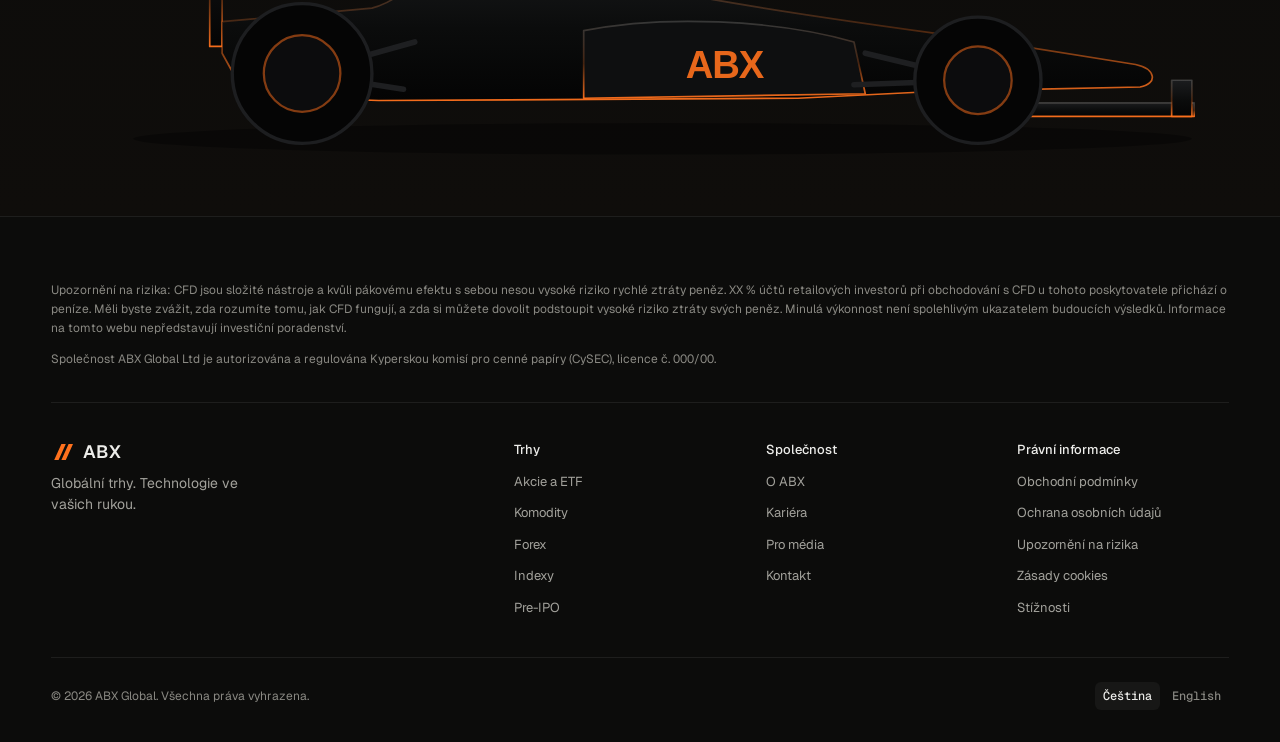
==== commit bd8f4cb5: "Minimal: filled double-chevron arrow in orange CTAs, second chevron pulls ahead on hover Co-Authored" ====
--- a/abx-site/index.html
+++ b/abx-site/index.html
@@ -97,6 +97,7 @@
     </symbol>
 
     <!-- Lucide icons (stroke 1.75, 24 grid) -->
+    <symbol id="i-chev" viewBox="0 0 24 24" overflow="visible"><path d="M0 5h6.5l7 7-7 7H0l7-7z" style="fill:currentColor;stroke:none;transform:translateX(var(--chev-a,0px));transition:transform 320ms cubic-bezier(.22,1,.36,1)"/><path d="M10 5h3.5l6.5 7-6.5 7H10l6.5-7z" style="fill:currentColor;stroke:none;transform:translateX(var(--chev-b,0px));transition:transform 320ms cubic-bezier(.22,1,.36,1)"/></symbol>
     <symbol id="i-arrow" viewBox="0 0 24 24"><path d="M7 7h10v10"/><path d="M7 17 17 7"/></symbol>
     <symbol id="i-plus" viewBox="0 0 24 24"><path d="M5 12h14"/><path d="M12 5v14"/></symbol>
     <symbol id="i-lock" viewBox="0 0 24 24"><rect width="18" height="11" x="3" y="11" rx="2" ry="2"/><path d="M7 11V7a5 5 0 0 1 10 0v4"/></symbol>
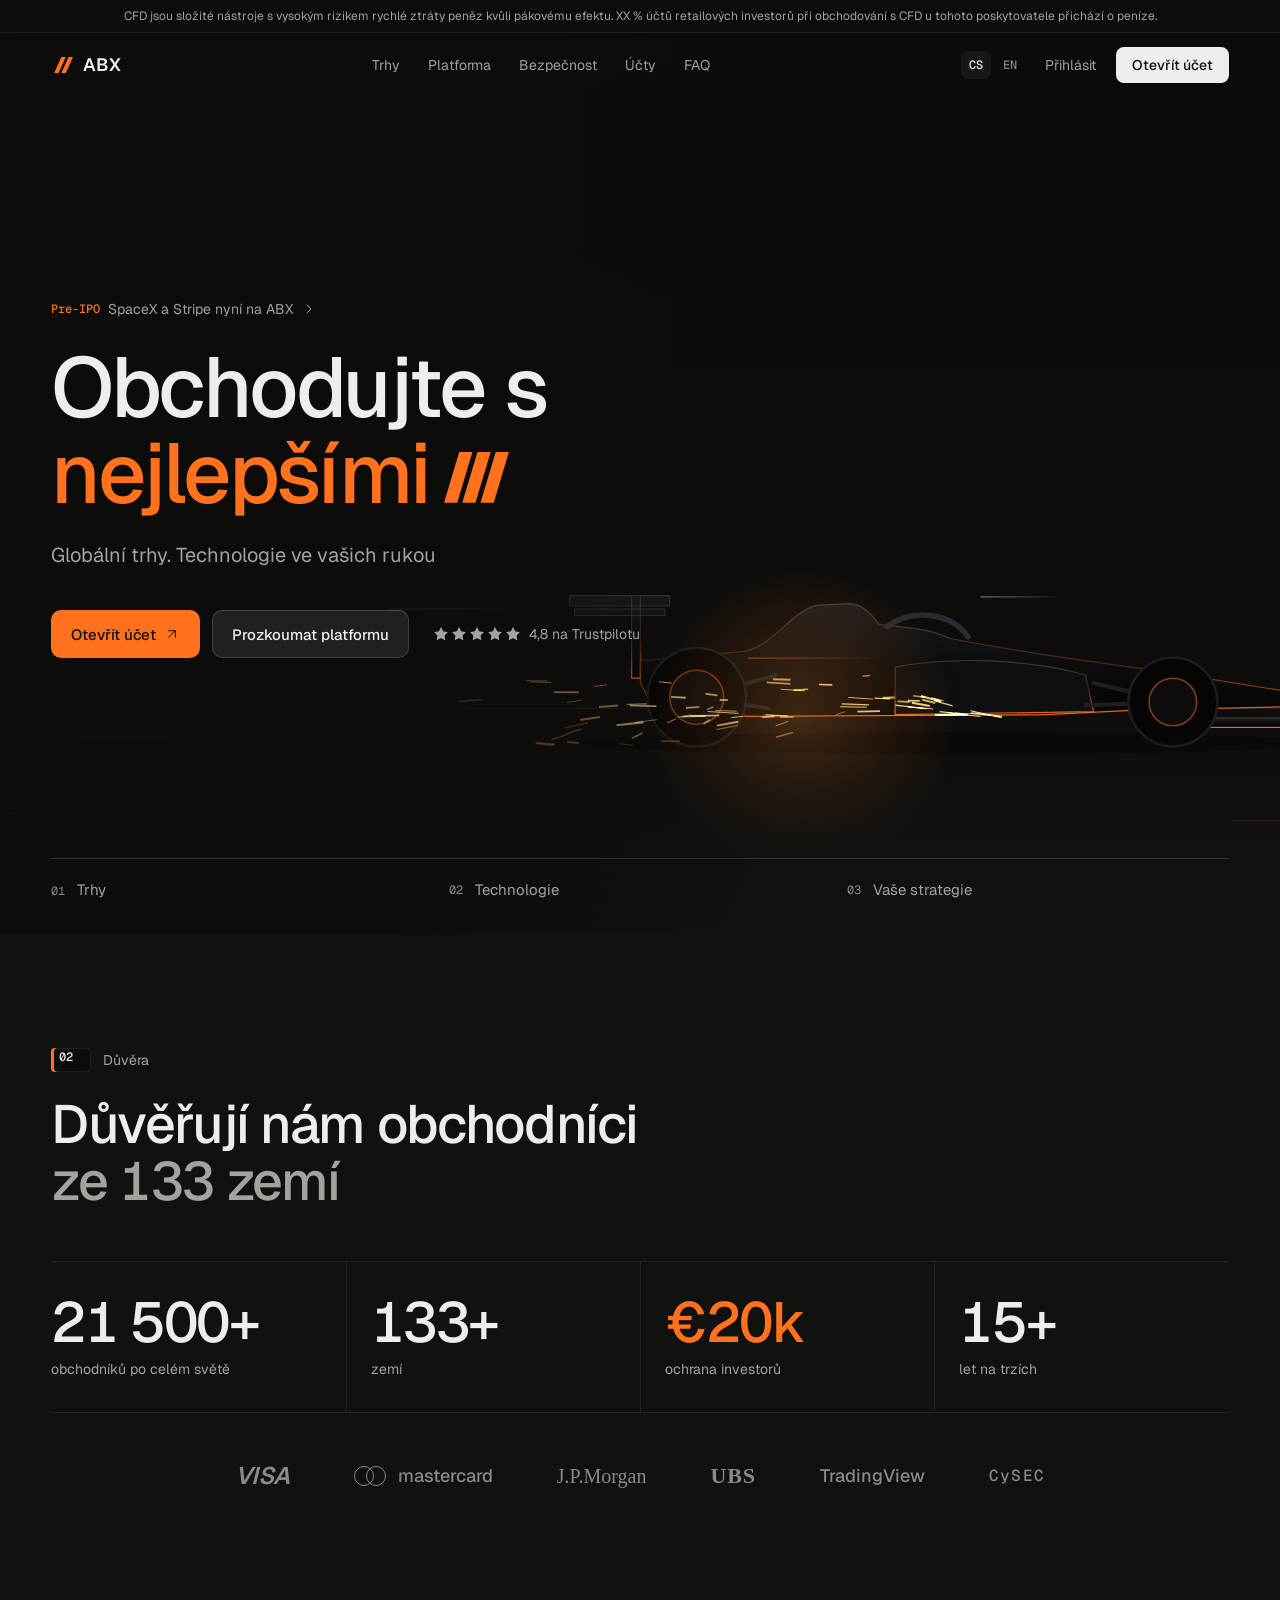
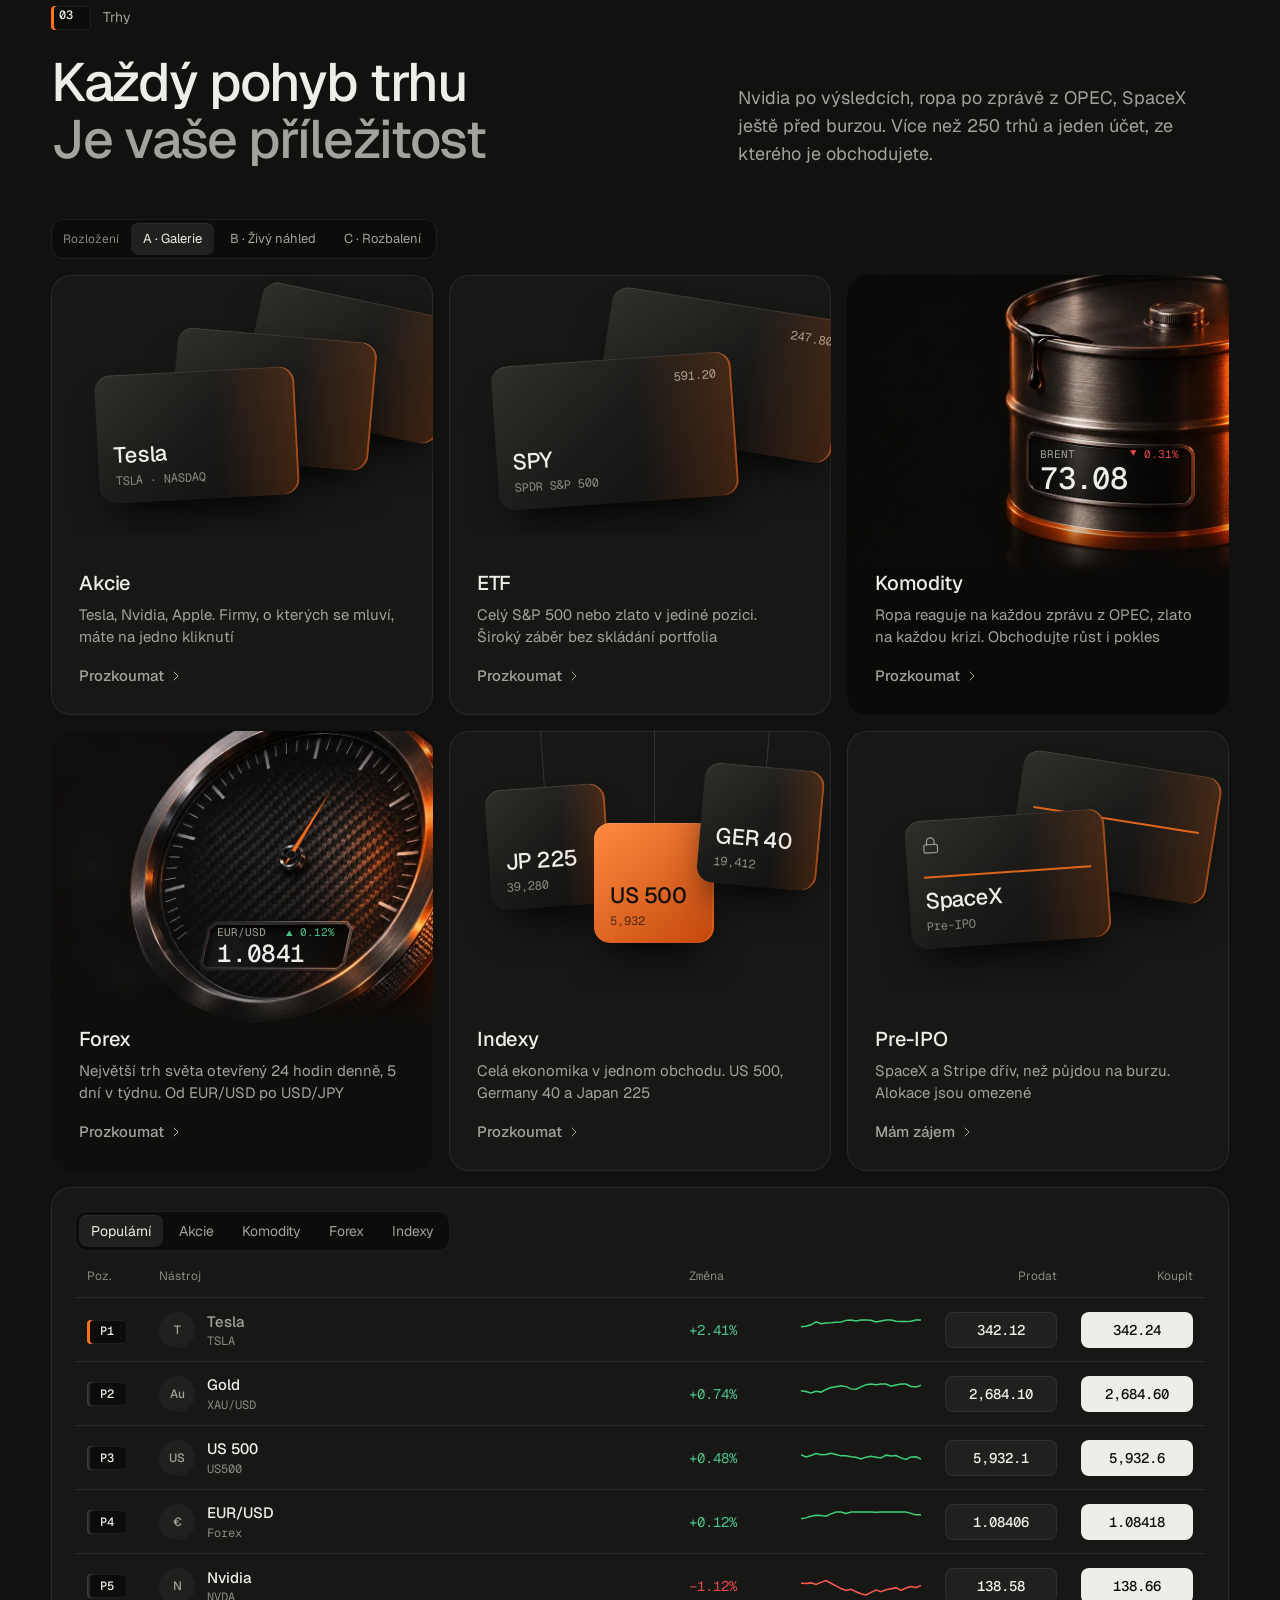
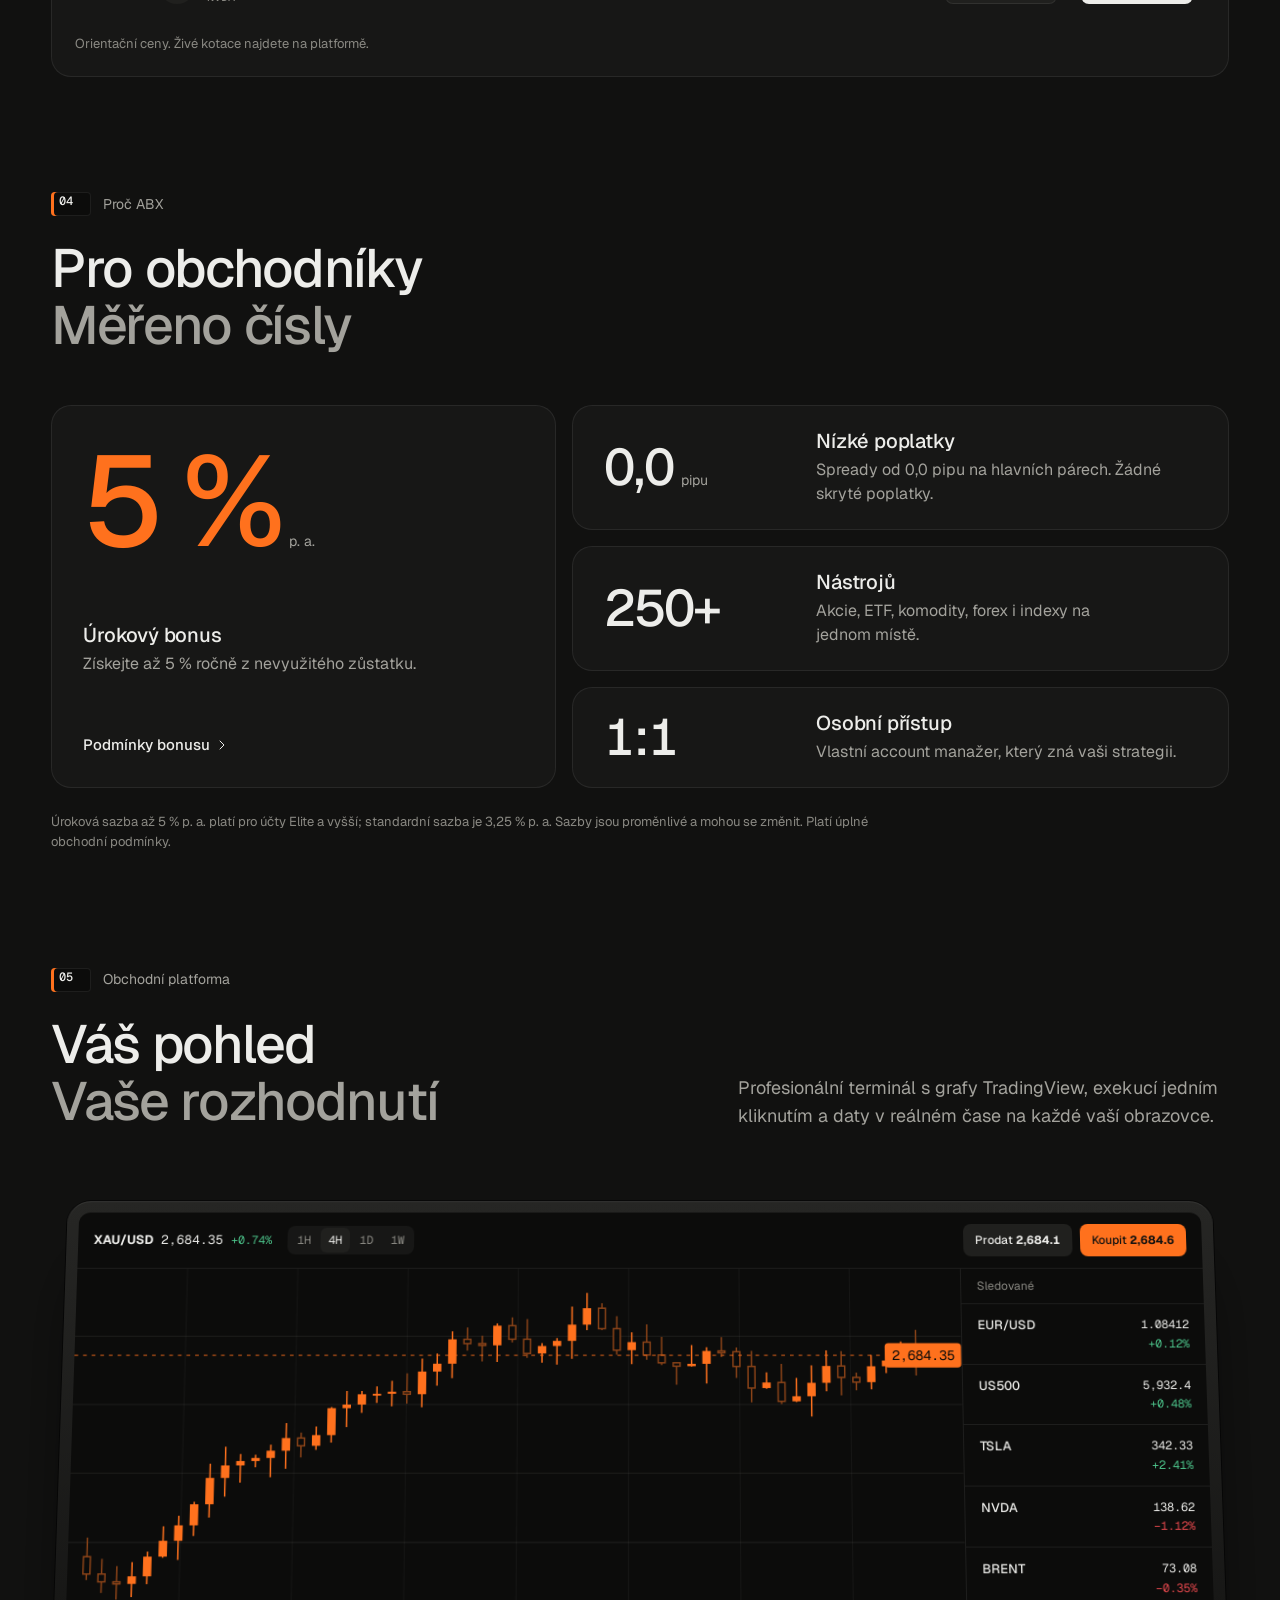
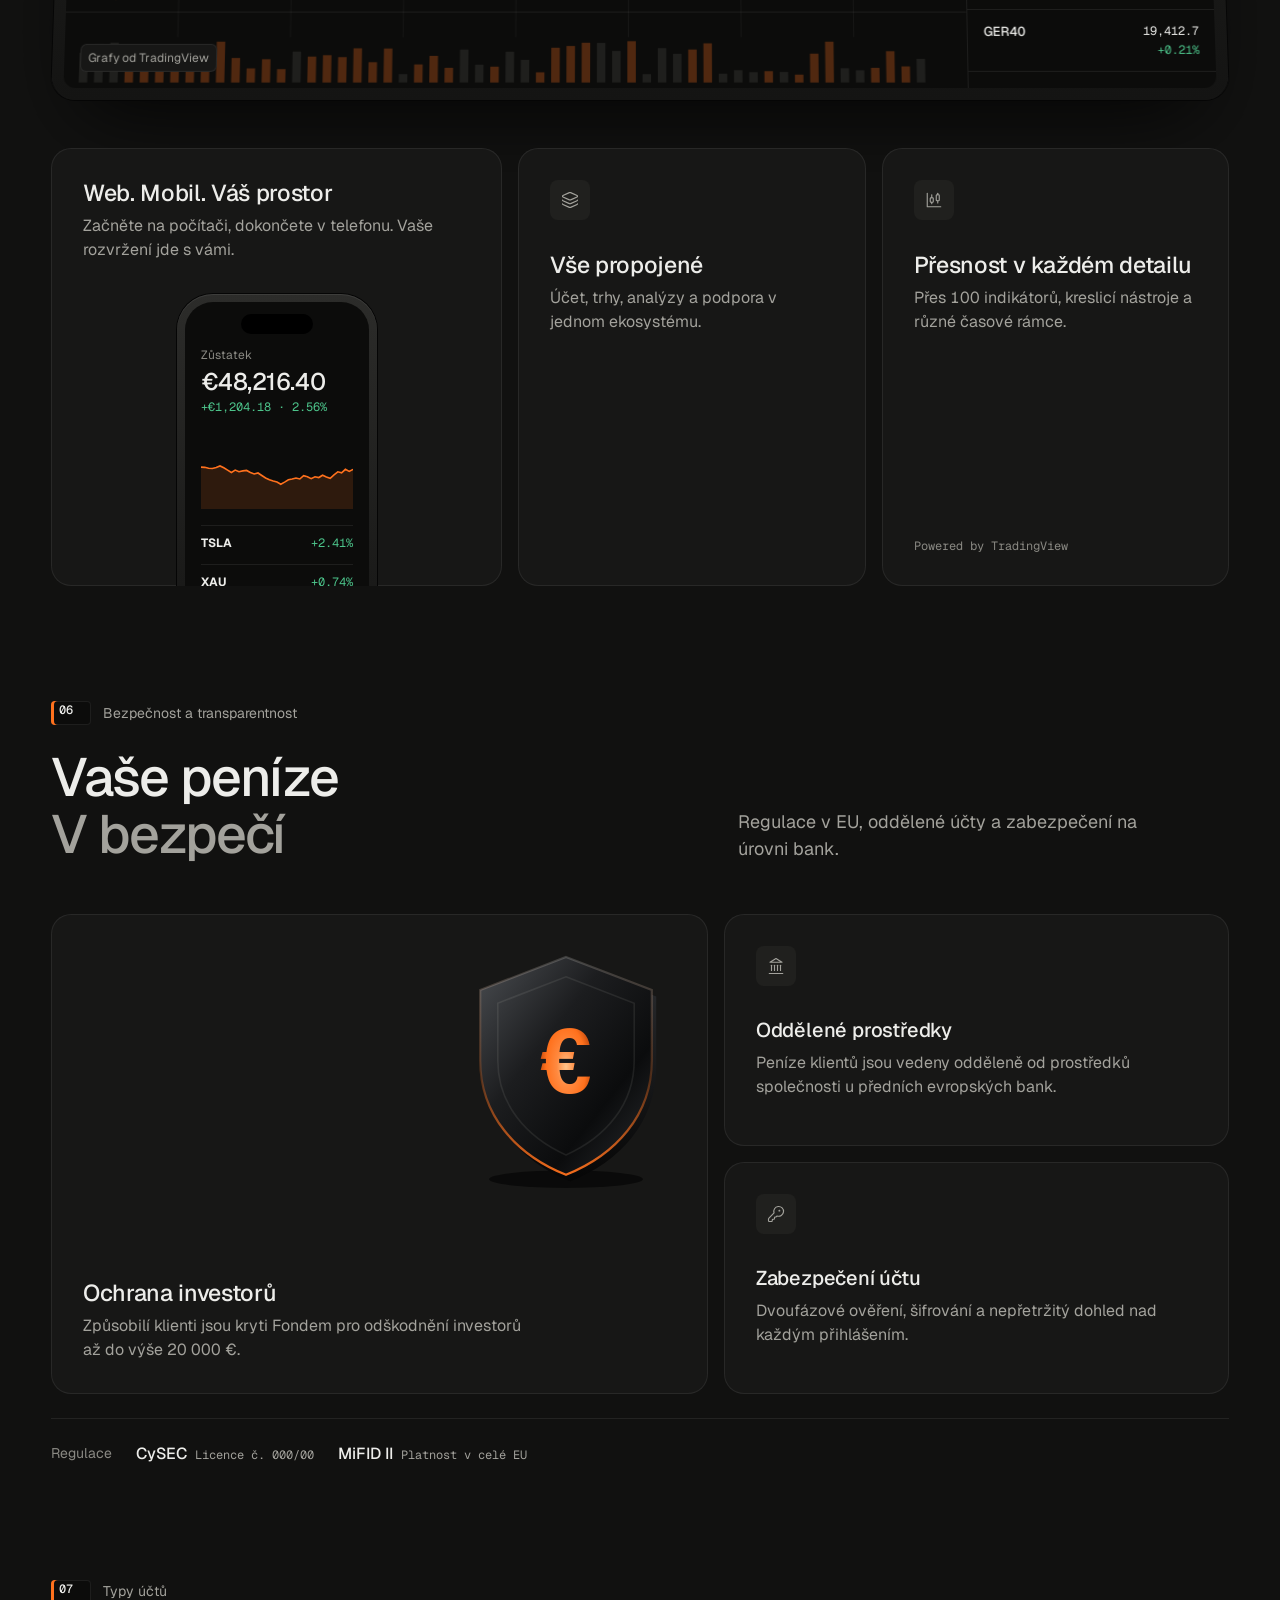
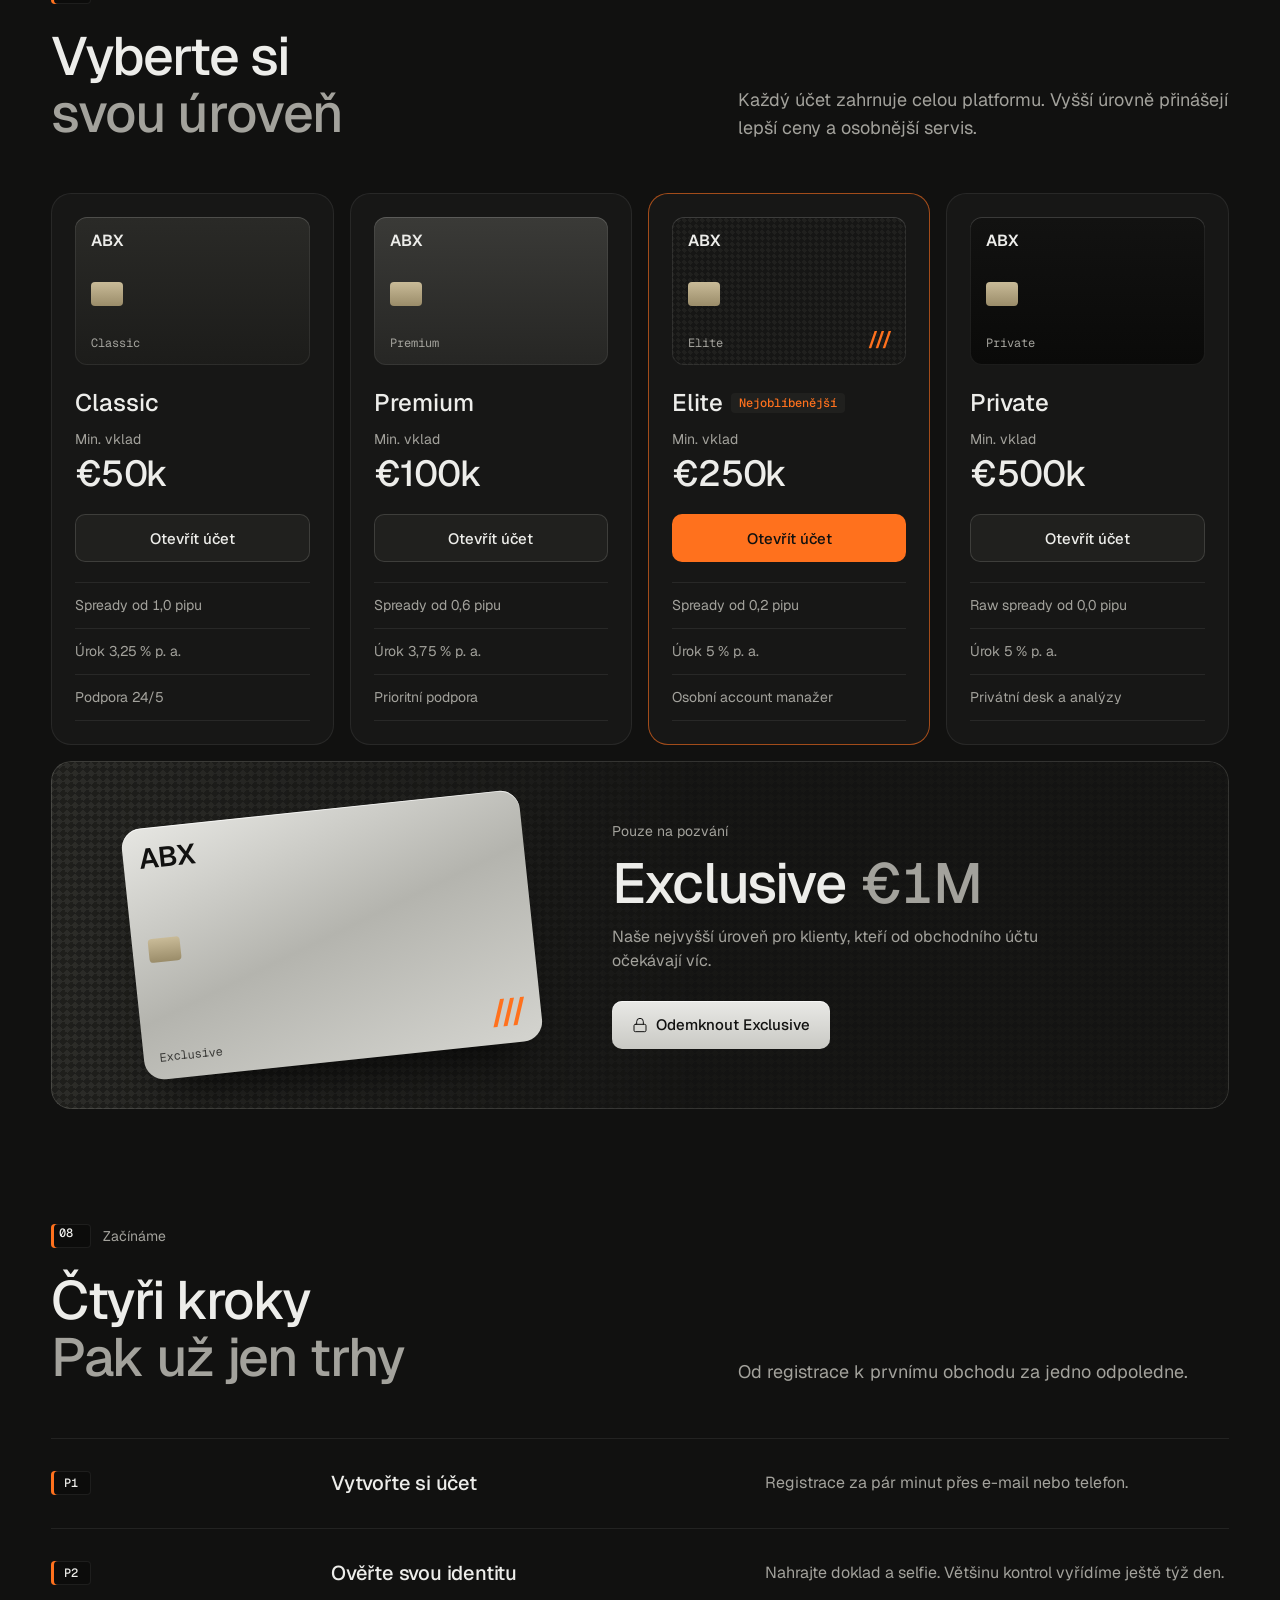
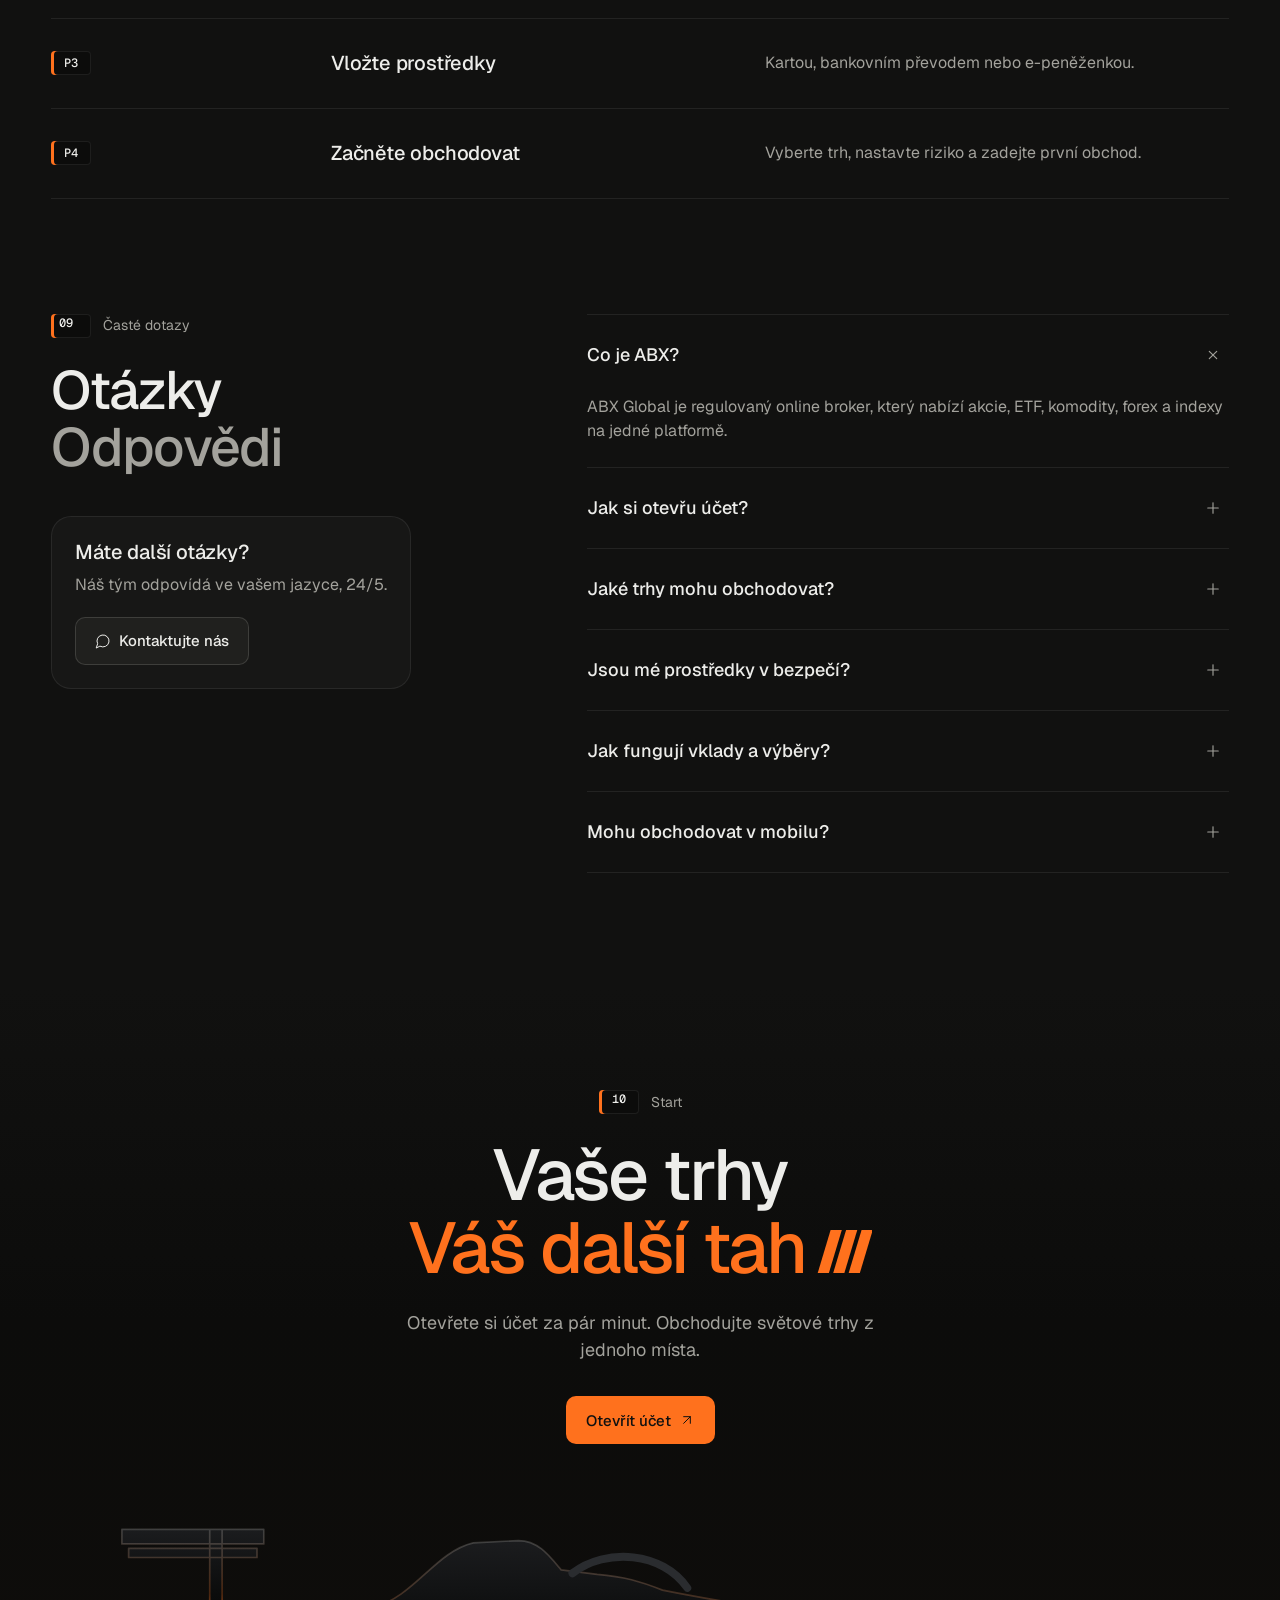
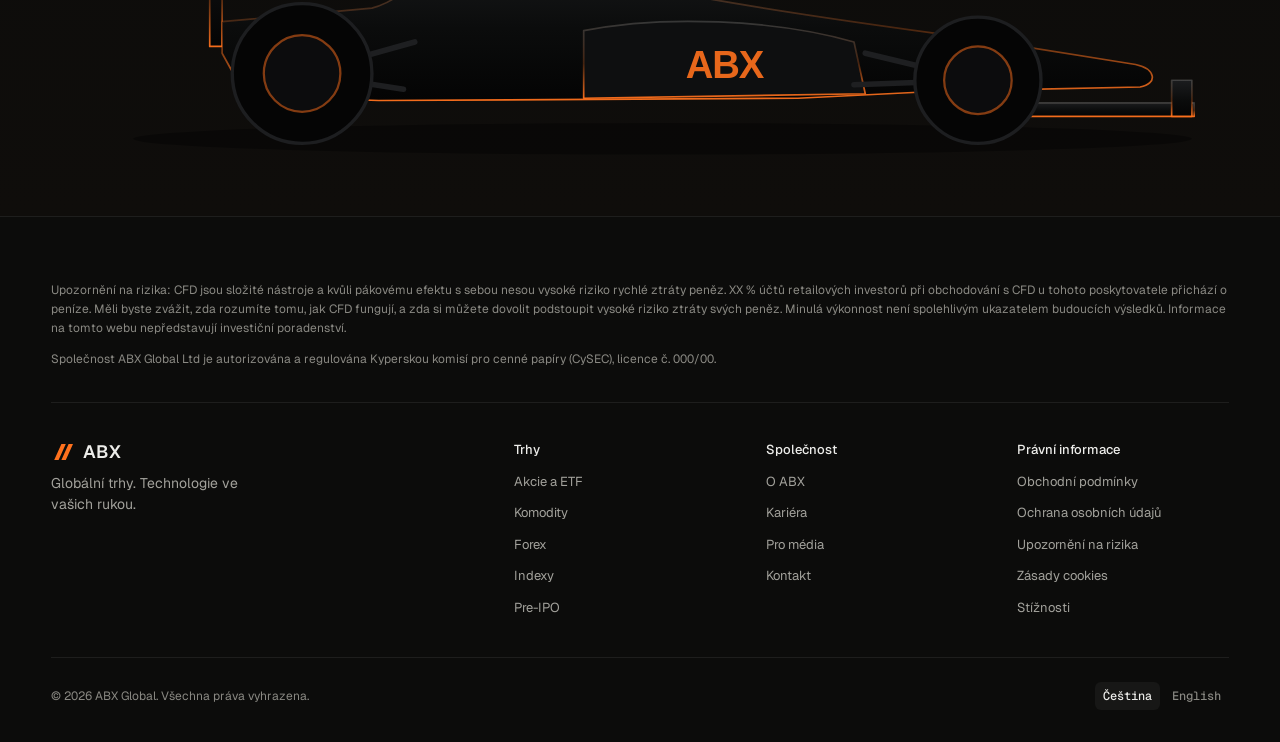
==== commit 4618819b: "Markets copy: opportunity-led heading, lead and card descriptions (cs + en) Co-Authored-By: Claude O" ====
--- a/abx-site/index.html
+++ b/abx-site/index.html
@@ -240,8 +240,8 @@
   <div class="wrap">
     <div class="center-head">
       <p class="kicker"><span class="mono">03</span>Trhy</p>
-      <h2 class="h2" id="markets-title"><span>Všechny trhy</span> <span class="l2">Jeden účet</span></h2>
-      <p class="lead">Akcie, ETF, komodity, forex a indexy, a k tomu přístup k pre-IPO společnostem, o kterých mluví celý svět.</p>
+      <h2 class="h2" id="markets-title"><span>Každý pohyb trhu</span> <span class="l2">Je vaše příležitost</span></h2>
+      <p class="lead">Nvidia po výsledcích, ropa po zprávě z OPEC, SpaceX ještě před burzou. Více než 250 trhů a jeden účet, ze kterého je obchodujete.</p>
     </div>
 
     <!-- Review build: three layouts of the markets block. Keep one, delete the others and the switch. -->
@@ -256,18 +256,18 @@
     <ul class="mka-grid" role="list">
       <li><a class="mka mka-stocks" href="#">
         <div class="mka-art" aria-hidden="true"><div class="slab sl-1"><b>Nvidia</b><span>NVDA · NASDAQ</span></div><div class="slab sl-2"><b>Apple</b><span>AAPL · NASDAQ</span></div><div class="slab sl-3"><b>Tesla</b><span>TSLA · NASDAQ</span></div></div>
-        <div class="mka-body"><h3 class="h4">Akcie</h3><p>Vlastněte podíly ve firmách, které hýbou světem, od Tesly po Nvidii</p><span class="more">Prozkoumat<svg class="ic" aria-hidden="true"><use href="#i-chevron"/></svg></span></div>
+        <div class="mka-body"><h3 class="h4">Akcie</h3><p>Tesla, Nvidia, Apple. Firmy, o kterých se mluví, máte na jedno kliknutí</p><span class="more">Prozkoumat<svg class="ic" aria-hidden="true"><use href="#i-chevron"/></svg></span></div>
       </a></li>
       <li><a class="mka mka-etfs" href="#">
         <div class="mka-art" aria-hidden="true"><div class="slab sl-wide sl-1"><b>GLD</b><span>SPDR Gold Shares</span><em>247.80</em></div><div class="slab sl-wide sl-2"><b>SPY</b><span>SPDR S&amp;P 500</span><em>591.20</em></div></div>
-        <div class="mka-body"><h3 class="h4">ETF</h3><p>Celé indexy a sektory v jedné pozici, například S&amp;P 500 nebo zlato</p><span class="more">Prozkoumat<svg class="ic" aria-hidden="true"><use href="#i-chevron"/></svg></span></div>
+        <div class="mka-body"><h3 class="h4">ETF</h3><p>Celý S&amp;P 500 nebo zlato v jediné pozici. Široký záběr bez skládání portfolia</p><span class="more">Prozkoumat<svg class="ic" aria-hidden="true"><use href="#i-chevron"/></svg></span></div>
       </a></li>
       <li><a class="mka mka-comm mka-photo" href="#" style="--bg:#0c0a08">
         <div class="mka-art" aria-hidden="true"><div class="ph-sq">
           <img src="assets/img/markets/commodities-800.webp" srcset="assets/img/markets/commodities-800.webp 800w, assets/img/markets/commodities-1254.webp 1254w" sizes="(max-width: 680px) 100vw, (max-width: 1100px) 50vw, 460px" width="1254" height="1254" alt="" loading="lazy" decoding="async">
           <div class="ph-win" style="--wx:47.8%;--wy:43.6%;--ww:42%;--wh:15.8%;--px:8cqw" data-live data-open="73.31" data-price="73.05" data-dec="2" data-vol="0.0012"><span class="ph-top">BRENT <i class="up" data-live-chg></i></span><b data-live-px></b></div>
         </div></div>
-        <div class="mka-body"><h3 class="h4">Komodity</h3><p>Zlato, stříbro, ropa a plyn pro zajištění, spekulaci i diverzifikaci</p><span class="more">Prozkoumat<svg class="ic" aria-hidden="true"><use href="#i-chevron"/></svg></span></div>
+        <div class="mka-body"><h3 class="h4">Komodity</h3><p>Ropa reaguje na každou zprávu z OPEC, zlato na každou krizi. Obchodujte růst i pokles</p><span class="more">Prozkoumat<svg class="ic" aria-hidden="true"><use href="#i-chevron"/></svg></span></div>
       </a></li>
       <li><a class="mka mka-fx mka-photo" href="#" style="--bg:#0e0e0c">
         <div class="mka-art" aria-hidden="true"><div class="ph-sq">
@@ -275,22 +275,22 @@
           <svg class="ph-needle" viewBox="0 0 1254 1254"><g transform="translate(789 406) scale(1 .82)"><g class="ph-n" data-live-needle><polygon points="-7,0 0,-300 7,0 0,48"/></g><circle class="ph-cap" r="16"/></g></svg>
           <div class="ph-win" style="--wx:40.8%;--wy:50.7%;--ww:36.4%;--wh:11.2%" data-live data-open="1.08280" data-price="1.08412" data-dec="4" data-vol="0.0004"><span class="ph-top">EUR/USD <i class="up" data-live-chg></i></span><b data-live-px></b></div>
         </div></div>
-        <div class="mka-body"><h3 class="h4">Forex</h3><p>Hlavní i vedlejší měnové páry, od EUR/USD po USD/JPY</p><span class="more">Prozkoumat<svg class="ic" aria-hidden="true"><use href="#i-chevron"/></svg></span></div>
+        <div class="mka-body"><h3 class="h4">Forex</h3><p>Největší trh světa otevřený 24 hodin denně, 5 dní v týdnu. Od EUR/USD po USD/JPY</p><span class="more">Prozkoumat<svg class="ic" aria-hidden="true"><use href="#i-chevron"/></svg></span></div>
       </a></li>
       <li><a class="mka mka-idx" href="#">
         <div class="mka-art" aria-hidden="true"><div class="hang h-1"><i></i><div class="slab"><b>JP 225</b><span>39,280</span></div></div><div class="hang h-2"><i></i><div class="slab sl-hot"><b>US 500</b><span>5,932</span></div></div><div class="hang h-3"><i></i><div class="slab"><b>GER 40</b><span>19,412</span></div></div></div>
-        <div class="mka-body"><h3 class="h4">Indexy</h3><p>Obchodujte celé ekonomiky přes US 500, Germany 40 nebo Japan 225</p><span class="more">Prozkoumat<svg class="ic" aria-hidden="true"><use href="#i-chevron"/></svg></span></div>
+        <div class="mka-body"><h3 class="h4">Indexy</h3><p>Celá ekonomika v jednom obchodu. US 500, Germany 40 a Japan 225</p><span class="more">Prozkoumat<svg class="ic" aria-hidden="true"><use href="#i-chevron"/></svg></span></div>
       </a></li>
       <li><a class="mka mka-pre" href="#">
         <div class="mka-art" aria-hidden="true"><div class="slab sl-seal sl-1"><b>Stripe</b><span>Pre-IPO</span></div><div class="slab sl-seal sl-2"><svg class="ic" aria-hidden="true"><use href="#i-lock"/></svg><b>SpaceX</b><span>Pre-IPO</span></div></div>
-        <div class="mka-body"><h3 class="h4">Pre-IPO</h3><p>Firmy ještě před vstupem na burzu, jako první SpaceX a Stripe</p><span class="more">Mám zájem<svg class="ic" aria-hidden="true"><use href="#i-chevron"/></svg></span></div>
+        <div class="mka-body"><h3 class="h4">Pre-IPO</h3><p>SpaceX a Stripe dřív, než půjdou na burzu. Alokace jsou omezené</p><span class="more">Mám zájem<svg class="ic" aria-hidden="true"><use href="#i-chevron"/></svg></span></div>
       </a></li>
     </ul>
       </div>
       <div class="mk-v mk-v-b">
     <ul class="mkb-grid" role="list">
       <li><a class="tile mkb mkb-stocks" href="#">
-        <div class="mkb-head"><h3 class="h4">Akcie</h3><p>Vlastněte podíly ve firmách, které hýbou světem, od Tesly po Nvidii</p></div>
+        <div class="mkb-head"><h3 class="h4">Akcie</h3><p>Tesla, Nvidia, Apple. Firmy, o kterých se mluví, máte na jedno kliknutí</p></div>
         <div class="mkb-widget" aria-hidden="true">
           <div class="w-top"><i class="logo-dot">A</i><span><b>AAPL</b><small>Apple Inc</small></span></div>
           <p class="w-price">228.35</p>
@@ -299,7 +299,7 @@
         </div>
       </a></li>
       <li><a class="tile mkb mkb-etfs" href="#">
-        <div class="mkb-head"><h3 class="h4">ETF</h3><p>Celé indexy a sektory v jedné pozici, například S&amp;P 500 nebo zlato</p></div>
+        <div class="mkb-head"><h3 class="h4">ETF</h3><p>Celý S&amp;P 500 nebo zlato v jediné pozici. Široký záběr bez skládání portfolia</p></div>
         <div class="mkb-widget" aria-hidden="true">
           <div class="w-top"><i class="logo-dot">S</i><span><b>SPY</b><small>SPDR S&amp;P 500 ETF</small></span></div>
           <p class="w-price">591.20</p>
@@ -308,7 +308,7 @@
         </div>
       </a></li>
       <li><a class="tile mkb mkb-comm" href="#">
-        <div class="mkb-head"><h3 class="h4">Komodity</h3><p>Zlato, stříbro, ropa a plyn pro zajištění, spekulaci i diverzifikaci</p></div>
+        <div class="mkb-head"><h3 class="h4">Komodity</h3><p>Ropa reaguje na každou zprávu z OPEC, zlato na každou krizi. Obchodujte růst i pokles</p></div>
         <div class="mkb-widget" aria-hidden="true">
           <div class="w-top"><i class="logo-dot">Au</i><span><b>XAU/USD</b><small>Gold spot</small></span></div>
           <p class="w-price">2,684.35</p>
@@ -317,7 +317,7 @@
         </div>
       </a></li>
       <li><a class="tile mkb mkb-fx" href="#">
-        <div class="mkb-head"><h3 class="h4">Forex</h3><p>Hlavní i vedlejší měnové páry, od EUR/USD po USD/JPY</p></div>
+        <div class="mkb-head"><h3 class="h4">Forex</h3><p>Největší trh světa otevřený 24 hodin denně, 5 dní v týdnu. Od EUR/USD po USD/JPY</p></div>
         <div class="mkb-widget" aria-hidden="true">
           <div class="w-top"><i class="logo-dot">€</i><span><b>EUR/USD</b><small>Euro · US dollar</small></span></div>
           <p class="w-price">1.08412</p>
@@ -326,7 +326,7 @@
         </div>
       </a></li>
       <li><a class="tile mkb mkb-idx" href="#">
-        <div class="mkb-head"><h3 class="h4">Indexy</h3><p>Obchodujte celé ekonomiky přes US 500, Germany 40 nebo Japan 225</p></div>
+        <div class="mkb-head"><h3 class="h4">Indexy</h3><p>Celá ekonomika v jednom obchodu. US 500, Germany 40 a Japan 225</p></div>
         <div class="mkb-widget" aria-hidden="true">
           <div class="w-top"><i class="logo-dot">US</i><span><b>US500</b><small>US 500 index</small></span></div>
           <p class="w-price">5,932.4</p>
@@ -335,7 +335,7 @@
         </div>
       </a></li>
       <li><a class="tile mkb mkb-pre" href="#">
-        <div class="mkb-head"><h3 class="h4">Pre-IPO</h3><p>Firmy ještě před vstupem na burzu, jako první SpaceX a Stripe</p></div>
+        <div class="mkb-head"><h3 class="h4">Pre-IPO</h3><p>SpaceX a Stripe dřív, než půjdou na burzu. Alokace jsou omezené</p></div>
         <div class="mkb-widget" aria-hidden="true">
           <div class="w-top"><i class="logo-dot">X</i><span><b>SpaceX</b><small>Space Exploration Technologies</small></span></div>
           <p class="w-req">Alokace na vyžádání</p>
@@ -352,7 +352,7 @@
           <span class="mkc-n">01</span><span class="mkc-label">Akcie</span>
         </button>
         <div class="mkc-panel" id="mkc-p-stocks" role="region" aria-labelledby="mkc-t-stocks">
-          <p class="mkc-d">Vlastněte podíly ve firmách, které hýbou světem, od Tesly po Nvidii</p>
+          <p class="mkc-d">Tesla, Nvidia, Apple. Firmy, o kterých se mluví, máte na jedno kliknutí</p>
           <div class="mkc-art mka-stocks" aria-hidden="true"><div class="art-in"><div class="slab sl-1"><b>Nvidia</b><span>NVDA · NASDAQ</span></div><div class="slab sl-2"><b>Apple</b><span>AAPL · NASDAQ</span></div><div class="slab sl-3"><b>Tesla</b><span>TSLA · NASDAQ</span></div></div></div>
           <p class="mkc-l">Populární</p>
           <ul class="mkc-rows"><li><b>AAPL</b><span class="r-name">Apple</span><span class="r-px">228.35</span><span class="r-chg up">+0.86%</span></li><li><b>TSLA</b><span class="r-name">Tesla</span><span class="r-px">342.18</span><span class="r-chg up">+2.41%</span></li><li><b>NVDA</b><span class="r-name">Nvidia</span><span class="r-px">138.62</span><span class="r-chg dn">−1.12%</span></li></ul>
@@ -364,7 +364,7 @@
           <span class="mkc-n">02</span><span class="mkc-label">ETF</span>
         </button>
         <div class="mkc-panel" id="mkc-p-etfs" role="region" aria-labelledby="mkc-t-etfs" hidden>
-          <p class="mkc-d">Celé indexy a sektory v jedné pozici, například S&amp;P 500 nebo zlato</p>
+          <p class="mkc-d">Celý S&amp;P 500 nebo zlato v jediné pozici. Široký záběr bez skládání portfolia</p>
           <div class="mkc-art mka-etfs" aria-hidden="true"><div class="art-in"><div class="slab sl-wide sl-1"><b>GLD</b><span>SPDR Gold Shares</span><em>247.80</em></div><div class="slab sl-wide sl-2"><b>SPY</b><span>SPDR S&amp;P 500</span><em>591.20</em></div></div></div>
           <p class="mkc-l">Populární</p>
           <ul class="mkc-rows"><li><b>SPY</b><span class="r-name">SPDR S&amp;P 500</span><span class="r-px">591.20</span><span class="r-chg up">+0.46%</span></li><li><b>VTI</b><span class="r-name">Vanguard Total Market</span><span class="r-px">296.40</span><span class="r-chg up">+0.39%</span></li><li><b>GLD</b><span class="r-name">SPDR Gold Shares</span><span class="r-px">247.80</span><span class="r-chg up">+0.70%</span></li></ul>
@@ -376,7 +376,7 @@
           <span class="mkc-n">03</span><span class="mkc-label">Komodity</span>
         </button>
         <div class="mkc-panel" id="mkc-p-comm" role="region" aria-labelledby="mkc-t-comm" hidden>
-          <p class="mkc-d">Zlato, stříbro, ropa a plyn pro zajištění, spekulaci i diverzifikaci</p>
+          <p class="mkc-d">Ropa reaguje na každou zprávu z OPEC, zlato na každou krizi. Obchodujte růst i pokles</p>
           <div class="mkc-art mka-comm" aria-hidden="true"><div class="art-in"><div class="bar bar-1"><span>Au 999.9</span></div><div class="bar bar-2"><b>1 kg</b><span>Au 999.9</span></div></div></div>
           <p class="mkc-l">Populární</p>
           <ul class="mkc-rows"><li><b>XAU</b><span class="r-name">Gold</span><span class="r-px">2,684.35</span><span class="r-chg up">+0.74%</span></li><li><b>XAG</b><span class="r-name">Silver</span><span class="r-px">31.42</span><span class="r-chg up">+1.10%</span></li><li><b>BRENT</b><span class="r-name">Brent crude</span><span class="r-px">73.05</span><span class="r-chg dn">−0.35%</span></li></ul>
@@ -388,7 +388,7 @@
           <span class="mkc-n">04</span><span class="mkc-label">Forex</span>
         </button>
         <div class="mkc-panel" id="mkc-p-fx" role="region" aria-labelledby="mkc-t-fx" hidden>
-          <p class="mkc-d">Hlavní i vedlejší měnové páry, od EUR/USD po USD/JPY</p>
+          <p class="mkc-d">Největší trh světa otevřený 24 hodin denně, 5 dní v týdnu. Od EUR/USD po USD/JPY</p>
           <div class="mkc-art mka-fx" aria-hidden="true"><div class="art-in"><div class="slab sl-rate sl-1"><em>152.31</em><span>USD/JPY</span></div><div class="slab sl-rate sl-2"><em>1.2951</em><span>GBP/USD</span></div><div class="slab sl-rate sl-3"><em>1.0841</em><span>EUR/USD</span></div></div></div>
           <p class="mkc-l">Populární</p>
           <ul class="mkc-rows"><li><b>EUR/USD</b><span class="r-name">Euro · US dollar</span><span class="r-px">1.08412</span><span class="r-chg up">+0.12%</span></li><li><b>GBP/USD</b><span class="r-name">Pound · US dollar</span><span class="r-px">1.29519</span><span class="r-chg dn">−0.08%</span></li><li><b>USD/JPY</b><span class="r-name">US dollar · Yen</span><span class="r-px">152.31</span><span class="r-chg up">+0.21%</span></li></ul>
@@ -400,7 +400,7 @@
           <span class="mkc-n">05</span><span class="mkc-label">Indexy</span>
         </button>
         <div class="mkc-panel" id="mkc-p-idx" role="region" aria-labelledby="mkc-t-idx" hidden>
-          <p class="mkc-d">Obchodujte celé ekonomiky přes US 500, Germany 40 nebo Japan 225</p>
+          <p class="mkc-d">Celá ekonomika v jednom obchodu. US 500, Germany 40 a Japan 225</p>
           <div class="mkc-art mka-idx" aria-hidden="true"><div class="art-in"><div class="hang h-1"><i></i><div class="slab"><b>JP 225</b><span>39,280</span></div></div><div class="hang h-2"><i></i><div class="slab sl-hot"><b>US 500</b><span>5,932</span></div></div><div class="hang h-3"><i></i><div class="slab"><b>GER 40</b><span>19,412</span></div></div></div></div>
           <p class="mkc-l">Populární</p>
           <ul class="mkc-rows"><li><b>US500</b><span class="r-name">US 500</span><span class="r-px">5,932.4</span><span class="r-chg up">+0.48%</span></li><li><b>GER40</b><span class="r-name">Germany 40</span><span class="r-px">19,412.7</span><span class="r-chg up">+0.21%</span></li><li><b>JP225</b><span class="r-name">Japan 225</span><span class="r-px">39,280</span><span class="r-chg dn">−0.30%</span></li></ul>
@@ -412,7 +412,7 @@
           <span class="mkc-n">06</span><span class="mkc-label">Pre-IPO</span>
         </button>
         <div class="mkc-panel" id="mkc-p-pre" role="region" aria-labelledby="mkc-t-pre" hidden>
-          <p class="mkc-d">Firmy ještě před vstupem na burzu, jako první SpaceX a Stripe</p>
+          <p class="mkc-d">SpaceX a Stripe dřív, než půjdou na burzu. Alokace jsou omezené</p>
           <div class="mkc-art mka-pre" aria-hidden="true"><div class="art-in"><div class="slab sl-seal sl-1"><b>Stripe</b><span>Pre-IPO</span></div><div class="slab sl-seal sl-2"><svg class="ic" aria-hidden="true"><use href="#i-lock"/></svg><b>SpaceX</b><span>Pre-IPO</span></div></div></div>
           <p class="mkc-l">Populární</p>
           <ul class="mkc-rows"><li><b>SpaceX</b><span class="r-name">Space Exploration Technologies</span><span class="r-px r-req">Alokace na vyžádání</span><span></span></li><li><b>Stripe</b><span class="r-name">Stripe Inc</span><span class="r-px r-req">Alokace na vyžádání</span><span></span></li></ul>
